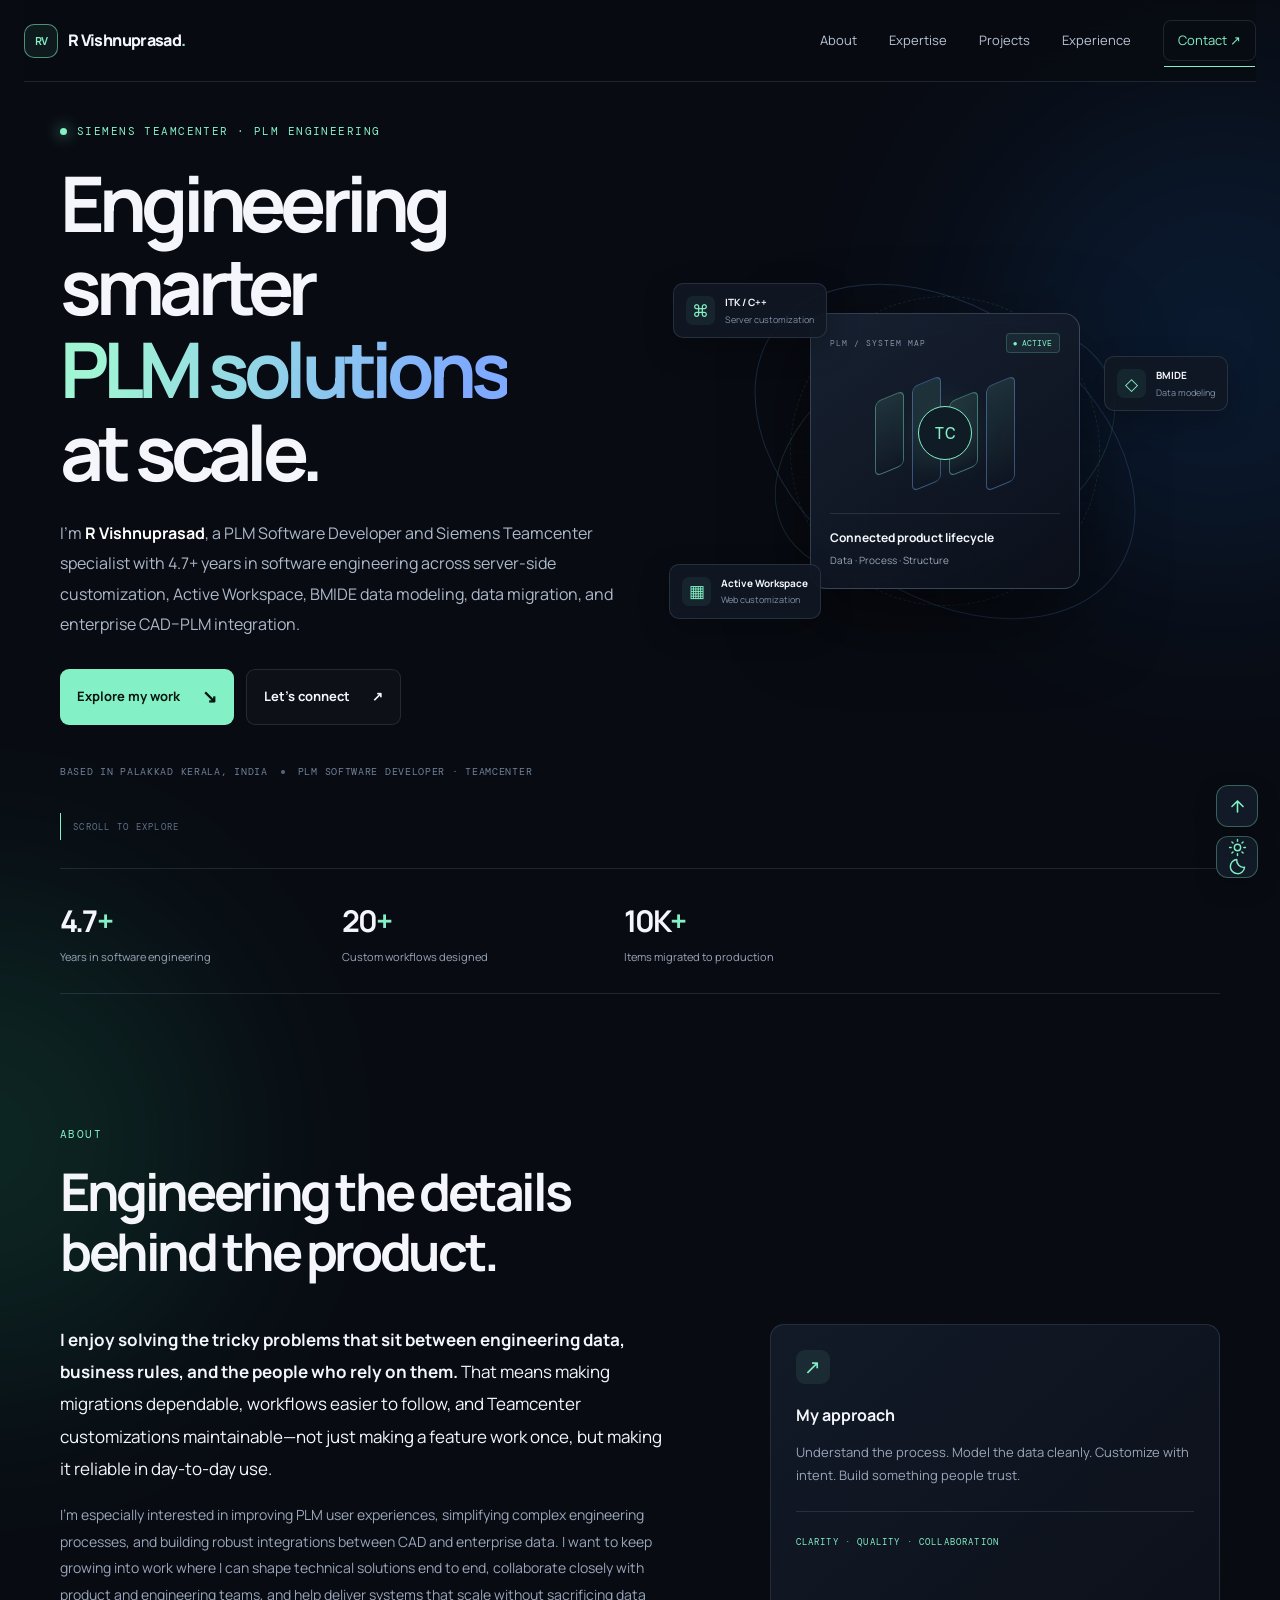
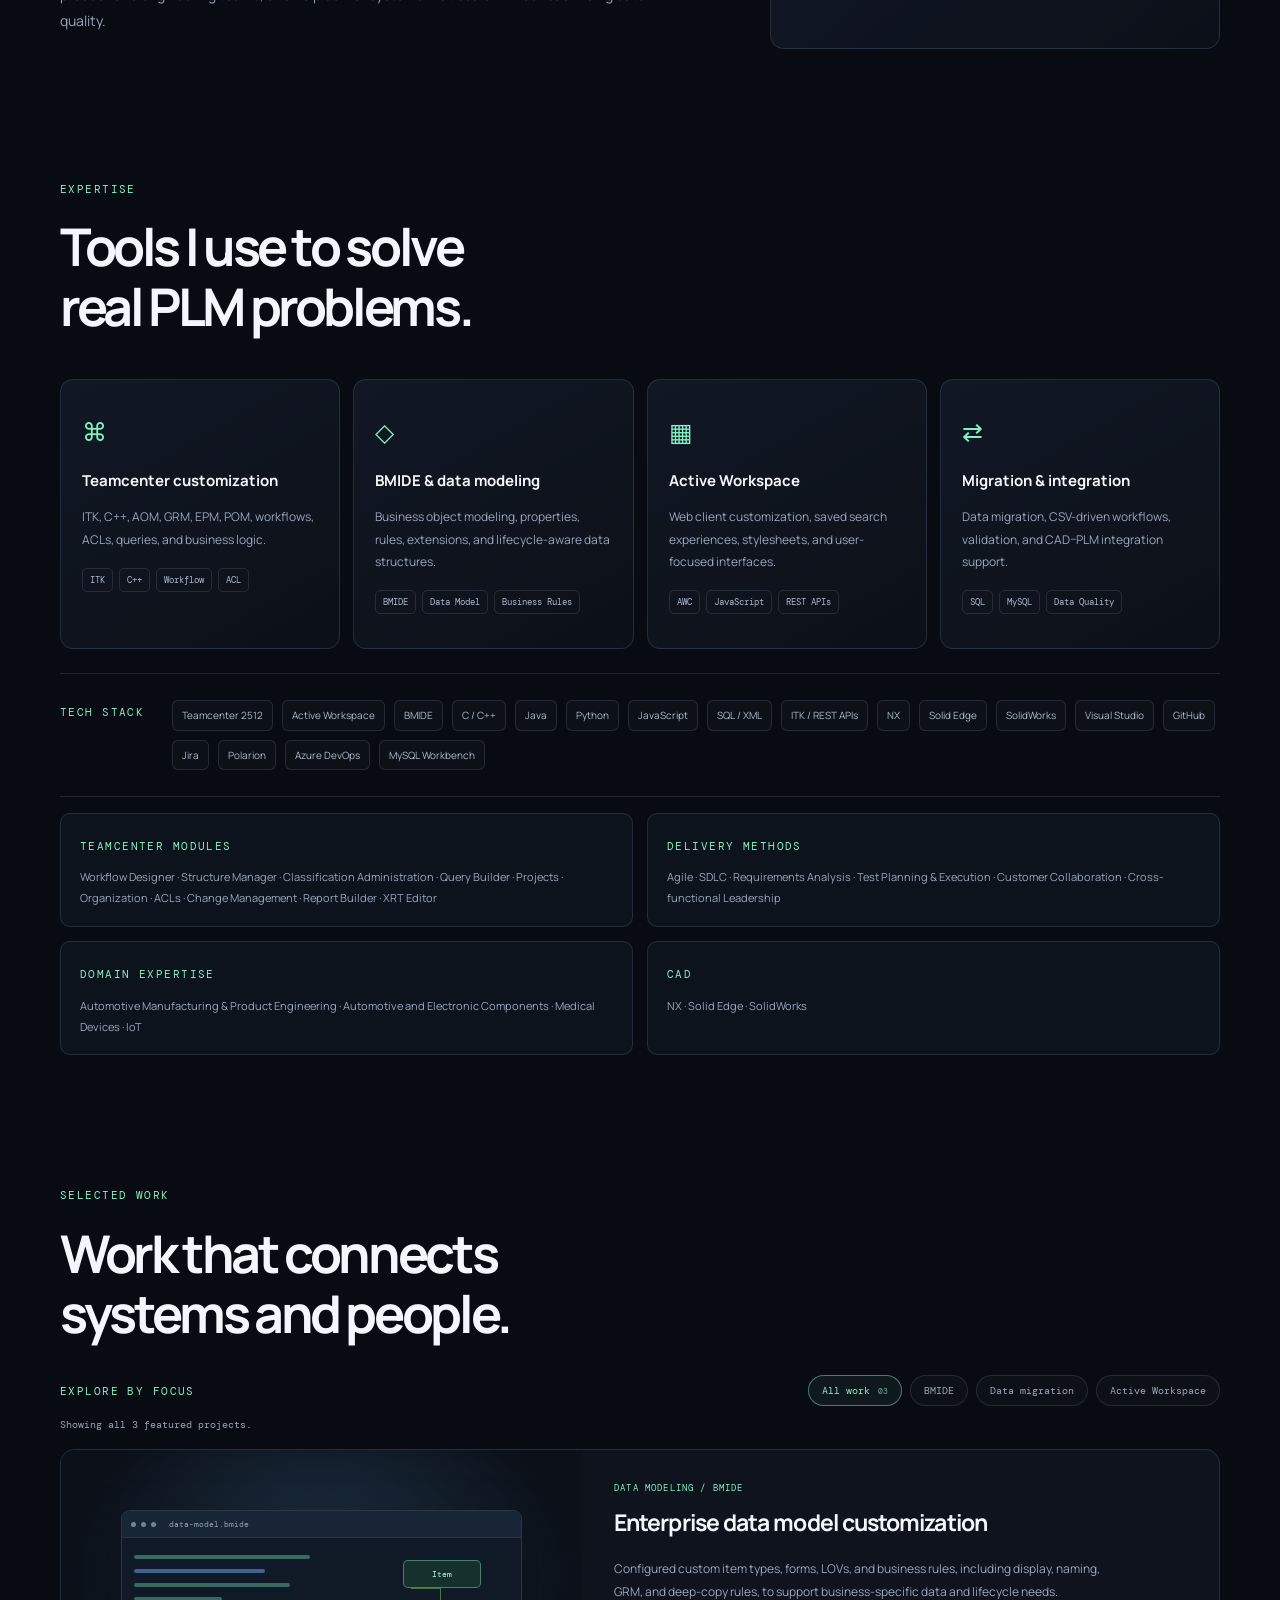
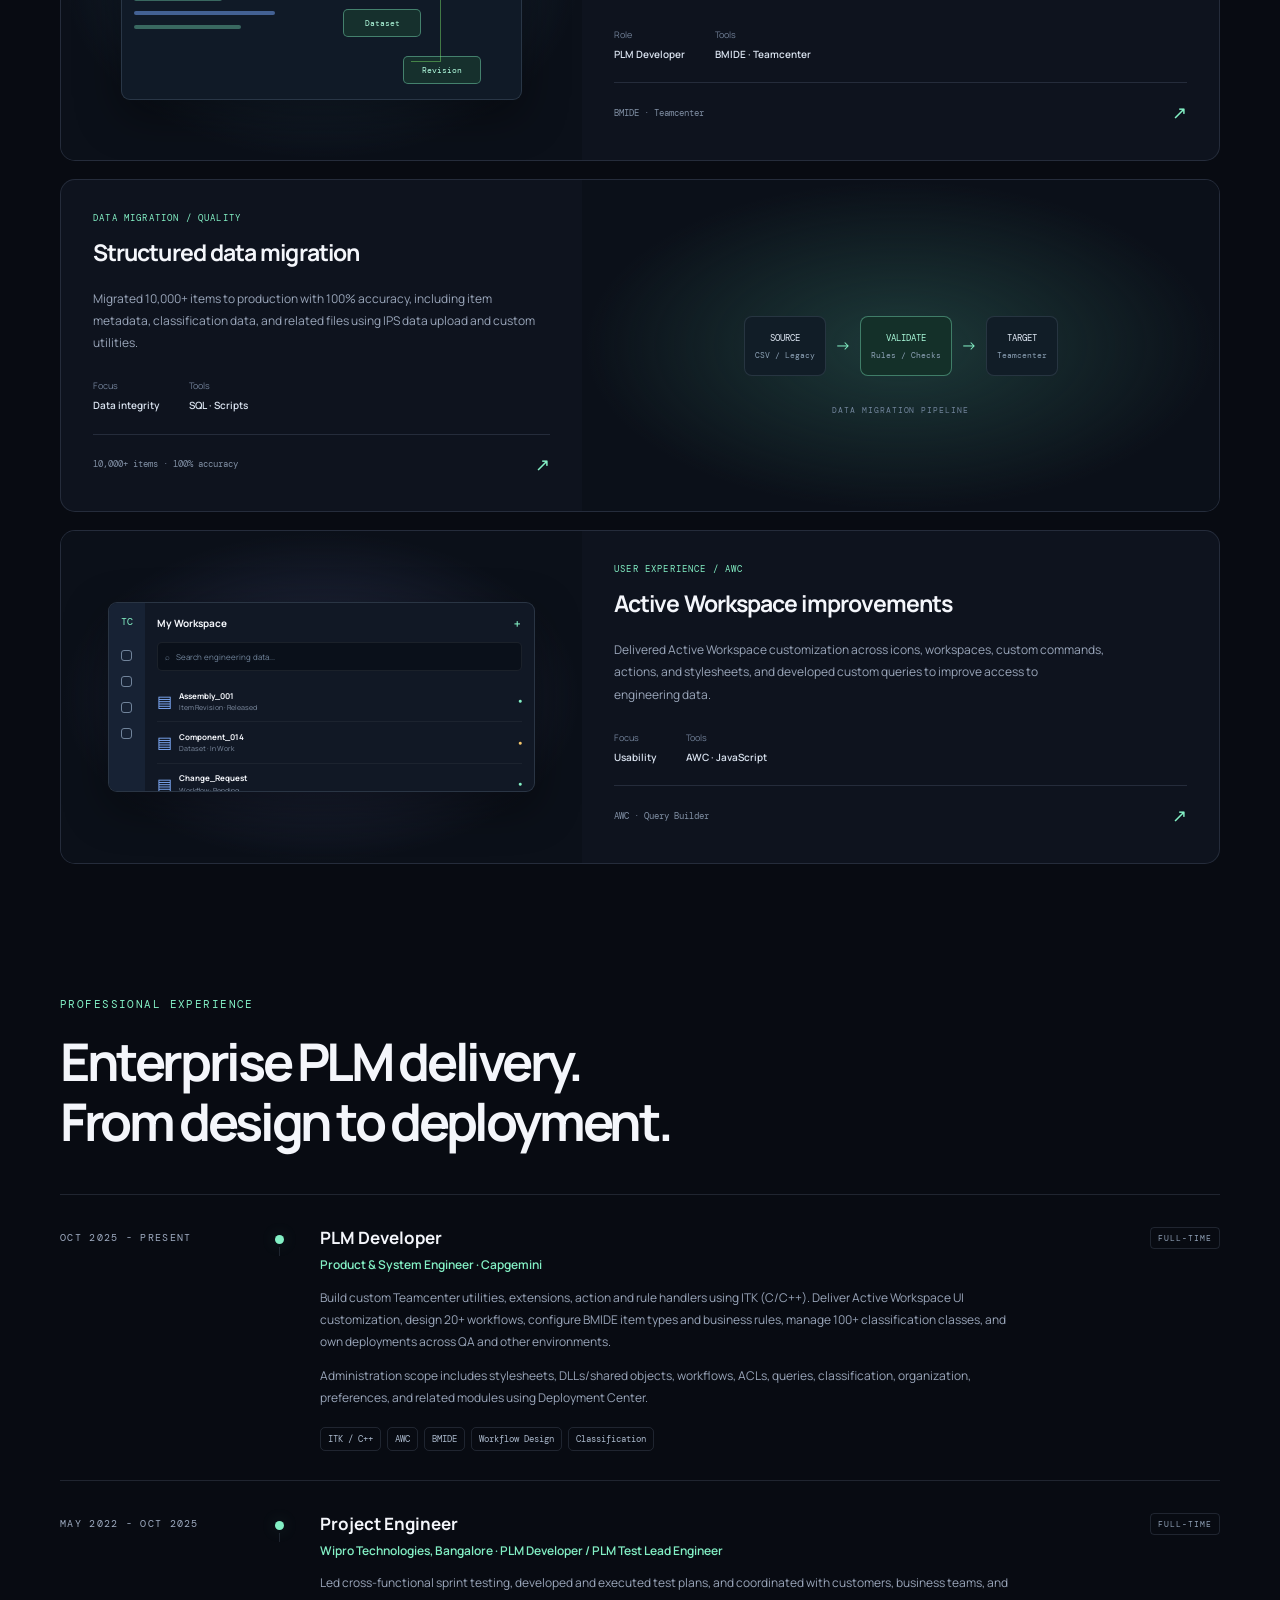
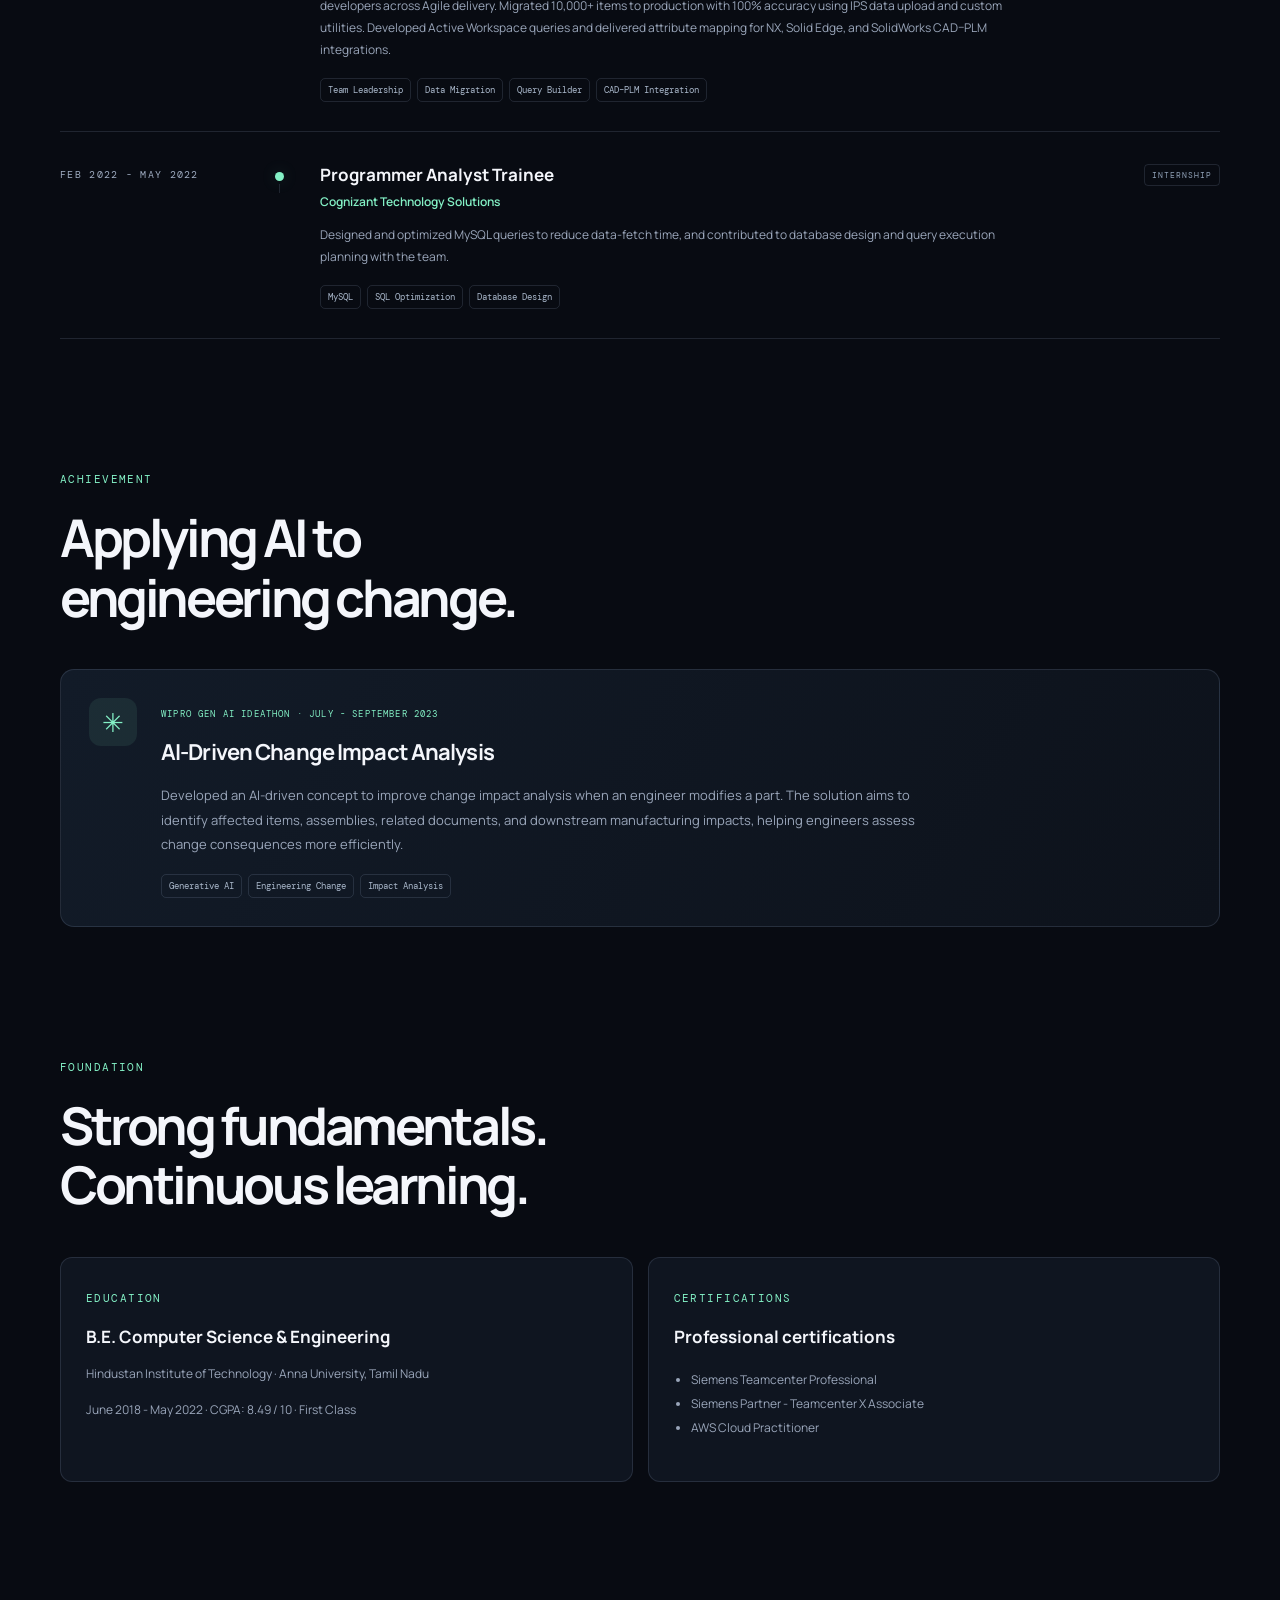
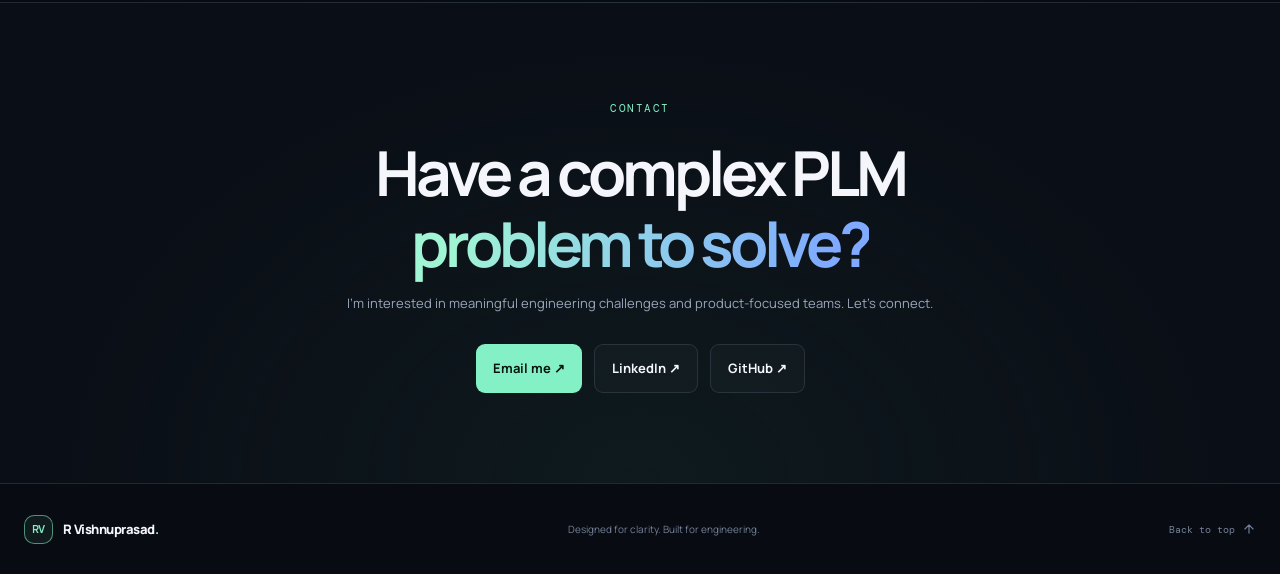
==== index.html @ 9e2fe7ab "Add files via upload" ====
<!doctype html>
<html lang="en">
<head>
  <meta charset="utf-8">
  <meta name="viewport" content="width=device-width, initial-scale=1">
  <meta name="description" content="Portfolio of R Vishnuprasad, Siemens Teamcenter specialist and PLM Software Developer.">
  <title>R Vishnuprasad | Siemens Teamcenter & PLM Developer</title>
  <link rel="preconnect" href="https://fonts.googleapis.com">
  <link rel="preconnect" href="https://fonts.gstatic.com" crossorigin>
  <link href="https://fonts.googleapis.com/css2?family=DM+Mono:wght@400;500&family=Manrope:wght@400;500;600;700;800&display=swap" rel="stylesheet">
  <link rel="stylesheet" href="styles.css?v=dynamic-portfolio-4">
</head>
<body>
  <div class="scroll-progress" id="scrollProgress" aria-hidden="true"></div>
  <div class="ambient ambient-one"></div><div class="ambient ambient-two"></div>
  <header class="site-header">
    <a class="brand" href="#home" aria-label="Home"><span class="brand-mark">RV</span><span>R Vishnuprasad<span class="brand-dot">.</span></span></a>
    <button class="menu-toggle" id="menuToggle" aria-label="Toggle navigation" aria-expanded="false">☰</button>
    <nav id="nav">
      <a href="#about">About</a><a href="#expertise">Expertise</a><a href="#projects">Projects</a><a href="#experience">Experience</a><a href="#contact" class="nav-cta">Contact ↗</a>
    </nav>
  </header>

  <main>
    <section class="hero section-wrap" id="home">
      <div class="hero-copy">
        <div class="eyebrow"><span class="status-dot"></span> SIEMENS TEAMCENTER · PLM ENGINEERING</div>
        <h1>Engineering smarter<br><span class="gradient-text">PLM solutions</span><br>at scale.</h1>
        <p class="hero-lede">I'm <strong>R Vishnuprasad</strong>, a PLM Software Developer and Siemens Teamcenter specialist with 4.7+ years in software engineering across server-side customization, Active Workspace, BMIDE data modeling, data migration, and enterprise CAD–PLM integration.</p>
        <div class="hero-actions">
          <a class="button button-primary" href="#projects">Explore my work <span>↘</span></a>
          <a class="button button-secondary" href="#contact">Let's connect <span>↗</span></a>
        </div>
        <div class="hero-meta"><span>Based in Palakkad Kerala, India</span><span class="meta-divider"></span><span>PLM Software Developer · Teamcenter</span></div>
      </div>
      <div class="hero-visual" aria-label="Abstract technical illustration">
        <div class="orbit orbit-a"></div><div class="orbit orbit-b"></div><div class="orbit orbit-c"></div>
        <div class="core-card">
          <div class="core-top"><span class="tiny-label">PLM / SYSTEM MAP</span><span class="live-pill">● ACTIVE</span></div>
          <div class="core-symbol"><span class="symbol-line"></span><span class="symbol-line"></span><span class="symbol-line"></span><span class="symbol-line"></span><span class="symbol-node">TC</span></div>
          <div class="core-caption"><strong>Connected product lifecycle</strong><span>Data · Process · Structure</span></div>
        </div>
        <div class="float-chip chip-one"><span class="chip-icon">⌘</span><span><b>ITK / C++</b><small>Server customization</small></span></div>
        <div class="float-chip chip-two"><span class="chip-icon">◇</span><span><b>BMIDE</b><small>Data modeling</small></span></div>
        <div class="float-chip chip-three"><span class="chip-icon">▦</span><span><b>Active Workspace</b><small>Web customization</small></span></div>
        <div class="visual-grid"></div>
      </div>
      <div class="hero-scroll"><span></span> SCROLL TO EXPLORE</div>
    </section>

    <section class="stats section-wrap">
      <div class="stat"><strong>4.7<span>+</span></strong><small>Years in software engineering</small></div>
      <div class="stat"><strong>20<span>+</span></strong><small>Custom workflows designed</small></div>
      <div class="stat"><strong>10K<span>+</span></strong><small>Items migrated to production</small></div>
    </section>

    <section class="section-wrap section-block" id="about">
      <div class="section-heading"><span class="section-index">ABOUT</span><h2>Engineering the details<br>behind the product.</h2></div>
      <div class="about-grid">
        <div class="about-lead"><p><strong>I enjoy solving the tricky problems that sit between engineering data, business rules, and the people who rely on them.</strong> That means making migrations dependable, workflows easier to follow, and Teamcenter customizations maintainable—not just making a feature work once, but making it reliable in day-to-day use.</p><p class="muted">I’m especially interested in improving PLM user experiences, simplifying complex engineering processes, and building robust integrations between CAD and enterprise data. I want to keep growing into work where I can shape technical solutions end to end, collaborate closely with product and engineering teams, and help deliver systems that scale without sacrificing data quality.</p></div>
        <div class="about-note"><div class="note-icon">↗</div><h3>My approach</h3><p>Understand the process. Model the data cleanly. Customize with intent. Build something people trust.</p><div class="note-line"></div><span class="tiny-label">CLARITY · QUALITY · COLLABORATION</span></div>
      </div>
    </section>

    <section class="section-wrap section-block" id="expertise">
      <div class="section-heading"><span class="section-index">EXPERTISE</span><h2>Tools I use to solve<br>real PLM problems.</h2></div>
      <div class="expertise-grid">
        <article class="skill-card"><div class="skill-icon">⌘</div><h3>Teamcenter customization</h3><p>ITK, C++, AOM, GRM, EPM, POM, workflows, ACLs, queries, and business logic.</p><div class="tags"><span>ITK</span><span>C++</span><span>Workflow</span><span>ACL</span></div></article>
        <article class="skill-card"><div class="skill-icon">◇</div><h3>BMIDE & data modeling</h3><p>Business object modeling, properties, rules, extensions, and lifecycle-aware data structures.</p><div class="tags"><span>BMIDE</span><span>Data Model</span><span>Business Rules</span></div></article>
        <article class="skill-card"><div class="skill-icon">▦</div><h3>Active Workspace</h3><p>Web client customization, saved search experiences, stylesheets, and user-focused interfaces.</p><div class="tags"><span>AWC</span><span>JavaScript</span><span>REST APIs</span></div></article>
        <article class="skill-card"><div class="skill-icon">⇄</div><h3>Migration & integration</h3><p>Data migration, CSV-driven workflows, validation, and CAD–PLM integration support.</p><div class="tags"><span>SQL</span><span>MySQL</span><span>Data Quality</span></div></article>
      </div>
      <div class="toolbelt"><span class="tiny-label">TECH STACK</span><div class="tool-list"><span>Teamcenter 2512</span><span>Active Workspace</span><span>BMIDE</span><span>C / C++</span><span>Java</span><span>Python</span><span>JavaScript</span><span>SQL / XML</span><span>ITK / REST APIs</span><span>NX</span><span>Solid Edge</span><span>SolidWorks</span><span>Visual Studio</span><span>GitHub</span><span>Jira</span><span>Polarion</span><span>Azure DevOps</span><span>MySQL Workbench</span></div></div>
      <div class="skills-detail-grid">
        <div class="skills-detail"><span class="tiny-label">TEAMCENTER MODULES</span><p>Workflow Designer · Structure Manager · Classification Administration · Query Builder · Projects · Organization · ACLs · Change Management · Report Builder · XRT Editor</p></div>
        <div class="skills-detail"><span class="tiny-label">DELIVERY METHODS</span><p>Agile · SDLC · Requirements Analysis · Test Planning & Execution · Customer Collaboration · Cross-functional Leadership</p></div>
        <div class="skills-detail"><span class="tiny-label">DOMAIN EXPERTISE</span><p>Automotive Manufacturing & Product Engineering · Automotive and Electronic Components · Medical Devices · IoT</p></div>
        <div class="skills-detail"><span class="tiny-label">CAD</span><p>NX · Solid Edge · SolidWorks</p></div>
      </div>
    </section>

    <section class="section-wrap section-block" id="projects">
      <div class="section-heading"><span class="section-index">SELECTED WORK</span><h2>Work that connects<br>systems and people.</h2></div>
      <div class="interaction-tools" aria-label="Filter projects">
        <span class="tiny-label">EXPLORE BY FOCUS</span>
        <div class="project-filters" role="group" aria-label="Project category filters">
          <button class="filter-chip active" type="button" data-filter="all" aria-pressed="true">All work <span>03</span></button>
          <button class="filter-chip" type="button" data-filter="bmide" aria-pressed="false">BMIDE</button>
          <button class="filter-chip" type="button" data-filter="migration" aria-pressed="false">Data migration</button>
          <button class="filter-chip" type="button" data-filter="awc" aria-pressed="false">Active Workspace</button>
        </div>
      </div>
      <p class="filter-status" id="filterStatus" aria-live="polite">Showing all 3 featured projects.</p>
      <div class="projects-list">
        <article class="project-card" data-category="bmide">
          <div class="project-visual project-visual-a"><div class="mini-window"><div class="window-bar"><i></i><i></i><i></i><span>data-model.bmide</span></div><div class="code-lines"><b></b><b></b><b></b><b></b><b></b><b></b></div><div class="model-node node-a">Item</div><div class="model-node node-b">Dataset</div><div class="model-node node-c">Revision</div><div class="connector"></div></div></div>
          <div class="project-content"><div class="project-type">DATA MODELING / BMIDE</div><h3>Enterprise data model customization</h3><p>Configured custom item types, forms, LOVs, and business rules, including display, naming, GRM, and deep-copy rules, to support business-specific data and lifecycle needs.</p><div class="project-details"><span>Role <b>PLM Developer</b></span><span>Tools <b>BMIDE · Teamcenter</b></span></div><div class="project-footer"><span class="project-status">BMIDE · Teamcenter</span><a href="#contact" aria-label="Ask about this project">↗</a></div></div>
        </article>
        <article class="project-card project-reverse" data-category="migration">
          <div class="project-visual project-visual-b"><div class="migration-flow"><div class="flow-box">SOURCE<br><small>CSV / Legacy</small></div><span class="flow-arrow">→</span><div class="flow-box flow-highlight">VALIDATE<br><small>Rules / Checks</small></div><span class="flow-arrow">→</span><div class="flow-box">TARGET<br><small>Teamcenter</small></div><div class="flow-label">DATA MIGRATION PIPELINE</div></div></div>
          <div class="project-content"><div class="project-type">DATA MIGRATION / QUALITY</div><h3>Structured data migration</h3><p>Migrated 10,000+ items to production with 100% accuracy, including item metadata, classification data, and related files using IPS data upload and custom utilities.</p><div class="project-details"><span>Focus <b>Data integrity</b></span><span>Tools <b>SQL · Scripts</b></span></div><div class="project-footer"><span class="project-status">10,000+ items · 100% accuracy</span><a href="#contact" aria-label="Ask about this project">↗</a></div></div>
        </article>
        <article class="project-card" data-category="awc">
          <div class="project-visual project-visual-c"><div class="awc-mock"><div class="awc-sidebar"><b>TC</b><i></i><i></i><i></i><i></i></div><div class="awc-main"><div class="awc-heading">My Workspace <span>＋</span></div><div class="awc-search">⌕ &nbsp; Search engineering data...</div><div class="awc-row"><span class="file-icon">▤</span><span><b>Assembly_001</b><small>Item Revision · Released</small></span><em>●</em></div><div class="awc-row"><span class="file-icon">▤</span><span><b>Component_014</b><small>Dataset · In Work</small></span><em class="amber">●</em></div><div class="awc-row"><span class="file-icon">▤</span><span><b>Change_Request</b><small>Workflow · Pending</small></span><em>●</em></div></div></div></div>
          <div class="project-content"><div class="project-type">USER EXPERIENCE / AWC</div><h3>Active Workspace improvements</h3><p>Delivered Active Workspace customization across icons, workspaces, custom commands, actions, and stylesheets, and developed custom queries to improve access to engineering data.</p><div class="project-details"><span>Focus <b>Usability</b></span><span>Tools <b>AWC · JavaScript</b></span></div><div class="project-footer"><span class="project-status">AWC · Query Builder</span><a href="#contact" aria-label="Ask about this project">↗</a></div></div>
        </article>
      </div>
    </section>

    <section class="section-wrap section-block" id="experience">
      <div class="section-heading"><span class="section-index">PROFESSIONAL EXPERIENCE</span><h2>Enterprise PLM delivery.<br>From design to deployment.</h2></div>
      <div class="timeline">
        <div class="timeline-item"><div class="timeline-date">OCT 2025 - PRESENT</div><div class="timeline-marker"></div><div class="timeline-body"><div class="timeline-top"><h3>PLM Developer</h3><span class="timeline-type">FULL-TIME</span></div><h4>Product & System Engineer · Capgemini</h4><p>Build custom Teamcenter utilities, extensions, action and rule handlers using ITK (C/C++). Deliver Active Workspace UI customization, design 20+ workflows, configure BMIDE item types and business rules, manage 100+ classification classes, and own deployments across QA and other environments.</p><p>Administration scope includes stylesheets, DLLs/shared objects, workflows, ACLs, queries, classification, organization, preferences, and related modules using Deployment Center.</p><div class="tags"><span>ITK / C++</span><span>AWC</span><span>BMIDE</span><span>Workflow Design</span><span>Classification</span></div></div></div>
        <div class="timeline-item"><div class="timeline-date">MAY 2022 - OCT 2025</div><div class="timeline-marker"></div><div class="timeline-body"><div class="timeline-top"><h3>Project Engineer</h3><span class="timeline-type">FULL-TIME</span></div><h4>Wipro Technologies, Bangalore · PLM Developer / PLM Test Lead Engineer</h4><p>Led cross-functional sprint testing, developed and executed test plans, and coordinated with customers, business teams, and developers across Agile delivery. Migrated 10,000+ items to production with 100% accuracy using IPS data upload and custom utilities. Developed Active Workspace queries and delivered attribute mapping for NX, Solid Edge, and SolidWorks CAD–PLM integrations.</p><div class="tags"><span>Team Leadership</span><span>Data Migration</span><span>Query Builder</span><span>CAD–PLM Integration</span></div></div></div>
        <div class="timeline-item"><div class="timeline-date">FEB 2022 - MAY 2022</div><div class="timeline-marker"></div><div class="timeline-body"><div class="timeline-top"><h3>Programmer Analyst Trainee</h3><span class="timeline-type">INTERNSHIP</span></div><h4>Cognizant Technology Solutions</h4><p>Designed and optimized MySQL queries to reduce data-fetch time, and contributed to database design and query execution planning with the team.</p><div class="tags"><span>MySQL</span><span>SQL Optimization</span><span>Database Design</span></div></div></div>
      </div>
    </section>

    <section class="section-wrap section-block" id="achievement">
      <div class="section-heading"><span class="section-index">ACHIEVEMENT</span><h2>Applying AI to<br>engineering change.</h2></div>
      <article class="achievement-card">
        <div class="achievement-mark">✳</div>
        <div class="achievement-content"><span class="project-type">WIPRO GEN AI IDEATHON · JULY - SEPTEMBER 2023</span><h3>AI-Driven Change Impact Analysis</h3><p>Developed an AI-driven concept to improve change impact analysis when an engineer modifies a part. The solution aims to identify affected items, assemblies, related documents, and downstream manufacturing impacts, helping engineers assess change consequences more efficiently.</p><div class="tags"><span>Generative AI</span><span>Engineering Change</span><span>Impact Analysis</span></div></div>
      </article>
    </section>

    <section class="section-wrap section-block education-block">
      <div class="section-heading"><span class="section-index">FOUNDATION</span><h2>Strong fundamentals.<br>Continuous learning.</h2></div>
      <div class="education-grid">
        <div class="education-card"><span class="tiny-label">EDUCATION</span><h3>B.E. Computer Science & Engineering</h3><p>Hindustan Institute of Technology · Anna University, Tamil Nadu</p><small>June 2018 - May 2022 · CGPA: 8.49 / 10 · First Class</small></div>
        <div class="education-card"><span class="tiny-label">CERTIFICATIONS</span><h3>Professional certifications</h3><ul><li>Siemens Teamcenter Professional</li><li>Siemens Partner - Teamcenter X Associate</li><li>AWS Cloud Practitioner</li></ul></div>
      </div>
    </section>

    <section class="contact-section" id="contact"><div class="contact-inner section-wrap"><span class="section-index">CONTACT</span><h2>Have a complex PLM<br><span class="gradient-text">problem to solve?</span></h2><p>I'm interested in meaningful engineering challenges and product-focused teams. Let's connect.</p><div class="contact-actions"><a class="button button-primary" id="emailLink" href="https://mail.google.com/mail/?view=cm&amp;fs=1&amp;to=rvishnuprasad310%40gmail.com" target="_blank" rel="noopener noreferrer">Email me ↗</a><a class="button button-secondary" id="linkedinLink" href="https://www.linkedin.com/" target="_blank" rel="noreferrer">LinkedIn ↗</a><a class="button button-secondary" id="githubLink" href="https://github.com/" target="_blank" rel="noreferrer">GitHub ↗</a></div></div></section>
  </main>
  <footer class="site-footer"><a class="brand" href="#home"><span class="brand-mark">RV</span><span>R Vishnuprasad<span class="brand-dot">.</span></span></a><span>Designed for clarity. Built for engineering.</span><a href="#home" class="footer-back-top">Back to top <svg aria-hidden="true" viewBox="0 0 24 24" width="14" height="14" fill="none" stroke="currentColor" stroke-width="2" stroke-linecap="round" stroke-linejoin="round"><path d="M12 19V5M5 12l7-7 7 7"/></svg></a></footer>
  <div class="floating-controls" aria-label="Page controls">
    <button class="icon-control" id="backToTop" type="button" aria-label="Back to top" title="Back to top">
      <svg aria-hidden="true" viewBox="0 0 24 24" width="19" height="19" fill="none" stroke="currentColor" stroke-width="2" stroke-linecap="round" stroke-linejoin="round"><path d="M12 19V5M5 12l7-7 7 7"/></svg>
    </button>
    <button class="icon-control" id="themeToggle" type="button" aria-label="Switch to light mode" title="Switch theme" aria-pressed="false">
      <svg class="theme-sun" aria-hidden="true" viewBox="0 0 24 24" width="19" height="19" fill="none" stroke="currentColor" stroke-width="1.8" stroke-linecap="round"><circle cx="12" cy="12" r="4"/><path d="M12 2v2m0 16v2M4.93 4.93l1.42 1.42m11.3 11.3 1.42 1.42M2 12h2m16 0h2M4.93 19.07l1.42-1.42m11.3-11.3 1.42-1.42"/></svg>
      <svg class="theme-moon" aria-hidden="true" viewBox="0 0 24 24" width="19" height="19" fill="none" stroke="currentColor" stroke-width="1.8" stroke-linecap="round" stroke-linejoin="round"><path d="M20.9 13A9 9 0 0 1 11 3.1 9 9 0 1 0 20.9 13Z"/></svg>
    </button>
  </div>
  <script src="script.js"></script>
</body>
</html>
---- styles.css ----
:root{--bg:#080b12;--panel:#101521;--panel2:#131a28;--text:#f4f6fb;--muted:#9aa6ba;--line:rgba(177,196,230,.14);--accent:#83f0c5;--blue:#76a8ff;--font:'Manrope',sans-serif;--mono:'DM Mono',monospace}*{box-sizing:border-box}html{scroll-behavior:smooth;scroll-padding-top:90px}body{margin:0;background:var(--bg);color:var(--text);font-family:var(--font);line-height:1.65;overflow-x:hidden}a{color:inherit;text-decoration:none}.ambient{position:absolute;width:480px;height:480px;border-radius:50%;filter:blur(110px);opacity:.12;pointer-events:none}.ambient-one{background:#1f83ff;top:100px;right:-180px}.ambient-two{background:#32e6a2;top:900px;left:-260px}.section-wrap{width:min(1160px,calc(100% - 48px));margin:0 auto}.site-header{height:82px;width:min(1280px,calc(100% - 48px));margin:auto;display:flex;align-items:center;justify-content:space-between;border-bottom:1px solid var(--line);position:relative;z-index:5}.brand{display:flex;align-items:center;gap:10px;font-weight:800;letter-spacing:-.04em}.brand-mark{width:34px;height:34px;border:1px solid rgba(131,240,197,.55);border-radius:10px;display:grid;place-items:center;font:500 12px var(--mono);color:var(--accent);background:rgba(131,240,197,.07)}.brand-dot{color:var(--accent)}nav{display:flex;gap:32px;align-items:center;color:#bac4d5;font-size:13px}nav a:hover,.site-footer a:hover{color:var(--accent)}.nav-cta{border:1px solid var(--line);padding:9px 14px;border-radius:8px;color:var(--text)}.menu-toggle{display:none;background:none;border:1px solid var(--line);color:white;padding:8px 12px;border-radius:8px}.hero{min-height:680px;display:grid;grid-template-columns:1.05fr .95fr;align-items:center;position:relative;padding-top:42px;padding-bottom:90px}.hero-copy{position:relative;z-index:2}.eyebrow,.section-index,.tiny-label,.project-type,.timeline-date,.timeline-type{font:11px var(--mono);letter-spacing:.13em;color:var(--accent)}.eyebrow{display:flex;align-items:center;gap:10px}.status-dot{width:7px;height:7px;background:var(--accent);border-radius:50%;box-shadow:0 0 15px var(--accent)}h1{font-size:clamp(48px,6vw,78px);line-height:1.08;letter-spacing:-.075em;margin:24px 0}.gradient-text{background:linear-gradient(100deg,#a0f5d4 10%,#7faaff 90%);color:transparent;background-clip:text;-webkit-background-clip:text}.hero-lede{max-width:560px;color:#aeb9ca;font-size:16px;line-height:1.9}.hero-lede strong{color:#fff}.hero-actions,.contact-actions{display:flex;gap:12px;flex-wrap:wrap;margin-top:30px}.button{display:inline-flex;gap:22px;align-items:center;padding:13px 17px;border-radius:9px;font-size:13px;font-weight:700;transition:transform .2s,border-color .2s}.button:hover{transform:translateY(-2px)}.button-primary{background:var(--accent);color:#07130f}.button-primary span{font-size:18px}.button-secondary{border:1px solid var(--line);background:rgba(255,255,255,.025)}.button-secondary:hover{border-color:rgba(131,240,197,.5)}.hero-meta{display:flex;align-items:center;gap:13px;margin-top:40px;color:#718098;font:10px var(--mono);text-transform:uppercase;letter-spacing:.07em;flex-wrap:wrap}.meta-divider{width:4px;height:4px;background:#59677e;border-radius:50%}.hero-visual{height:480px;position:relative;display:grid;place-items:center}.visual-grid{position:absolute;inset:12%;background-image:linear-gradient(rgba(140,170,220,.07) 1px,transparent 1px),linear-gradient(90deg,rgba(140,170,220,.07) 1px,transparent 1px);background-size:26px 26px;mask-image:radial-gradient(ellipse,black,transparent 70%)}.orbit{position:absolute;border:1px solid rgba(131,240,197,.15);border-radius:50%;transform:rotate(-25deg)}.orbit-a{width:360px;height:230px}.orbit-b{width:420px;height:285px;transform:rotate(35deg);border-color:rgba(118,168,255,.2)}.orbit-c{width:310px;height:310px;border-style:dashed;border-color:rgba(131,240,197,.12)}.core-card{z-index:1;width:270px;padding:19px;border:1px solid rgba(157,190,226,.25);border-radius:16px;background:linear-gradient(145deg,rgba(24,34,51,.96),rgba(11,16,26,.96));box-shadow:0 28px 80px #0008}.core-top{display:flex;justify-content:space-between;align-items:center}.core-top .tiny-label{font-size:8px;color:#8493aa}.live-pill{font:8px var(--mono);color:var(--accent);background:#83f0c512;border:1px solid #83f0c533;padding:4px 6px;border-radius:4px}.core-symbol{height:160px;display:flex;align-items:center;justify-content:center;gap:8px;position:relative}.symbol-line{width:29px;height:75px;border:1px solid #83f0c566;border-radius:6px;transform:skewY(-22deg);background:linear-gradient(180deg,#83f0c51c,transparent)}.symbol-line:nth-child(2),.symbol-line:nth-child(4){height:105px;border-color:#76a8ff66}.symbol-node{position:absolute;display:grid;place-items:center;width:54px;height:54px;border-radius:50%;border:1px solid var(--accent);background:#101c25;box-shadow:0 0 36px #83f0c522;font:18px var(--mono);color:var(--accent)}.core-caption{display:flex;flex-direction:column;gap:4px;border-top:1px solid var(--line);padding-top:14px}.core-caption strong{font-size:12px}.core-caption span{font-size:10px;color:var(--muted)}.float-chip{position:absolute;z-index:2;display:flex;align-items:center;gap:10px;padding:10px 12px;border:1px solid var(--line);border-radius:10px;background:#111824ed;box-shadow:0 10px 30px #0004}.float-chip b,.float-chip small{display:block}.float-chip b{font-size:10px}.float-chip small{font-size:9px;color:#8190a5;margin-top:2px}.chip-icon{width:29px;height:29px;border-radius:7px;display:grid;place-items:center;background:#83f0c512;color:var(--accent);font-size:17px}.chip-one{top:72px;left:4px}.chip-two{top:145px;right:-8px}.chip-three{bottom:72px;left:0}.hero-scroll{position:absolute;bottom:28px;left:0;display:flex;align-items:center;gap:12px;font:9px var(--mono);letter-spacing:.14em;color:#627087}.hero-scroll span{height:27px;width:1px;background:var(--accent)}.stats{border-top:1px solid var(--line);border-bottom:1px solid var(--line);display:grid;grid-template-columns:repeat(3,1fr) 1.2fr;padding:27px 0;gap:20px;align-items:center}.stat{display:flex;flex-direction:column;gap:2px}.stat strong{font-size:30px;letter-spacing:-.06em}.stat strong span{color:var(--accent)}.stat small{color:var(--muted);font-size:11px}.stat-note{font-size:10px;color:#68768d;line-height:1.6}.section-block{padding-top:125px}.section-heading{margin-bottom:42px}.section-heading h2,.contact-inner h2{font-size:clamp(34px,4.2vw,52px);letter-spacing:-.065em;line-height:1.15;margin:17px 0 0}.about-grid{display:grid;grid-template-columns:1.15fr .85fr;gap:100px}.about-lead p{font-size:17px;line-height:1.9;margin-top:0}.muted{color:var(--muted)!important;font-size:14px!important}.about-note{padding:25px;border:1px solid var(--line);border-radius:14px;background:linear-gradient(140deg,#121a28,#0c1019)}.note-icon{width:34px;height:34px;display:grid;place-items:center;border-radius:9px;background:#83f0c515;color:var(--accent);font-size:20px}.about-note h3{font-size:16px;margin:18px 0 8px}.about-note p{color:var(--muted);font-size:13px;line-height:1.8}.note-line{height:1px;background:var(--line);margin:23px 0 14px}.about-note .tiny-label{font-size:9px}.expertise-grid{display:grid;grid-template-columns:repeat(4,1fr);gap:13px}.skill-card{min-height:270px;padding:21px;border:1px solid var(--line);border-radius:13px;background:linear-gradient(150deg,#111824,#0c1018);position:relative;overflow:hidden}.skill-number{position:absolute;right:17px;top:16px;font:10px var(--mono);color:#53627a}.skill-icon{font-size:25px;color:var(--accent);margin:10px 0 18px}.skill-card h3{font-size:15px;line-height:1.4}.skill-card p,.project-content>p{font-size:12px;line-height:1.85;color:var(--muted)}.tags{display:flex;gap:6px;flex-wrap:wrap;margin-top:17px}.tags span{font:9px var(--mono);padding:5px 7px;border:1px solid var(--line);border-radius:5px;color:#aab8cb}.toolbelt{display:flex;gap:28px;align-items:flex-start;padding:26px 0;border-top:1px solid var(--line);border-bottom:1px solid var(--line);margin-top:24px}.toolbelt>.tiny-label{white-space:nowrap;padding-top:5px}.tool-list{display:flex;gap:9px;flex-wrap:wrap}.tool-list span{font-size:10px;color:#aeb9ca;background:#ffffff06;border:1px solid var(--line);border-radius:6px;padding:6px 9px}.section-intro{max-width:650px;color:var(--muted);font-size:13px;line-height:1.8;margin:-22px 0 30px}.projects-list{display:flex;flex-direction:column;gap:18px}.project-card{display:grid;grid-template-columns:.9fr 1.1fr;min-height:300px;border:1px solid var(--line);border-radius:15px;overflow:hidden;background:#0e131e}.project-reverse .project-visual{order:2}.project-reverse .project-content{order:1}.project-visual{display:grid;place-items:center;min-height:280px;position:relative;overflow:hidden;background:radial-gradient(ellipse at 50% 40%,#20364a 0,transparent 70%),#0b1019}.project-visual-b{background:radial-gradient(ellipse at 50% 50%,#1d3a39 0,transparent 70%),#0b1019}.project-visual-c{background:radial-gradient(ellipse at 50% 50%,#29304c 0,transparent 70%),#0b1019}.mini-window{position:relative;width:77%;height:190px;border:1px solid #9bb4d12e;border-radius:9px;background:#101a27;box-shadow:0 15px 45px #0006;overflow:hidden}.window-bar{height:27px;background:#182536;border-bottom:1px solid #ffffff12;display:flex;align-items:center;gap:5px;padding:0 9px}.window-bar i{width:5px;height:5px;border-radius:50%;background:#71839c}.window-bar span{margin-left:8px;font:8px var(--mono);color:#91a3bb}.code-lines{padding:17px 12px;display:flex;flex-direction:column;gap:10px;width:55%}.code-lines b{height:4px;border-radius:3px;background:#83f0c55c;width:90%}.code-lines b:nth-child(2){width:67%;background:#76a8ff80}.code-lines b:nth-child(3){width:80%}.code-lines b:nth-child(4){width:45%}.code-lines b:nth-child(5){width:72%;background:#76a8ff80}.code-lines b:nth-child(6){width:55%}.model-node{position:absolute;right:10%;width:78px;padding:8px 5px;text-align:center;border:1px solid #83f0c56b;border-radius:5px;background:#16302d;color:#b3ffe1;font:8px var(--mono)}.node-a{top:49px}.node-b{top:98px;right:25%}.node-c{top:145px}.connector{position:absolute;right:20%;top:77px;height:74px;width:30px;border-right:1px solid #83f06c70;border-top:1px solid #83f06c70;border-bottom:1px solid #83f06c70}.migration-flow{display:flex;align-items:center;gap:9px;position:relative}.flow-box{border:1px solid #8ca1b52e;background:#111d27;border-radius:8px;padding:15px 10px;text-align:center;font:9px var(--mono);color:#e0e9f5}.flow-box small{display:block;color:#8ca1b5;font-size:8px;margin-top:6px}.flow-highlight{border-color:#83f0c566;background:#143029;color:#a9f9d9}.flow-arrow{color:var(--accent)}.flow-label{position:absolute;left:0;right:0;bottom:-39px;text-align:center;font:8px var(--mono);letter-spacing:.12em;color:#71849b}.awc-mock{width:82%;height:190px;border:1px solid #9bb4d12e;border-radius:9px;display:flex;overflow:hidden;background:#111825;box-shadow:0 15px 45px #0006}.awc-sidebar{width:36px;background:#172234;display:flex;flex-direction:column;align-items:center;gap:15px;padding:12px 0}.awc-sidebar b{font:10px var(--mono);color:var(--accent);margin-bottom:7px}.awc-sidebar i{width:11px;height:11px;border:1px solid #71849b;border-radius:3px}.awc-main{flex:1;padding:12px}.awc-heading{font-size:10px;font-weight:700;display:flex;justify-content:space-between}.awc-heading span{color:var(--accent)}.awc-search{margin:10px 0;background:#0a101a;border:1px solid #ffffff12;border-radius:5px;padding:7px;color:#71849b;font-size:8px}.awc-row{display:flex;align-items:center;gap:7px;padding:7px 0;border-bottom:1px solid #ffffff0c}.file-icon{color:#82b0ff}.awc-row span:nth-child(2){flex:1}.awc-row b,.awc-row small{display:block;font-size:8px}.awc-row small{color:#7f8da2;font-size:7px}.awc-row em{font-style:normal;font-size:7px;color:var(--accent)}.awc-row em.amber{color:#f5c66b}.project-content{padding:32px;display:flex;flex-direction:column;justify-content:center}.project-type{font-size:9px}.project-content h3{font-size:23px;letter-spacing:-.04em;margin:10px 0 4px}.project-content>p{max-width:490px;font-size:12px}.project-details{display:flex;gap:30px;margin-top:13px}.project-details span{font-size:9px;color:#718098}.project-details b{display:block;color:#d9e2ef;font-size:10px;font-weight:600;margin-top:3px}.project-footer{border-top:1px solid var(--line);padding-top:15px;margin-top:20px;display:flex;justify-content:space-between;align-items:center}.project-status{font:9px var(--mono);color:#8190a5}.project-footer a{font-size:18px;color:var(--accent)}.timeline{border-top:1px solid var(--line)}.timeline-item{display:grid;grid-template-columns:190px 20px 1fr;gap:25px;padding:29px 0;border-bottom:1px solid var(--line)}.timeline-date{font-size:10px;padding-top:7px;color:#9eabc0}.timeline-marker{width:9px;height:9px;margin-top:11px;background:var(--accent);border-radius:50%;box-shadow:0 0 16px #83f0c52c;position:relative}.timeline-marker:after{content:"";position:absolute;top:12px;left:4px;height:100%;width:1px;background:var(--line)}.timeline-top{display:flex;align-items:center;justify-content:space-between;gap:20px}.timeline-top h3{font-size:17px;margin:0}.timeline-type{font-size:8px;border:1px solid var(--line);padding:5px 7px;border-radius:4px;color:#91a2b8}.timeline-body h4{margin:3px 0 10px;color:var(--accent);font-size:12px;font-weight:600}.timeline-body>p{font-size:12px;line-height:1.85;color:var(--muted);max-width:700px}.timeline-footnote{font-size:10px!important;color:#d7b978!important}.education-block{padding-bottom:120px}.education-grid{display:grid;grid-template-columns:1fr 1fr;gap:15px}.education-card{padding:25px;border:1px solid var(--line);border-radius:12px;background:#0f1520}.education-card h3{font-size:17px;margin:14px 0 5px}.education-card p,.education-card small,.education-card li{font-size:12px;color:var(--muted)}.education-card ul{padding-left:17px;line-height:2}.contact-section{border-top:1px solid var(--line);border-bottom:1px solid var(--line);background:radial-gradient(ellipse at 50% 100%,#16332d55,transparent 65%),#0a0e16}.contact-inner{padding-top:90px;padding-bottom:90px;text-align:center}.contact-inner h2{font-size:clamp(38px,5vw,62px);margin-top:18px}.contact-inner>p{color:var(--muted);font-size:13px}.contact-actions{justify-content:center}.contact-hint{font-size:10px!important;color:#68768d!important}.contact-hint code{font-family:var(--mono);color:#a8b7c9}.site-footer{width:min(1280px,calc(100% - 48px));margin:auto;min-height:90px;display:flex;align-items:center;justify-content:space-between;gap:15px;color:#748198;font-size:10px}.site-footer .brand{color:var(--text);font-size:13px}.site-footer .brand-mark{width:29px;height:29px}.site-footer>a:last-child{font:10px var(--mono)}@media(max-width:950px){.hero{grid-template-columns:1fr .85fr}.hero-visual{transform:scale(.85);margin-left:-30px}.expertise-grid{grid-template-columns:repeat(2,1fr)}.about-grid{gap:40px}.project-content{padding:23px}.project-content h3{font-size:19px}.stats{grid-template-columns:repeat(3,1fr)}.stat-note{grid-column:1/-1;margin:0}}@media(max-width:700px){.section-wrap,.site-header,.site-footer{width:calc(100% - 36px)}.site-header{height:70px}.menu-toggle{display:block}nav{display:none;position:absolute;top:69px;left:0;right:0;background:#0c111b;border:1px solid var(--line);border-radius:10px;padding:16px;flex-direction:column;align-items:stretch;gap:17px}nav.open{display:flex}.nav-cta{text-align:center}.hero{display:flex;flex-direction:column;align-items:stretch;padding-top:65px;padding-bottom:65px;min-height:auto}.hero h1{font-size:clamp(49px,14vw,70px)}.hero-lede{font-size:14px}.hero-visual{height:350px;width:100%;transform:none;margin:22px 0 0}.orbit-a{width:290px;height:190px}.orbit-b{width:330px;height:235px}.orbit-c{width:250px;height:250px}.core-card{width:230px}.core-symbol{height:125px}.chip-one{top:10px;left:0}.chip-two{top:70px;right:0}.chip-three{bottom:7px;left:0}.float-chip{padding:8px}.float-chip small{font-size:8px}.hero-scroll{display:none}.stats{grid-template-columns:1fr 1fr;gap:22px;padding:23px 0}.stat strong{font-size:27px}.stat-note{grid-column:1/-1}.section-block{padding-top:85px}.section-heading h2{font-size:38px}.about-grid{grid-template-columns:1fr;gap:20px}.about-lead p{font-size:15px}.expertise-grid{grid-template-columns:1fr 1fr;gap:9px}.skill-card{padding:15px;min-height:260px}.skill-card h3{font-size:13px}.skill-card p{font-size:11px}.toolbelt{flex-direction:column;gap:15px}.project-card{grid-template-columns:1fr}.project-visual{min-height:230px}.project-reverse .project-visual{order:0}.project-reverse .project-content{order:0}.project-content{padding:22px}.project-content h3{font-size:21px}.project-details{gap:22px}.timeline-item{grid-template-columns:1fr 12px;gap:12px;padding:22px 0}.timeline-date{grid-column:1/-1}.timeline-marker{grid-column:2;grid-row:2}.timeline-body{grid-column:1;grid-row:2}.timeline-top{align-items:flex-start}.timeline-top h3{font-size:16px}.timeline-type{display:none}.education-grid{grid-template-columns:1fr}.education-block{padding-bottom:85px}.contact-inner{padding-top:75px;padding-bottom:75px}.contact-actions{gap:8px}.button{padding:12px 13px;gap:12px;font-size:12px}.site-footer{padding:22px 0;flex-wrap:wrap}.site-footer>span{order:3;width:100%}}@media(max-width:390px){.expertise-grid{grid-template-columns:1fr}.skill-card{min-height:unset}.hero-meta{font-size:9px}.float-chip b{font-size:9px}.float-chip small{font-size:7px}.project-details{gap:12px}}

.skills-detail-grid{display:grid;grid-template-columns:1fr 1fr;gap:14px;margin-top:16px}.skills-detail{border:1px solid var(--line);border-radius:10px;padding:17px 19px;background:#0d131d}.skills-detail p{font-size:11px;color:var(--muted);line-height:1.9;margin:10px 0 0}.achievement-card{display:flex;gap:24px;align-items:flex-start;border:1px solid var(--line);border-radius:14px;padding:28px;background:linear-gradient(120deg,#121b28,#0d121b)}.achievement-mark{flex:0 0 48px;height:48px;display:grid;place-items:center;border-radius:12px;background:#83f0c515;color:var(--accent);font-size:26px}.achievement-content h3{font-size:22px;letter-spacing:-.04em;margin:9px 0}.achievement-content p{max-width:760px;color:var(--muted);font-size:13px;line-height:1.9}.achievement-content .tags{margin-top:17px}@media(max-width:700px){.skills-detail-grid{grid-template-columns:1fr}.achievement-card{padding:20px;gap:14px}.achievement-mark{flex-basis:38px;height:38px;font-size:21px}.achievement-content h3{font-size:19px}}

.contact-phone{margin:24px auto 0;padding:14px 20px;max-width:320px;border:1px solid var(--line);border-radius:10px;background:rgba(255,255,255,.025)}.contact-phone .tiny-label{display:block;font-size:9px}.contact-phone p{margin:5px 0 0;color:var(--text);font:13px var(--mono);letter-spacing:.04em}


/* Interactive enhancements */
.scroll-progress{position:fixed;top:0;left:0;width:0;height:3px;background:linear-gradient(90deg,var(--accent),var(--blue));z-index:1000;box-shadow:0 0 14px #83f0c544;transition:width .08s linear}
.site-header{position:sticky;top:0;background:rgba(8,11,18,.82);backdrop-filter:blur(18px);-webkit-backdrop-filter:blur(18px)}
nav a{position:relative;transition:color .2s ease}nav a::after{content:"";position:absolute;left:0;right:100%;bottom:-7px;height:1px;background:var(--accent);transition:right .22s ease}nav a:hover::after,nav a.active::after{right:0}nav a.active{color:var(--accent)}
.reveal{opacity:0;transform:translateY(22px);transition:opacity .65s ease,transform .65s cubic-bezier(.2,.7,.2,1)}.reveal.is-visible{opacity:1;transform:translateY(0)}
.skill-card,.project-card,.education-card,.about-note,.achievement-card{transition:transform .25s ease,border-color .25s ease,box-shadow .25s ease}.skill-card:hover,.education-card:hover,.about-note:hover,.achievement-card:hover{transform:translateY(-5px);border-color:#83f0c555;box-shadow:0 18px 50px #0003}.project-card:hover{border-color:#83f0c555;box-shadow:0 20px 55px #0003}.project-visual{transition:filter .25s ease}.project-card:hover .project-visual{filter:brightness(1.12)}
.interaction-tools{display:flex;align-items:center;justify-content:space-between;gap:14px;flex-wrap:wrap;margin:-10px 0 24px}.project-filters{display:flex;gap:8px;flex-wrap:wrap}.filter-chip,.theme-toggle{border:1px solid var(--line);background:#ffffff06;color:var(--muted);border-radius:999px;padding:8px 13px;font:10px var(--mono);cursor:pointer;transition:all .2s ease}.filter-chip:hover,.filter-chip.active,.theme-toggle:hover{color:var(--accent);border-color:#83f0c577;background:#83f0c510}.filter-chip[aria-pressed="true"]{color:var(--accent);border-color:#83f0c577;background:#83f0c510}.theme-toggle{border-radius:8px;color:var(--text);font:11px var(--font)}.project-card[hidden]{display:none!important}.back-to-top{position:fixed;right:22px;bottom:22px;width:42px;height:42px;display:grid;place-items:center;border:1px solid #83f0c555;border-radius:12px;background:#111a26eF;color:var(--accent);font-size:19px;z-index:20;opacity:0;pointer-events:none;transform:translateY(10px);transition:opacity .2s,transform .2s}.back-to-top.visible{opacity:1;pointer-events:auto;transform:translateY(0)}.back-to-top:hover{background:#83f0c51a}.toast{position:fixed;left:50%;bottom:24px;transform:translate(-50%,12px);padding:10px 15px;border:1px solid var(--line);border-radius:10px;background:#121a27;color:var(--text);font-size:12px;opacity:0;pointer-events:none;transition:opacity .2s,transform .2s;z-index:50}.toast.show{opacity:1;transform:translate(-50%,0)}
body.light-mode{--bg:#f4f7fb;--panel:#fff;--panel2:#edf2f8;--text:#172033;--muted:#58667a;--line:rgba(35,55,85,.16);background:var(--bg);color:var(--text)}body.light-mode .site-header{background:rgba(244,247,251,.88)}body.light-mode .hero-lede,body.light-mode .about-lead p,body.light-mode .timeline-body>p,body.light-mode .education-card p,body.light-mode .education-card small,body.light-mode .education-card li{color:#58667a}body.light-mode .core-card,body.light-mode .float-chip,body.light-mode .skill-card,body.light-mode .project-card,body.light-mode .about-note,body.light-mode .education-card,body.light-mode .achievement-card{background:#fff;color:#172033}body.light-mode .project-visual{background-color:#e8eef6}body.light-mode .button-secondary{color:#172033}body.light-mode .contact-section{background:radial-gradient(ellipse at 50% 100%,#ccefe255,transparent 65%),#edf2f8}body.light-mode .contact-inner h2{color:#172033}body.light-mode .site-footer .brand{color:#172033}
@media(prefers-reduced-motion:reduce){html{scroll-behavior:auto}.reveal{opacity:1;transform:none;transition:none}*,*::before,*::after{animation-duration:.01ms!important;transition-duration:.01ms!important}}
@media(max-width:700px){.interaction-tools{margin-top:0}.back-to-top{right:14px;bottom:14px}}

/* Light-mode contrast fixes */
body.light-mode .site-header{background:rgba(244,247,251,.96);border-bottom-color:rgba(35,55,85,.18)}
body.light-mode .site-header .brand{color:#172033}
body.light-mode .site-header nav{color:#344258}
body.light-mode .site-header nav a{color:#344258}
body.light-mode .site-header nav a:hover,
body.light-mode .site-header nav a.active{color:#087f5b}
body.light-mode .site-header .nav-cta{color:#172033;background:#e5edf5;border-color:rgba(35,55,85,.2)}
body.light-mode .site-header .nav-cta:hover{background:#d9e6f1;border-color:rgba(35,55,85,.35)}
body.light-mode .menu-toggle{color:#172033;border-color:rgba(35,55,85,.22)}
@media(max-width:700px){body.light-mode .site-header nav{background:#fff;border-color:rgba(35,55,85,.18);box-shadow:0 12px 30px rgba(20,35,55,.12)}}


/* Definitive light-theme header contrast override */
body.light-mode .site-header,
body.light-mode header.site-header {
  background: #f4f7fb !important;
  background-color: #f4f7fb !important;
  border-bottom: 1px solid rgba(35,55,85,.18) !important;
  color: #172033 !important;
}
body.light-mode .site-header .brand,
body.light-mode .site-header .brand > span:not(.brand-mark),
body.light-mode .site-header .brand-dot { color: #172033 !important; }
body.light-mode .site-header .brand-dot { color: #087f5b !important; }
body.light-mode .site-header .brand-mark {
  color: #087f5b !important; background: #e2f6ee !important;
  border-color: rgba(8,127,91,.45) !important;
}
body.light-mode .site-header nav a,
body.light-mode .site-header nav a:visited { color: #344258 !important; }
body.light-mode .site-header nav a:hover,
body.light-mode .site-header nav a.active { color: #087f5b !important; }
body.light-mode .site-header nav .nav-cta {
  color: #172033 !important; background: #e5edf5 !important;
  border-color: rgba(35,55,85,.24) !important;
}
body.light-mode .site-header nav .nav-cta:hover { background: #d9e6f1 !important; }
body.light-mode .site-header .menu-toggle { color: #172033 !important; background: #fff !important; border-color: rgba(35,55,85,.24) !important; }
@media (max-width:700px) {
  body.light-mode .site-header nav { background: #fff !important; color: #344258 !important; border-color: rgba(35,55,85,.18) !important; }
}


/* Accessible icon controls: avoid raw arrow/sun characters in the UI */
.footer-back-top{display:inline-flex;align-items:center;gap:7px}
.footer-back-top svg{display:block;flex:0 0 auto}
.floating-controls{position:fixed;right:22px;bottom:22px;z-index:30;display:flex;flex-direction:column;gap:9px}
.icon-control{width:42px;height:42px;display:grid;place-items:center;border:1px solid #83f0c555;border-radius:12px;background:#111a26;color:var(--accent);cursor:pointer;box-shadow:0 8px 24px #0003;transition:transform .2s,background .2s,border-color .2s}
.icon-control:hover{transform:translateY(-2px);background:#172638;border-color:var(--accent)}
.icon-control svg{display:block}
#backToTop{opacity:0;pointer-events:none;transform:translateY(8px);transition:opacity .2s,transform .2s}
#backToTop.visible{opacity:1;pointer-events:auto;transform:translateY(0)}
.theme-moon{display:none}
body.light-mode .icon-control{background:#fff;color:#087f5b;border-color:rgba(35,55,85,.2);box-shadow:0 8px 24px rgba(20,35,55,.12)}
body.light-mode .theme-sun{display:none}
body.light-mode .theme-moon{display:block}
@media(max-width:700px){.floating-controls{right:14px;bottom:14px}.icon-control{width:40px;height:40px}}

/* High-contrast light theme: dark text and clear surfaces throughout */
body.light-mode {
  --bg: #f3f6fb;
  --panel: #ffffff;
  --panel2: #e8eef6;
  --text: #111827;
  --muted: #374151;
  --line: rgba(17, 24, 39, .18);
  --accent: #087f5b;
  --blue: #2459b3;
  color: #111827 !important;
  background: #f3f6fb !important;
}
body.light-mode main,
body.light-mode section,
body.light-mode .section-wrap,
body.light-mode .hero,
body.light-mode .stats { color: #111827; }
body.light-mode p,
body.light-mode li,
body.light-mode small,
body.light-mode label,
body.light-mode .hero-lede,
body.light-mode .about-lead p,
body.light-mode .section-intro,
body.light-mode .stat-note,
body.light-mode .stat small,
body.light-mode .skill-card p,
body.light-mode .project-content > p,
body.light-mode .timeline-body > p,
body.light-mode .education-card p,
body.light-mode .education-card small,
body.light-mode .education-card li,
body.light-mode .achievement-content p,
body.light-mode .about-note p,
body.light-mode .skills-detail p,
body.light-mode .core-caption span,
body.light-mode .float-chip small,
body.light-mode .hero-meta,
body.light-mode .hero-scroll,
body.light-mode .site-footer,
body.light-mode .tool-list span,
body.light-mode .tags span { color: #374151 !important; }
body.light-mode h1,
body.light-mode h2,
body.light-mode h3,
body.light-mode h4,
body.light-mode strong,
body.light-mode b,
body.light-mode .stat strong,
body.light-mode .project-content h3,
body.light-mode .timeline-top h3,
body.light-mode .education-card h3,
body.light-mode .achievement-content h3,
body.light-mode .about-note h3,
body.light-mode .core-caption strong { color: #111827; }
body.light-mode .eyebrow,
body.light-mode .section-index,
body.light-mode .tiny-label,
body.light-mode .project-type,
body.light-mode .timeline-date,
body.light-mode .timeline-type,
body.light-mode .skill-icon,
body.light-mode .note-icon,
body.light-mode .achievement-mark { color: #087f5b !important; }
body.light-mode .gradient-text {
  background: none !important;
  -webkit-text-fill-color: #087f5b !important;
  color: #087f5b !important;
}
body.light-mode .about-note,
body.light-mode .skill-card,
body.light-mode .skills-detail,
body.light-mode .project-card,
body.light-mode .project-content,
body.light-mode .education-card,
body.light-mode .achievement-card,
body.light-mode .contact-phone,
body.light-mode .core-card,
body.light-mode .float-chip,
body.light-mode .mini-window,
body.light-mode .filter-chip,
body.light-mode .theme-toggle,
body.light-mode .toast {
  background: #ffffff !important;
  color: #111827 !important;
  border-color: rgba(17, 24, 39, .18) !important;
}
body.light-mode .project-visual,
body.light-mode .project-visual-b,
body.light-mode .project-visual-c {
  background: radial-gradient(ellipse at 50% 40%, #dbe8f5 0, transparent 72%), #e8eef6 !important;
}
body.light-mode .mini-window { box-shadow: 0 12px 30px rgba(17,24,39,.12); }
body.light-mode .window-bar { background: #dbe4ef; border-bottom-color: rgba(17,24,39,.12); }
body.light-mode .window-bar span { color: #374151; }
body.light-mode .float-chip b { color: #111827; }
body.light-mode .tool-list span,
body.light-mode .tags span { background: #f8fafc; border-color: rgba(17,24,39,.18); }
body.light-mode .button-secondary { color: #111827 !important; background: #fff !important; border-color: rgba(17,24,39,.24) !important; }
body.light-mode .button-primary { color: #fff !important; background: #087f5b !important; }
body.light-mode .button-primary span { color: #fff !important; }
body.light-mode a { color: inherit; }
body.light-mode .site-footer a { color: #111827; }
body.light-mode .contact-section { background: #e8eef6 !important; color: #111827 !important; }
body.light-mode .contact-inner h2,
body.light-mode .contact-inner p { color: #111827 !important; }
body.light-mode .contact-inner .muted { color: #374151 !important; }
body.light-mode .site-footer { border-top-color: rgba(17,24,39,.18); }
body.light-mode .icon-control { color: #087f5b !important; background: #fff !important; border-color: rgba(17,24,39,.22) !important; }
body.light-mode .filter-chip:hover,
body.light-mode .filter-chip.active,
body.light-mode .filter-chip[aria-pressed="true"] { color: #065f46 !important; background: #d1fae5 !important; border-color: #087f5b !important; }
body.light-mode .status-dot { background: #087f5b; box-shadow: 0 0 10px rgba(8,127,91,.25); }
body.light-mode .about-note,
body.light-mode .achievement-card { background: #fff !important; }
body.light-mode .contact-phone p { color: #111827 !important; }


/* Dynamic portfolio interactions */
.scroll-progress{width:0;}
.interaction-tools{margin-top:-10px;}
.filter-chip{display:inline-flex;align-items:center;gap:8px;}
.filter-chip span{font-size:8px;opacity:.7;}
.filter-status{margin:-12px 0 18px;color:var(--muted);font:10px var(--mono);}
.project-card{transform:translateZ(0);transition:opacity .28s ease,transform .28s ease,border-color .25s ease,box-shadow .25s ease;}
.project-card.filter-out{opacity:0;transform:translateY(8px) scale(.99);}
.project-card.filter-in{animation:projectEnter .35s ease both;}
@keyframes projectEnter{from{opacity:.25;transform:translateY(10px)}to{opacity:1;transform:translateY(0)}}
.hero-visual .orbit-a{animation:orbitFloat 12s ease-in-out infinite alternate;}
.hero-visual .orbit-b{animation:orbitFloat 15s ease-in-out infinite alternate-reverse;}
.hero-visual .orbit-c{animation:orbitSpin 38s linear infinite;}
.float-chip{animation:chipFloat 5s ease-in-out infinite;}
.chip-two{animation-delay:-1.6s}.chip-three{animation-delay:-3s}
@keyframes chipFloat{0%,100%{translate:0 0}50%{translate:0 -7px}}
@keyframes orbitFloat{from{translate:-4px 2px}to{translate:5px -5px}}
@keyframes orbitSpin{to{rotate:360deg}}
body.light-mode .filter-status{color:#374151;}
body.light-mode .filter-chip{background:#fff;color:#344258;border-color:rgba(35,55,85,.2)}
body.light-mode .filter-chip[aria-pressed="true"],body.light-mode .filter-chip.active{background:#d1fae5;color:#065f46;border-color:#087f5b}
@media(prefers-reduced-motion:reduce){.hero-visual .orbit-a,.hero-visual .orbit-b,.hero-visual .orbit-c,.float-chip{animation:none!important}.project-card.filter-in{animation:none}}
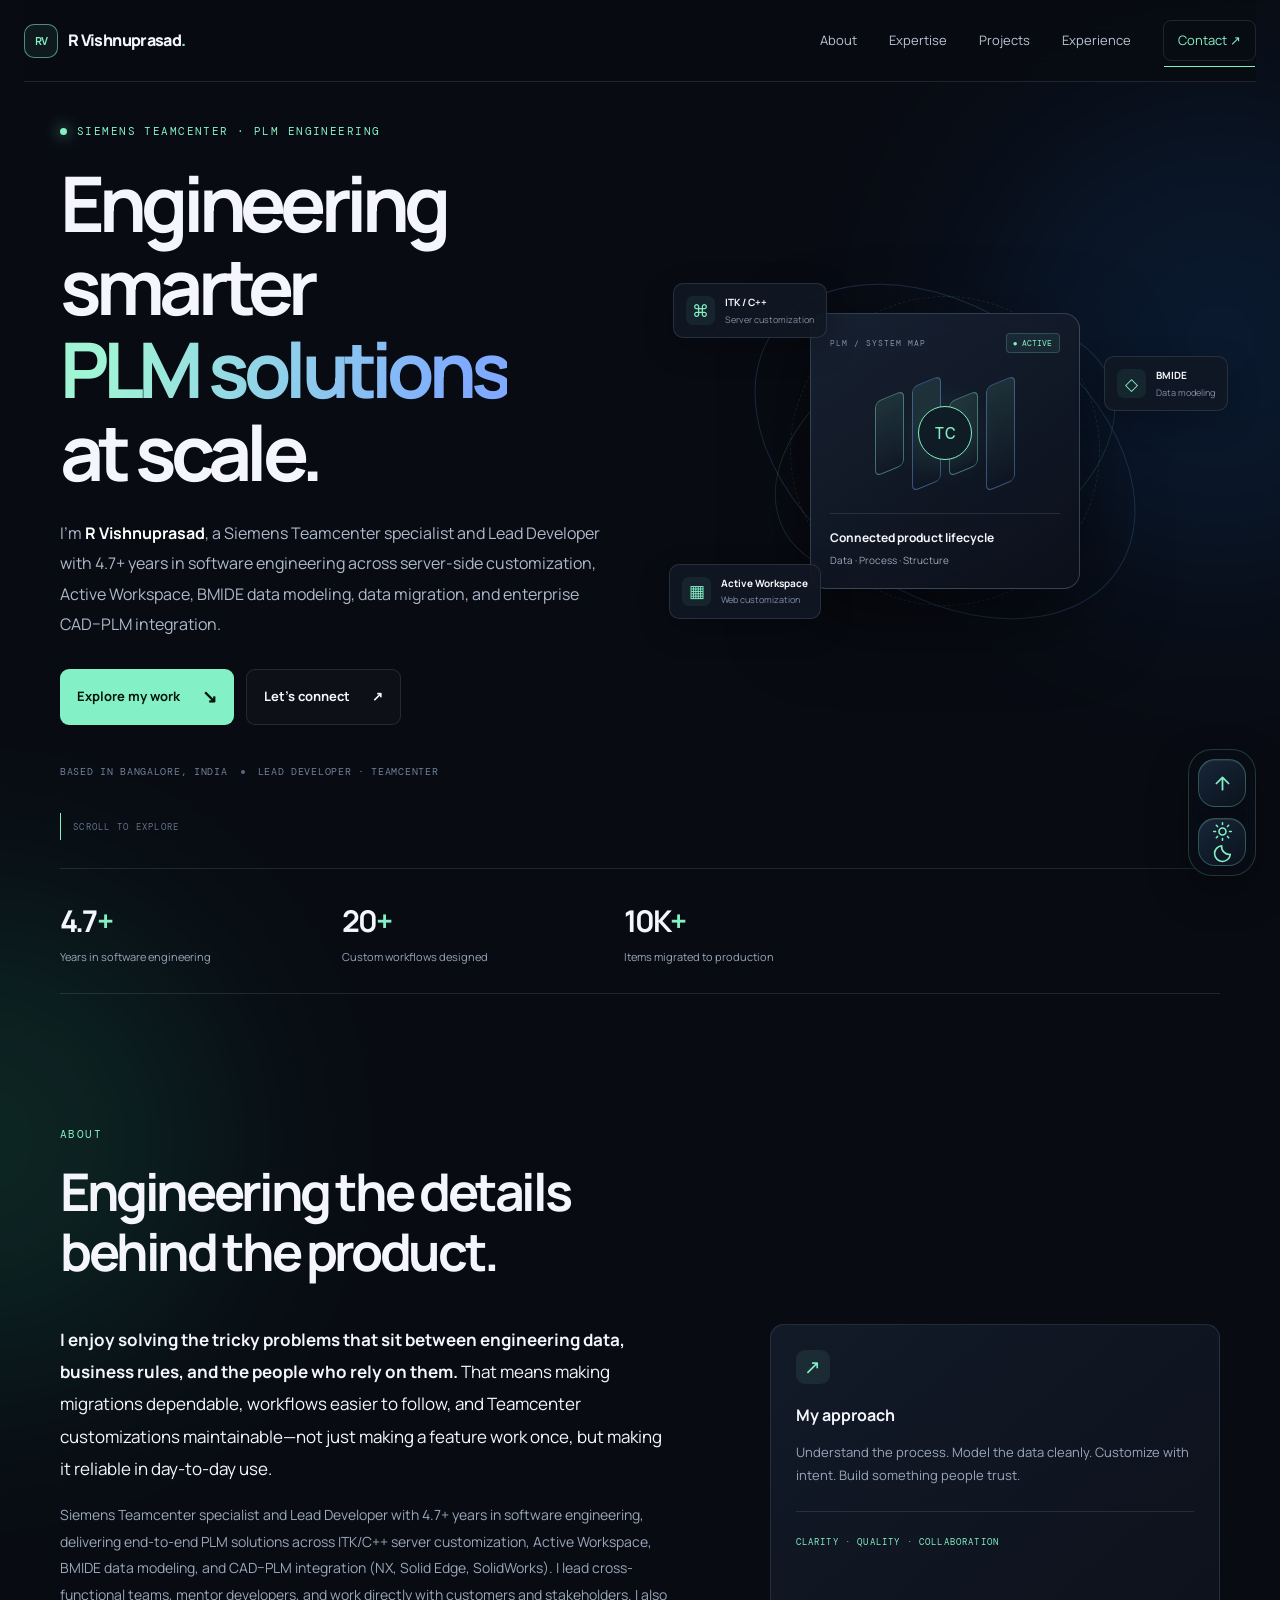
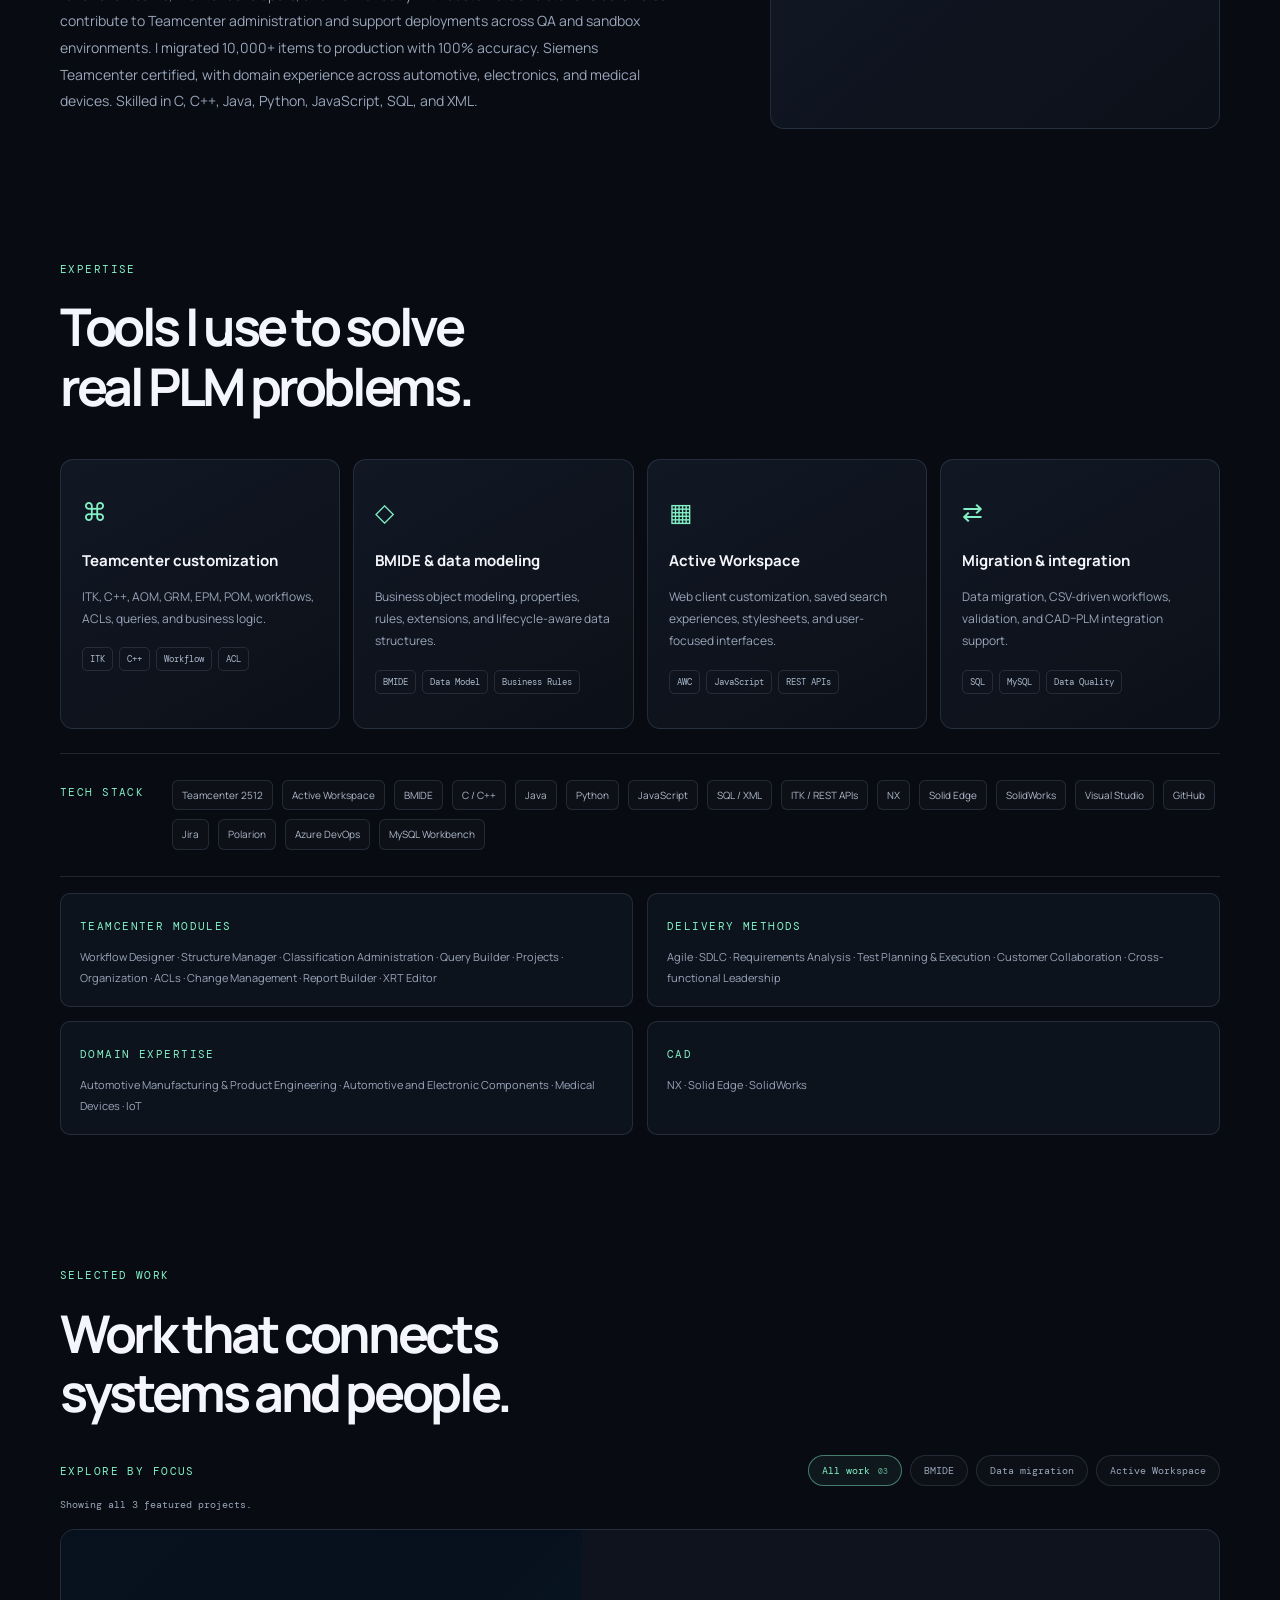
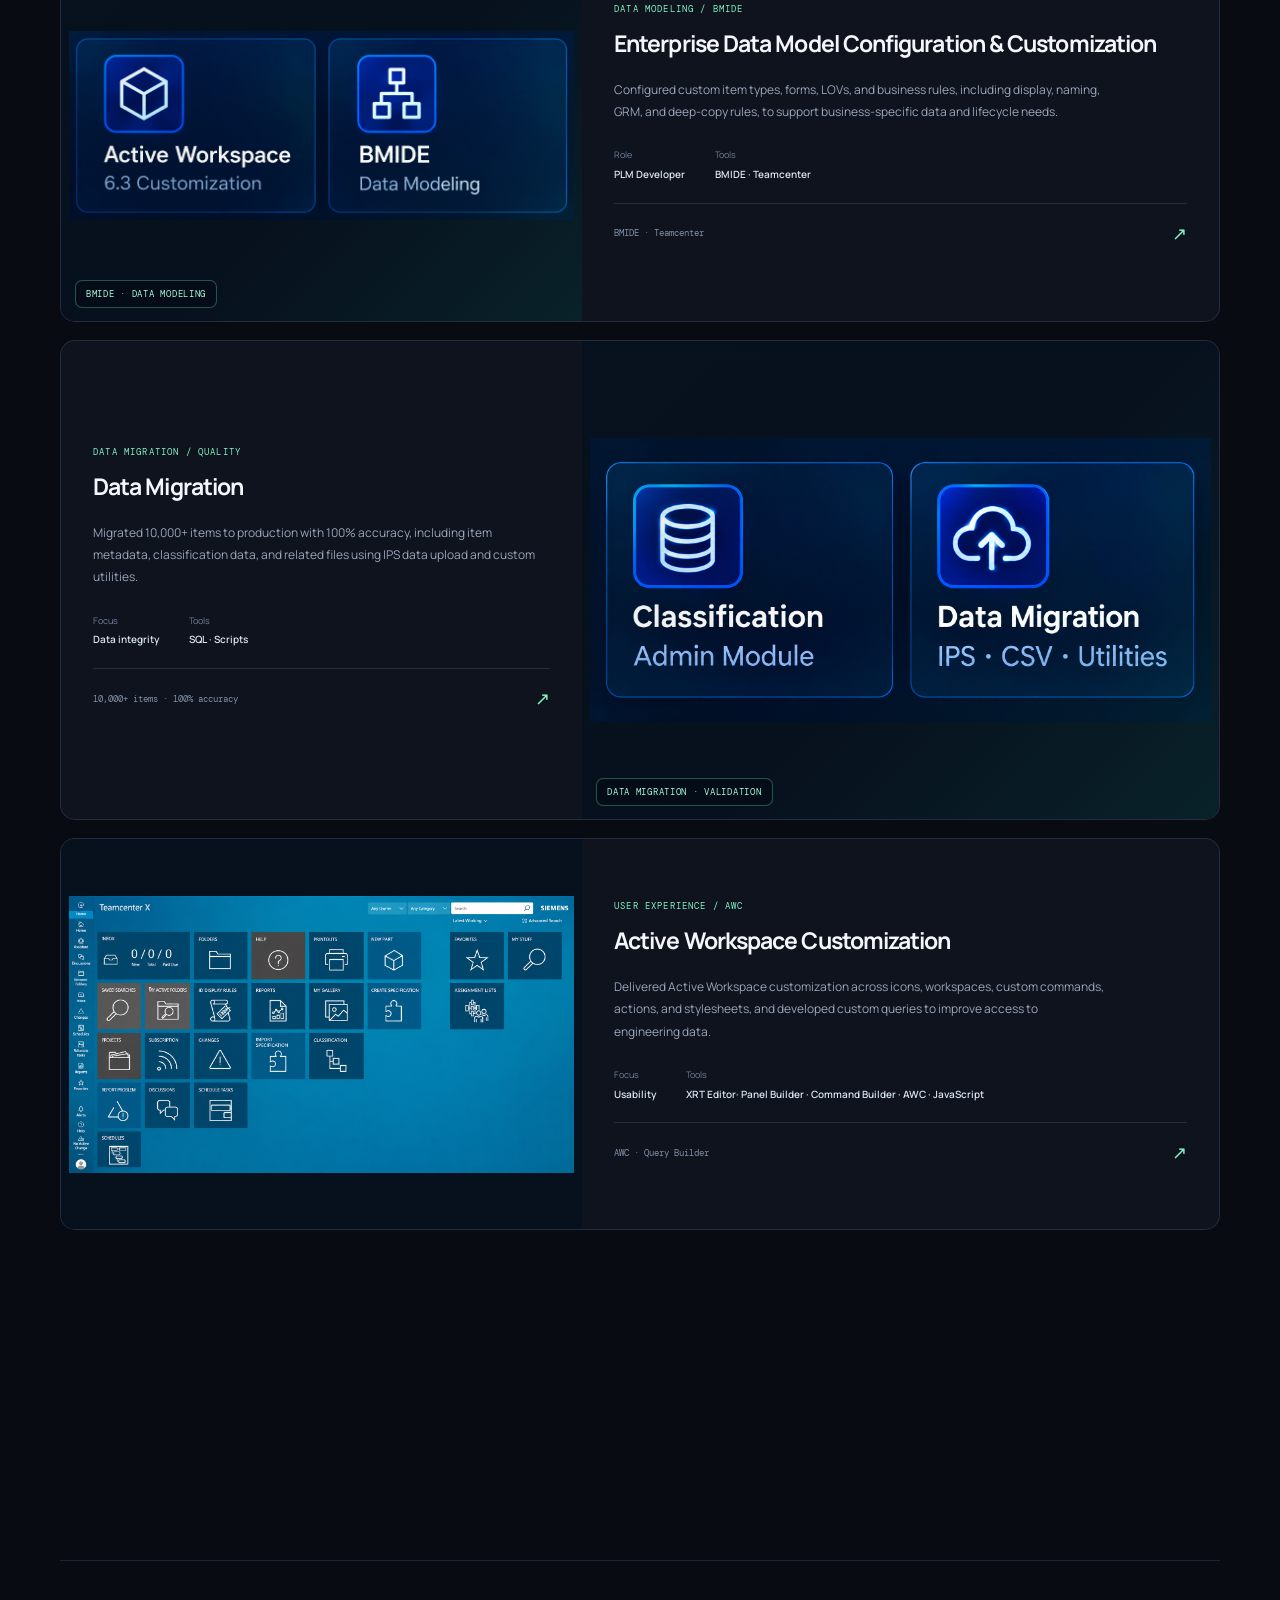
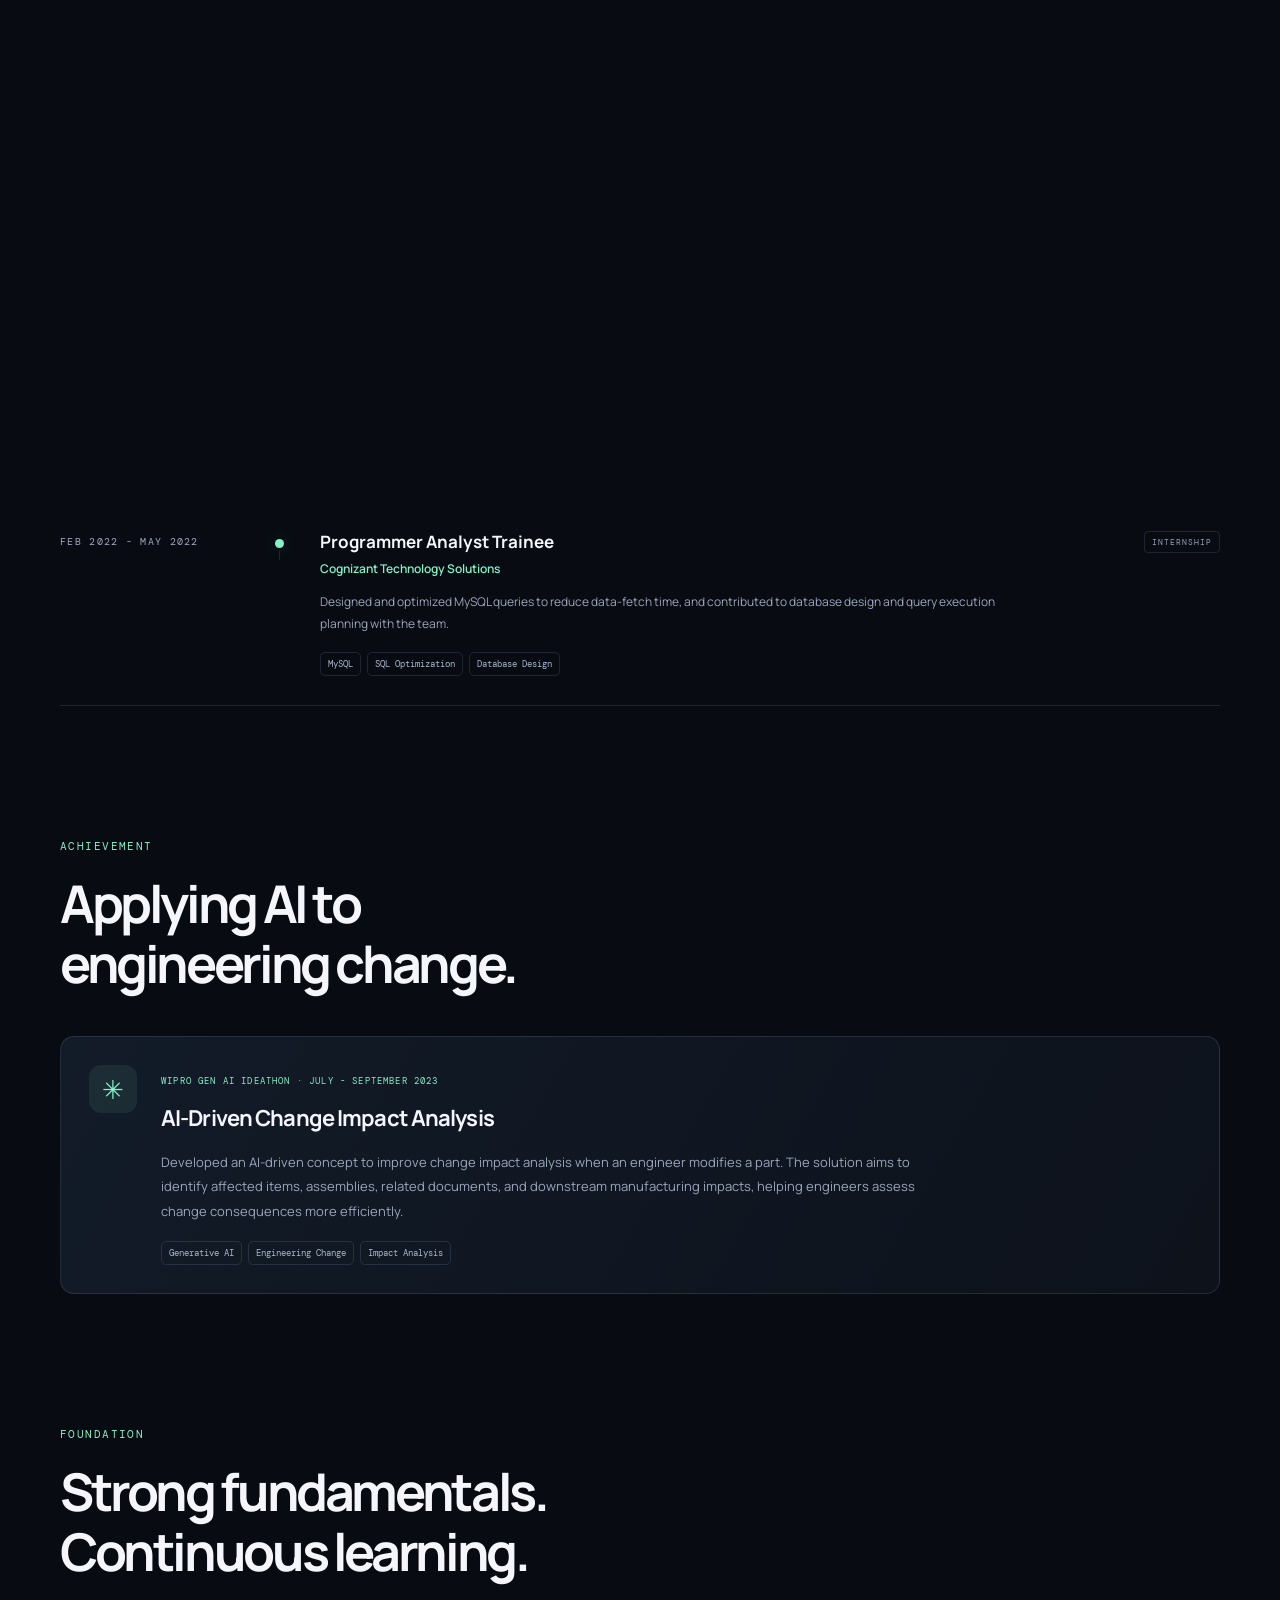
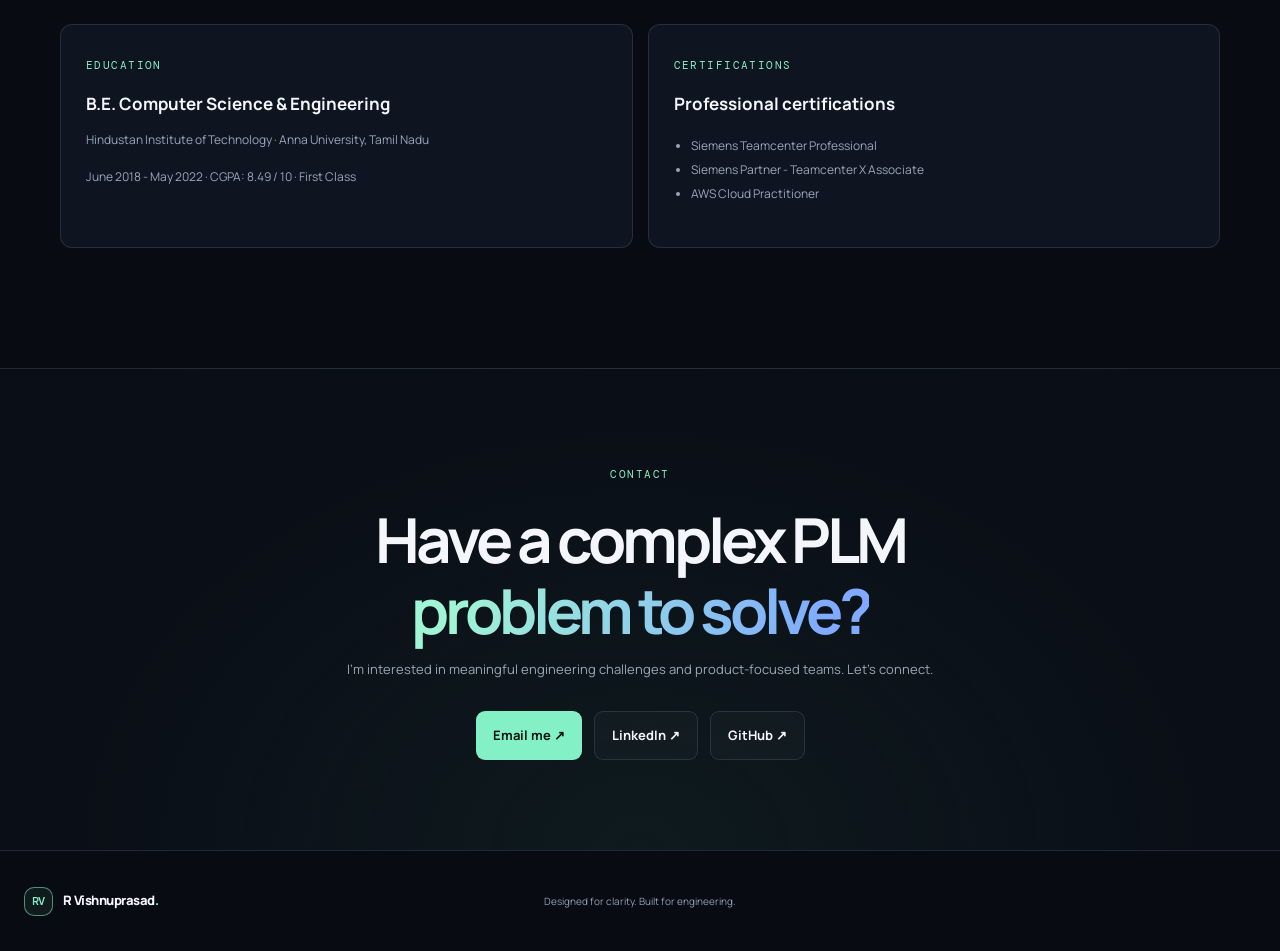
==== commit 2c9aa35e: "Add files via upload" ====
--- a/index.html
+++ b/index.html
@@ -8,7 +8,7 @@
   <link rel="preconnect" href="https://fonts.googleapis.com">
   <link rel="preconnect" href="https://fonts.gstatic.com" crossorigin>
   <link href="https://fonts.googleapis.com/css2?family=DM+Mono:wght@400;500&family=Manrope:wght@400;500;600;700;800&display=swap" rel="stylesheet">
-  <link rel="stylesheet" href="styles.css?v=dynamic-portfolio-4">
+  <link rel="stylesheet" href="styles.css?v=github-maintenance-2">
 </head>
 <body>
   <div class="scroll-progress" id="scrollProgress" aria-hidden="true"></div>
@@ -26,12 +26,12 @@
       <div class="hero-copy">
         <div class="eyebrow"><span class="status-dot"></span> SIEMENS TEAMCENTER · PLM ENGINEERING</div>
         <h1>Engineering smarter<br><span class="gradient-text">PLM solutions</span><br>at scale.</h1>
-        <p class="hero-lede">I'm <strong>R Vishnuprasad</strong>, a PLM Software Developer and Siemens Teamcenter specialist with 4.7+ years in software engineering across server-side customization, Active Workspace, BMIDE data modeling, data migration, and enterprise CAD–PLM integration.</p>
+        <p class="hero-lede">I'm <strong>R Vishnuprasad</strong>, a Siemens Teamcenter specialist and Lead Developer with 4.7+ years in software engineering across server-side customization, Active Workspace, BMIDE data modeling, data migration, and enterprise CAD–PLM integration.</p>
         <div class="hero-actions">
           <a class="button button-primary" href="#projects">Explore my work <span>↘</span></a>
           <a class="button button-secondary" href="#contact">Let's connect <span>↗</span></a>
         </div>
-        <div class="hero-meta"><span>Based in Palakkad Kerala, India</span><span class="meta-divider"></span><span>PLM Software Developer · Teamcenter</span></div>
+        <div class="hero-meta"><span>Based in Bangalore, India</span><span class="meta-divider"></span><span>Lead Developer · Teamcenter</span></div>
       </div>
       <div class="hero-visual" aria-label="Abstract technical illustration">
         <div class="orbit orbit-a"></div><div class="orbit orbit-b"></div><div class="orbit orbit-c"></div>
@@ -57,7 +57,7 @@
     <section class="section-wrap section-block" id="about">
       <div class="section-heading"><span class="section-index">ABOUT</span><h2>Engineering the details<br>behind the product.</h2></div>
       <div class="about-grid">
-        <div class="about-lead"><p><strong>I enjoy solving the tricky problems that sit between engineering data, business rules, and the people who rely on them.</strong> That means making migrations dependable, workflows easier to follow, and Teamcenter customizations maintainable—not just making a feature work once, but making it reliable in day-to-day use.</p><p class="muted">I’m especially interested in improving PLM user experiences, simplifying complex engineering processes, and building robust integrations between CAD and enterprise data. I want to keep growing into work where I can shape technical solutions end to end, collaborate closely with product and engineering teams, and help deliver systems that scale without sacrificing data quality.</p></div>
+        <div class="about-lead"><p><strong>I enjoy solving the tricky problems that sit between engineering data, business rules, and the people who rely on them.</strong> That means making migrations dependable, workflows easier to follow, and Teamcenter customizations maintainable—not just making a feature work once, but making it reliable in day-to-day use.</p><p class="muted">Siemens Teamcenter specialist and Lead Developer with 4.7+ years in software engineering, delivering end-to-end PLM solutions across ITK/C++ server customization, Active Workspace, BMIDE data modeling, and CAD–PLM integration (NX, Solid Edge, SolidWorks). I lead cross-functional teams, mentor developers, and work directly with customers and stakeholders. I also contribute to Teamcenter administration and support deployments across QA and sandbox environments. I migrated 10,000+ items to production with 100% accuracy. Siemens Teamcenter certified, with domain experience across automotive, electronics, and medical devices. Skilled in C, C++, Java, Python, JavaScript, SQL, and XML.</p></div>
         <div class="about-note"><div class="note-icon">↗</div><h3>My approach</h3><p>Understand the process. Model the data cleanly. Customize with intent. Build something people trust.</p><div class="note-line"></div><span class="tiny-label">CLARITY · QUALITY · COLLABORATION</span></div>
       </div>
     </section>
@@ -93,16 +93,16 @@
       <p class="filter-status" id="filterStatus" aria-live="polite">Showing all 3 featured projects.</p>
       <div class="projects-list">
         <article class="project-card" data-category="bmide">
-          <div class="project-visual project-visual-a"><div class="mini-window"><div class="window-bar"><i></i><i></i><i></i><span>data-model.bmide</span></div><div class="code-lines"><b></b><b></b><b></b><b></b><b></b><b></b></div><div class="model-node node-a">Item</div><div class="model-node node-b">Dataset</div><div class="model-node node-c">Revision</div><div class="connector"></div></div></div>
-          <div class="project-content"><div class="project-type">DATA MODELING / BMIDE</div><h3>Enterprise data model customization</h3><p>Configured custom item types, forms, LOVs, and business rules, including display, naming, GRM, and deep-copy rules, to support business-specific data and lifecycle needs.</p><div class="project-details"><span>Role <b>PLM Developer</b></span><span>Tools <b>BMIDE · Teamcenter</b></span></div><div class="project-footer"><span class="project-status">BMIDE · Teamcenter</span><a href="#contact" aria-label="Ask about this project">↗</a></div></div>
+          <div class="project-visual project-visual-a project-image-stage"><img class="project-image-preview" src="teamcenter-bmide-preview.png" alt="Teamcenter BMIDE data modeling interface concept" loading="lazy"><span class="image-caption">BMIDE · DATA MODELING</span></div>
+          <div class="project-content"><div class="project-type">DATA MODELING / BMIDE</div><h3>Enterprise Data Model Configuration & Customization</h3><p>Configured custom item types, forms, LOVs, and business rules, including display, naming, GRM, and deep-copy rules, to support business-specific data and lifecycle needs.</p><div class="project-details"><span>Role <b>PLM Developer</b></span><span>Tools <b>BMIDE · Teamcenter</b></span></div><div class="project-footer"><span class="project-status">BMIDE · Teamcenter</span><a href="#contact" aria-label="Ask about this project">↗</a></div></div>
         </article>
         <article class="project-card project-reverse" data-category="migration">
-          <div class="project-visual project-visual-b"><div class="migration-flow"><div class="flow-box">SOURCE<br><small>CSV / Legacy</small></div><span class="flow-arrow">→</span><div class="flow-box flow-highlight">VALIDATE<br><small>Rules / Checks</small></div><span class="flow-arrow">→</span><div class="flow-box">TARGET<br><small>Teamcenter</small></div><div class="flow-label">DATA MIGRATION PIPELINE</div></div></div>
-          <div class="project-content"><div class="project-type">DATA MIGRATION / QUALITY</div><h3>Structured data migration</h3><p>Migrated 10,000+ items to production with 100% accuracy, including item metadata, classification data, and related files using IPS data upload and custom utilities.</p><div class="project-details"><span>Focus <b>Data integrity</b></span><span>Tools <b>SQL · Scripts</b></span></div><div class="project-footer"><span class="project-status">10,000+ items · 100% accuracy</span><a href="#contact" aria-label="Ask about this project">↗</a></div></div>
+          <div class="project-visual project-visual-b project-image-stage"><img class="project-image-preview" src="teamcenter-migration-preview.png" alt="Teamcenter data migration and validation interface concept" loading="lazy"><span class="image-caption">DATA MIGRATION · VALIDATION</span></div>
+          <div class="project-content"><div class="project-type">DATA MIGRATION / QUALITY</div><h3>Data Migration</h3><p>Migrated 10,000+ items to production with 100% accuracy, including item metadata, classification data, and related files using IPS data upload and custom utilities.</p><div class="project-details"><span>Focus <b>Data integrity</b></span><span>Tools <b>SQL · Scripts</b></span></div><div class="project-footer"><span class="project-status">10,000+ items · 100% accuracy</span><a href="#contact" aria-label="Ask about this project">↗</a></div></div>
         </article>
         <article class="project-card" data-category="awc">
-          <div class="project-visual project-visual-c"><div class="awc-mock"><div class="awc-sidebar"><b>TC</b><i></i><i></i><i></i><i></i></div><div class="awc-main"><div class="awc-heading">My Workspace <span>＋</span></div><div class="awc-search">⌕ &nbsp; Search engineering data...</div><div class="awc-row"><span class="file-icon">▤</span><span><b>Assembly_001</b><small>Item Revision · Released</small></span><em>●</em></div><div class="awc-row"><span class="file-icon">▤</span><span><b>Component_014</b><small>Dataset · In Work</small></span><em class="amber">●</em></div><div class="awc-row"><span class="file-icon">▤</span><span><b>Change_Request</b><small>Workflow · Pending</small></span><em>●</em></div></div></div></div>
-          <div class="project-content"><div class="project-type">USER EXPERIENCE / AWC</div><h3>Active Workspace improvements</h3><p>Delivered Active Workspace customization across icons, workspaces, custom commands, actions, and stylesheets, and developed custom queries to improve access to engineering data.</p><div class="project-details"><span>Focus <b>Usability</b></span><span>Tools <b>AWC · JavaScript</b></span></div><div class="project-footer"><span class="project-status">AWC · Query Builder</span><a href="#contact" aria-label="Ask about this project">↗</a></div></div>
+          <div class="project-visual project-visual-c project-visual-awc"><img class="awc-project-image" src="teamcenter-awc-home.png" alt="Siemens Teamcenter X Active Workspace home dashboard showing folders, searches, reports, classification, and engineering tools" loading="lazy"></div>
+          <div class="project-content"><div class="project-type">USER EXPERIENCE / AWC</div><h3>Active Workspace Customization</h3><p>Delivered Active Workspace customization across icons, workspaces, custom commands, actions, and stylesheets, and developed custom queries to improve access to engineering data.</p><div class="project-details"><span>Focus <b>Usability</b></span><span>Tools <b>XRT Editor· Panel Builder · Command Builder · AWC · JavaScript</b></span></div><div class="project-footer"><span class="project-status">AWC · Query Builder</span><a href="#contact" aria-label="Ask about this project">↗</a></div></div>
         </article>
       </div>
     </section>
@@ -110,7 +110,7 @@
     <section class="section-wrap section-block" id="experience">
       <div class="section-heading"><span class="section-index">PROFESSIONAL EXPERIENCE</span><h2>Enterprise PLM delivery.<br>From design to deployment.</h2></div>
       <div class="timeline">
-        <div class="timeline-item"><div class="timeline-date">OCT 2025 - PRESENT</div><div class="timeline-marker"></div><div class="timeline-body"><div class="timeline-top"><h3>PLM Developer</h3><span class="timeline-type">FULL-TIME</span></div><h4>Product & System Engineer · Capgemini</h4><p>Build custom Teamcenter utilities, extensions, action and rule handlers using ITK (C/C++). Deliver Active Workspace UI customization, design 20+ workflows, configure BMIDE item types and business rules, manage 100+ classification classes, and own deployments across QA and other environments.</p><p>Administration scope includes stylesheets, DLLs/shared objects, workflows, ACLs, queries, classification, organization, preferences, and related modules using Deployment Center.</p><div class="tags"><span>ITK / C++</span><span>AWC</span><span>BMIDE</span><span>Workflow Design</span><span>Classification</span></div></div></div>
+        <div class="timeline-item"><div class="timeline-date">OCT 2025 - PRESENT</div><div class="timeline-marker"></div><div class="timeline-body"><div class="timeline-top"><h3>PLM Developer</h3><span class="timeline-type">FULL-TIME</span></div><h4>Product & System Engineer · Capgemini</h4><p>Build custom Teamcenter utilities, extensions, action and rule handlers using ITK (C/C++). Deliver Active Workspace UI customization, design 20+ workflows, configure BMIDE item types and business rules, and manage 100+ classification classes. Contribute to Teamcenter administration and support deployments across QA and sandbox environments.</p><p>Administration and deployment work includes stylesheets, DLLs/shared objects, workflows, ACLs, queries, classification, organization, preferences, and related modules using Deployment Center.</p><div class="tags"><span>ITK / C++</span><span>AWC</span><span>BMIDE</span><span>Teamcenter Administration</span><span>QA & Sandbox Deployments</span><span>Workflow Design</span><span>Classification</span></div></div></div>
         <div class="timeline-item"><div class="timeline-date">MAY 2022 - OCT 2025</div><div class="timeline-marker"></div><div class="timeline-body"><div class="timeline-top"><h3>Project Engineer</h3><span class="timeline-type">FULL-TIME</span></div><h4>Wipro Technologies, Bangalore · PLM Developer / PLM Test Lead Engineer</h4><p>Led cross-functional sprint testing, developed and executed test plans, and coordinated with customers, business teams, and developers across Agile delivery. Migrated 10,000+ items to production with 100% accuracy using IPS data upload and custom utilities. Developed Active Workspace queries and delivered attribute mapping for NX, Solid Edge, and SolidWorks CAD–PLM integrations.</p><div class="tags"><span>Team Leadership</span><span>Data Migration</span><span>Query Builder</span><span>CAD–PLM Integration</span></div></div></div>
         <div class="timeline-item"><div class="timeline-date">FEB 2022 - MAY 2022</div><div class="timeline-marker"></div><div class="timeline-body"><div class="timeline-top"><h3>Programmer Analyst Trainee</h3><span class="timeline-type">INTERNSHIP</span></div><h4>Cognizant Technology Solutions</h4><p>Designed and optimized MySQL queries to reduce data-fetch time, and contributed to database design and query execution planning with the team.</p><div class="tags"><span>MySQL</span><span>SQL Optimization</span><span>Database Design</span></div></div></div>
       </div>
@@ -132,9 +132,9 @@
       </div>
     </section>
 
-    <section class="contact-section" id="contact"><div class="contact-inner section-wrap"><span class="section-index">CONTACT</span><h2>Have a complex PLM<br><span class="gradient-text">problem to solve?</span></h2><p>I'm interested in meaningful engineering challenges and product-focused teams. Let's connect.</p><div class="contact-actions"><a class="button button-primary" id="emailLink" href="https://mail.google.com/mail/?view=cm&amp;fs=1&amp;to=rvishnuprasad310%40gmail.com" target="_blank" rel="noopener noreferrer">Email me ↗</a><a class="button button-secondary" id="linkedinLink" href="https://www.linkedin.com/" target="_blank" rel="noreferrer">LinkedIn ↗</a><a class="button button-secondary" id="githubLink" href="https://github.com/" target="_blank" rel="noreferrer">GitHub ↗</a></div></div></section>
+    <section class="contact-section" id="contact"><div class="contact-inner section-wrap"><span class="section-index">CONTACT</span><h2>Have a complex PLM<br><span class="gradient-text">problem to solve?</span></h2><p>I'm interested in meaningful engineering challenges and product-focused teams. Let's connect.</p><div class="contact-actions"><a class="button button-primary" id="emailLink" href="https://mail.google.com/mail/?view=cm&amp;fs=1&amp;to=rvishnuprasad310%40gmail.com" target="_blank" rel="noopener noreferrer">Email me ↗</a><a class="button button-secondary" id="linkedinLink" href="https://www.linkedin.com/" target="_blank" rel="noreferrer">LinkedIn ↗</a><a class="button button-secondary" id="githubLink" href="./github.html">GitHub ↗</a></div></div></section>
   </main>
-  <footer class="site-footer"><a class="brand" href="#home"><span class="brand-mark">RV</span><span>R Vishnuprasad<span class="brand-dot">.</span></span></a><span>Designed for clarity. Built for engineering.</span><a href="#home" class="footer-back-top">Back to top <svg aria-hidden="true" viewBox="0 0 24 24" width="14" height="14" fill="none" stroke="currentColor" stroke-width="2" stroke-linecap="round" stroke-linejoin="round"><path d="M12 19V5M5 12l7-7 7 7"/></svg></a></footer>
+  <footer class="site-footer"><a class="brand" href="#home"><span class="brand-mark">RV</span><span>R Vishnuprasad<span class="brand-dot">.</span></span></a><span>Designed for clarity. Built for engineering.</span></footer>
   <div class="floating-controls" aria-label="Page controls">
     <button class="icon-control" id="backToTop" type="button" aria-label="Back to top" title="Back to top">
       <svg aria-hidden="true" viewBox="0 0 24 24" width="19" height="19" fill="none" stroke="currentColor" stroke-width="2" stroke-linecap="round" stroke-linejoin="round"><path d="M12 19V5M5 12l7-7 7 7"/></svg>
@@ -144,6 +144,6 @@
       <svg class="theme-moon" aria-hidden="true" viewBox="0 0 24 24" width="19" height="19" fill="none" stroke="currentColor" stroke-width="1.8" stroke-linecap="round" stroke-linejoin="round"><path d="M20.9 13A9 9 0 0 1 11 3.1 9 9 0 1 0 20.9 13Z"/></svg>
     </button>
   </div>
-  <script src="script.js"></script>
+  <script src="script.js?v=github-maintenance-2"></script>
 </body>
 </html>
--- a/styles.css
+++ b/styles.css
@@ -61,8 +61,6 @@
 
 
 /* Accessible icon controls: avoid raw arrow/sun characters in the UI */
-.footer-back-top{display:inline-flex;align-items:center;gap:7px}
-.footer-back-top svg{display:block;flex:0 0 auto}
 .floating-controls{position:fixed;right:22px;bottom:22px;z-index:30;display:flex;flex-direction:column;gap:9px}
 .icon-control{width:42px;height:42px;display:grid;place-items:center;border:1px solid #83f0c555;border-radius:12px;background:#111a26;color:var(--accent);cursor:pointer;box-shadow:0 8px 24px #0003;transition:transform .2s,background .2s,border-color .2s}
 .icon-control:hover{transform:translateY(-2px);background:#172638;border-color:var(--accent)}
@@ -216,3 +214,91 @@
 body.light-mode .filter-chip{background:#fff;color:#344258;border-color:rgba(35,55,85,.2)}
 body.light-mode .filter-chip[aria-pressed="true"],body.light-mode .filter-chip.active{background:#d1fae5;color:#065f46;border-color:#087f5b}
 @media(prefers-reduced-motion:reduce){.hero-visual .orbit-a,.hero-visual .orbit-b,.hero-visual .orbit-c,.float-chip{animation:none!important}.project-card.filter-in{animation:none}}
+
+
+/* Footer tagline stays centered; polished floating theme and top controls */
+.site-footer{position:relative;justify-content:space-between;padding:22px 0;min-height:100px}
+.site-footer>span{position:absolute;left:50%;top:50%;transform:translate(-50%,-50%);width:max-content;max-width:42%;text-align:center;white-space:normal;line-height:1.6;color:#91a0b6}
+.floating-controls{position:fixed;right:24px;bottom:24px;z-index:100;display:flex;flex-direction:column;gap:11px;padding:9px;border:1px solid rgba(131,240,197,.2);border-radius:24px;background:rgba(10,15,24,.72);backdrop-filter:blur(16px);-webkit-backdrop-filter:blur(16px);box-shadow:0 16px 42px rgba(0,0,0,.28)}
+.icon-control{position:relative;isolation:isolate;overflow:hidden;width:48px;height:48px;display:grid;place-items:center;border:1px solid rgba(131,240,197,.28);border-radius:17px;background:linear-gradient(145deg,#172638,#0b121d);color:#83f0c5;cursor:pointer;box-shadow:inset 0 1px rgba(255,255,255,.08),0 6px 16px rgba(0,0,0,.18);transition:transform .25s cubic-bezier(.2,.8,.2,1),border-color .25s,box-shadow .25s,background .25s,color .25s}
+.icon-control::before{content:"";position:absolute;inset:-45%;z-index:-1;background:linear-gradient(115deg,transparent 35%,rgba(131,240,197,.2),transparent 65%);transform:translateX(-75%) rotate(12deg);transition:transform .5s ease}
+.icon-control:hover{transform:translateY(-3px) scale(1.04);border-color:#83f0c5;box-shadow:0 0 0 4px rgba(131,240,197,.08),0 12px 28px rgba(0,0,0,.3);color:#b8ffe5}
+.icon-control:hover::before{transform:translateX(75%) rotate(12deg)}
+.icon-control:active{transform:scale(.94)}
+.icon-control svg{width:21px;height:21px;transition:transform .35s cubic-bezier(.2,.8,.2,1)}
+#backToTop svg{transition:transform .3s ease}
+#backToTop:hover svg{transform:translateY(-3px)}
+#backToTop{opacity:0;pointer-events:none;transform:translateY(10px) scale(.92)}
+#backToTop.visible{opacity:1;pointer-events:auto;transform:translateY(0) scale(1)}
+#themeToggle:hover .theme-sun{transform:rotate(35deg)}
+#themeToggle:hover .theme-moon{transform:rotate(-18deg) scale(1.08)}
+body.light-mode .floating-controls{background:rgba(255,255,255,.82);border-color:rgba(8,127,91,.18);box-shadow:0 16px 42px rgba(23,32,51,.16)}
+body.light-mode .icon-control{background:linear-gradient(145deg,#fff,#edf7f3)!important;color:#087f5b!important;border-color:rgba(8,127,91,.22)!important;box-shadow:inset 0 1px #fff,0 7px 18px rgba(23,32,51,.1)!important}
+body.light-mode .icon-control:hover{color:#065f46!important;border-color:#087f5b!important;box-shadow:0 0 0 4px rgba(8,127,91,.08),0 12px 28px rgba(23,32,51,.15)!important}
+body.light-mode .icon-control::before{background:linear-gradient(115deg,transparent 35%,rgba(8,127,91,.12),transparent 65%)}
+@media(max-width:700px){.site-footer{justify-content:center;padding:20px 0 24px;gap:12px}.site-footer>.brand{margin:0 auto}.site-footer>span{position:static;order:3;transform:none;width:100%;max-width:100%;text-align:center}.floating-controls{right:13px;bottom:14px;padding:7px;gap:8px;border-radius:21px}.icon-control{width:44px;height:44px;border-radius:15px}}
+@media(prefers-reduced-motion:reduce){.icon-control,.icon-control svg,.icon-control::before{transition:none!important}}
+
+
+/* Real Teamcenter Active Workspace screenshot in the featured AWC project */
+.project-visual-awc{padding:0;background:#076b87;align-items:stretch;justify-items:stretch}
+.awc-project-image{display:block;width:100%;height:100%;min-height:280px;object-fit:cover;object-position:center center;transition:transform .45s ease,filter .3s ease}
+.project-card:hover .awc-project-image{transform:scale(1.025);filter:saturate(1.06)}
+body.light-mode .project-visual-awc{background:#e8eef6}
+@media(max-width:700px){.awc-project-image{min-height:220px;max-height:300px;object-fit:cover}}
+@media(prefers-reduced-motion:reduce){.awc-project-image{transition:none}}
+
+
+/* Dynamic Teamcenter PLM project imagery */
+.project-image-stage{isolation:isolate;background:#07111d!important;overflow:hidden}
+.project-image-stage::before{content:"";position:absolute;inset:0;z-index:1;pointer-events:none;background:linear-gradient(135deg,rgba(9,19,32,.12),transparent 55%,rgba(28,224,177,.08))}
+.project-image-preview{display:block;width:100%;height:100%;min-height:280px;object-fit:cover;object-position:center;border:0;transition:transform .55s cubic-bezier(.2,.7,.2,1),filter .35s ease;filter:saturate(1.08) contrast(1.03)}
+.project-card:hover .project-image-preview{transform:scale(1.055);filter:saturate(1.2) contrast(1.06)}
+.image-caption{position:absolute;left:14px;bottom:13px;z-index:2;padding:7px 10px;border:1px solid rgba(131,240,197,.3);border-radius:7px;background:rgba(5,13,23,.78);backdrop-filter:blur(10px);color:#a7f8db;font:9px 'DM Mono',monospace;letter-spacing:.08em}
+body.light-mode .project-image-stage{background:#e8eef6!important}
+body.light-mode .image-caption{background:rgba(255,255,255,.92);color:#087f5b;border-color:rgba(8,127,91,.25)}
+@media(max-width:700px){.project-image-preview{min-height:230px}.image-caption{font-size:8px}}
+@media(prefers-reduced-motion:reduce){.project-image-preview{transition:none}}
+
+
+/* Image fit improvements: show complete Teamcenter screenshots and preview artwork */
+.project-image-stage {
+  position: relative;
+  min-height: 280px;
+  height: auto;
+  aspect-ratio: 4 / 3;
+  background: #07111d !important;
+}
+.project-image-stage .project-image-preview {
+  position: absolute;
+  inset: 0;
+  width: 100%;
+  height: 100%;
+  min-height: 0;
+  max-height: none;
+  object-fit: contain;
+  object-position: center;
+  padding: 8px;
+}
+.project-visual-awc {
+  position: relative;
+  min-height: 280px;
+  aspect-ratio: 4 / 3;
+  height: auto;
+  background: #07111d !important;
+}
+.project-visual-awc .awc-project-image {
+  position: absolute;
+  inset: 0;
+  width: 100%;
+  height: 100%;
+  min-height: 0;
+  max-height: none;
+  object-fit: contain;
+  object-position: center;
+  padding: 8px;
+}
+@media (max-width: 700px) {
+  .project-image-stage, .project-visual-awc { aspect-ratio: 4 / 3; min-height: 220px; }
+  .project-image-stage .project-image-preview, .project-visual-awc .awc-project-image { min-height: 0; padding: 6px; }
+}
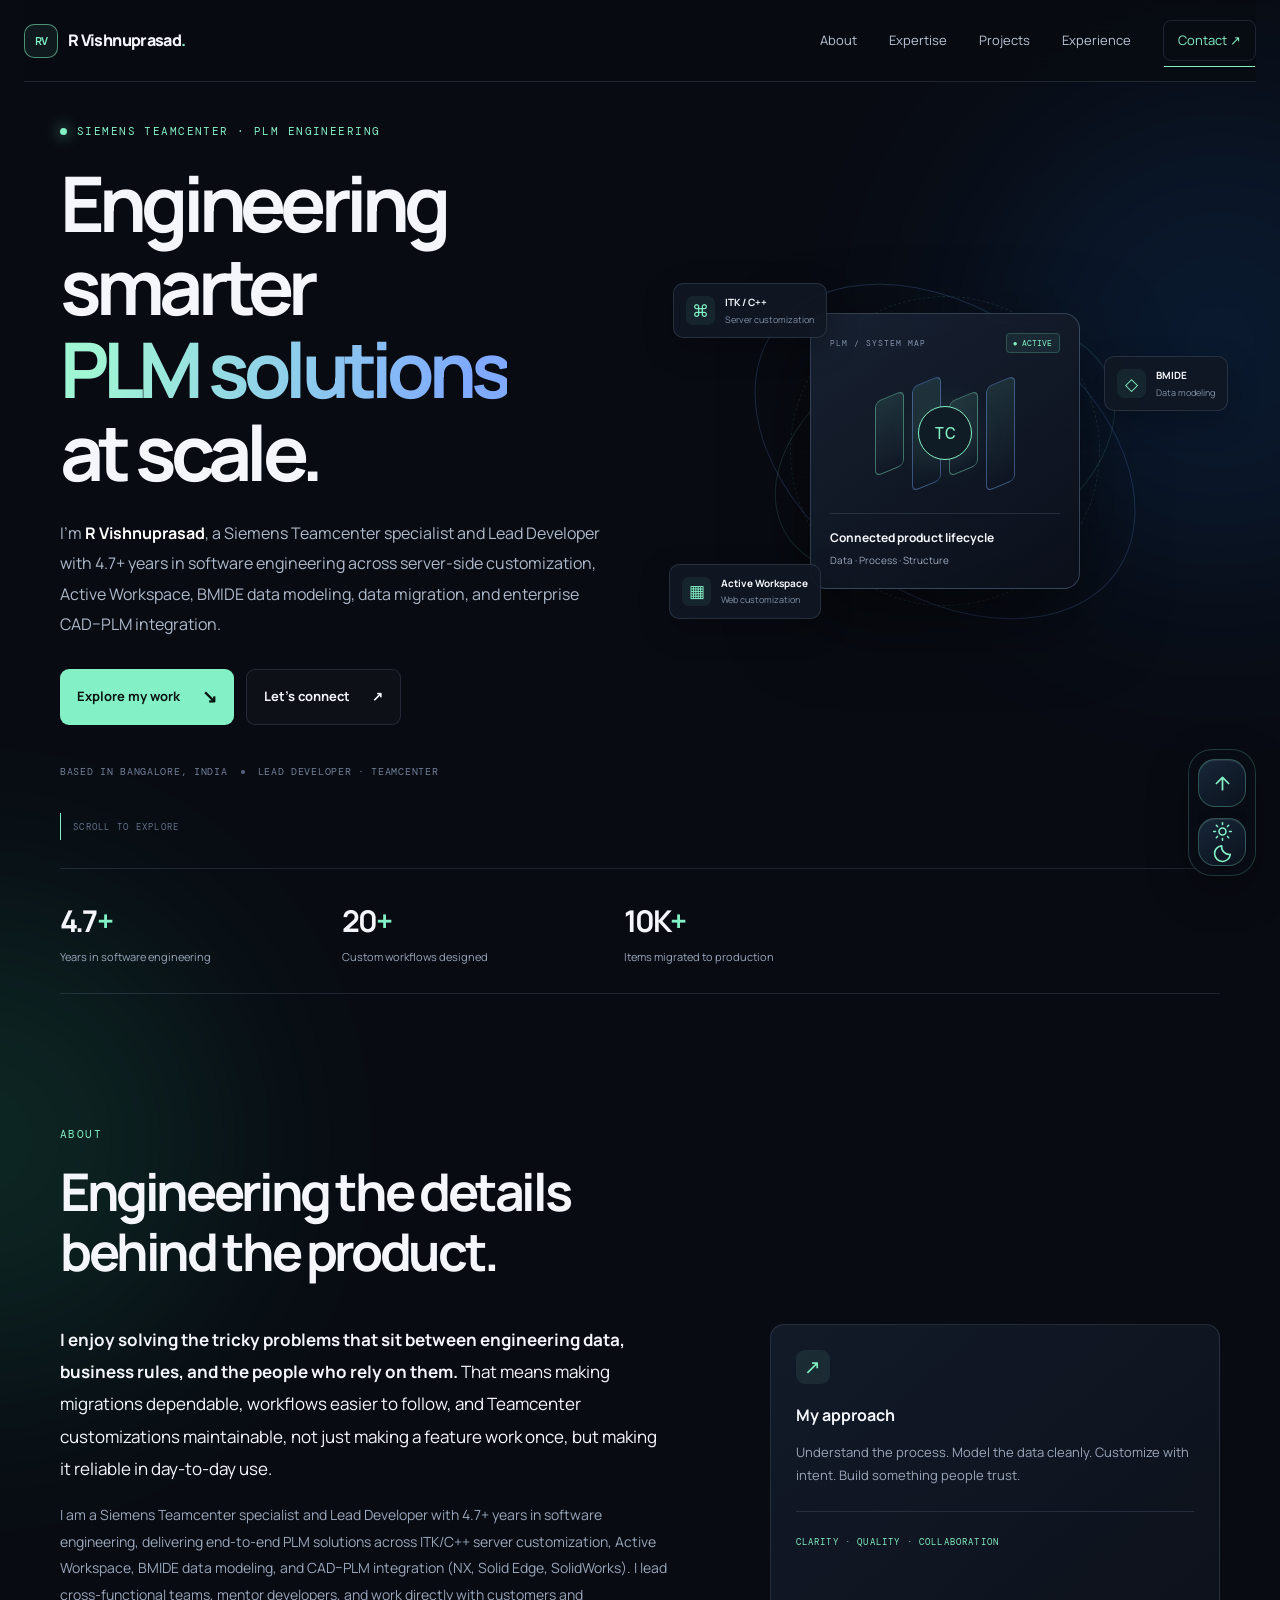
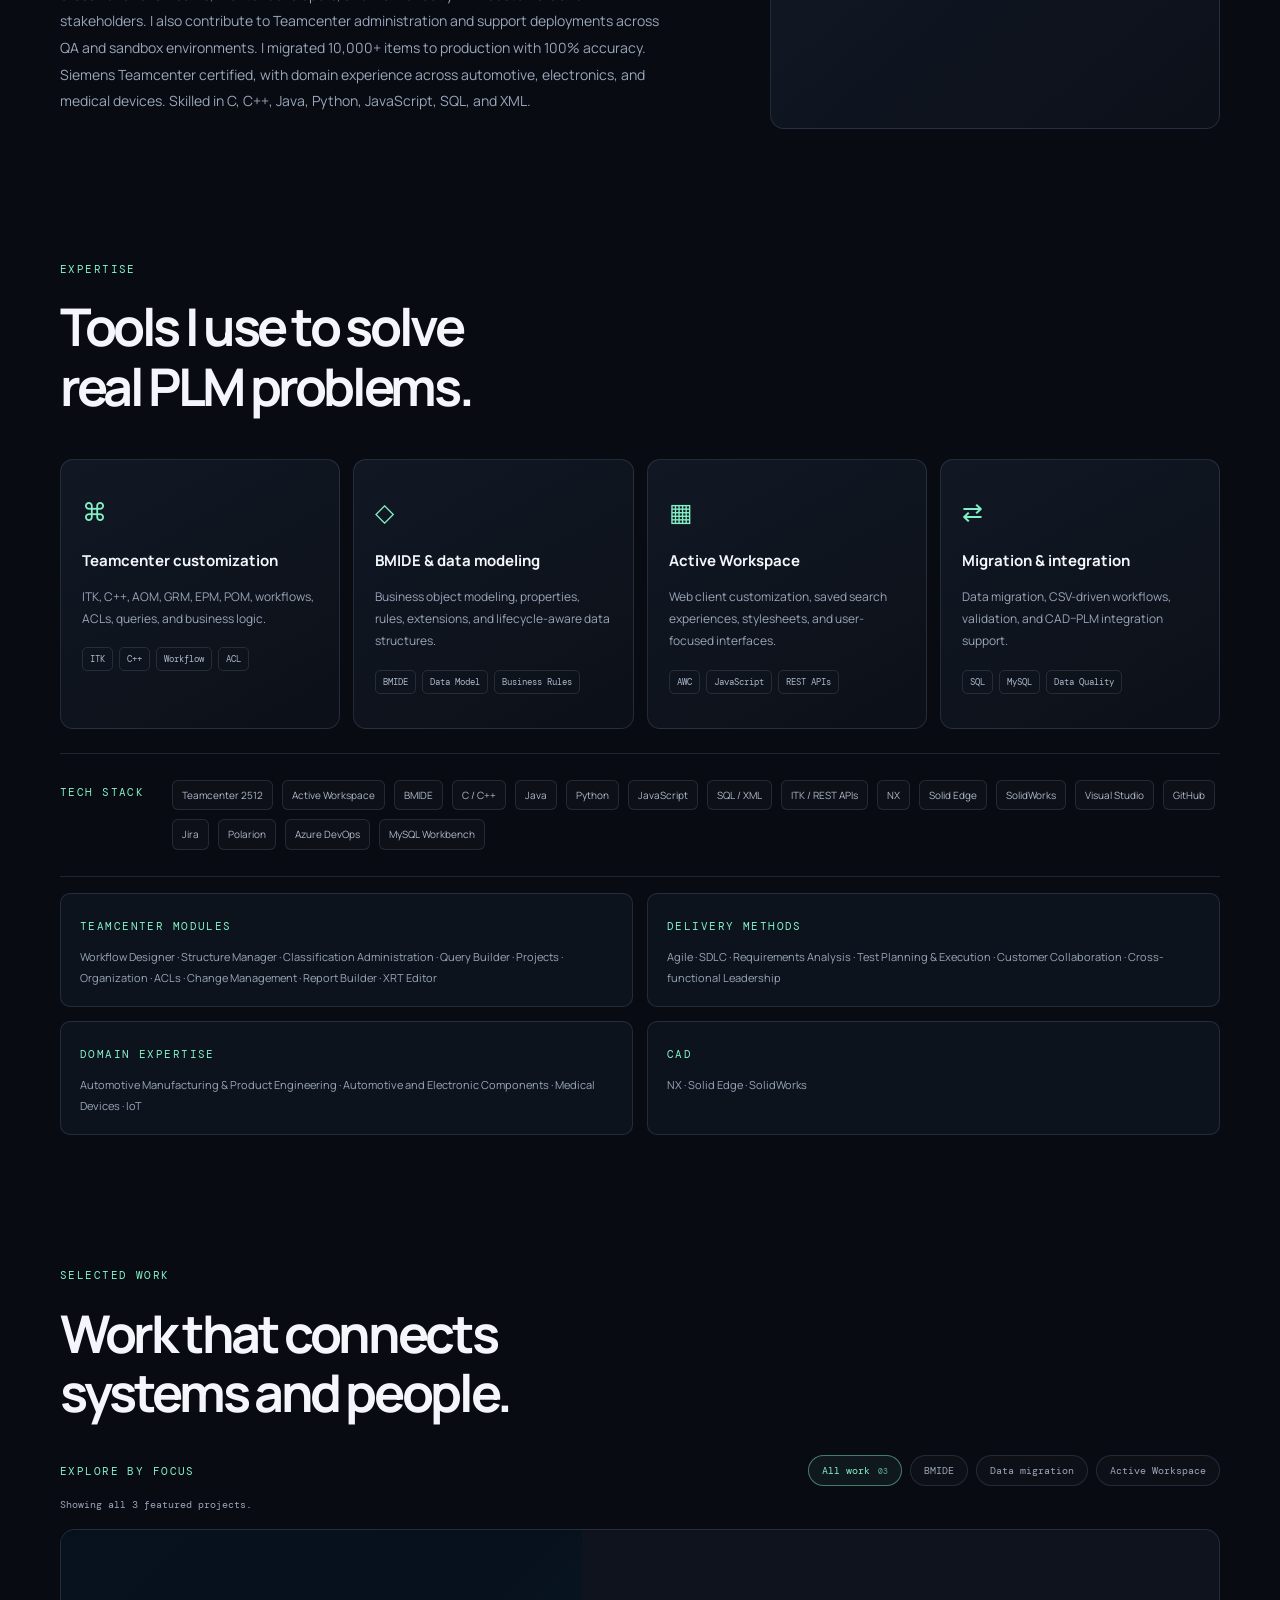
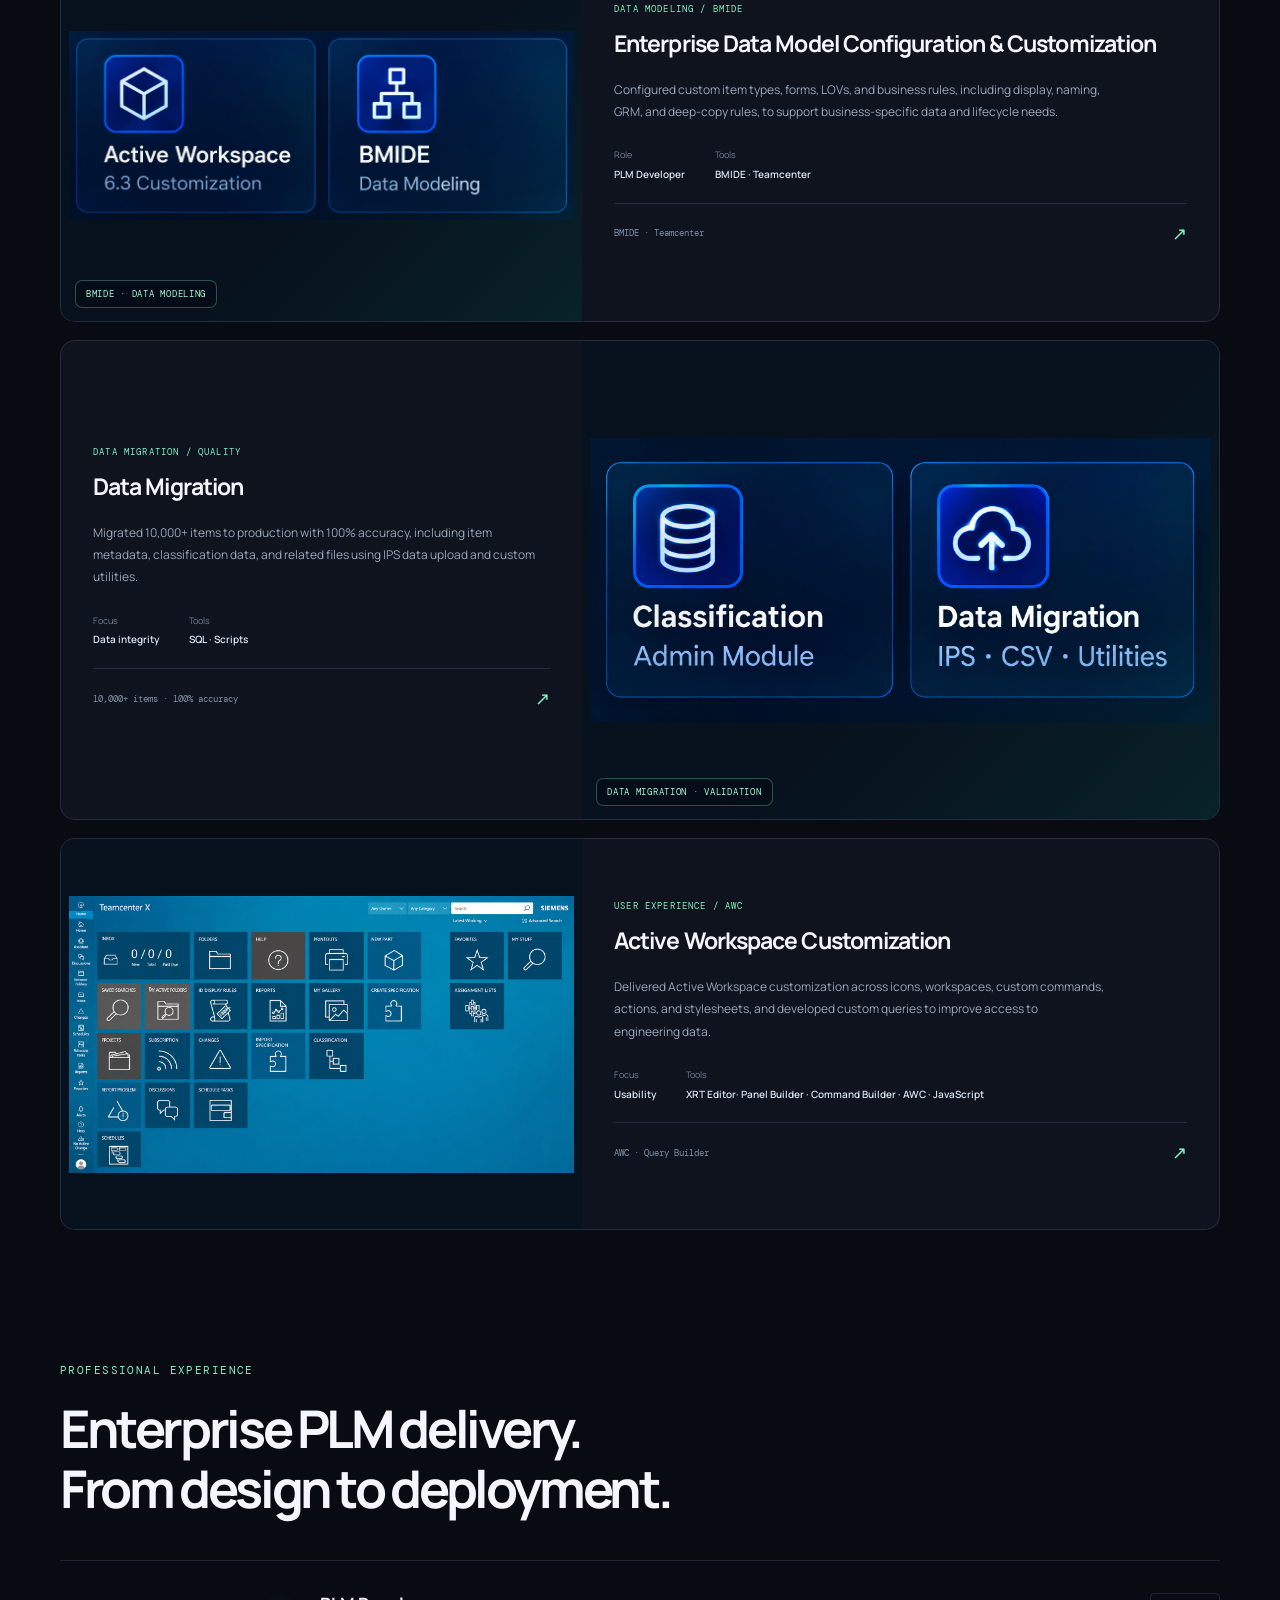
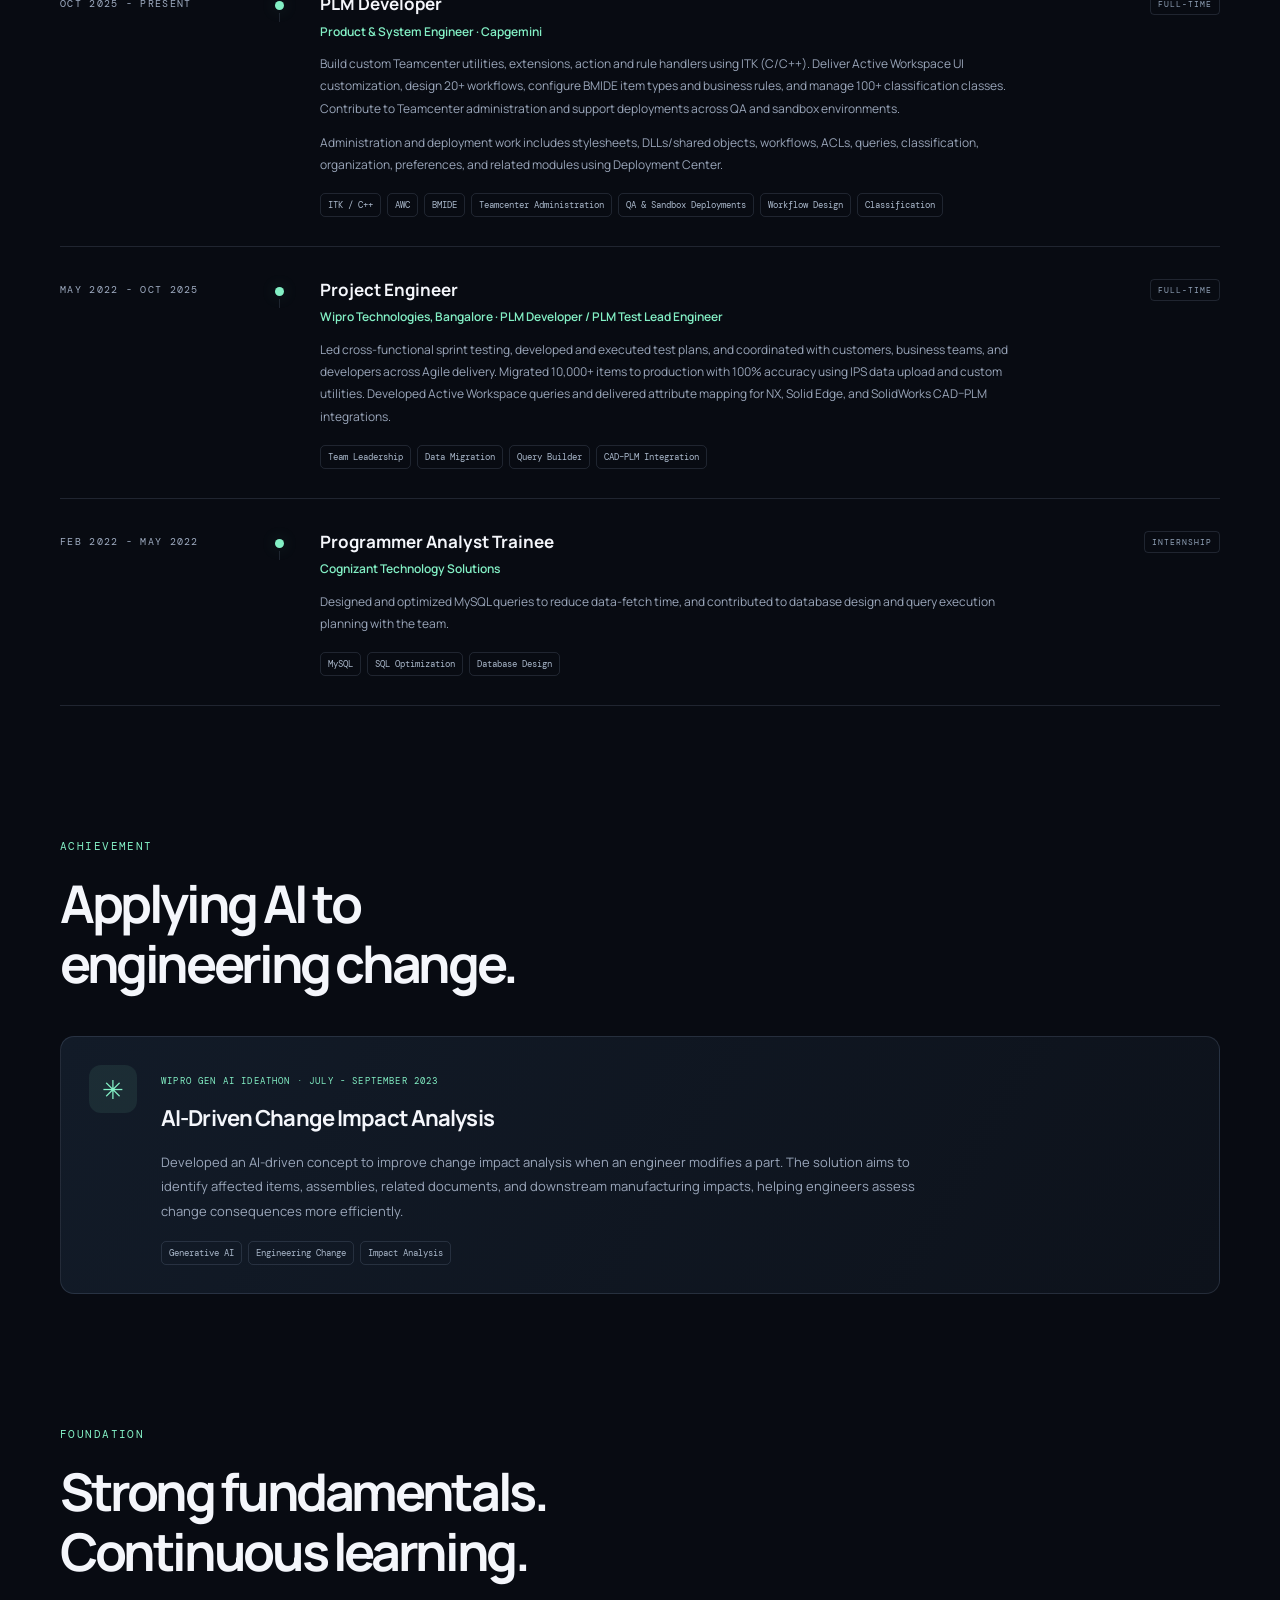
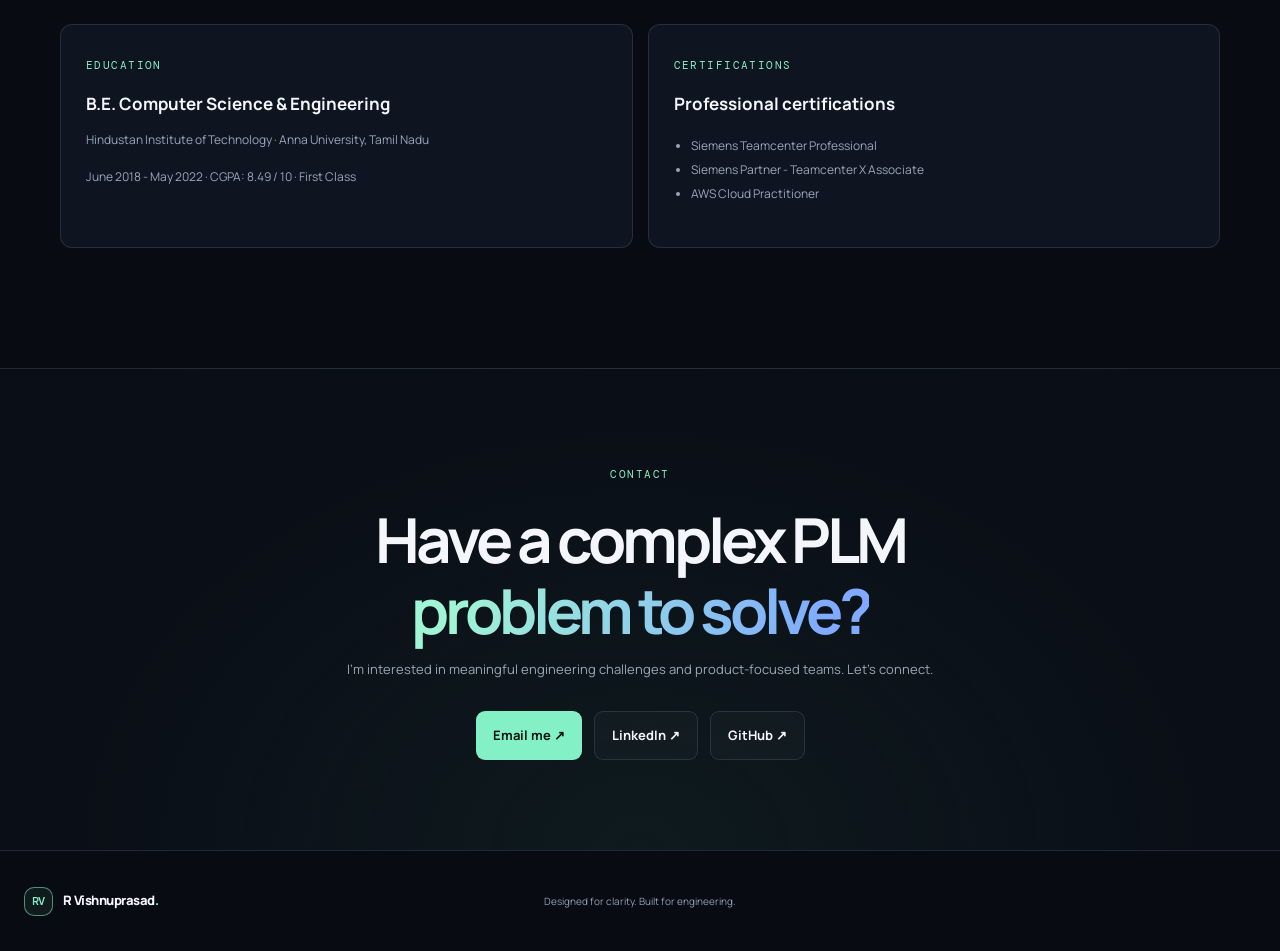
==== commit c6d9cc16: "Add files via upload" ====
--- a/index.html
+++ b/index.html
@@ -57,7 +57,7 @@
     <section class="section-wrap section-block" id="about">
       <div class="section-heading"><span class="section-index">ABOUT</span><h2>Engineering the details<br>behind the product.</h2></div>
       <div class="about-grid">
-        <div class="about-lead"><p><strong>I enjoy solving the tricky problems that sit between engineering data, business rules, and the people who rely on them.</strong> That means making migrations dependable, workflows easier to follow, and Teamcenter customizations maintainable—not just making a feature work once, but making it reliable in day-to-day use.</p><p class="muted">Siemens Teamcenter specialist and Lead Developer with 4.7+ years in software engineering, delivering end-to-end PLM solutions across ITK/C++ server customization, Active Workspace, BMIDE data modeling, and CAD–PLM integration (NX, Solid Edge, SolidWorks). I lead cross-functional teams, mentor developers, and work directly with customers and stakeholders. I also contribute to Teamcenter administration and support deployments across QA and sandbox environments. I migrated 10,000+ items to production with 100% accuracy. Siemens Teamcenter certified, with domain experience across automotive, electronics, and medical devices. Skilled in C, C++, Java, Python, JavaScript, SQL, and XML.</p></div>
+        <div class="about-lead"><p><strong>I enjoy solving the tricky problems that sit between engineering data, business rules, and the people who rely on them.</strong> That means making migrations dependable, workflows easier to follow, and Teamcenter customizations maintainable, not just making a feature work once, but making it reliable in day-to-day use.</p><p class="muted">I am a Siemens Teamcenter specialist and Lead Developer with 4.7+ years in software engineering, delivering end-to-end PLM solutions across ITK/C++ server customization, Active Workspace, BMIDE data modeling, and CAD–PLM integration (NX, Solid Edge, SolidWorks). I lead cross-functional teams, mentor developers, and work directly with customers and stakeholders. I also contribute to Teamcenter administration and support deployments across QA and sandbox environments. I migrated 10,000+ items to production with 100% accuracy. Siemens Teamcenter certified, with domain experience across automotive, electronics, and medical devices. Skilled in C, C++, Java, Python, JavaScript, SQL, and XML.</p></div>
         <div class="about-note"><div class="note-icon">↗</div><h3>My approach</h3><p>Understand the process. Model the data cleanly. Customize with intent. Build something people trust.</p><div class="note-line"></div><span class="tiny-label">CLARITY · QUALITY · COLLABORATION</span></div>
       </div>
     </section>
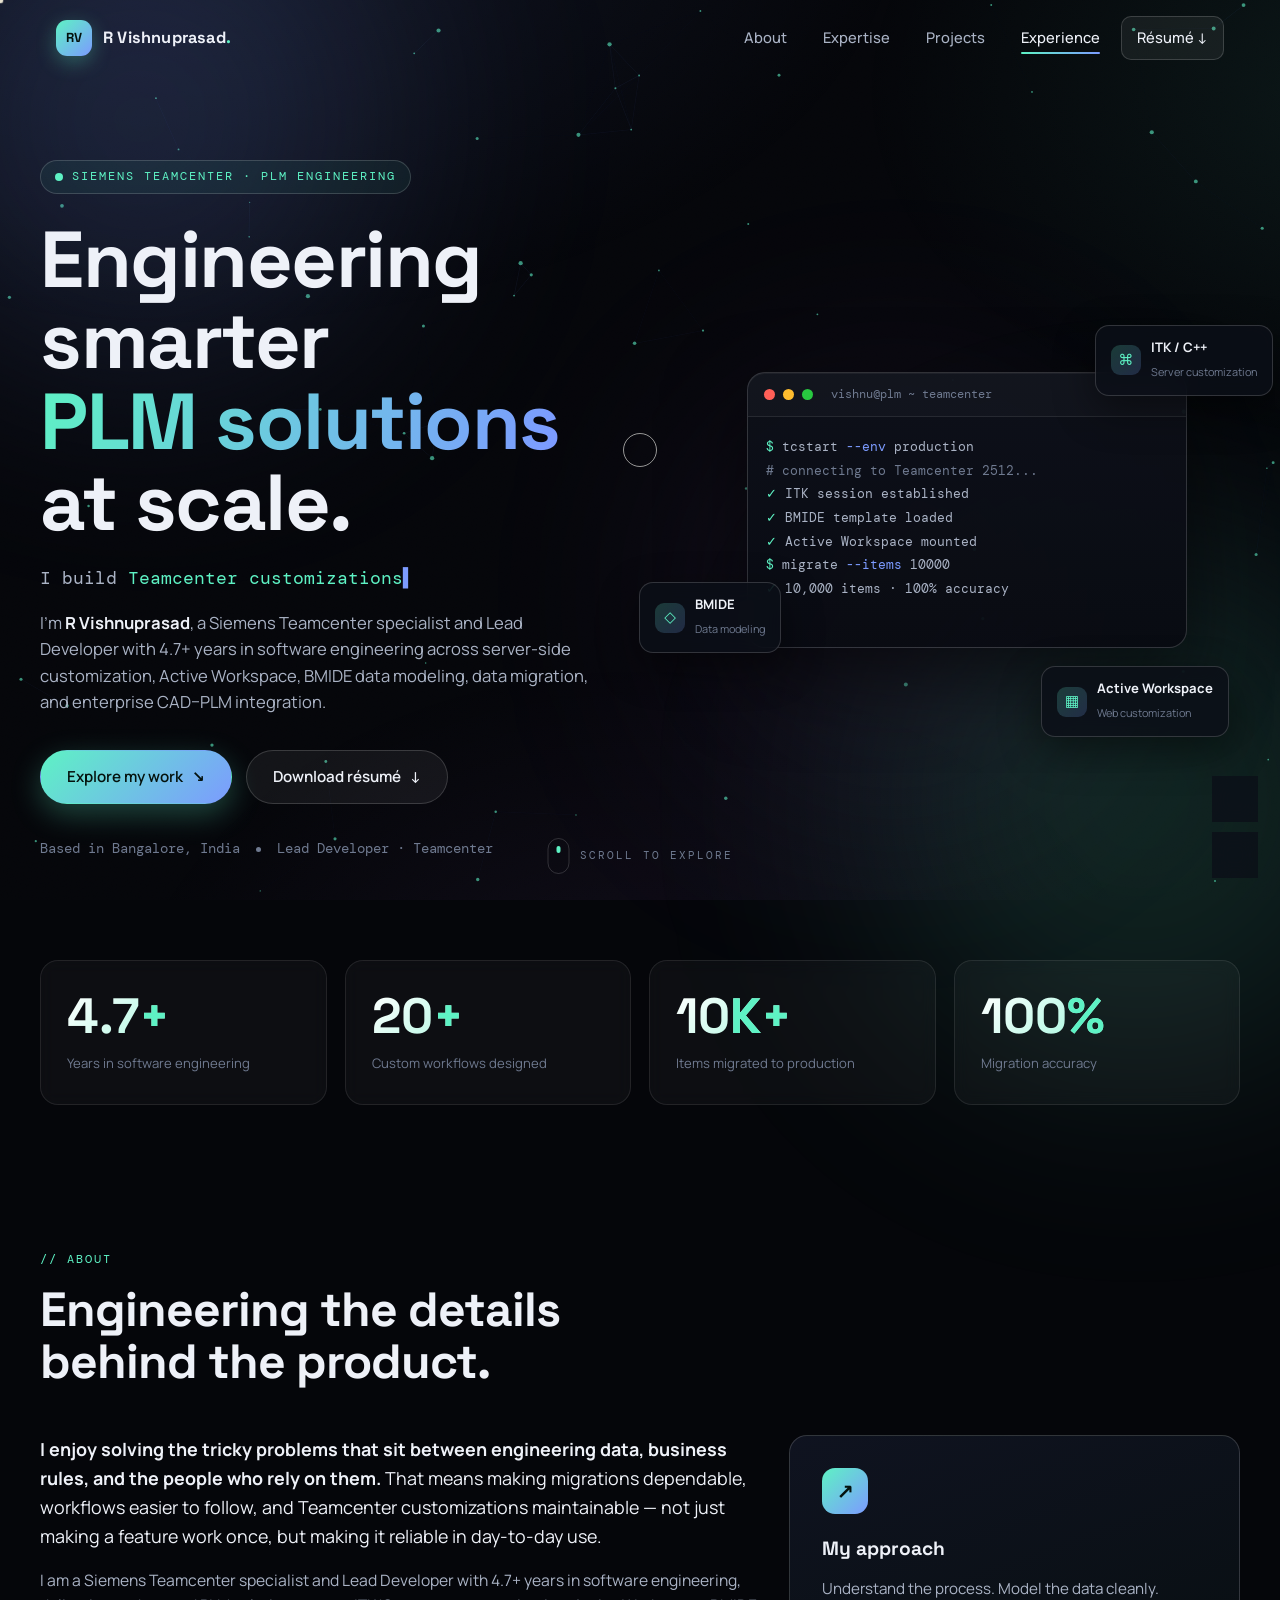
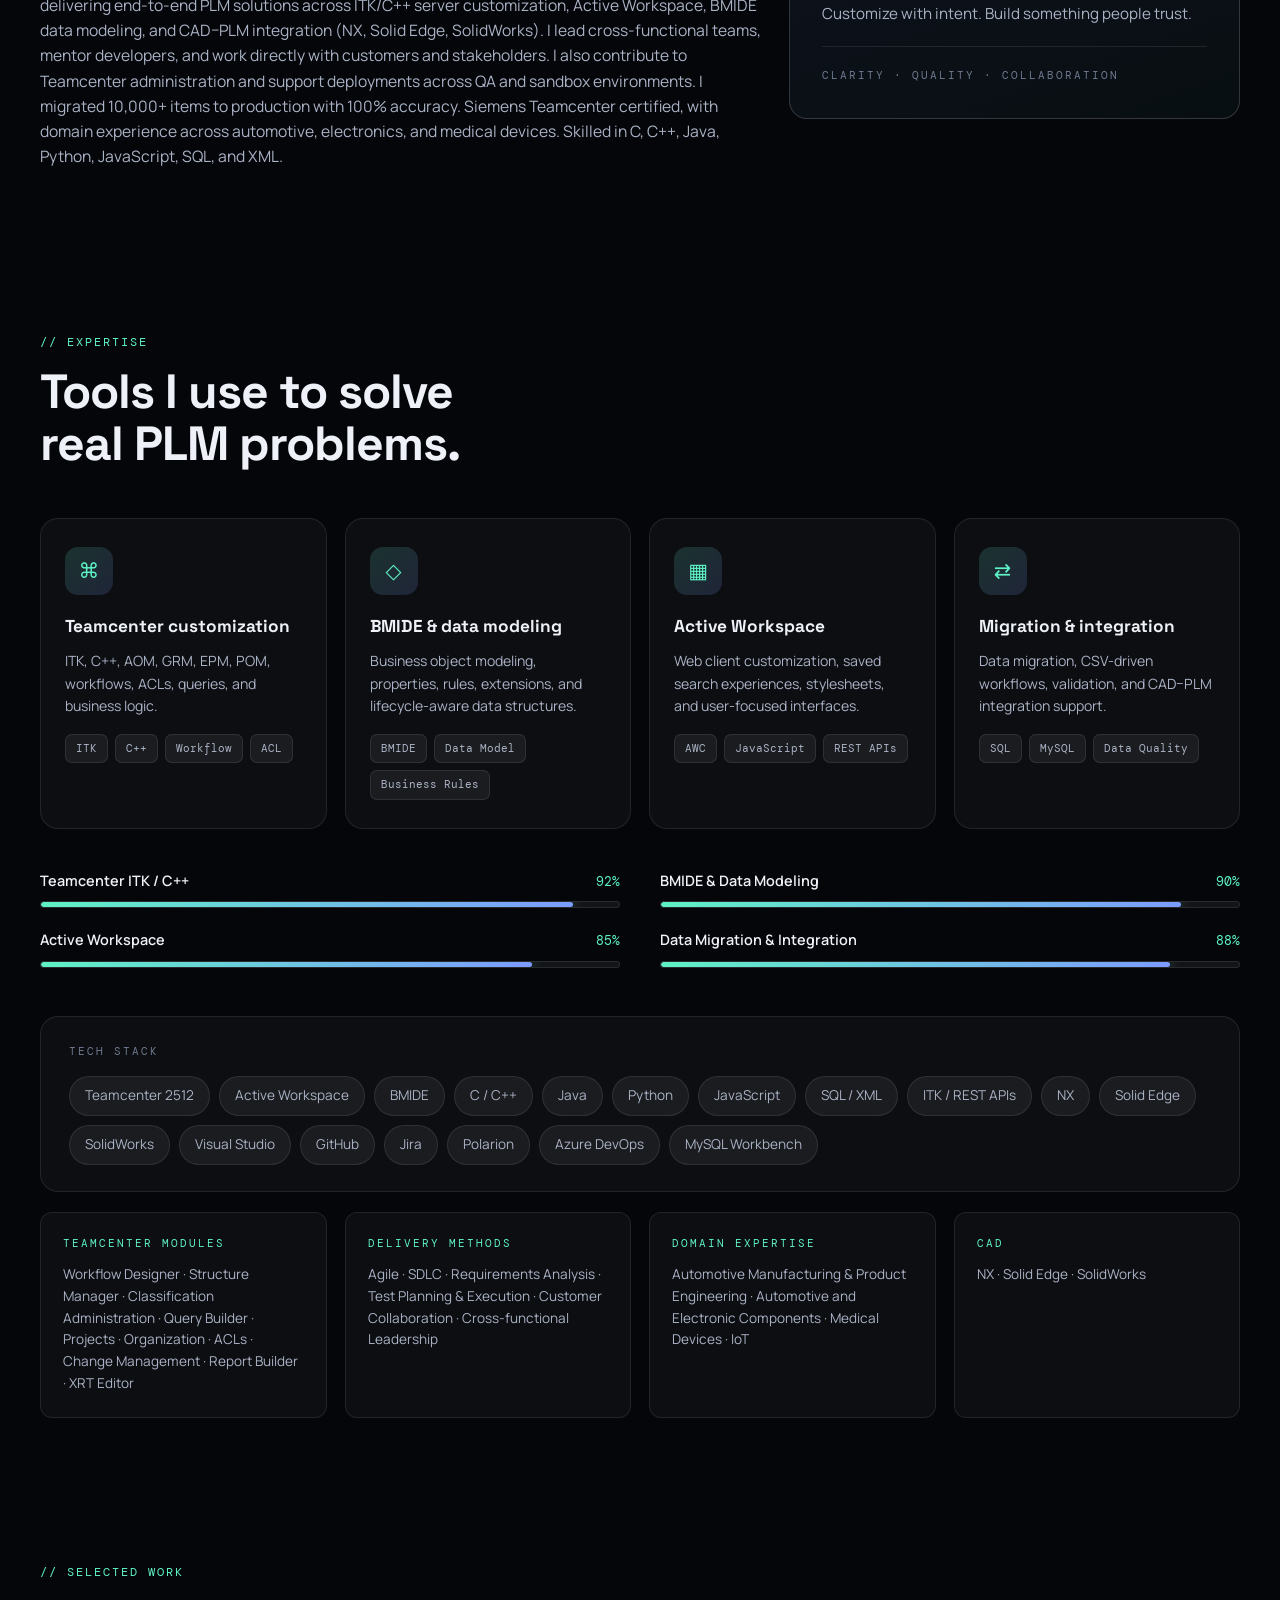
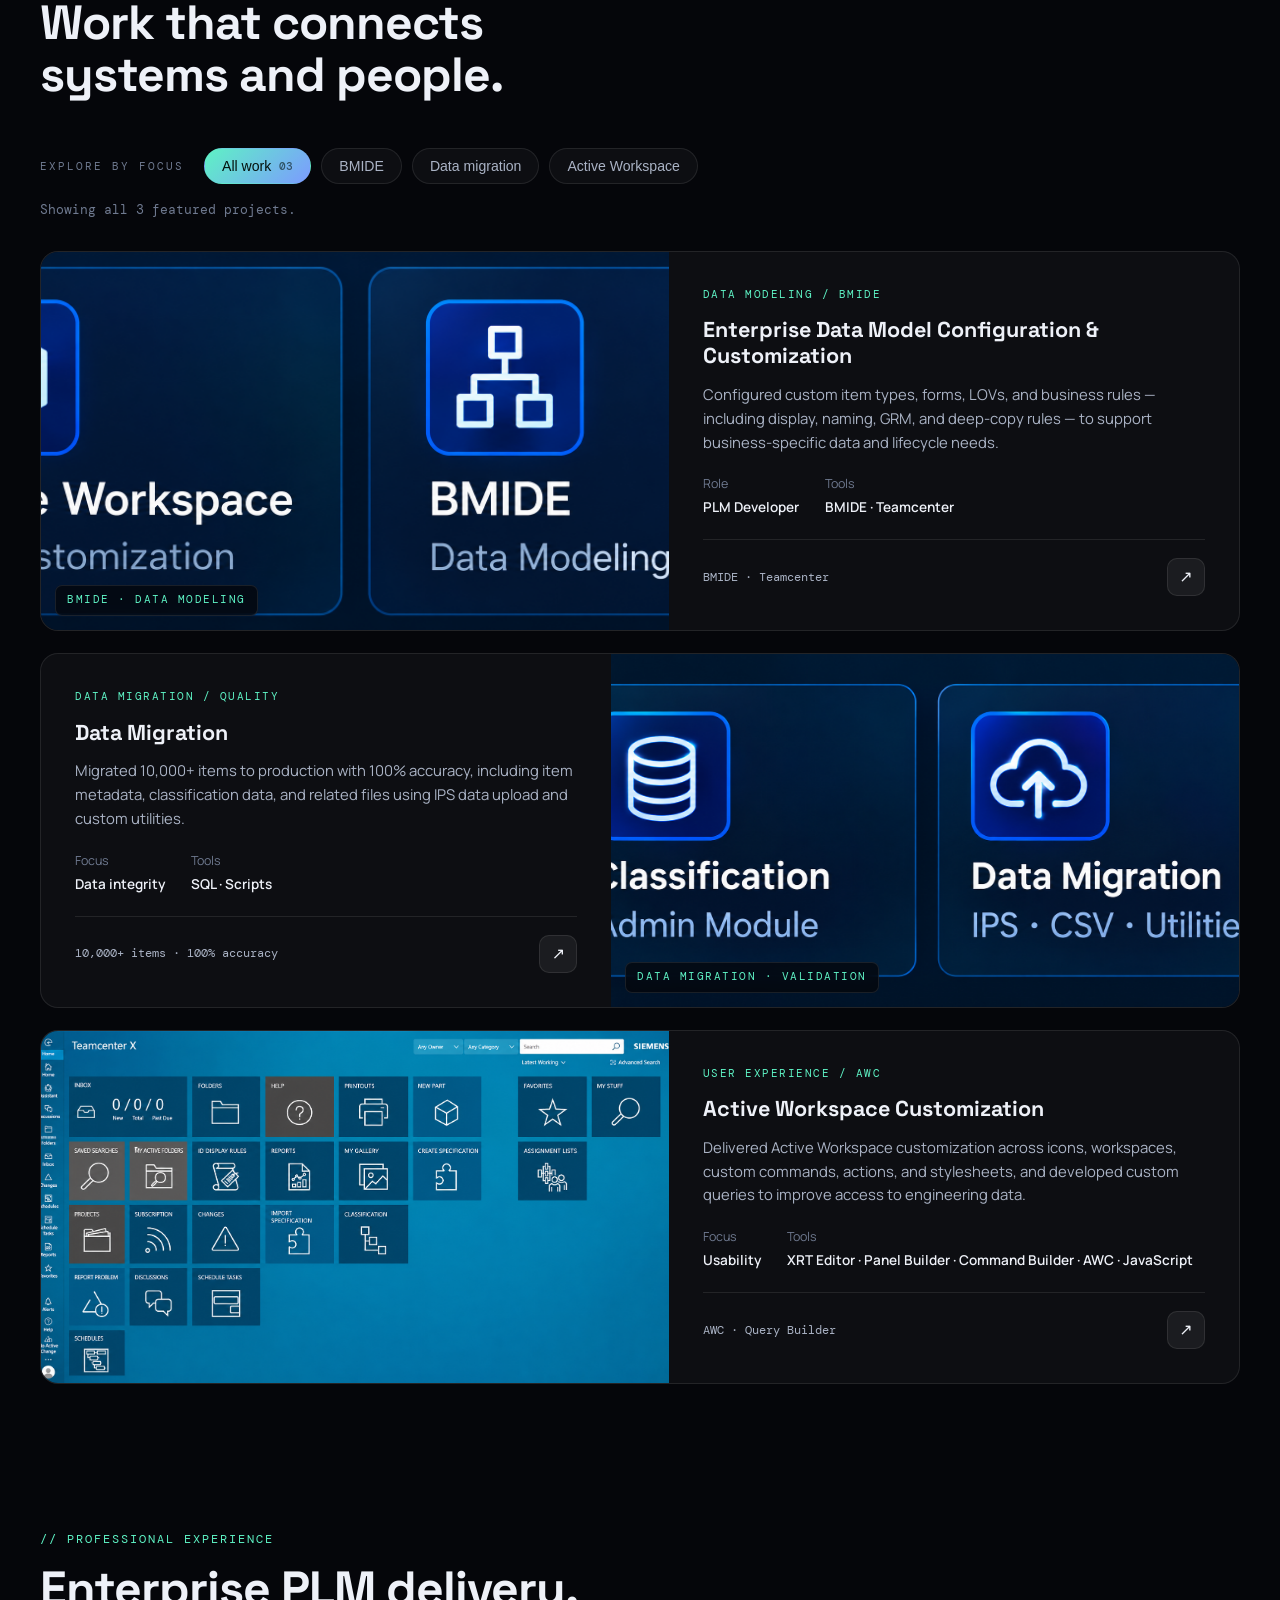
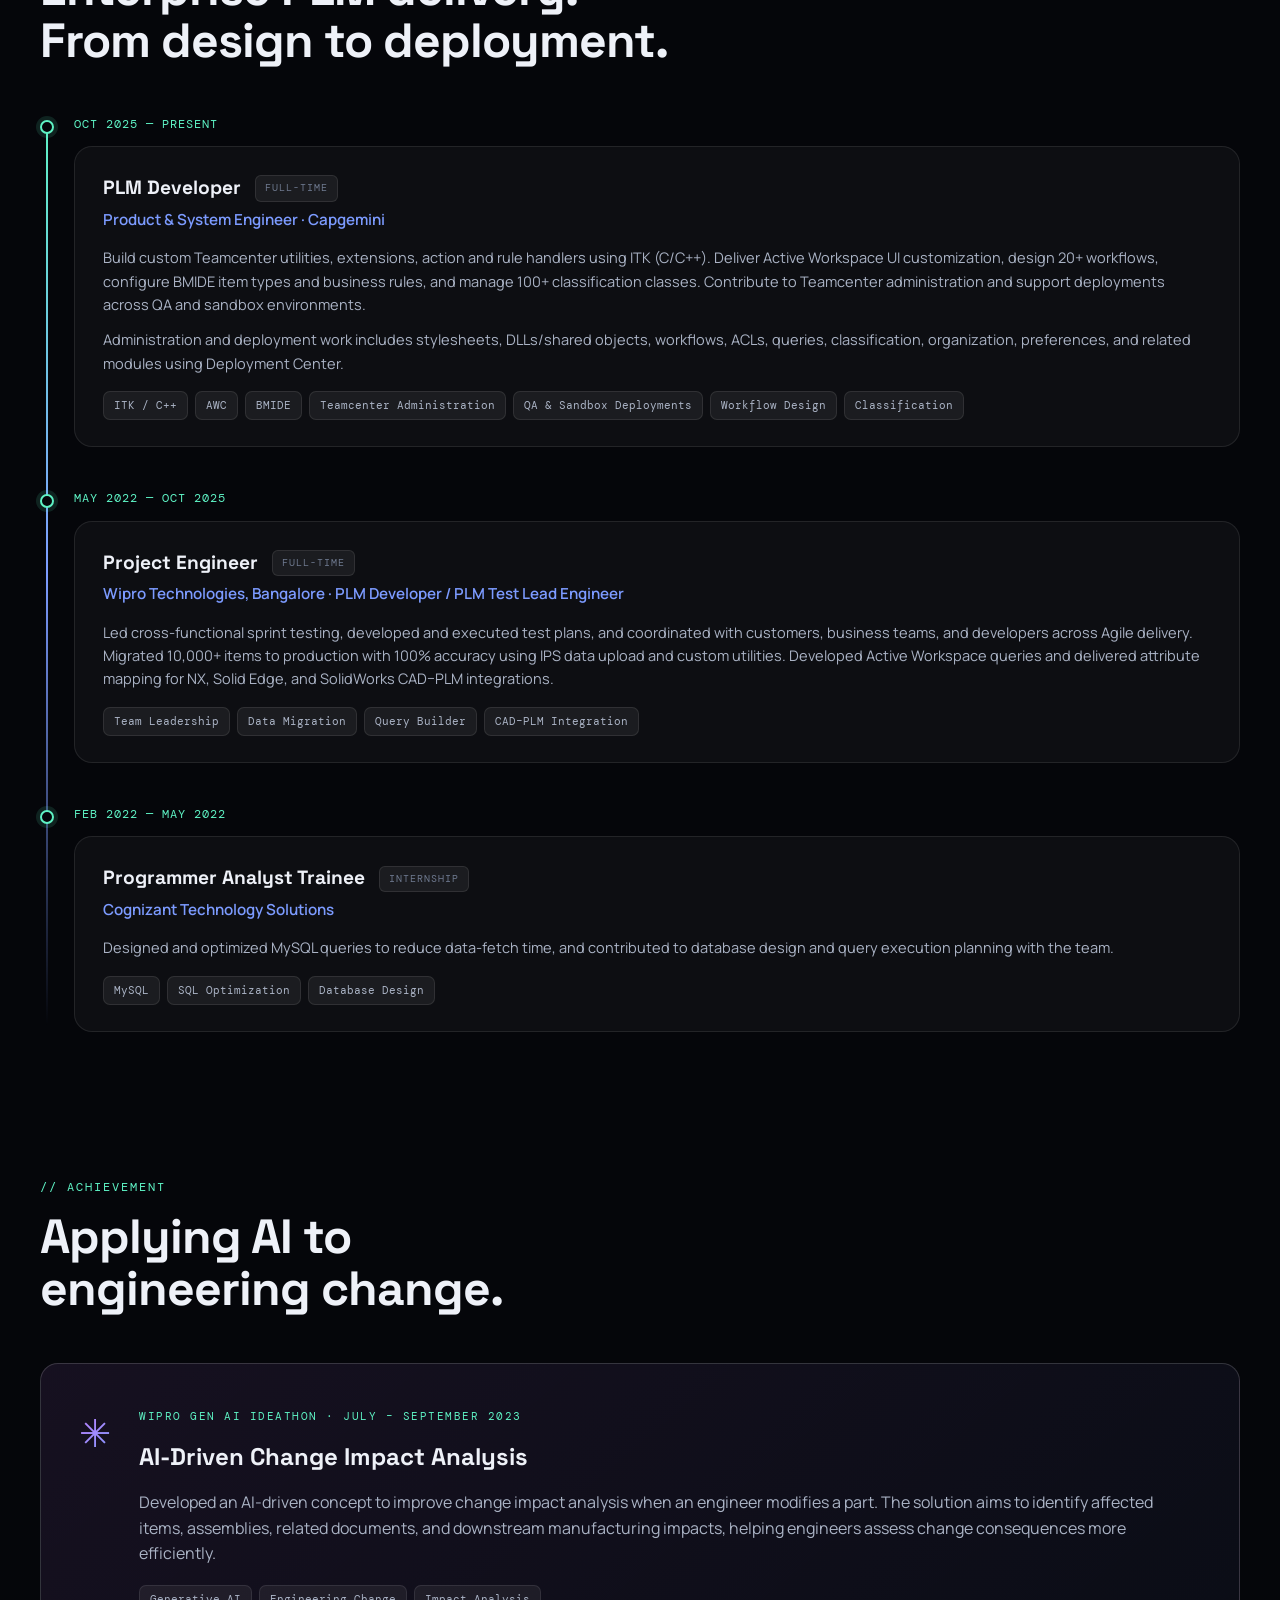
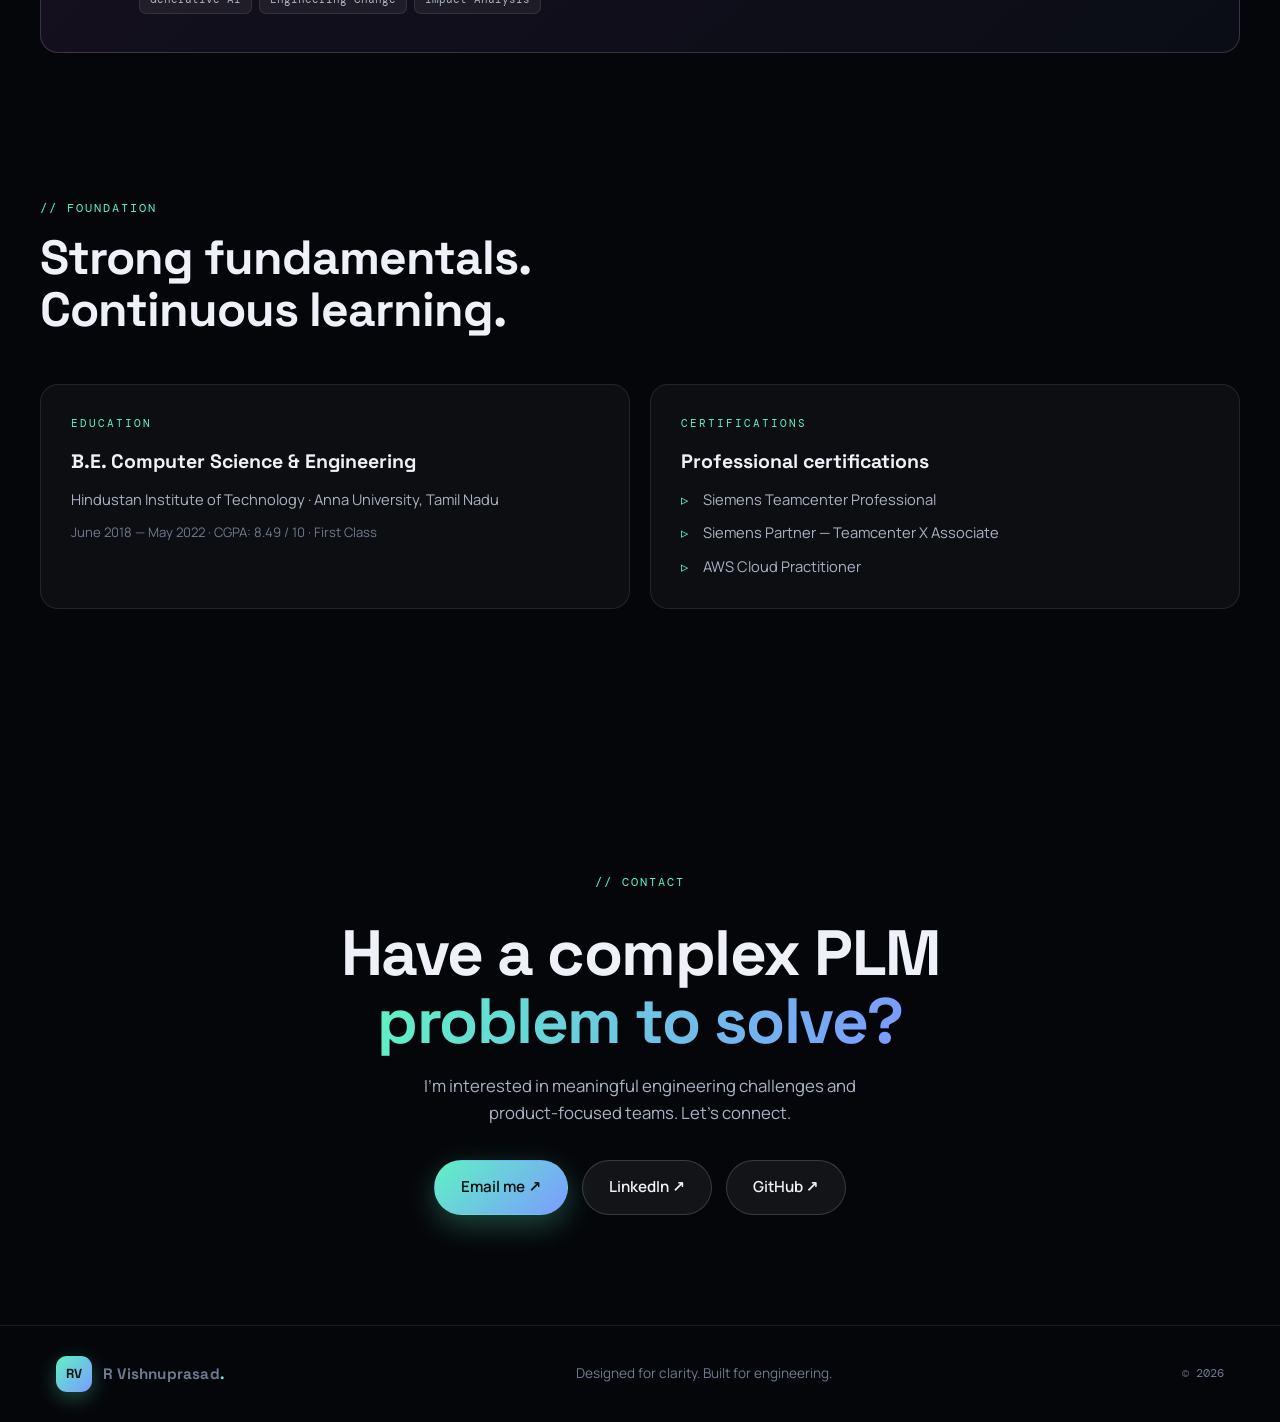
==== commit d8c21937: "Revamp: techy UI — particles, 3D tilt, typewriter, terminal boot, counters, skill bars, resume downl" ====
--- a/index.html
+++ b/index.html
@@ -3,21 +3,41 @@
 <head>
   <meta charset="utf-8">
   <meta name="viewport" content="width=device-width, initial-scale=1">
-  <meta name="description" content="Portfolio of R Vishnuprasad, Siemens Teamcenter specialist and PLM Software Developer.">
+  <meta name="description" content="Portfolio of R Vishnuprasad — Siemens Teamcenter specialist & PLM Software Developer. ITK/C++, Active Workspace, BMIDE, data migration and CAD-PLM integration.">
+  <meta name="theme-color" content="#05060a">
+  <meta property="og:title" content="R Vishnuprasad | Siemens Teamcenter & PLM Developer">
+  <meta property="og:description" content="Engineering smarter PLM solutions at scale. 4.7+ years across Teamcenter customization, Active Workspace, BMIDE and migration.">
+  <meta property="og:type" content="website">
   <title>R Vishnuprasad | Siemens Teamcenter & PLM Developer</title>
   <link rel="preconnect" href="https://fonts.googleapis.com">
   <link rel="preconnect" href="https://fonts.gstatic.com" crossorigin>
-  <link href="https://fonts.googleapis.com/css2?family=DM+Mono:wght@400;500&family=Manrope:wght@400;500;600;700;800&display=swap" rel="stylesheet">
-  <link rel="stylesheet" href="styles.css?v=github-maintenance-2">
+  <link href="https://fonts.googleapis.com/css2?family=DM+Mono:wght@400;500&family=Manrope:wght@400;500;600;700;800&family=Space+Grotesk:wght@400;500;600;700&display=swap" rel="stylesheet">
+  <link rel="stylesheet" href="styles.css?v=techy-3">
 </head>
-<body>
+<body data-theme="dark">
+  <!-- Preloader -->
+  <div class="preloader" id="preloader" aria-hidden="true">
+    <div class="preloader-inner">
+      <div class="preloader-glyph"><span>RV</span><div class="preloader-ring"></div></div>
+      <div class="preloader-bar"><i></i></div>
+      <div class="preloader-text" id="preloaderText">INITIALIZING SYSTEM</div>
+    </div>
+  </div>
+
+  <!-- FX layers -->
+  <canvas class="fx-canvas" id="fxCanvas" aria-hidden="true"></canvas>
+  <div class="grain" aria-hidden="true"></div>
+  <div class="cursor-dot" id="cursorDot" aria-hidden="true"></div>
+  <div class="cursor-ring" id="cursorRing" aria-hidden="true"></div>
   <div class="scroll-progress" id="scrollProgress" aria-hidden="true"></div>
-  <div class="ambient ambient-one"></div><div class="ambient ambient-two"></div>
-  <header class="site-header">
+  <div class="ambient ambient-one"></div><div class="ambient ambient-two"></div><div class="ambient ambient-three"></div>
+
+  <header class="site-header" id="siteHeader">
     <a class="brand" href="#home" aria-label="Home"><span class="brand-mark">RV</span><span>R Vishnuprasad<span class="brand-dot">.</span></span></a>
-    <button class="menu-toggle" id="menuToggle" aria-label="Toggle navigation" aria-expanded="false">☰</button>
+    <button class="menu-toggle" id="menuToggle" aria-label="Toggle navigation" aria-expanded="false"><span></span><span></span><span></span></button>
     <nav id="nav">
-      <a href="#about">About</a><a href="#expertise">Expertise</a><a href="#projects">Projects</a><a href="#experience">Experience</a><a href="#contact" class="nav-cta">Contact ↗</a>
+      <a href="#about">About</a><a href="#expertise">Expertise</a><a href="#projects">Projects</a><a href="#experience">Experience</a>
+      <a class="nav-cta" id="navResume" href="Vishnuprasad_R_Resume.pdf" target="_blank" rel="noopener">Résumé ↓</a>
     </nav>
   </header>
 
@@ -26,50 +46,58 @@
       <div class="hero-copy">
         <div class="eyebrow"><span class="status-dot"></span> SIEMENS TEAMCENTER · PLM ENGINEERING</div>
         <h1>Engineering smarter<br><span class="gradient-text">PLM solutions</span><br>at scale.</h1>
+        <p class="hero-role">I build <span class="typewriter" id="typewriter"></span><span class="type-caret">▍</span></p>
         <p class="hero-lede">I'm <strong>R Vishnuprasad</strong>, a Siemens Teamcenter specialist and Lead Developer with 4.7+ years in software engineering across server-side customization, Active Workspace, BMIDE data modeling, data migration, and enterprise CAD–PLM integration.</p>
         <div class="hero-actions">
-          <a class="button button-primary" href="#projects">Explore my work <span>↘</span></a>
-          <a class="button button-secondary" href="#contact">Let's connect <span>↗</span></a>
+          <a class="button button-primary magnetic" href="#projects">Explore my work <span>↘</span></a>
+          <a class="button button-secondary magnetic" href="Vishnuprasad_R_Resume.pdf" target="_blank" rel="noopener">Download résumé <span>↓</span></a>
         </div>
         <div class="hero-meta"><span>Based in Bangalore, India</span><span class="meta-divider"></span><span>Lead Developer · Teamcenter</span></div>
       </div>
-      <div class="hero-visual" aria-label="Abstract technical illustration">
-        <div class="orbit orbit-a"></div><div class="orbit orbit-b"></div><div class="orbit orbit-c"></div>
-        <div class="core-card">
-          <div class="core-top"><span class="tiny-label">PLM / SYSTEM MAP</span><span class="live-pill">● ACTIVE</span></div>
-          <div class="core-symbol"><span class="symbol-line"></span><span class="symbol-line"></span><span class="symbol-line"></span><span class="symbol-line"></span><span class="symbol-node">TC</span></div>
-          <div class="core-caption"><strong>Connected product lifecycle</strong><span>Data · Process · Structure</span></div>
+
+      <div class="hero-visual" aria-label="Live engineering terminal">
+        <div class="terminal tilt" data-tilt>
+          <div class="terminal-bar"><span class="tdot tdot-r"></span><span class="tdot tdot-y"></span><span class="tdot tdot-g"></span><span class="terminal-title">vishnu@plm ~ teamcenter</span></div>
+          <div class="terminal-body" id="terminalBody"></div>
         </div>
         <div class="float-chip chip-one"><span class="chip-icon">⌘</span><span><b>ITK / C++</b><small>Server customization</small></span></div>
         <div class="float-chip chip-two"><span class="chip-icon">◇</span><span><b>BMIDE</b><small>Data modeling</small></span></div>
         <div class="float-chip chip-three"><span class="chip-icon">▦</span><span><b>Active Workspace</b><small>Web customization</small></span></div>
-        <div class="visual-grid"></div>
       </div>
-      <div class="hero-scroll"><span></span> SCROLL TO EXPLORE</div>
+      <a class="hero-scroll" href="#about"><span></span> SCROLL TO EXPLORE</a>
     </section>
 
     <section class="stats section-wrap">
-      <div class="stat"><strong>4.7<span>+</span></strong><small>Years in software engineering</small></div>
-      <div class="stat"><strong>20<span>+</span></strong><small>Custom workflows designed</small></div>
-      <div class="stat"><strong>10K<span>+</span></strong><small>Items migrated to production</small></div>
+      <div class="stat tilt" data-tilt><strong data-count="4.7" data-suffix="+" data-decimals="1">0</strong><small>Years in software engineering</small></div>
+      <div class="stat tilt" data-tilt><strong data-count="20" data-suffix="+">0</strong><small>Custom workflows designed</small></div>
+      <div class="stat tilt" data-tilt><strong data-count="10" data-suffix="K+">0</strong><small>Items migrated to production</small></div>
+      <div class="stat tilt" data-tilt><strong data-count="100" data-suffix="%">0</strong><small>Migration accuracy</small></div>
     </section>
 
     <section class="section-wrap section-block" id="about">
-      <div class="section-heading"><span class="section-index">ABOUT</span><h2>Engineering the details<br>behind the product.</h2></div>
+      <div class="section-heading"><span class="section-index">// ABOUT</span><h2>Engineering the details<br>behind the product.</h2></div>
       <div class="about-grid">
-        <div class="about-lead"><p><strong>I enjoy solving the tricky problems that sit between engineering data, business rules, and the people who rely on them.</strong> That means making migrations dependable, workflows easier to follow, and Teamcenter customizations maintainable, not just making a feature work once, but making it reliable in day-to-day use.</p><p class="muted">I am a Siemens Teamcenter specialist and Lead Developer with 4.7+ years in software engineering, delivering end-to-end PLM solutions across ITK/C++ server customization, Active Workspace, BMIDE data modeling, and CAD–PLM integration (NX, Solid Edge, SolidWorks). I lead cross-functional teams, mentor developers, and work directly with customers and stakeholders. I also contribute to Teamcenter administration and support deployments across QA and sandbox environments. I migrated 10,000+ items to production with 100% accuracy. Siemens Teamcenter certified, with domain experience across automotive, electronics, and medical devices. Skilled in C, C++, Java, Python, JavaScript, SQL, and XML.</p></div>
-        <div class="about-note"><div class="note-icon">↗</div><h3>My approach</h3><p>Understand the process. Model the data cleanly. Customize with intent. Build something people trust.</p><div class="note-line"></div><span class="tiny-label">CLARITY · QUALITY · COLLABORATION</span></div>
+        <div class="about-lead"><p><strong>I enjoy solving the tricky problems that sit between engineering data, business rules, and the people who rely on them.</strong> That means making migrations dependable, workflows easier to follow, and Teamcenter customizations maintainable — not just making a feature work once, but making it reliable in day-to-day use.</p><p class="muted">I am a Siemens Teamcenter specialist and Lead Developer with 4.7+ years in software engineering, delivering end-to-end PLM solutions across ITK/C++ server customization, Active Workspace, BMIDE data modeling, and CAD–PLM integration (NX, Solid Edge, SolidWorks). I lead cross-functional teams, mentor developers, and work directly with customers and stakeholders. I also contribute to Teamcenter administration and support deployments across QA and sandbox environments. I migrated 10,000+ items to production with 100% accuracy. Siemens Teamcenter certified, with domain experience across automotive, electronics, and medical devices. Skilled in C, C++, Java, Python, JavaScript, SQL, and XML.</p></div>
+        <div class="about-note tilt" data-tilt><div class="note-icon">↗</div><h3>My approach</h3><p>Understand the process. Model the data cleanly. Customize with intent. Build something people trust.</p><div class="note-line"></div><span class="tiny-label">CLARITY · QUALITY · COLLABORATION</span></div>
       </div>
     </section>
 
     <section class="section-wrap section-block" id="expertise">
-      <div class="section-heading"><span class="section-index">EXPERTISE</span><h2>Tools I use to solve<br>real PLM problems.</h2></div>
+      <div class="section-heading"><span class="section-index">// EXPERTISE</span><h2>Tools I use to solve<br>real PLM problems.</h2></div>
       <div class="expertise-grid">
-        <article class="skill-card"><div class="skill-icon">⌘</div><h3>Teamcenter customization</h3><p>ITK, C++, AOM, GRM, EPM, POM, workflows, ACLs, queries, and business logic.</p><div class="tags"><span>ITK</span><span>C++</span><span>Workflow</span><span>ACL</span></div></article>
-        <article class="skill-card"><div class="skill-icon">◇</div><h3>BMIDE & data modeling</h3><p>Business object modeling, properties, rules, extensions, and lifecycle-aware data structures.</p><div class="tags"><span>BMIDE</span><span>Data Model</span><span>Business Rules</span></div></article>
-        <article class="skill-card"><div class="skill-icon">▦</div><h3>Active Workspace</h3><p>Web client customization, saved search experiences, stylesheets, and user-focused interfaces.</p><div class="tags"><span>AWC</span><span>JavaScript</span><span>REST APIs</span></div></article>
-        <article class="skill-card"><div class="skill-icon">⇄</div><h3>Migration & integration</h3><p>Data migration, CSV-driven workflows, validation, and CAD–PLM integration support.</p><div class="tags"><span>SQL</span><span>MySQL</span><span>Data Quality</span></div></article>
+        <article class="skill-card tilt" data-tilt><div class="skill-icon">⌘</div><h3>Teamcenter customization</h3><p>ITK, C++, AOM, GRM, EPM, POM, workflows, ACLs, queries, and business logic.</p><div class="tags"><span>ITK</span><span>C++</span><span>Workflow</span><span>ACL</span></div></article>
+        <article class="skill-card tilt" data-tilt><div class="skill-icon">◇</div><h3>BMIDE & data modeling</h3><p>Business object modeling, properties, rules, extensions, and lifecycle-aware data structures.</p><div class="tags"><span>BMIDE</span><span>Data Model</span><span>Business Rules</span></div></article>
+        <article class="skill-card tilt" data-tilt><div class="skill-icon">▦</div><h3>Active Workspace</h3><p>Web client customization, saved search experiences, stylesheets, and user-focused interfaces.</p><div class="tags"><span>AWC</span><span>JavaScript</span><span>REST APIs</span></div></article>
+        <article class="skill-card tilt" data-tilt><div class="skill-icon">⇄</div><h3>Migration & integration</h3><p>Data migration, CSV-driven workflows, validation, and CAD–PLM integration support.</p><div class="tags"><span>SQL</span><span>MySQL</span><span>Data Quality</span></div></article>
       </div>
+
+      <div class="skillbars">
+        <div class="skillbar"><div class="skillbar-top"><span>Teamcenter ITK / C++</span><em data-level="92">92%</em></div><div class="skillbar-track"><i data-level="92"></i></div></div>
+        <div class="skillbar"><div class="skillbar-top"><span>BMIDE & Data Modeling</span><em data-level="90">90%</em></div><div class="skillbar-track"><i data-level="90"></i></div></div>
+        <div class="skillbar"><div class="skillbar-top"><span>Active Workspace</span><em data-level="85">85%</em></div><div class="skillbar-track"><i data-level="85"></i></div></div>
+        <div class="skillbar"><div class="skillbar-top"><span>Data Migration & Integration</span><em data-level="88">88%</em></div><div class="skillbar-track"><i data-level="88"></i></div></div>
+      </div>
+
       <div class="toolbelt"><span class="tiny-label">TECH STACK</span><div class="tool-list"><span>Teamcenter 2512</span><span>Active Workspace</span><span>BMIDE</span><span>C / C++</span><span>Java</span><span>Python</span><span>JavaScript</span><span>SQL / XML</span><span>ITK / REST APIs</span><span>NX</span><span>Solid Edge</span><span>SolidWorks</span><span>Visual Studio</span><span>GitHub</span><span>Jira</span><span>Polarion</span><span>Azure DevOps</span><span>MySQL Workbench</span></div></div>
       <div class="skills-detail-grid">
         <div class="skills-detail"><span class="tiny-label">TEAMCENTER MODULES</span><p>Workflow Designer · Structure Manager · Classification Administration · Query Builder · Projects · Organization · ACLs · Change Management · Report Builder · XRT Editor</p></div>
@@ -80,7 +108,7 @@
     </section>
 
     <section class="section-wrap section-block" id="projects">
-      <div class="section-heading"><span class="section-index">SELECTED WORK</span><h2>Work that connects<br>systems and people.</h2></div>
+      <div class="section-heading"><span class="section-index">// SELECTED WORK</span><h2>Work that connects<br>systems and people.</h2></div>
       <div class="interaction-tools" aria-label="Filter projects">
         <span class="tiny-label">EXPLORE BY FOCUS</span>
         <div class="project-filters" role="group" aria-label="Project category filters">
@@ -94,7 +122,7 @@
       <div class="projects-list">
         <article class="project-card" data-category="bmide">
           <div class="project-visual project-visual-a project-image-stage"><img class="project-image-preview" src="teamcenter-bmide-preview.png" alt="Teamcenter BMIDE data modeling interface concept" loading="lazy"><span class="image-caption">BMIDE · DATA MODELING</span></div>
-          <div class="project-content"><div class="project-type">DATA MODELING / BMIDE</div><h3>Enterprise Data Model Configuration & Customization</h3><p>Configured custom item types, forms, LOVs, and business rules, including display, naming, GRM, and deep-copy rules, to support business-specific data and lifecycle needs.</p><div class="project-details"><span>Role <b>PLM Developer</b></span><span>Tools <b>BMIDE · Teamcenter</b></span></div><div class="project-footer"><span class="project-status">BMIDE · Teamcenter</span><a href="#contact" aria-label="Ask about this project">↗</a></div></div>
+          <div class="project-content"><div class="project-type">DATA MODELING / BMIDE</div><h3>Enterprise Data Model Configuration &amp; Customization</h3><p>Configured custom item types, forms, LOVs, and business rules — including display, naming, GRM, and deep-copy rules — to support business-specific data and lifecycle needs.</p><div class="project-details"><span>Role <b>PLM Developer</b></span><span>Tools <b>BMIDE · Teamcenter</b></span></div><div class="project-footer"><span class="project-status">BMIDE · Teamcenter</span><a href="#contact" aria-label="Ask about this project">↗</a></div></div>
         </article>
         <article class="project-card project-reverse" data-category="migration">
           <div class="project-visual project-visual-b project-image-stage"><img class="project-image-preview" src="teamcenter-migration-preview.png" alt="Teamcenter data migration and validation interface concept" loading="lazy"><span class="image-caption">DATA MIGRATION · VALIDATION</span></div>
@@ -102,39 +130,41 @@
         </article>
         <article class="project-card" data-category="awc">
           <div class="project-visual project-visual-c project-visual-awc"><img class="awc-project-image" src="teamcenter-awc-home.png" alt="Siemens Teamcenter X Active Workspace home dashboard showing folders, searches, reports, classification, and engineering tools" loading="lazy"></div>
-          <div class="project-content"><div class="project-type">USER EXPERIENCE / AWC</div><h3>Active Workspace Customization</h3><p>Delivered Active Workspace customization across icons, workspaces, custom commands, actions, and stylesheets, and developed custom queries to improve access to engineering data.</p><div class="project-details"><span>Focus <b>Usability</b></span><span>Tools <b>XRT Editor· Panel Builder · Command Builder · AWC · JavaScript</b></span></div><div class="project-footer"><span class="project-status">AWC · Query Builder</span><a href="#contact" aria-label="Ask about this project">↗</a></div></div>
+          <div class="project-content"><div class="project-type">USER EXPERIENCE / AWC</div><h3>Active Workspace Customization</h3><p>Delivered Active Workspace customization across icons, workspaces, custom commands, actions, and stylesheets, and developed custom queries to improve access to engineering data.</p><div class="project-details"><span>Focus <b>Usability</b></span><span>Tools <b>XRT Editor · Panel Builder · Command Builder · AWC · JavaScript</b></span></div><div class="project-footer"><span class="project-status">AWC · Query Builder</span><a href="#contact" aria-label="Ask about this project">↗</a></div></div>
         </article>
       </div>
     </section>
 
     <section class="section-wrap section-block" id="experience">
-      <div class="section-heading"><span class="section-index">PROFESSIONAL EXPERIENCE</span><h2>Enterprise PLM delivery.<br>From design to deployment.</h2></div>
+      <div class="section-heading"><span class="section-index">// PROFESSIONAL EXPERIENCE</span><h2>Enterprise PLM delivery.<br>From design to deployment.</h2></div>
       <div class="timeline">
-        <div class="timeline-item"><div class="timeline-date">OCT 2025 - PRESENT</div><div class="timeline-marker"></div><div class="timeline-body"><div class="timeline-top"><h3>PLM Developer</h3><span class="timeline-type">FULL-TIME</span></div><h4>Product & System Engineer · Capgemini</h4><p>Build custom Teamcenter utilities, extensions, action and rule handlers using ITK (C/C++). Deliver Active Workspace UI customization, design 20+ workflows, configure BMIDE item types and business rules, and manage 100+ classification classes. Contribute to Teamcenter administration and support deployments across QA and sandbox environments.</p><p>Administration and deployment work includes stylesheets, DLLs/shared objects, workflows, ACLs, queries, classification, organization, preferences, and related modules using Deployment Center.</p><div class="tags"><span>ITK / C++</span><span>AWC</span><span>BMIDE</span><span>Teamcenter Administration</span><span>QA & Sandbox Deployments</span><span>Workflow Design</span><span>Classification</span></div></div></div>
-        <div class="timeline-item"><div class="timeline-date">MAY 2022 - OCT 2025</div><div class="timeline-marker"></div><div class="timeline-body"><div class="timeline-top"><h3>Project Engineer</h3><span class="timeline-type">FULL-TIME</span></div><h4>Wipro Technologies, Bangalore · PLM Developer / PLM Test Lead Engineer</h4><p>Led cross-functional sprint testing, developed and executed test plans, and coordinated with customers, business teams, and developers across Agile delivery. Migrated 10,000+ items to production with 100% accuracy using IPS data upload and custom utilities. Developed Active Workspace queries and delivered attribute mapping for NX, Solid Edge, and SolidWorks CAD–PLM integrations.</p><div class="tags"><span>Team Leadership</span><span>Data Migration</span><span>Query Builder</span><span>CAD–PLM Integration</span></div></div></div>
-        <div class="timeline-item"><div class="timeline-date">FEB 2022 - MAY 2022</div><div class="timeline-marker"></div><div class="timeline-body"><div class="timeline-top"><h3>Programmer Analyst Trainee</h3><span class="timeline-type">INTERNSHIP</span></div><h4>Cognizant Technology Solutions</h4><p>Designed and optimized MySQL queries to reduce data-fetch time, and contributed to database design and query execution planning with the team.</p><div class="tags"><span>MySQL</span><span>SQL Optimization</span><span>Database Design</span></div></div></div>
+        <div class="timeline-item"><div class="timeline-date">OCT 2025 — PRESENT</div><div class="timeline-marker"></div><div class="timeline-body"><div class="timeline-top"><h3>PLM Developer</h3><span class="timeline-type">FULL-TIME</span></div><h4>Product &amp; System Engineer · Capgemini</h4><p>Build custom Teamcenter utilities, extensions, action and rule handlers using ITK (C/C++). Deliver Active Workspace UI customization, design 20+ workflows, configure BMIDE item types and business rules, and manage 100+ classification classes. Contribute to Teamcenter administration and support deployments across QA and sandbox environments.</p><p>Administration and deployment work includes stylesheets, DLLs/shared objects, workflows, ACLs, queries, classification, organization, preferences, and related modules using Deployment Center.</p><div class="tags"><span>ITK / C++</span><span>AWC</span><span>BMIDE</span><span>Teamcenter Administration</span><span>QA &amp; Sandbox Deployments</span><span>Workflow Design</span><span>Classification</span></div></div></div>
+        <div class="timeline-item"><div class="timeline-date">MAY 2022 — OCT 2025</div><div class="timeline-marker"></div><div class="timeline-body"><div class="timeline-top"><h3>Project Engineer</h3><span class="timeline-type">FULL-TIME</span></div><h4>Wipro Technologies, Bangalore · PLM Developer / PLM Test Lead Engineer</h4><p>Led cross-functional sprint testing, developed and executed test plans, and coordinated with customers, business teams, and developers across Agile delivery. Migrated 10,000+ items to production with 100% accuracy using IPS data upload and custom utilities. Developed Active Workspace queries and delivered attribute mapping for NX, Solid Edge, and SolidWorks CAD–PLM integrations.</p><div class="tags"><span>Team Leadership</span><span>Data Migration</span><span>Query Builder</span><span>CAD–PLM Integration</span></div></div></div>
+        <div class="timeline-item"><div class="timeline-date">FEB 2022 — MAY 2022</div><div class="timeline-marker"></div><div class="timeline-body"><div class="timeline-top"><h3>Programmer Analyst Trainee</h3><span class="timeline-type">INTERNSHIP</span></div><h4>Cognizant Technology Solutions</h4><p>Designed and optimized MySQL queries to reduce data-fetch time, and contributed to database design and query execution planning with the team.</p><div class="tags"><span>MySQL</span><span>SQL Optimization</span><span>Database Design</span></div></div></div>
       </div>
     </section>
 
     <section class="section-wrap section-block" id="achievement">
-      <div class="section-heading"><span class="section-index">ACHIEVEMENT</span><h2>Applying AI to<br>engineering change.</h2></div>
-      <article class="achievement-card">
+      <div class="section-heading"><span class="section-index">// ACHIEVEMENT</span><h2>Applying AI to<br>engineering change.</h2></div>
+      <article class="achievement-card tilt" data-tilt>
         <div class="achievement-mark">✳</div>
-        <div class="achievement-content"><span class="project-type">WIPRO GEN AI IDEATHON · JULY - SEPTEMBER 2023</span><h3>AI-Driven Change Impact Analysis</h3><p>Developed an AI-driven concept to improve change impact analysis when an engineer modifies a part. The solution aims to identify affected items, assemblies, related documents, and downstream manufacturing impacts, helping engineers assess change consequences more efficiently.</p><div class="tags"><span>Generative AI</span><span>Engineering Change</span><span>Impact Analysis</span></div></div>
+        <div class="achievement-content"><span class="project-type">WIPRO GEN AI IDEATHON · JULY – SEPTEMBER 2023</span><h3>AI-Driven Change Impact Analysis</h3><p>Developed an AI-driven concept to improve change impact analysis when an engineer modifies a part. The solution aims to identify affected items, assemblies, related documents, and downstream manufacturing impacts, helping engineers assess change consequences more efficiently.</p><div class="tags"><span>Generative AI</span><span>Engineering Change</span><span>Impact Analysis</span></div></div>
       </article>
     </section>
 
     <section class="section-wrap section-block education-block">
-      <div class="section-heading"><span class="section-index">FOUNDATION</span><h2>Strong fundamentals.<br>Continuous learning.</h2></div>
+      <div class="section-heading"><span class="section-index">// FOUNDATION</span><h2>Strong fundamentals.<br>Continuous learning.</h2></div>
       <div class="education-grid">
-        <div class="education-card"><span class="tiny-label">EDUCATION</span><h3>B.E. Computer Science & Engineering</h3><p>Hindustan Institute of Technology · Anna University, Tamil Nadu</p><small>June 2018 - May 2022 · CGPA: 8.49 / 10 · First Class</small></div>
-        <div class="education-card"><span class="tiny-label">CERTIFICATIONS</span><h3>Professional certifications</h3><ul><li>Siemens Teamcenter Professional</li><li>Siemens Partner - Teamcenter X Associate</li><li>AWS Cloud Practitioner</li></ul></div>
+        <div class="education-card tilt" data-tilt><span class="tiny-label">EDUCATION</span><h3>B.E. Computer Science &amp; Engineering</h3><p>Hindustan Institute of Technology · Anna University, Tamil Nadu</p><small>June 2018 — May 2022 · CGPA: 8.49 / 10 · First Class</small></div>
+        <div class="education-card tilt" data-tilt><span class="tiny-label">CERTIFICATIONS</span><h3>Professional certifications</h3><ul><li>Siemens Teamcenter Professional</li><li>Siemens Partner — Teamcenter X Associate</li><li>AWS Cloud Practitioner</li></ul></div>
       </div>
     </section>
 
-    <section class="contact-section" id="contact"><div class="contact-inner section-wrap"><span class="section-index">CONTACT</span><h2>Have a complex PLM<br><span class="gradient-text">problem to solve?</span></h2><p>I'm interested in meaningful engineering challenges and product-focused teams. Let's connect.</p><div class="contact-actions"><a class="button button-primary" id="emailLink" href="https://mail.google.com/mail/?view=cm&amp;fs=1&amp;to=rvishnuprasad310%40gmail.com" target="_blank" rel="noopener noreferrer">Email me ↗</a><a class="button button-secondary" id="linkedinLink" href="https://www.linkedin.com/" target="_blank" rel="noreferrer">LinkedIn ↗</a><a class="button button-secondary" id="githubLink" href="./github.html">GitHub ↗</a></div></div></section>
+    <section class="contact-section" id="contact"><div class="contact-inner section-wrap"><span class="section-index">// CONTACT</span><h2>Have a complex PLM<br><span class="gradient-text">problem to solve?</span></h2><p>I'm interested in meaningful engineering challenges and product-focused teams. Let's connect.</p><div class="contact-actions"><a class="button button-primary magnetic" id="emailLink" href="https://mail.google.com/mail/?view=cm&amp;fs=1&amp;to=rvishnuprasad310%40gmail.com" target="_blank" rel="noopener noreferrer">Email me ↗</a><a class="button button-secondary magnetic" id="linkedinLink" href="https://www.linkedin.com/in/vishnuprasad-r-2a908b190/" target="_blank" rel="noopener noreferrer">LinkedIn ↗</a><a class="button button-secondary magnetic" id="githubLink" href="https://github.com/vishnuprasad0509" target="_blank" rel="noopener noreferrer">GitHub ↗</a></div></div></section>
   </main>
-  <footer class="site-footer"><a class="brand" href="#home"><span class="brand-mark">RV</span><span>R Vishnuprasad<span class="brand-dot">.</span></span></a><span>Designed for clarity. Built for engineering.</span></footer>
+
+  <footer class="site-footer"><a class="brand" href="#home"><span class="brand-mark">RV</span><span>R Vishnuprasad<span class="brand-dot">.</span></span></a><span>Designed for clarity. Built for engineering.</span><span class="footer-year" id="footerYear"></span></footer>
+
   <div class="floating-controls" aria-label="Page controls">
     <button class="icon-control" id="backToTop" type="button" aria-label="Back to top" title="Back to top">
       <svg aria-hidden="true" viewBox="0 0 24 24" width="19" height="19" fill="none" stroke="currentColor" stroke-width="2" stroke-linecap="round" stroke-linejoin="round"><path d="M12 19V5M5 12l7-7 7 7"/></svg>
@@ -144,6 +174,7 @@
       <svg class="theme-moon" aria-hidden="true" viewBox="0 0 24 24" width="19" height="19" fill="none" stroke="currentColor" stroke-width="1.8" stroke-linecap="round" stroke-linejoin="round"><path d="M20.9 13A9 9 0 0 1 11 3.1 9 9 0 1 0 20.9 13Z"/></svg>
     </button>
   </div>
-  <script src="script.js?v=github-maintenance-2"></script>
+
+  <script src="script.js?v=techy-3"></script>
 </body>
-</html>+</html>
--- a/styles.css
+++ b/styles.css
@@ -1,304 +1,401 @@
- :root{--bg:#080b12;--panel:#101521;--panel2:#131a28;--text:#f4f6fb;--muted:#9aa6ba;--line:rgba(177,196,230,.14);--accent:#83f0c5;--blue:#76a8ff;--font:'Manrope',sans-serif;--mono:'DM Mono',monospace}*{box-sizing:border-box}html{scroll-behavior:smooth;scroll-padding-top:90px}body{margin:0;background:var(--bg);color:var(--text);font-family:var(--font);line-height:1.65;overflow-x:hidden}a{color:inherit;text-decoration:none}.ambient{position:absolute;width:480px;height:480px;border-radius:50%;filter:blur(110px);opacity:.12;pointer-events:none}.ambient-one{background:#1f83ff;top:100px;right:-180px}.ambient-two{background:#32e6a2;top:900px;left:-260px}.section-wrap{width:min(1160px,calc(100% - 48px));margin:0 auto}.site-header{height:82px;width:min(1280px,calc(100% - 48px));margin:auto;display:flex;align-items:center;justify-content:space-between;border-bottom:1px solid var(--line);position:relative;z-index:5}.brand{display:flex;align-items:center;gap:10px;font-weight:800;letter-spacing:-.04em}.brand-mark{width:34px;height:34px;border:1px solid rgba(131,240,197,.55);border-radius:10px;display:grid;place-items:center;font:500 12px var(--mono);color:var(--accent);background:rgba(131,240,197,.07)}.brand-dot{color:var(--accent)}nav{display:flex;gap:32px;align-items:center;color:#bac4d5;font-size:13px}nav a:hover,.site-footer a:hover{color:var(--accent)}.nav-cta{border:1px solid var(--line);padding:9px 14px;border-radius:8px;color:var(--text)}.menu-toggle{display:none;background:none;border:1px solid var(--line);color:white;padding:8px 12px;border-radius:8px}.hero{min-height:680px;display:grid;grid-template-columns:1.05fr .95fr;align-items:center;position:relative;padding-top:42px;padding-bottom:90px}.hero-copy{position:relative;z-index:2}.eyebrow,.section-index,.tiny-label,.project-type,.timeline-date,.timeline-type{font:11px var(--mono);letter-spacing:.13em;color:var(--accent)}.eyebrow{display:flex;align-items:center;gap:10px}.status-dot{width:7px;height:7px;background:var(--accent);border-radius:50%;box-shadow:0 0 15px var(--accent)}h1{font-size:clamp(48px,6vw,78px);line-height:1.08;letter-spacing:-.075em;margin:24px 0}.gradient-text{background:linear-gradient(100deg,#a0f5d4 10%,#7faaff 90%);color:transparent;background-clip:text;-webkit-background-clip:text}.hero-lede{max-width:560px;color:#aeb9ca;font-size:16px;line-height:1.9}.hero-lede strong{color:#fff}.hero-actions,.contact-actions{display:flex;gap:12px;flex-wrap:wrap;margin-top:30px}.button{display:inline-flex;gap:22px;align-items:center;padding:13px 17px;border-radius:9px;font-size:13px;font-weight:700;transition:transform .2s,border-color .2s}.button:hover{transform:translateY(-2px)}.button-primary{background:var(--accent);color:#07130f}.button-primary span{font-size:18px}.button-secondary{border:1px solid var(--line);background:rgba(255,255,255,.025)}.button-secondary:hover{border-color:rgba(131,240,197,.5)}.hero-meta{display:flex;align-items:center;gap:13px;margin-top:40px;color:#718098;font:10px var(--mono);text-transform:uppercase;letter-spacing:.07em;flex-wrap:wrap}.meta-divider{width:4px;height:4px;background:#59677e;border-radius:50%}.hero-visual{height:480px;position:relative;display:grid;place-items:center}.visual-grid{position:absolute;inset:12%;background-image:linear-gradient(rgba(140,170,220,.07) 1px,transparent 1px),linear-gradient(90deg,rgba(140,170,220,.07) 1px,transparent 1px);background-size:26px 26px;mask-image:radial-gradient(ellipse,black,transparent 70%)}.orbit{position:absolute;border:1px solid rgba(131,240,197,.15);border-radius:50%;transform:rotate(-25deg)}.orbit-a{width:360px;height:230px}.orbit-b{width:420px;height:285px;transform:rotate(35deg);border-color:rgba(118,168,255,.2)}.orbit-c{width:310px;height:310px;border-style:dashed;border-color:rgba(131,240,197,.12)}.core-card{z-index:1;width:270px;padding:19px;border:1px solid rgba(157,190,226,.25);border-radius:16px;background:linear-gradient(145deg,rgba(24,34,51,.96),rgba(11,16,26,.96));box-shadow:0 28px 80px #0008}.core-top{display:flex;justify-content:space-between;align-items:center}.core-top .tiny-label{font-size:8px;color:#8493aa}.live-pill{font:8px var(--mono);color:var(--accent);background:#83f0c512;border:1px solid #83f0c533;padding:4px 6px;border-radius:4px}.core-symbol{height:160px;display:flex;align-items:center;justify-content:center;gap:8px;position:relative}.symbol-line{width:29px;height:75px;border:1px solid #83f0c566;border-radius:6px;transform:skewY(-22deg);background:linear-gradient(180deg,#83f0c51c,transparent)}.symbol-line:nth-child(2),.symbol-line:nth-child(4){height:105px;border-color:#76a8ff66}.symbol-node{position:absolute;display:grid;place-items:center;width:54px;height:54px;border-radius:50%;border:1px solid var(--accent);background:#101c25;box-shadow:0 0 36px #83f0c522;font:18px var(--mono);color:var(--accent)}.core-caption{display:flex;flex-direction:column;gap:4px;border-top:1px solid var(--line);padding-top:14px}.core-caption strong{font-size:12px}.core-caption span{font-size:10px;color:var(--muted)}.float-chip{position:absolute;z-index:2;display:flex;align-items:center;gap:10px;padding:10px 12px;border:1px solid var(--line);border-radius:10px;background:#111824ed;box-shadow:0 10px 30px #0004}.float-chip b,.float-chip small{display:block}.float-chip b{font-size:10px}.float-chip small{font-size:9px;color:#8190a5;margin-top:2px}.chip-icon{width:29px;height:29px;border-radius:7px;display:grid;place-items:center;background:#83f0c512;color:var(--accent);font-size:17px}.chip-one{top:72px;left:4px}.chip-two{top:145px;right:-8px}.chip-three{bottom:72px;left:0}.hero-scroll{position:absolute;bottom:28px;left:0;display:flex;align-items:center;gap:12px;font:9px var(--mono);letter-spacing:.14em;color:#627087}.hero-scroll span{height:27px;width:1px;background:var(--accent)}.stats{border-top:1px solid var(--line);border-bottom:1px solid var(--line);display:grid;grid-template-columns:repeat(3,1fr) 1.2fr;padding:27px 0;gap:20px;align-items:center}.stat{display:flex;flex-direction:column;gap:2px}.stat strong{font-size:30px;letter-spacing:-.06em}.stat strong span{color:var(--accent)}.stat small{color:var(--muted);font-size:11px}.stat-note{font-size:10px;color:#68768d;line-height:1.6}.section-block{padding-top:125px}.section-heading{margin-bottom:42px}.section-heading h2,.contact-inner h2{font-size:clamp(34px,4.2vw,52px);letter-spacing:-.065em;line-height:1.15;margin:17px 0 0}.about-grid{display:grid;grid-template-columns:1.15fr .85fr;gap:100px}.about-lead p{font-size:17px;line-height:1.9;margin-top:0}.muted{color:var(--muted)!important;font-size:14px!important}.about-note{padding:25px;border:1px solid var(--line);border-radius:14px;background:linear-gradient(140deg,#121a28,#0c1019)}.note-icon{width:34px;height:34px;display:grid;place-items:center;border-radius:9px;background:#83f0c515;color:var(--accent);font-size:20px}.about-note h3{font-size:16px;margin:18px 0 8px}.about-note p{color:var(--muted);font-size:13px;line-height:1.8}.note-line{height:1px;background:var(--line);margin:23px 0 14px}.about-note .tiny-label{font-size:9px}.expertise-grid{display:grid;grid-template-columns:repeat(4,1fr);gap:13px}.skill-card{min-height:270px;padding:21px;border:1px solid var(--line);border-radius:13px;background:linear-gradient(150deg,#111824,#0c1018);position:relative;overflow:hidden}.skill-number{position:absolute;right:17px;top:16px;font:10px var(--mono);color:#53627a}.skill-icon{font-size:25px;color:var(--accent);margin:10px 0 18px}.skill-card h3{font-size:15px;line-height:1.4}.skill-card p,.project-content>p{font-size:12px;line-height:1.85;color:var(--muted)}.tags{display:flex;gap:6px;flex-wrap:wrap;margin-top:17px}.tags span{font:9px var(--mono);padding:5px 7px;border:1px solid var(--line);border-radius:5px;color:#aab8cb}.toolbelt{display:flex;gap:28px;align-items:flex-start;padding:26px 0;border-top:1px solid var(--line);border-bottom:1px solid var(--line);margin-top:24px}.toolbelt>.tiny-label{white-space:nowrap;padding-top:5px}.tool-list{display:flex;gap:9px;flex-wrap:wrap}.tool-list span{font-size:10px;color:#aeb9ca;background:#ffffff06;border:1px solid var(--line);border-radius:6px;padding:6px 9px}.section-intro{max-width:650px;color:var(--muted);font-size:13px;line-height:1.8;margin:-22px 0 30px}.projects-list{display:flex;flex-direction:column;gap:18px}.project-card{display:grid;grid-template-columns:.9fr 1.1fr;min-height:300px;border:1px solid var(--line);border-radius:15px;overflow:hidden;background:#0e131e}.project-reverse .project-visual{order:2}.project-reverse .project-content{order:1}.project-visual{display:grid;place-items:center;min-height:280px;position:relative;overflow:hidden;background:radial-gradient(ellipse at 50% 40%,#20364a 0,transparent 70%),#0b1019}.project-visual-b{background:radial-gradient(ellipse at 50% 50%,#1d3a39 0,transparent 70%),#0b1019}.project-visual-c{background:radial-gradient(ellipse at 50% 50%,#29304c 0,transparent 70%),#0b1019}.mini-window{position:relative;width:77%;height:190px;border:1px solid #9bb4d12e;border-radius:9px;background:#101a27;box-shadow:0 15px 45px #0006;overflow:hidden}.window-bar{height:27px;background:#182536;border-bottom:1px solid #ffffff12;display:flex;align-items:center;gap:5px;padding:0 9px}.window-bar i{width:5px;height:5px;border-radius:50%;background:#71839c}.window-bar span{margin-left:8px;font:8px var(--mono);color:#91a3bb}.code-lines{padding:17px 12px;display:flex;flex-direction:column;gap:10px;width:55%}.code-lines b{height:4px;border-radius:3px;background:#83f0c55c;width:90%}.code-lines b:nth-child(2){width:67%;background:#76a8ff80}.code-lines b:nth-child(3){width:80%}.code-lines b:nth-child(4){width:45%}.code-lines b:nth-child(5){width:72%;background:#76a8ff80}.code-lines b:nth-child(6){width:55%}.model-node{position:absolute;right:10%;width:78px;padding:8px 5px;text-align:center;border:1px solid #83f0c56b;border-radius:5px;background:#16302d;color:#b3ffe1;font:8px var(--mono)}.node-a{top:49px}.node-b{top:98px;right:25%}.node-c{top:145px}.connector{position:absolute;right:20%;top:77px;height:74px;width:30px;border-right:1px solid #83f06c70;border-top:1px solid #83f06c70;border-bottom:1px solid #83f06c70}.migration-flow{display:flex;align-items:center;gap:9px;position:relative}.flow-box{border:1px solid #8ca1b52e;background:#111d27;border-radius:8px;padding:15px 10px;text-align:center;font:9px var(--mono);color:#e0e9f5}.flow-box small{display:block;color:#8ca1b5;font-size:8px;margin-top:6px}.flow-highlight{border-color:#83f0c566;background:#143029;color:#a9f9d9}.flow-arrow{color:var(--accent)}.flow-label{position:absolute;left:0;right:0;bottom:-39px;text-align:center;font:8px var(--mono);letter-spacing:.12em;color:#71849b}.awc-mock{width:82%;height:190px;border:1px solid #9bb4d12e;border-radius:9px;display:flex;overflow:hidden;background:#111825;box-shadow:0 15px 45px #0006}.awc-sidebar{width:36px;background:#172234;display:flex;flex-direction:column;align-items:center;gap:15px;padding:12px 0}.awc-sidebar b{font:10px var(--mono);color:var(--accent);margin-bottom:7px}.awc-sidebar i{width:11px;height:11px;border:1px solid #71849b;border-radius:3px}.awc-main{flex:1;padding:12px}.awc-heading{font-size:10px;font-weight:700;display:flex;justify-content:space-between}.awc-heading span{color:var(--accent)}.awc-search{margin:10px 0;background:#0a101a;border:1px solid #ffffff12;border-radius:5px;padding:7px;color:#71849b;font-size:8px}.awc-row{display:flex;align-items:center;gap:7px;padding:7px 0;border-bottom:1px solid #ffffff0c}.file-icon{color:#82b0ff}.awc-row span:nth-child(2){flex:1}.awc-row b,.awc-row small{display:block;font-size:8px}.awc-row small{color:#7f8da2;font-size:7px}.awc-row em{font-style:normal;font-size:7px;color:var(--accent)}.awc-row em.amber{color:#f5c66b}.project-content{padding:32px;display:flex;flex-direction:column;justify-content:center}.project-type{font-size:9px}.project-content h3{font-size:23px;letter-spacing:-.04em;margin:10px 0 4px}.project-content>p{max-width:490px;font-size:12px}.project-details{display:flex;gap:30px;margin-top:13px}.project-details span{font-size:9px;color:#718098}.project-details b{display:block;color:#d9e2ef;font-size:10px;font-weight:600;margin-top:3px}.project-footer{border-top:1px solid var(--line);padding-top:15px;margin-top:20px;display:flex;justify-content:space-between;align-items:center}.project-status{font:9px var(--mono);color:#8190a5}.project-footer a{font-size:18px;color:var(--accent)}.timeline{border-top:1px solid var(--line)}.timeline-item{display:grid;grid-template-columns:190px 20px 1fr;gap:25px;padding:29px 0;border-bottom:1px solid var(--line)}.timeline-date{font-size:10px;padding-top:7px;color:#9eabc0}.timeline-marker{width:9px;height:9px;margin-top:11px;background:var(--accent);border-radius:50%;box-shadow:0 0 16px #83f0c52c;position:relative}.timeline-marker:after{content:"";position:absolute;top:12px;left:4px;height:100%;width:1px;background:var(--line)}.timeline-top{display:flex;align-items:center;justify-content:space-between;gap:20px}.timeline-top h3{font-size:17px;margin:0}.timeline-type{font-size:8px;border:1px solid var(--line);padding:5px 7px;border-radius:4px;color:#91a2b8}.timeline-body h4{margin:3px 0 10px;color:var(--accent);font-size:12px;font-weight:600}.timeline-body>p{font-size:12px;line-height:1.85;color:var(--muted);max-width:700px}.timeline-footnote{font-size:10px!important;color:#d7b978!important}.education-block{padding-bottom:120px}.education-grid{display:grid;grid-template-columns:1fr 1fr;gap:15px}.education-card{padding:25px;border:1px solid var(--line);border-radius:12px;background:#0f1520}.education-card h3{font-size:17px;margin:14px 0 5px}.education-card p,.education-card small,.education-card li{font-size:12px;color:var(--muted)}.education-card ul{padding-left:17px;line-height:2}.contact-section{border-top:1px solid var(--line);border-bottom:1px solid var(--line);background:radial-gradient(ellipse at 50% 100%,#16332d55,transparent 65%),#0a0e16}.contact-inner{padding-top:90px;padding-bottom:90px;text-align:center}.contact-inner h2{font-size:clamp(38px,5vw,62px);margin-top:18px}.contact-inner>p{color:var(--muted);font-size:13px}.contact-actions{justify-content:center}.contact-hint{font-size:10px!important;color:#68768d!important}.contact-hint code{font-family:var(--mono);color:#a8b7c9}.site-footer{width:min(1280px,calc(100% - 48px));margin:auto;min-height:90px;display:flex;align-items:center;justify-content:space-between;gap:15px;color:#748198;font-size:10px}.site-footer .brand{color:var(--text);font-size:13px}.site-footer .brand-mark{width:29px;height:29px}.site-footer>a:last-child{font:10px var(--mono)}@media(max-width:950px){.hero{grid-template-columns:1fr .85fr}.hero-visual{transform:scale(.85);margin-left:-30px}.expertise-grid{grid-template-columns:repeat(2,1fr)}.about-grid{gap:40px}.project-content{padding:23px}.project-content h3{font-size:19px}.stats{grid-template-columns:repeat(3,1fr)}.stat-note{grid-column:1/-1;margin:0}}@media(max-width:700px){.section-wrap,.site-header,.site-footer{width:calc(100% - 36px)}.site-header{height:70px}.menu-toggle{display:block}nav{display:none;position:absolute;top:69px;left:0;right:0;background:#0c111b;border:1px solid var(--line);border-radius:10px;padding:16px;flex-direction:column;align-items:stretch;gap:17px}nav.open{display:flex}.nav-cta{text-align:center}.hero{display:flex;flex-direction:column;align-items:stretch;padding-top:65px;padding-bottom:65px;min-height:auto}.hero h1{font-size:clamp(49px,14vw,70px)}.hero-lede{font-size:14px}.hero-visual{height:350px;width:100%;transform:none;margin:22px 0 0}.orbit-a{width:290px;height:190px}.orbit-b{width:330px;height:235px}.orbit-c{width:250px;height:250px}.core-card{width:230px}.core-symbol{height:125px}.chip-one{top:10px;left:0}.chip-two{top:70px;right:0}.chip-three{bottom:7px;left:0}.float-chip{padding:8px}.float-chip small{font-size:8px}.hero-scroll{display:none}.stats{grid-template-columns:1fr 1fr;gap:22px;padding:23px 0}.stat strong{font-size:27px}.stat-note{grid-column:1/-1}.section-block{padding-top:85px}.section-heading h2{font-size:38px}.about-grid{grid-template-columns:1fr;gap:20px}.about-lead p{font-size:15px}.expertise-grid{grid-template-columns:1fr 1fr;gap:9px}.skill-card{padding:15px;min-height:260px}.skill-card h3{font-size:13px}.skill-card p{font-size:11px}.toolbelt{flex-direction:column;gap:15px}.project-card{grid-template-columns:1fr}.project-visual{min-height:230px}.project-reverse .project-visual{order:0}.project-reverse .project-content{order:0}.project-content{padding:22px}.project-content h3{font-size:21px}.project-details{gap:22px}.timeline-item{grid-template-columns:1fr 12px;gap:12px;padding:22px 0}.timeline-date{grid-column:1/-1}.timeline-marker{grid-column:2;grid-row:2}.timeline-body{grid-column:1;grid-row:2}.timeline-top{align-items:flex-start}.timeline-top h3{font-size:16px}.timeline-type{display:none}.education-grid{grid-template-columns:1fr}.education-block{padding-bottom:85px}.contact-inner{padding-top:75px;padding-bottom:75px}.contact-actions{gap:8px}.button{padding:12px 13px;gap:12px;font-size:12px}.site-footer{padding:22px 0;flex-wrap:wrap}.site-footer>span{order:3;width:100%}}@media(max-width:390px){.expertise-grid{grid-template-columns:1fr}.skill-card{min-height:unset}.hero-meta{font-size:9px}.float-chip b{font-size:9px}.float-chip small{font-size:7px}.project-details{gap:12px}}
-
-.skills-detail-grid{display:grid;grid-template-columns:1fr 1fr;gap:14px;margin-top:16px}.skills-detail{border:1px solid var(--line);border-radius:10px;padding:17px 19px;background:#0d131d}.skills-detail p{font-size:11px;color:var(--muted);line-height:1.9;margin:10px 0 0}.achievement-card{display:flex;gap:24px;align-items:flex-start;border:1px solid var(--line);border-radius:14px;padding:28px;background:linear-gradient(120deg,#121b28,#0d121b)}.achievement-mark{flex:0 0 48px;height:48px;display:grid;place-items:center;border-radius:12px;background:#83f0c515;color:var(--accent);font-size:26px}.achievement-content h3{font-size:22px;letter-spacing:-.04em;margin:9px 0}.achievement-content p{max-width:760px;color:var(--muted);font-size:13px;line-height:1.9}.achievement-content .tags{margin-top:17px}@media(max-width:700px){.skills-detail-grid{grid-template-columns:1fr}.achievement-card{padding:20px;gap:14px}.achievement-mark{flex-basis:38px;height:38px;font-size:21px}.achievement-content h3{font-size:19px}}
-
-.contact-phone{margin:24px auto 0;padding:14px 20px;max-width:320px;border:1px solid var(--line);border-radius:10px;background:rgba(255,255,255,.025)}.contact-phone .tiny-label{display:block;font-size:9px}.contact-phone p{margin:5px 0 0;color:var(--text);font:13px var(--mono);letter-spacing:.04em}
-
-
-/* Interactive enhancements */
-.scroll-progress{position:fixed;top:0;left:0;width:0;height:3px;background:linear-gradient(90deg,var(--accent),var(--blue));z-index:1000;box-shadow:0 0 14px #83f0c544;transition:width .08s linear}
-.site-header{position:sticky;top:0;background:rgba(8,11,18,.82);backdrop-filter:blur(18px);-webkit-backdrop-filter:blur(18px)}
-nav a{position:relative;transition:color .2s ease}nav a::after{content:"";position:absolute;left:0;right:100%;bottom:-7px;height:1px;background:var(--accent);transition:right .22s ease}nav a:hover::after,nav a.active::after{right:0}nav a.active{color:var(--accent)}
-.reveal{opacity:0;transform:translateY(22px);transition:opacity .65s ease,transform .65s cubic-bezier(.2,.7,.2,1)}.reveal.is-visible{opacity:1;transform:translateY(0)}
-.skill-card,.project-card,.education-card,.about-note,.achievement-card{transition:transform .25s ease,border-color .25s ease,box-shadow .25s ease}.skill-card:hover,.education-card:hover,.about-note:hover,.achievement-card:hover{transform:translateY(-5px);border-color:#83f0c555;box-shadow:0 18px 50px #0003}.project-card:hover{border-color:#83f0c555;box-shadow:0 20px 55px #0003}.project-visual{transition:filter .25s ease}.project-card:hover .project-visual{filter:brightness(1.12)}
-.interaction-tools{display:flex;align-items:center;justify-content:space-between;gap:14px;flex-wrap:wrap;margin:-10px 0 24px}.project-filters{display:flex;gap:8px;flex-wrap:wrap}.filter-chip,.theme-toggle{border:1px solid var(--line);background:#ffffff06;color:var(--muted);border-radius:999px;padding:8px 13px;font:10px var(--mono);cursor:pointer;transition:all .2s ease}.filter-chip:hover,.filter-chip.active,.theme-toggle:hover{color:var(--accent);border-color:#83f0c577;background:#83f0c510}.filter-chip[aria-pressed="true"]{color:var(--accent);border-color:#83f0c577;background:#83f0c510}.theme-toggle{border-radius:8px;color:var(--text);font:11px var(--font)}.project-card[hidden]{display:none!important}.back-to-top{position:fixed;right:22px;bottom:22px;width:42px;height:42px;display:grid;place-items:center;border:1px solid #83f0c555;border-radius:12px;background:#111a26eF;color:var(--accent);font-size:19px;z-index:20;opacity:0;pointer-events:none;transform:translateY(10px);transition:opacity .2s,transform .2s}.back-to-top.visible{opacity:1;pointer-events:auto;transform:translateY(0)}.back-to-top:hover{background:#83f0c51a}.toast{position:fixed;left:50%;bottom:24px;transform:translate(-50%,12px);padding:10px 15px;border:1px solid var(--line);border-radius:10px;background:#121a27;color:var(--text);font-size:12px;opacity:0;pointer-events:none;transition:opacity .2s,transform .2s;z-index:50}.toast.show{opacity:1;transform:translate(-50%,0)}
-body.light-mode{--bg:#f4f7fb;--panel:#fff;--panel2:#edf2f8;--text:#172033;--muted:#58667a;--line:rgba(35,55,85,.16);background:var(--bg);color:var(--text)}body.light-mode .site-header{background:rgba(244,247,251,.88)}body.light-mode .hero-lede,body.light-mode .about-lead p,body.light-mode .timeline-body>p,body.light-mode .education-card p,body.light-mode .education-card small,body.light-mode .education-card li{color:#58667a}body.light-mode .core-card,body.light-mode .float-chip,body.light-mode .skill-card,body.light-mode .project-card,body.light-mode .about-note,body.light-mode .education-card,body.light-mode .achievement-card{background:#fff;color:#172033}body.light-mode .project-visual{background-color:#e8eef6}body.light-mode .button-secondary{color:#172033}body.light-mode .contact-section{background:radial-gradient(ellipse at 50% 100%,#ccefe255,transparent 65%),#edf2f8}body.light-mode .contact-inner h2{color:#172033}body.light-mode .site-footer .brand{color:#172033}
-@media(prefers-reduced-motion:reduce){html{scroll-behavior:auto}.reveal{opacity:1;transform:none;transition:none}*,*::before,*::after{animation-duration:.01ms!important;transition-duration:.01ms!important}}
-@media(max-width:700px){.interaction-tools{margin-top:0}.back-to-top{right:14px;bottom:14px}}
-
-/* Light-mode contrast fixes */
-body.light-mode .site-header{background:rgba(244,247,251,.96);border-bottom-color:rgba(35,55,85,.18)}
-body.light-mode .site-header .brand{color:#172033}
-body.light-mode .site-header nav{color:#344258}
-body.light-mode .site-header nav a{color:#344258}
-body.light-mode .site-header nav a:hover,
-body.light-mode .site-header nav a.active{color:#087f5b}
-body.light-mode .site-header .nav-cta{color:#172033;background:#e5edf5;border-color:rgba(35,55,85,.2)}
-body.light-mode .site-header .nav-cta:hover{background:#d9e6f1;border-color:rgba(35,55,85,.35)}
-body.light-mode .menu-toggle{color:#172033;border-color:rgba(35,55,85,.22)}
-@media(max-width:700px){body.light-mode .site-header nav{background:#fff;border-color:rgba(35,55,85,.18);box-shadow:0 12px 30px rgba(20,35,55,.12)}}
-
-
-/* Definitive light-theme header contrast override */
-body.light-mode .site-header,
-body.light-mode header.site-header {
-  background: #f4f7fb !important;
-  background-color: #f4f7fb !important;
-  border-bottom: 1px solid rgba(35,55,85,.18) !important;
-  color: #172033 !important;
-}
-body.light-mode .site-header .brand,
-body.light-mode .site-header .brand > span:not(.brand-mark),
-body.light-mode .site-header .brand-dot { color: #172033 !important; }
-body.light-mode .site-header .brand-dot { color: #087f5b !important; }
-body.light-mode .site-header .brand-mark {
-  color: #087f5b !important; background: #e2f6ee !important;
-  border-color: rgba(8,127,91,.45) !important;
-}
-body.light-mode .site-header nav a,
-body.light-mode .site-header nav a:visited { color: #344258 !important; }
-body.light-mode .site-header nav a:hover,
-body.light-mode .site-header nav a.active { color: #087f5b !important; }
-body.light-mode .site-header nav .nav-cta {
-  color: #172033 !important; background: #e5edf5 !important;
-  border-color: rgba(35,55,85,.24) !important;
-}
-body.light-mode .site-header nav .nav-cta:hover { background: #d9e6f1 !important; }
-body.light-mode .site-header .menu-toggle { color: #172033 !important; background: #fff !important; border-color: rgba(35,55,85,.24) !important; }
-@media (max-width:700px) {
-  body.light-mode .site-header nav { background: #fff !important; color: #344258 !important; border-color: rgba(35,55,85,.18) !important; }
-}
-
-
-/* Accessible icon controls: avoid raw arrow/sun characters in the UI */
-.floating-controls{position:fixed;right:22px;bottom:22px;z-index:30;display:flex;flex-direction:column;gap:9px}
-.icon-control{width:42px;height:42px;display:grid;place-items:center;border:1px solid #83f0c555;border-radius:12px;background:#111a26;color:var(--accent);cursor:pointer;box-shadow:0 8px 24px #0003;transition:transform .2s,background .2s,border-color .2s}
-.icon-control:hover{transform:translateY(-2px);background:#172638;border-color:var(--accent)}
-.icon-control svg{display:block}
-#backToTop{opacity:0;pointer-events:none;transform:translateY(8px);transition:opacity .2s,transform .2s}
-#backToTop.visible{opacity:1;pointer-events:auto;transform:translateY(0)}
-.theme-moon{display:none}
-body.light-mode .icon-control{background:#fff;color:#087f5b;border-color:rgba(35,55,85,.2);box-shadow:0 8px 24px rgba(20,35,55,.12)}
-body.light-mode .theme-sun{display:none}
-body.light-mode .theme-moon{display:block}
-@media(max-width:700px){.floating-controls{right:14px;bottom:14px}.icon-control{width:40px;height:40px}}
-
-/* High-contrast light theme: dark text and clear surfaces throughout */
+/* =========================================================================
+   R Vishnuprasad — PLM Portfolio
+   Techy / neon-glass design system
+   ========================================================================= */
+
+:root {
+  --bg: #05060a;
+  --bg-2: #080a12;
+  --surface: rgba(255, 255, 255, 0.035);
+  --surface-strong: rgba(255, 255, 255, 0.06);
+  --border: rgba(255, 255, 255, 0.09);
+  --border-strong: rgba(255, 255, 255, 0.16);
+  --text: #eef1f8;
+  --text-soft: #aab3c5;
+  --text-dim: #6f7a90;
+  --accent: #5ef2c4;
+  --accent-2: #7c9bff;
+  --accent-3: #c77dff;
+  --glow: rgba(94, 242, 196, 0.5);
+  --glow-2: rgba(124, 155, 255, 0.45);
+  --radius: 18px;
+  --radius-sm: 12px;
+  --maxw: 1200px;
+  --ease: cubic-bezier(0.22, 1, 0.36, 1);
+  --font-sans: "Manrope", system-ui, sans-serif;
+  --font-display: "Space Grotesk", "Manrope", sans-serif;
+  --font-mono: "DM Mono", ui-monospace, monospace;
+}
+
+* { box-sizing: border-box; margin: 0; padding: 0; }
+
+html { scroll-behavior: smooth; -webkit-text-size-adjust: 100%; }
+
+body {
+  font-family: var(--font-sans);
+  background: var(--bg);
+  color: var(--text);
+  line-height: 1.6;
+  overflow-x: hidden;
+  position: relative;
+  min-height: 100vh;
+  cursor: none;
+}
+@media (max-width: 860px) { body { cursor: auto; } }
+
+body::before {
+  content: "";
+  position: fixed; inset: 0;
+  background:
+    radial-gradient(1200px 700px at 15% -10%, rgba(124,155,255,0.10), transparent 60%),
+    radial-gradient(1000px 650px at 110% 10%, rgba(94,242,196,0.08), transparent 55%),
+    radial-gradient(900px 700px at 50% 120%, rgba(199,125,255,0.07), transparent 60%);
+  z-index: -3; pointer-events: none;
+}
+
+a { color: inherit; text-decoration: none; }
+img { max-width: 100%; display: block; }
+::selection { background: rgba(94,242,196,0.28); color: #fff; }
+
+/* ---------- FX layers ---------- */
+.fx-canvas { position: fixed; inset: 0; z-index: -2; pointer-events: none; opacity: 0.9; }
+.grain {
+  position: fixed; inset: 0; z-index: -1; pointer-events: none; opacity: 0.04;
+  background-image: url("data:image/svg+xml,%3Csvg xmlns='http://www.w3.org/2000/svg' width='120' height='120'%3E%3Cfilter id='n'%3E%3CfeTurbulence type='fractalNoise' baseFrequency='0.8' numOctaves='3'/%3E%3C/filter%3E%3Crect width='100%25' height='100%25' filter='url(%23n)'/%3E%3C/svg%3E");
+  mix-blend-mode: overlay;
+}
+.ambient { position: fixed; border-radius: 50%; filter: blur(130px); z-index: -2; pointer-events: none; opacity: 0.5; }
+.ambient-one { width: 480px; height: 480px; background: rgba(124,155,255,0.35); top: -120px; left: -100px; animation: drift 22s var(--ease) infinite alternate; }
+.ambient-two { width: 520px; height: 520px; background: rgba(94,242,196,0.28); bottom: -160px; right: -120px; animation: drift 26s var(--ease) infinite alternate-reverse; }
+.ambient-three { width: 380px; height: 380px; background: rgba(199,125,255,0.22); top: 45%; left: 55%; animation: drift 30s var(--ease) infinite alternate; }
+@keyframes drift { to { transform: translate3d(70px, 50px, 0) scale(1.12); } }
+
+/* ---------- Custom cursor ---------- */
+.cursor-dot, .cursor-ring { position: fixed; top: 0; left: 0; pointer-events: none; z-index: 9999; border-radius: 50%; mix-blend-mode: difference; }
+.cursor-dot { width: 7px; height: 7px; background: #fff; transform: translate(-50%, -50%); }
+.cursor-ring { width: 34px; height: 34px; border: 1.5px solid rgba(255,255,255,0.6); transform: translate(-50%, -50%); transition: width .2s var(--ease), height .2s var(--ease), background .2s; }
+.cursor-ring.hovering { width: 54px; height: 54px; background: rgba(255,255,255,0.08); }
+@media (max-width: 860px) { .cursor-dot, .cursor-ring { display: none; } }
+
+/* ---------- Preloader ---------- */
+.preloader { position: fixed; inset: 0; z-index: 10000; background: var(--bg); display: grid; place-items: center; transition: opacity .6s var(--ease), visibility .6s; }
+.preloader.done { opacity: 0; visibility: hidden; }
+.preloader-inner { display: grid; justify-items: center; gap: 22px; }
+.preloader-glyph { position: relative; width: 84px; height: 84px; display: grid; place-items: center; }
+.preloader-glyph span { font-family: var(--font-display); font-weight: 700; font-size: 1.5rem; letter-spacing: 1px; background: linear-gradient(120deg, var(--accent), var(--accent-2)); -webkit-background-clip: text; background-clip: text; -webkit-text-fill-color: transparent; }
+.preloader-ring { position: absolute; inset: 0; border-radius: 50%; border: 2px solid rgba(255,255,255,0.08); border-top-color: var(--accent); border-right-color: var(--accent-2); animation: spin .9s linear infinite; }
+@keyframes spin { to { transform: rotate(360deg); } }
+.preloader-bar { width: 180px; height: 3px; border-radius: 3px; background: rgba(255,255,255,0.08); overflow: hidden; }
+.preloader-bar i { display: block; height: 100%; width: 0; background: linear-gradient(90deg, var(--accent), var(--accent-2)); box-shadow: 0 0 14px var(--glow); }
+.preloader-text { font-family: var(--font-mono); font-size: 0.7rem; letter-spacing: 3px; color: var(--text-dim); }
+
+/* ---------- Scroll progress ---------- */
+.scroll-progress { position: fixed; top: 0; left: 0; height: 3px; width: 0; z-index: 9998; background: linear-gradient(90deg, var(--accent), var(--accent-2), var(--accent-3)); box-shadow: 0 0 12px var(--glow); }
+
+/* ---------- Layout ---------- */
+.section-wrap { width: min(100% - 48px, var(--maxw)); margin-inline: auto; }
+.section-block { padding: clamp(70px, 11vw, 150px) 0 0; }
+main { position: relative; z-index: 1; }
+
+/* ---------- Header ---------- */
+.site-header {
+  position: fixed; top: 0; left: 0; right: 0; z-index: 900;
+  display: flex; align-items: center; justify-content: space-between;
+  padding: 16px clamp(24px, 5vw, 56px);
+  transition: padding .35s var(--ease), background .35s var(--ease), border-color .35s;
+  border-bottom: 1px solid transparent;
+}
+.site-header.scrolled {
+  padding-block: 11px;
+  background: rgba(5,6,10,0.72);
+  backdrop-filter: blur(16px) saturate(1.3);
+  -webkit-backdrop-filter: blur(16px) saturate(1.3);
+  border-bottom: 1px solid var(--border);
+}
+.brand { display: inline-flex; align-items: center; gap: 11px; font-family: var(--font-display); font-weight: 700; font-size: 1.02rem; letter-spacing: .2px; }
+.brand-mark {
+  width: 36px; height: 36px; display: grid; place-items: center; border-radius: 11px;
+  background: linear-gradient(135deg, var(--accent), var(--accent-2));
+  color: #04120d; font-weight: 800; font-size: .82rem; letter-spacing: .5px;
+  box-shadow: 0 6px 20px rgba(94,242,196,0.3);
+}
+.brand-dot { color: var(--accent); }
+
+#nav { display: flex; align-items: center; gap: 6px; }
+#nav a { position: relative; padding: 9px 15px; font-size: .92rem; font-weight: 500; color: var(--text-soft); border-radius: 10px; transition: color .25s, background .25s; }
+#nav a::after { content: ""; position: absolute; left: 15px; right: 15px; bottom: 5px; height: 1.5px; background: linear-gradient(90deg, var(--accent), var(--accent-2)); transform: scaleX(0); transform-origin: left; transition: transform .3s var(--ease); border-radius: 2px; }
+#nav a:hover, #nav a.active { color: var(--text); }
+#nav a:hover::after, #nav a.active::after { transform: scaleX(1); }
+.nav-cta { background: var(--surface-strong); border: 1px solid var(--border-strong); color: var(--text) !important; }
+.nav-cta::after { display: none; }
+.nav-cta:hover { background: linear-gradient(135deg, rgba(94,242,196,0.16), rgba(124,155,255,0.16)); box-shadow: 0 0 22px rgba(94,242,196,0.22); }
+
+.menu-toggle { display: none; flex-direction: column; gap: 5px; width: 42px; height: 42px; align-items: center; justify-content: center; background: var(--surface); border: 1px solid var(--border); border-radius: 11px; cursor: pointer; }
+.menu-toggle span { width: 19px; height: 2px; background: var(--text); border-radius: 2px; transition: transform .3s var(--ease), opacity .3s; }
+.menu-toggle[aria-expanded="true"] span:nth-child(1) { transform: translateY(7px) rotate(45deg); }
+.menu-toggle[aria-expanded="true"] span:nth-child(2) { opacity: 0; }
+.menu-toggle[aria-expanded="true"] span:nth-child(3) { transform: translateY(-7px) rotate(-45deg); }
+
+/* ---------- Hero ---------- */
+.hero { min-height: 100svh; display: grid; grid-template-columns: 1.05fr 0.95fr; align-items: center; gap: 50px; padding-top: 120px; position: relative; }
+.eyebrow { display: inline-flex; align-items: center; gap: 9px; font-family: var(--font-mono); font-size: .72rem; letter-spacing: 2px; color: var(--accent); padding: 7px 14px; border: 1px solid var(--border-strong); border-radius: 100px; background: rgba(94,242,196,0.06); margin-bottom: 26px; }
+.status-dot { width: 8px; height: 8px; border-radius: 50%; background: var(--accent); box-shadow: 0 0 0 0 var(--glow); animation: pulse 2s infinite; }
+@keyframes pulse { 0% { box-shadow: 0 0 0 0 rgba(94,242,196,0.55); } 70% { box-shadow: 0 0 0 9px rgba(94,242,196,0); } 100% { box-shadow: 0 0 0 0 rgba(94,242,196,0); } }
+
+.hero h1 { font-family: var(--font-display); font-size: clamp(2.6rem, 6.2vw, 5rem); line-height: 1.02; font-weight: 700; letter-spacing: -1.5px; margin-bottom: 20px; }
+.gradient-text { background: linear-gradient(110deg, var(--accent) 0%, var(--accent-2) 50%, var(--accent-3) 100%); background-size: 200% auto; -webkit-background-clip: text; background-clip: text; -webkit-text-fill-color: transparent; animation: shine 6s linear infinite; }
+@keyframes shine { to { background-position: 200% center; } }
+
+.hero-role { font-family: var(--font-mono); font-size: clamp(.95rem, 2vw, 1.15rem); color: var(--text-soft); margin-bottom: 16px; min-height: 1.6em; }
+.typewriter { color: var(--accent); }
+.type-caret { color: var(--accent-2); animation: blink 1s steps(1) infinite; }
+@keyframes blink { 50% { opacity: 0; } }
+
+.hero-lede { font-size: clamp(1rem, 1.3vw, 1.12rem); color: var(--text-soft); max-width: 560px; margin-bottom: 34px; }
+.hero-lede strong { color: var(--text); }
+.hero-actions { display: flex; gap: 14px; flex-wrap: wrap; margin-bottom: 34px; }
+.hero-meta { display: flex; align-items: center; gap: 16px; font-size: .85rem; color: var(--text-dim); font-family: var(--font-mono); }
+.meta-divider { width: 5px; height: 5px; border-radius: 50%; background: var(--text-dim); }
+
+/* Buttons */
+.button { position: relative; display: inline-flex; align-items: center; gap: 9px; padding: 14px 26px; border-radius: 100px; font-weight: 600; font-size: .95rem; border: 1px solid transparent; transition: transform .3s var(--ease), box-shadow .3s, background .3s; cursor: none; overflow: hidden; }
+@media (max-width: 860px) { .button { cursor: pointer; } }
+.button span { transition: transform .3s var(--ease); }
+.button:hover span { transform: translate(3px, 3px); }
+.button-secondary:hover span { transform: translate(3px, -3px); }
+.button-primary { background: linear-gradient(135deg, var(--accent), var(--accent-2)); color: #04120d; box-shadow: 0 10px 30px rgba(94,242,196,0.28); }
+.button-primary:hover { box-shadow: 0 14px 40px rgba(94,242,196,0.45); }
+.button-secondary { background: var(--surface-strong); color: var(--text); border-color: var(--border-strong); }
+.button-secondary:hover { background: var(--surface); box-shadow: 0 0 26px rgba(124,155,255,0.25); border-color: var(--accent-2); }
+
+/* Hero terminal */
+.hero-visual { position: relative; display: grid; place-items: center; min-height: 420px; }
+.terminal { width: 100%; max-width: 440px; border-radius: var(--radius); background: linear-gradient(180deg, rgba(14,17,26,0.95), rgba(9,11,18,0.95)); border: 1px solid var(--border-strong); box-shadow: 0 30px 80px rgba(0,0,0,0.55), inset 0 1px 0 rgba(255,255,255,0.05); overflow: hidden; transform-style: preserve-3d; }
+.terminal-bar { display: flex; align-items: center; gap: 8px; padding: 12px 16px; border-bottom: 1px solid var(--border); background: rgba(255,255,255,0.02); }
+.tdot { width: 11px; height: 11px; border-radius: 50%; }
+.tdot-r { background: #ff5f57; } .tdot-y { background: #febc2e; } .tdot-g { background: #28c840; }
+.terminal-title { margin-left: 10px; font-family: var(--font-mono); font-size: .74rem; color: var(--text-dim); }
+.terminal-body { padding: 18px 18px 22px; font-family: var(--font-mono); font-size: .8rem; line-height: 1.85; min-height: 230px; color: var(--text-soft); }
+.terminal-body .t-prompt { color: var(--accent); }
+.terminal-body .t-flag { color: var(--accent-2); }
+.terminal-body .t-ok { color: var(--accent); }
+.terminal-body .t-comment { color: var(--text-dim); }
+.terminal-cursor { display: inline-block; width: 8px; height: 15px; background: var(--accent); vertical-align: middle; animation: blink 1s steps(1) infinite; }
+
+.float-chip { position: absolute; display: flex; align-items: center; gap: 10px; padding: 11px 15px; border-radius: 14px; background: rgba(12,15,24,0.82); backdrop-filter: blur(12px); border: 1px solid var(--border-strong); box-shadow: 0 14px 40px rgba(0,0,0,0.45); animation: floaty 6s var(--ease) infinite; }
+.float-chip b { display: block; font-size: .82rem; }
+.float-chip small { color: var(--text-dim); font-size: .68rem; }
+.chip-icon { display: grid; place-items: center; width: 30px; height: 30px; border-radius: 9px; background: linear-gradient(135deg, rgba(94,242,196,0.2), rgba(124,155,255,0.2)); color: var(--accent); font-size: .95rem; }
+.chip-one { top: 6%; right: -6%; animation-delay: 0s; }
+.chip-two { bottom: 16%; left: -10%; animation-delay: 1.5s; }
+.chip-three { bottom: -4%; right: 2%; animation-delay: 3s; }
+@keyframes floaty { 0%,100% { transform: translateY(0); } 50% { transform: translateY(-14px); } }
+
+.hero-scroll { position: absolute; bottom: 26px; left: 50%; transform: translateX(-50%); display: inline-flex; align-items: center; gap: 10px; font-family: var(--font-mono); font-size: .68rem; letter-spacing: 2px; color: var(--text-dim); }
+.hero-scroll span { width: 22px; height: 36px; border: 1.5px solid var(--border-strong); border-radius: 100px; position: relative; }
+.hero-scroll span::after { content: ""; position: absolute; top: 7px; left: 50%; transform: translateX(-50%); width: 4px; height: 7px; border-radius: 3px; background: var(--accent); animation: scrolldot 1.6s var(--ease) infinite; }
+@keyframes scrolldot { 0% { opacity: 0; transform: translate(-50%, 0); } 40% { opacity: 1; } 80% { opacity: 0; transform: translate(-50%, 12px); } }
+
+/* ---------- Stats ---------- */
+.stats { display: grid; grid-template-columns: repeat(4, 1fr); gap: 18px; margin-top: 60px; }
+.stat { padding: 30px 26px; border-radius: var(--radius); background: var(--surface); border: 1px solid var(--border); backdrop-filter: blur(8px); position: relative; overflow: hidden; }
+.stat::before { content: ""; position: absolute; inset: 0; background: linear-gradient(135deg, rgba(94,242,196,0.08), transparent 60%); opacity: 0; transition: opacity .4s; }
+.stat:hover::before { opacity: 1; }
+.stat strong { font-family: var(--font-display); font-size: clamp(2rem, 4vw, 3.1rem); font-weight: 700; line-height: 1; display: block; background: linear-gradient(135deg, #fff, var(--accent)); -webkit-background-clip: text; background-clip: text; -webkit-text-fill-color: transparent; }
+.stat strong span { color: var(--accent); -webkit-text-fill-color: var(--accent); }
+.stat small { display: block; margin-top: 12px; color: var(--text-dim); font-size: .82rem; }
+
+/* ---------- Section heading ---------- */
+.section-heading { margin-bottom: 48px; }
+.section-index { display: inline-block; font-family: var(--font-mono); font-size: .76rem; letter-spacing: 2px; color: var(--accent); margin-bottom: 14px; }
+.section-heading h2 { font-family: var(--font-display); font-size: clamp(1.9rem, 4.2vw, 3rem); font-weight: 700; line-height: 1.08; letter-spacing: -1px; }
+
+/* ---------- About ---------- */
+.about-grid { display: grid; grid-template-columns: 1.6fr 1fr; gap: 28px; align-items: start; }
+.about-lead p { font-size: 1.12rem; margin-bottom: 18px; }
+.about-lead .muted { font-size: .98rem; color: var(--text-soft); }
+.about-note { padding: 32px; border-radius: var(--radius); background: linear-gradient(160deg, rgba(124,155,255,0.09), rgba(94,242,196,0.04)); border: 1px solid var(--border-strong); position: relative; }
+.note-icon { width: 46px; height: 46px; display: grid; place-items: center; border-radius: 13px; background: linear-gradient(135deg, var(--accent), var(--accent-2)); color: #04120d; font-size: 1.3rem; font-weight: 700; margin-bottom: 20px; }
+.about-note h3 { font-family: var(--font-display); font-size: 1.2rem; margin-bottom: 12px; }
+.about-note p { color: var(--text-soft); font-size: .95rem; }
+.note-line { height: 1px; background: var(--border); margin: 20px 0 14px; }
+.tiny-label { font-family: var(--font-mono); font-size: .68rem; letter-spacing: 2px; color: var(--text-dim); }
+
+/* ---------- Expertise ---------- */
+.expertise-grid { display: grid; grid-template-columns: repeat(4, 1fr); gap: 18px; margin-bottom: 40px; }
+.skill-card { padding: 28px 24px; border-radius: var(--radius); background: var(--surface); border: 1px solid var(--border); position: relative; overflow: hidden; transition: border-color .4s, transform .4s var(--ease); }
+.skill-card::after { content: ""; position: absolute; top: 0; left: 0; right: 0; height: 2px; background: linear-gradient(90deg, var(--accent), var(--accent-2)); transform: scaleX(0); transform-origin: left; transition: transform .4s var(--ease); }
+.skill-card:hover { border-color: var(--border-strong); }
+.skill-card:hover::after { transform: scaleX(1); }
+.skill-icon { width: 48px; height: 48px; display: grid; place-items: center; border-radius: 13px; background: linear-gradient(135deg, rgba(94,242,196,0.16), rgba(124,155,255,0.16)); color: var(--accent); font-size: 1.3rem; margin-bottom: 18px; }
+.skill-card h3 { font-family: var(--font-display); font-size: 1.08rem; margin-bottom: 10px; }
+.skill-card p { color: var(--text-soft); font-size: .88rem; margin-bottom: 16px; }
+.tags { display: flex; flex-wrap: wrap; gap: 7px; }
+.tags span { font-family: var(--font-mono); font-size: .68rem; padding: 5px 10px; border-radius: 7px; background: var(--surface-strong); border: 1px solid var(--border); color: var(--text-soft); }
+
+/* Skill bars */
+.skillbars { display: grid; grid-template-columns: repeat(2, 1fr); gap: 20px 40px; margin-bottom: 48px; }
+.skillbar-top { display: flex; justify-content: space-between; align-items: baseline; margin-bottom: 9px; }
+.skillbar-top span { font-size: .9rem; font-weight: 600; }
+.skillbar-top em { font-family: var(--font-mono); font-size: .8rem; color: var(--accent); font-style: normal; }
+.skillbar-track { height: 7px; border-radius: 10px; background: var(--surface-strong); border: 1px solid var(--border); overflow: hidden; }
+.skillbar-track i { display: block; height: 100%; width: 0; border-radius: 10px; background: linear-gradient(90deg, var(--accent), var(--accent-2)); box-shadow: 0 0 14px var(--glow); transition: width 1.3s var(--ease); }
+
+/* Toolbelt */
+.toolbelt { padding: 26px 28px; border-radius: var(--radius); background: var(--surface); border: 1px solid var(--border); margin-bottom: 20px; }
+.toolbelt .tiny-label { display: block; margin-bottom: 16px; }
+.tool-list { display: flex; flex-wrap: wrap; gap: 9px; }
+.tool-list span { font-size: .85rem; padding: 8px 15px; border-radius: 100px; background: var(--surface-strong); border: 1px solid var(--border); color: var(--text-soft); transition: color .25s, border-color .25s, transform .25s, background .25s; }
+.tool-list span:hover { color: var(--text); border-color: var(--accent); transform: translateY(-2px); background: rgba(94,242,196,0.08); }
+
+.skills-detail-grid { display: grid; grid-template-columns: repeat(4, 1fr); gap: 18px; }
+.skills-detail { padding: 22px; border-radius: var(--radius-sm); background: var(--surface); border: 1px solid var(--border); }
+.skills-detail .tiny-label { display: block; margin-bottom: 12px; color: var(--accent); }
+.skills-detail p { font-size: .85rem; color: var(--text-soft); }
+
+/* ---------- Projects ---------- */
+.interaction-tools { display: flex; align-items: center; gap: 20px; flex-wrap: wrap; margin-bottom: 16px; }
+.project-filters { display: flex; flex-wrap: wrap; gap: 10px; }
+.filter-chip { display: inline-flex; align-items: center; gap: 8px; padding: 9px 17px; border-radius: 100px; background: var(--surface); border: 1px solid var(--border); color: var(--text-soft); font-size: .88rem; font-weight: 500; cursor: none; transition: color .25s, border-color .25s, background .25s; }
+@media (max-width: 860px) { .filter-chip, .icon-control { cursor: pointer; } }
+.filter-chip span { font-family: var(--font-mono); font-size: .68rem; opacity: .6; }
+.filter-chip:hover { color: var(--text); border-color: var(--border-strong); }
+.filter-chip.active { background: linear-gradient(135deg, var(--accent), var(--accent-2)); color: #04120d; border-color: transparent; }
+.filter-status { font-family: var(--font-mono); font-size: .8rem; color: var(--text-dim); margin-bottom: 30px; }
+
+.projects-list { display: grid; gap: 22px; }
+.project-card { display: grid; grid-template-columns: 1.1fr 1fr; gap: 0; border-radius: var(--radius); overflow: hidden; background: var(--surface); border: 1px solid var(--border); transition: border-color .4s, transform .4s var(--ease), box-shadow .4s; }
+.project-card:hover { border-color: var(--border-strong); transform: translateY(-4px); box-shadow: 0 24px 60px rgba(0,0,0,0.4); }
+.project-reverse { direction: rtl; }
+.project-reverse > * { direction: ltr; }
+.project-visual { position: relative; min-height: 280px; overflow: hidden; background: #0a0d16; }
+.project-image-preview, .awc-project-image { width: 100%; height: 100%; object-fit: cover; transition: transform .6s var(--ease); }
+.project-card:hover .project-image-preview, .project-card:hover .awc-project-image { transform: scale(1.06); }
+.image-caption { position: absolute; bottom: 14px; left: 14px; font-family: var(--font-mono); font-size: .66rem; letter-spacing: 1.5px; padding: 6px 11px; border-radius: 7px; background: rgba(5,6,10,0.75); backdrop-filter: blur(8px); border: 1px solid var(--border); color: var(--accent); }
+.project-content { padding: 34px; display: flex; flex-direction: column; }
+.project-type { font-family: var(--font-mono); font-size: .68rem; letter-spacing: 1.5px; color: var(--accent); margin-bottom: 14px; }
+.project-content h3 { font-family: var(--font-display); font-size: 1.35rem; line-height: 1.2; margin-bottom: 14px; }
+.project-content > p { color: var(--text-soft); font-size: .93rem; margin-bottom: 20px; }
+.project-details { display: flex; gap: 26px; margin-bottom: auto; padding-bottom: 20px; }
+.project-details span { font-size: .78rem; color: var(--text-dim); }
+.project-details b { display: block; color: var(--text); font-weight: 600; margin-top: 3px; font-size: .85rem; }
+.project-footer { display: flex; align-items: center; justify-content: space-between; padding-top: 18px; border-top: 1px solid var(--border); }
+.project-status { font-family: var(--font-mono); font-size: .74rem; color: var(--text-soft); }
+.project-footer a { width: 38px; height: 38px; display: grid; place-items: center; border-radius: 10px; background: var(--surface-strong); border: 1px solid var(--border); transition: background .3s, transform .3s, color .3s; }
+.project-footer a:hover { background: linear-gradient(135deg, var(--accent), var(--accent-2)); color: #04120d; transform: rotate(45deg); }
+.project-card[hidden] { display: none; }
+.filter-in { animation: fadeUp .5s var(--ease) both; }
+@keyframes fadeUp { from { opacity: 0; transform: translateY(16px); } to { opacity: 1; transform: translateY(0); } }
+
+/* ---------- Timeline ---------- */
+.timeline { position: relative; padding-left: 34px; }
+.timeline::before { content: ""; position: absolute; left: 6px; top: 6px; bottom: 6px; width: 2px; background: linear-gradient(180deg, var(--accent), var(--accent-2), transparent); }
+.timeline-item { position: relative; padding-bottom: 42px; }
+.timeline-item:last-child { padding-bottom: 0; }
+.timeline-marker { position: absolute; left: -34px; top: 5px; width: 14px; height: 14px; border-radius: 50%; background: var(--bg); border: 2px solid var(--accent); box-shadow: 0 0 0 4px rgba(94,242,196,0.12); }
+.timeline-date { font-family: var(--font-mono); font-size: .76rem; letter-spacing: 1px; color: var(--accent); margin-bottom: 12px; }
+.timeline-body { padding: 26px 28px; border-radius: var(--radius); background: var(--surface); border: 1px solid var(--border); transition: border-color .4s, transform .4s var(--ease); }
+.timeline-body:hover { border-color: var(--border-strong); transform: translateX(5px); }
+.timeline-top { display: flex; align-items: center; gap: 14px; margin-bottom: 4px; flex-wrap: wrap; }
+.timeline-top h3 { font-family: var(--font-display); font-size: 1.2rem; }
+.timeline-type { font-family: var(--font-mono); font-size: .64rem; letter-spacing: 1px; padding: 4px 9px; border-radius: 6px; background: var(--surface-strong); border: 1px solid var(--border); color: var(--text-dim); }
+.timeline-body h4 { font-size: .95rem; font-weight: 600; color: var(--accent-2); margin-bottom: 14px; }
+.timeline-body p { color: var(--text-soft); font-size: .91rem; margin-bottom: 12px; }
+.timeline-body .tags { margin-top: 16px; }
+
+/* ---------- Achievement ---------- */
+.achievement-card { display: grid; grid-template-columns: auto 1fr; gap: 28px; padding: 38px; border-radius: var(--radius); background: linear-gradient(140deg, rgba(199,125,255,0.09), rgba(124,155,255,0.05)); border: 1px solid var(--border-strong); align-items: start; }
+.achievement-mark { font-size: 2.4rem; background: linear-gradient(135deg, var(--accent-3), var(--accent-2)); -webkit-background-clip: text; background-clip: text; -webkit-text-fill-color: transparent; }
+.achievement-content h3 { font-family: var(--font-display); font-size: 1.5rem; margin: 10px 0 14px; }
+.achievement-content p { color: var(--text-soft); margin-bottom: 18px; }
+
+/* ---------- Education ---------- */
+.education-grid { display: grid; grid-template-columns: repeat(2, 1fr); gap: 20px; }
+.education-card { padding: 30px; border-radius: var(--radius); background: var(--surface); border: 1px solid var(--border); transition: border-color .4s, transform .4s var(--ease); }
+.education-card:hover { border-color: var(--border-strong); transform: translateY(-3px); }
+.education-card .tiny-label { display: block; color: var(--accent); margin-bottom: 14px; }
+.education-card h3 { font-family: var(--font-display); font-size: 1.22rem; margin-bottom: 10px; }
+.education-card p { color: var(--text-soft); font-size: .92rem; margin-bottom: 8px; }
+.education-card small { color: var(--text-dim); font-size: .82rem; }
+.education-card ul { list-style: none; display: grid; gap: 10px; }
+.education-card li { position: relative; padding-left: 22px; color: var(--text-soft); font-size: .92rem; }
+.education-card li::before { content: "▹"; position: absolute; left: 0; color: var(--accent); }
+
+/* ---------- Contact ---------- */
+.contact-section { margin-top: clamp(80px, 12vw, 160px); padding: clamp(60px, 9vw, 110px) 0; position: relative; }
+.contact-inner { text-align: center; display: grid; justify-items: center; }
+.contact-inner h2 { font-family: var(--font-display); font-size: clamp(2.1rem, 5.5vw, 4rem); font-weight: 700; line-height: 1.05; letter-spacing: -1.5px; margin: 14px 0 18px; }
+.contact-inner p { color: var(--text-soft); font-size: 1.05rem; max-width: 480px; margin-bottom: 34px; }
+.contact-actions { display: flex; gap: 14px; flex-wrap: wrap; justify-content: center; }
+
+/* ---------- Footer ---------- */
+.site-footer { display: flex; align-items: center; justify-content: space-between; gap: 18px; flex-wrap: wrap; padding: 30px clamp(24px, 5vw, 56px); border-top: 1px solid var(--border); color: var(--text-dim); font-size: .85rem; }
+.site-footer .brand { font-size: .95rem; }
+.footer-year { font-family: var(--font-mono); font-size: .78rem; }
+
+/* ---------- Floating controls ---------- */
+.floating-controls { position: fixed; right: 22px; bottom: 22px; z-index: 900; display: grid; gap: 10px; }
+.icon-control { width: 46px; height: 46px; display: grid; place-items: center; border-radius: 13px; background: rgba(12,15,24,0.8); backdrop-filter: blur(12px); border: 1px solid var(--border-strong); color: var(--text); cursor: none; transition: transform .3s var(--ease), background .3s, color .3s, opacity .3s; }
+.icon-control:hover { background: linear-gradient(135deg, var(--accent), var(--accent-2)); color: #04120d; transform: translateY(-3px); }
+#backToTop { opacity: 0; pointer-events: none; transform: translateY(12px); }
+#backToTop.visible { opacity: 1; pointer-events: auto; transform: translateY(0); }
+.theme-moon { display: none; }
+
+/* ---------- Reveal animations ---------- */
+.reveal { opacity: 0; transform: translateY(28px); transition: opacity .7s var(--ease), transform .7s var(--ease); }
+.reveal.is-visible { opacity: 1; transform: translateY(0); }
+
+/* ---------- Light mode ---------- */
 body.light-mode {
-  --bg: #f3f6fb;
-  --panel: #ffffff;
-  --panel2: #e8eef6;
-  --text: #111827;
-  --muted: #374151;
-  --line: rgba(17, 24, 39, .18);
-  --accent: #087f5b;
-  --blue: #2459b3;
-  color: #111827 !important;
-  background: #f3f6fb !important;
-}
-body.light-mode main,
-body.light-mode section,
-body.light-mode .section-wrap,
-body.light-mode .hero,
-body.light-mode .stats { color: #111827; }
-body.light-mode p,
-body.light-mode li,
-body.light-mode small,
-body.light-mode label,
-body.light-mode .hero-lede,
-body.light-mode .about-lead p,
-body.light-mode .section-intro,
-body.light-mode .stat-note,
-body.light-mode .stat small,
-body.light-mode .skill-card p,
-body.light-mode .project-content > p,
-body.light-mode .timeline-body > p,
-body.light-mode .education-card p,
-body.light-mode .education-card small,
-body.light-mode .education-card li,
-body.light-mode .achievement-content p,
-body.light-mode .about-note p,
-body.light-mode .skills-detail p,
-body.light-mode .core-caption span,
-body.light-mode .float-chip small,
-body.light-mode .hero-meta,
-body.light-mode .hero-scroll,
-body.light-mode .site-footer,
-body.light-mode .tool-list span,
-body.light-mode .tags span { color: #374151 !important; }
-body.light-mode h1,
-body.light-mode h2,
-body.light-mode h3,
-body.light-mode h4,
-body.light-mode strong,
-body.light-mode b,
-body.light-mode .stat strong,
-body.light-mode .project-content h3,
-body.light-mode .timeline-top h3,
-body.light-mode .education-card h3,
-body.light-mode .achievement-content h3,
-body.light-mode .about-note h3,
-body.light-mode .core-caption strong { color: #111827; }
-body.light-mode .eyebrow,
-body.light-mode .section-index,
-body.light-mode .tiny-label,
-body.light-mode .project-type,
-body.light-mode .timeline-date,
-body.light-mode .timeline-type,
-body.light-mode .skill-icon,
-body.light-mode .note-icon,
-body.light-mode .achievement-mark { color: #087f5b !important; }
-body.light-mode .gradient-text {
-  background: none !important;
-  -webkit-text-fill-color: #087f5b !important;
-  color: #087f5b !important;
-}
-body.light-mode .about-note,
-body.light-mode .skill-card,
-body.light-mode .skills-detail,
-body.light-mode .project-card,
-body.light-mode .project-content,
-body.light-mode .education-card,
-body.light-mode .achievement-card,
-body.light-mode .contact-phone,
-body.light-mode .core-card,
-body.light-mode .float-chip,
-body.light-mode .mini-window,
-body.light-mode .filter-chip,
-body.light-mode .theme-toggle,
-body.light-mode .toast {
-  background: #ffffff !important;
-  color: #111827 !important;
-  border-color: rgba(17, 24, 39, .18) !important;
-}
-body.light-mode .project-visual,
-body.light-mode .project-visual-b,
-body.light-mode .project-visual-c {
-  background: radial-gradient(ellipse at 50% 40%, #dbe8f5 0, transparent 72%), #e8eef6 !important;
-}
-body.light-mode .mini-window { box-shadow: 0 12px 30px rgba(17,24,39,.12); }
-body.light-mode .window-bar { background: #dbe4ef; border-bottom-color: rgba(17,24,39,.12); }
-body.light-mode .window-bar span { color: #374151; }
-body.light-mode .float-chip b { color: #111827; }
-body.light-mode .tool-list span,
-body.light-mode .tags span { background: #f8fafc; border-color: rgba(17,24,39,.18); }
-body.light-mode .button-secondary { color: #111827 !important; background: #fff !important; border-color: rgba(17,24,39,.24) !important; }
-body.light-mode .button-primary { color: #fff !important; background: #087f5b !important; }
-body.light-mode .button-primary span { color: #fff !important; }
-body.light-mode a { color: inherit; }
-body.light-mode .site-footer a { color: #111827; }
-body.light-mode .contact-section { background: #e8eef6 !important; color: #111827 !important; }
-body.light-mode .contact-inner h2,
-body.light-mode .contact-inner p { color: #111827 !important; }
-body.light-mode .contact-inner .muted { color: #374151 !important; }
-body.light-mode .site-footer { border-top-color: rgba(17,24,39,.18); }
-body.light-mode .icon-control { color: #087f5b !important; background: #fff !important; border-color: rgba(17,24,39,.22) !important; }
-body.light-mode .filter-chip:hover,
-body.light-mode .filter-chip.active,
-body.light-mode .filter-chip[aria-pressed="true"] { color: #065f46 !important; background: #d1fae5 !important; border-color: #087f5b !important; }
-body.light-mode .status-dot { background: #087f5b; box-shadow: 0 0 10px rgba(8,127,91,.25); }
-body.light-mode .about-note,
-body.light-mode .achievement-card { background: #fff !important; }
-body.light-mode .contact-phone p { color: #111827 !important; }
-
-
-/* Dynamic portfolio interactions */
-.scroll-progress{width:0;}
-.interaction-tools{margin-top:-10px;}
-.filter-chip{display:inline-flex;align-items:center;gap:8px;}
-.filter-chip span{font-size:8px;opacity:.7;}
-.filter-status{margin:-12px 0 18px;color:var(--muted);font:10px var(--mono);}
-.project-card{transform:translateZ(0);transition:opacity .28s ease,transform .28s ease,border-color .25s ease,box-shadow .25s ease;}
-.project-card.filter-out{opacity:0;transform:translateY(8px) scale(.99);}
-.project-card.filter-in{animation:projectEnter .35s ease both;}
-@keyframes projectEnter{from{opacity:.25;transform:translateY(10px)}to{opacity:1;transform:translateY(0)}}
-.hero-visual .orbit-a{animation:orbitFloat 12s ease-in-out infinite alternate;}
-.hero-visual .orbit-b{animation:orbitFloat 15s ease-in-out infinite alternate-reverse;}
-.hero-visual .orbit-c{animation:orbitSpin 38s linear infinite;}
-.float-chip{animation:chipFloat 5s ease-in-out infinite;}
-.chip-two{animation-delay:-1.6s}.chip-three{animation-delay:-3s}
-@keyframes chipFloat{0%,100%{translate:0 0}50%{translate:0 -7px}}
-@keyframes orbitFloat{from{translate:-4px 2px}to{translate:5px -5px}}
-@keyframes orbitSpin{to{rotate:360deg}}
-body.light-mode .filter-status{color:#374151;}
-body.light-mode .filter-chip{background:#fff;color:#344258;border-color:rgba(35,55,85,.2)}
-body.light-mode .filter-chip[aria-pressed="true"],body.light-mode .filter-chip.active{background:#d1fae5;color:#065f46;border-color:#087f5b}
-@media(prefers-reduced-motion:reduce){.hero-visual .orbit-a,.hero-visual .orbit-b,.hero-visual .orbit-c,.float-chip{animation:none!important}.project-card.filter-in{animation:none}}
-
-
-/* Footer tagline stays centered; polished floating theme and top controls */
-.site-footer{position:relative;justify-content:space-between;padding:22px 0;min-height:100px}
-.site-footer>span{position:absolute;left:50%;top:50%;transform:translate(-50%,-50%);width:max-content;max-width:42%;text-align:center;white-space:normal;line-height:1.6;color:#91a0b6}
-.floating-controls{position:fixed;right:24px;bottom:24px;z-index:100;display:flex;flex-direction:column;gap:11px;padding:9px;border:1px solid rgba(131,240,197,.2);border-radius:24px;background:rgba(10,15,24,.72);backdrop-filter:blur(16px);-webkit-backdrop-filter:blur(16px);box-shadow:0 16px 42px rgba(0,0,0,.28)}
-.icon-control{position:relative;isolation:isolate;overflow:hidden;width:48px;height:48px;display:grid;place-items:center;border:1px solid rgba(131,240,197,.28);border-radius:17px;background:linear-gradient(145deg,#172638,#0b121d);color:#83f0c5;cursor:pointer;box-shadow:inset 0 1px rgba(255,255,255,.08),0 6px 16px rgba(0,0,0,.18);transition:transform .25s cubic-bezier(.2,.8,.2,1),border-color .25s,box-shadow .25s,background .25s,color .25s}
-.icon-control::before{content:"";position:absolute;inset:-45%;z-index:-1;background:linear-gradient(115deg,transparent 35%,rgba(131,240,197,.2),transparent 65%);transform:translateX(-75%) rotate(12deg);transition:transform .5s ease}
-.icon-control:hover{transform:translateY(-3px) scale(1.04);border-color:#83f0c5;box-shadow:0 0 0 4px rgba(131,240,197,.08),0 12px 28px rgba(0,0,0,.3);color:#b8ffe5}
-.icon-control:hover::before{transform:translateX(75%) rotate(12deg)}
-.icon-control:active{transform:scale(.94)}
-.icon-control svg{width:21px;height:21px;transition:transform .35s cubic-bezier(.2,.8,.2,1)}
-#backToTop svg{transition:transform .3s ease}
-#backToTop:hover svg{transform:translateY(-3px)}
-#backToTop{opacity:0;pointer-events:none;transform:translateY(10px) scale(.92)}
-#backToTop.visible{opacity:1;pointer-events:auto;transform:translateY(0) scale(1)}
-#themeToggle:hover .theme-sun{transform:rotate(35deg)}
-#themeToggle:hover .theme-moon{transform:rotate(-18deg) scale(1.08)}
-body.light-mode .floating-controls{background:rgba(255,255,255,.82);border-color:rgba(8,127,91,.18);box-shadow:0 16px 42px rgba(23,32,51,.16)}
-body.light-mode .icon-control{background:linear-gradient(145deg,#fff,#edf7f3)!important;color:#087f5b!important;border-color:rgba(8,127,91,.22)!important;box-shadow:inset 0 1px #fff,0 7px 18px rgba(23,32,51,.1)!important}
-body.light-mode .icon-control:hover{color:#065f46!important;border-color:#087f5b!important;box-shadow:0 0 0 4px rgba(8,127,91,.08),0 12px 28px rgba(23,32,51,.15)!important}
-body.light-mode .icon-control::before{background:linear-gradient(115deg,transparent 35%,rgba(8,127,91,.12),transparent 65%)}
-@media(max-width:700px){.site-footer{justify-content:center;padding:20px 0 24px;gap:12px}.site-footer>.brand{margin:0 auto}.site-footer>span{position:static;order:3;transform:none;width:100%;max-width:100%;text-align:center}.floating-controls{right:13px;bottom:14px;padding:7px;gap:8px;border-radius:21px}.icon-control{width:44px;height:44px;border-radius:15px}}
-@media(prefers-reduced-motion:reduce){.icon-control,.icon-control svg,.icon-control::before{transition:none!important}}
-
-
-/* Real Teamcenter Active Workspace screenshot in the featured AWC project */
-.project-visual-awc{padding:0;background:#076b87;align-items:stretch;justify-items:stretch}
-.awc-project-image{display:block;width:100%;height:100%;min-height:280px;object-fit:cover;object-position:center center;transition:transform .45s ease,filter .3s ease}
-.project-card:hover .awc-project-image{transform:scale(1.025);filter:saturate(1.06)}
-body.light-mode .project-visual-awc{background:#e8eef6}
-@media(max-width:700px){.awc-project-image{min-height:220px;max-height:300px;object-fit:cover}}
-@media(prefers-reduced-motion:reduce){.awc-project-image{transition:none}}
-
-
-/* Dynamic Teamcenter PLM project imagery */
-.project-image-stage{isolation:isolate;background:#07111d!important;overflow:hidden}
-.project-image-stage::before{content:"";position:absolute;inset:0;z-index:1;pointer-events:none;background:linear-gradient(135deg,rgba(9,19,32,.12),transparent 55%,rgba(28,224,177,.08))}
-.project-image-preview{display:block;width:100%;height:100%;min-height:280px;object-fit:cover;object-position:center;border:0;transition:transform .55s cubic-bezier(.2,.7,.2,1),filter .35s ease;filter:saturate(1.08) contrast(1.03)}
-.project-card:hover .project-image-preview{transform:scale(1.055);filter:saturate(1.2) contrast(1.06)}
-.image-caption{position:absolute;left:14px;bottom:13px;z-index:2;padding:7px 10px;border:1px solid rgba(131,240,197,.3);border-radius:7px;background:rgba(5,13,23,.78);backdrop-filter:blur(10px);color:#a7f8db;font:9px 'DM Mono',monospace;letter-spacing:.08em}
-body.light-mode .project-image-stage{background:#e8eef6!important}
-body.light-mode .image-caption{background:rgba(255,255,255,.92);color:#087f5b;border-color:rgba(8,127,91,.25)}
-@media(max-width:700px){.project-image-preview{min-height:230px}.image-caption{font-size:8px}}
-@media(prefers-reduced-motion:reduce){.project-image-preview{transition:none}}
-
-
-/* Image fit improvements: show complete Teamcenter screenshots and preview artwork */
-.project-image-stage {
-  position: relative;
-  min-height: 280px;
-  height: auto;
-  aspect-ratio: 4 / 3;
-  background: #07111d !important;
-}
-.project-image-stage .project-image-preview {
-  position: absolute;
-  inset: 0;
-  width: 100%;
-  height: 100%;
-  min-height: 0;
-  max-height: none;
-  object-fit: contain;
-  object-position: center;
-  padding: 8px;
-}
-.project-visual-awc {
-  position: relative;
-  min-height: 280px;
-  aspect-ratio: 4 / 3;
-  height: auto;
-  background: #07111d !important;
-}
-.project-visual-awc .awc-project-image {
-  position: absolute;
-  inset: 0;
-  width: 100%;
-  height: 100%;
-  min-height: 0;
-  max-height: none;
-  object-fit: contain;
-  object-position: center;
-  padding: 8px;
-}
-@media (max-width: 700px) {
-  .project-image-stage, .project-visual-awc { aspect-ratio: 4 / 3; min-height: 220px; }
-  .project-image-stage .project-image-preview, .project-visual-awc .awc-project-image { min-height: 0; padding: 6px; }
-}
+  --bg: #f4f6fb; --bg-2: #eef1f8;
+  --surface: rgba(10,15,30,0.03); --surface-strong: rgba(10,15,30,0.05);
+  --border: rgba(10,15,30,0.1); --border-strong: rgba(10,15,30,0.18);
+  --text: #0e1322; --text-soft: #41506a; --text-dim: #6a7690;
+  --accent: #0a9d78; --accent-2: #3b5bdb; --accent-3: #8b3bd9;
+  --glow: rgba(10,157,120,0.35); --glow-2: rgba(59,91,219,0.3);
+}
+body.light-mode::before {
+  background:
+    radial-gradient(1200px 700px at 15% -10%, rgba(59,91,219,0.1), transparent 60%),
+    radial-gradient(1000px 650px at 110% 10%, rgba(10,157,120,0.09), transparent 55%);
+}
+body.light-mode .brand-mark { color: #fff; }
+body.light-mode .button-primary { color: #fff; }
+body.light-mode .note-icon, body.light-mode .filter-chip.active { color: #fff; }
+body.light-mode .project-footer a:hover, body.light-mode .icon-control:hover { color: #fff; }
+body.light-mode .theme-sun { display: none; }
+body.light-mode .theme-moon { display: block; }
+body.light-mode .terminal { background: linear-gradient(180deg, #ffffff, #f4f6fb); }
+body.light-mode .float-chip, body.light-mode .icon-control { background: rgba(255,255,255,0.85); }
+body.light-mode .stat strong { background: linear-gradient(135deg, #0e1322, var(--accent)); -webkit-background-clip: text; background-clip: text; -webkit-text-fill-color: transparent; }
+
+/* ---------- Responsive ---------- */
+@media (max-width: 1050px) {
+  .hero { grid-template-columns: 1fr; gap: 60px; padding-top: 130px; min-height: auto; }
+  .hero-visual { min-height: 360px; margin-inline: auto; }
+  .stats { grid-template-columns: repeat(2, 1fr); }
+  .expertise-grid, .skills-detail-grid { grid-template-columns: repeat(2, 1fr); }
+  .about-grid { grid-template-columns: 1fr; }
+  .skillbars { grid-template-columns: 1fr; }
+}
+@media (max-width: 760px) {
+  #nav { position: fixed; inset: 64px 12px auto 12px; flex-direction: column; align-items: stretch; gap: 4px; padding: 14px; background: rgba(8,10,18,0.96); backdrop-filter: blur(18px); border: 1px solid var(--border-strong); border-radius: var(--radius); transform: translateY(-14px); opacity: 0; pointer-events: none; transition: transform .35s var(--ease), opacity .35s; }
+  #nav.open { transform: translateY(0); opacity: 1; pointer-events: auto; }
+  #nav a { padding: 12px 15px; }
+  .menu-toggle { display: flex; }
+  .project-card, .project-reverse { grid-template-columns: 1fr; direction: ltr; }
+  .expertise-grid, .skills-detail-grid, .education-grid { grid-template-columns: 1fr; }
+  .achievement-card { grid-template-columns: 1fr; gap: 16px; padding: 28px; }
+  .chip-one { right: 0; } .chip-two { left: 0; }
+}
+@media (max-width: 440px) {
+  .stats { grid-template-columns: 1fr; }
+  .hero-actions, .contact-actions { flex-direction: column; align-items: stretch; }
+  .button { justify-content: center; }
+  .float-chip { display: none; }
+}
+
+@media (prefers-reduced-motion: reduce) {
+  * { animation-duration: .001ms !important; animation-iteration-count: 1 !important; transition-duration: .001ms !important; scroll-behavior: auto !important; }
+  .reveal { opacity: 1; transform: none; }
+}
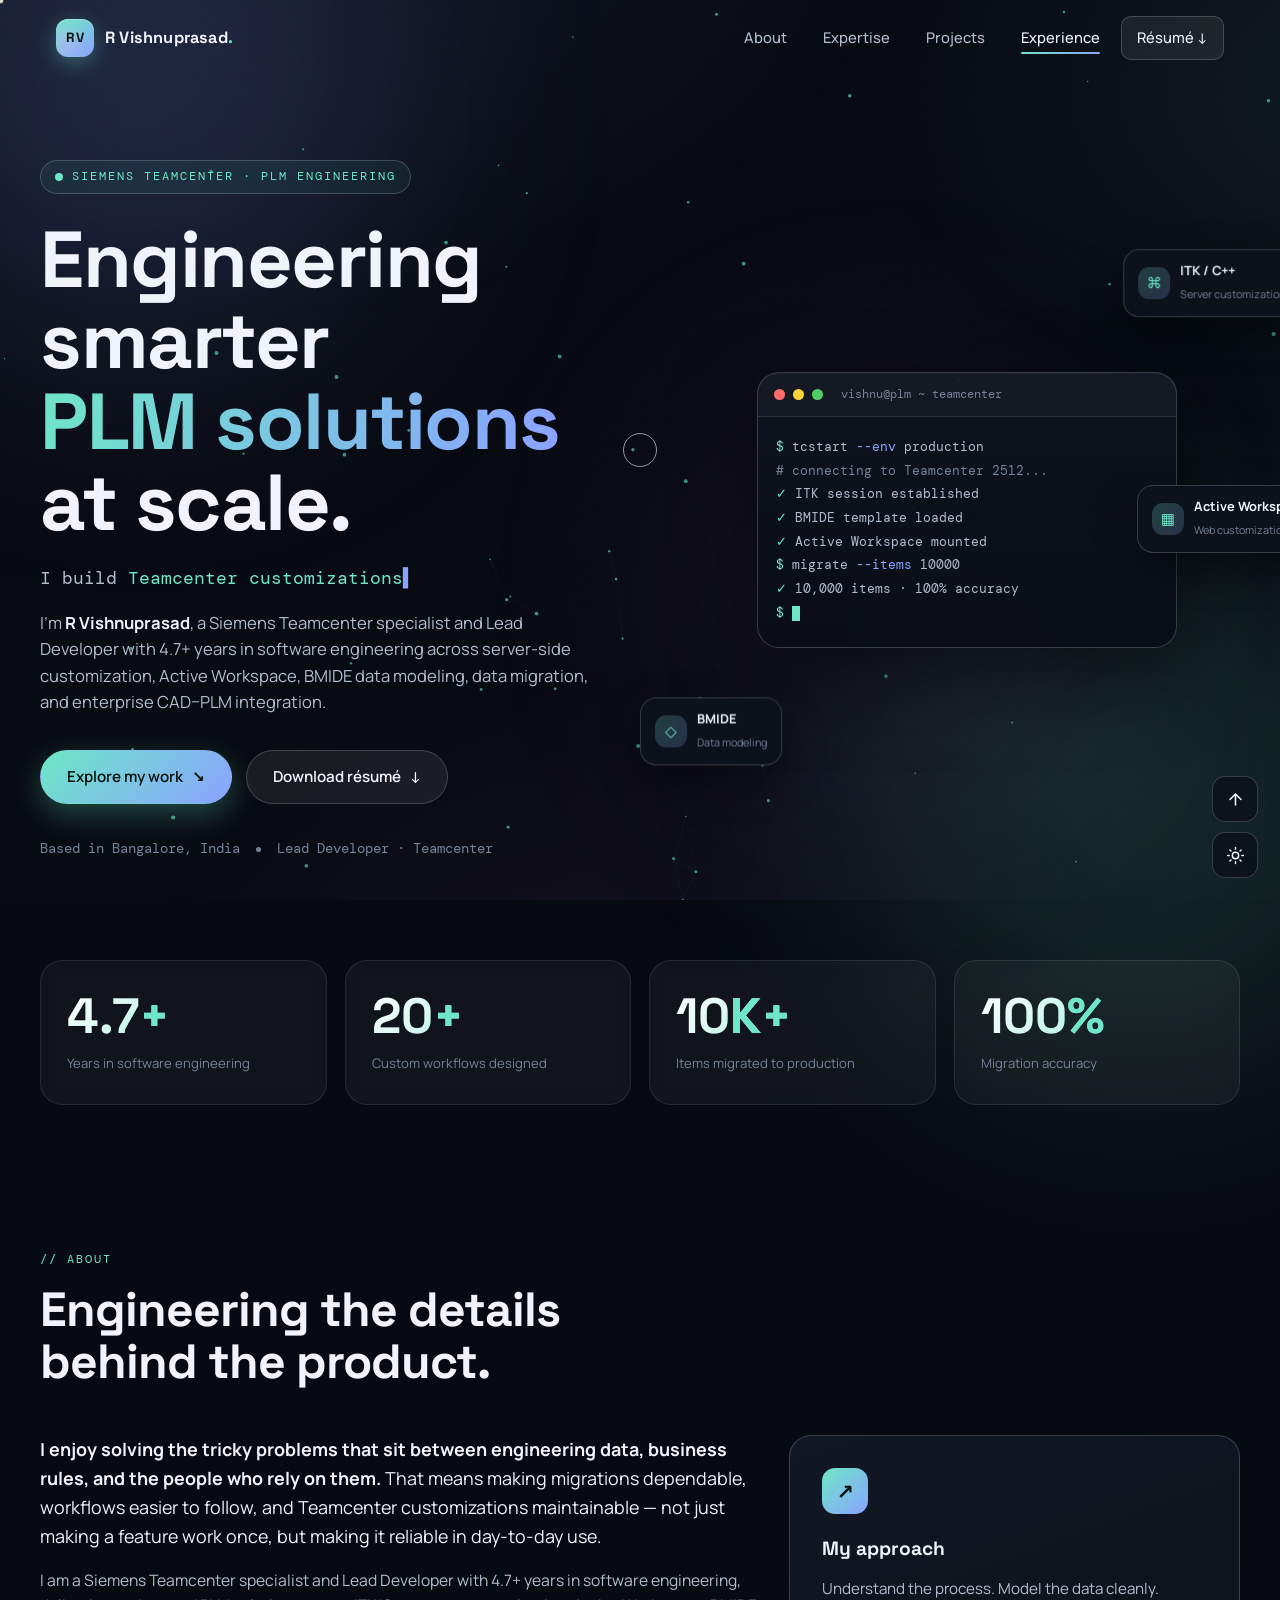
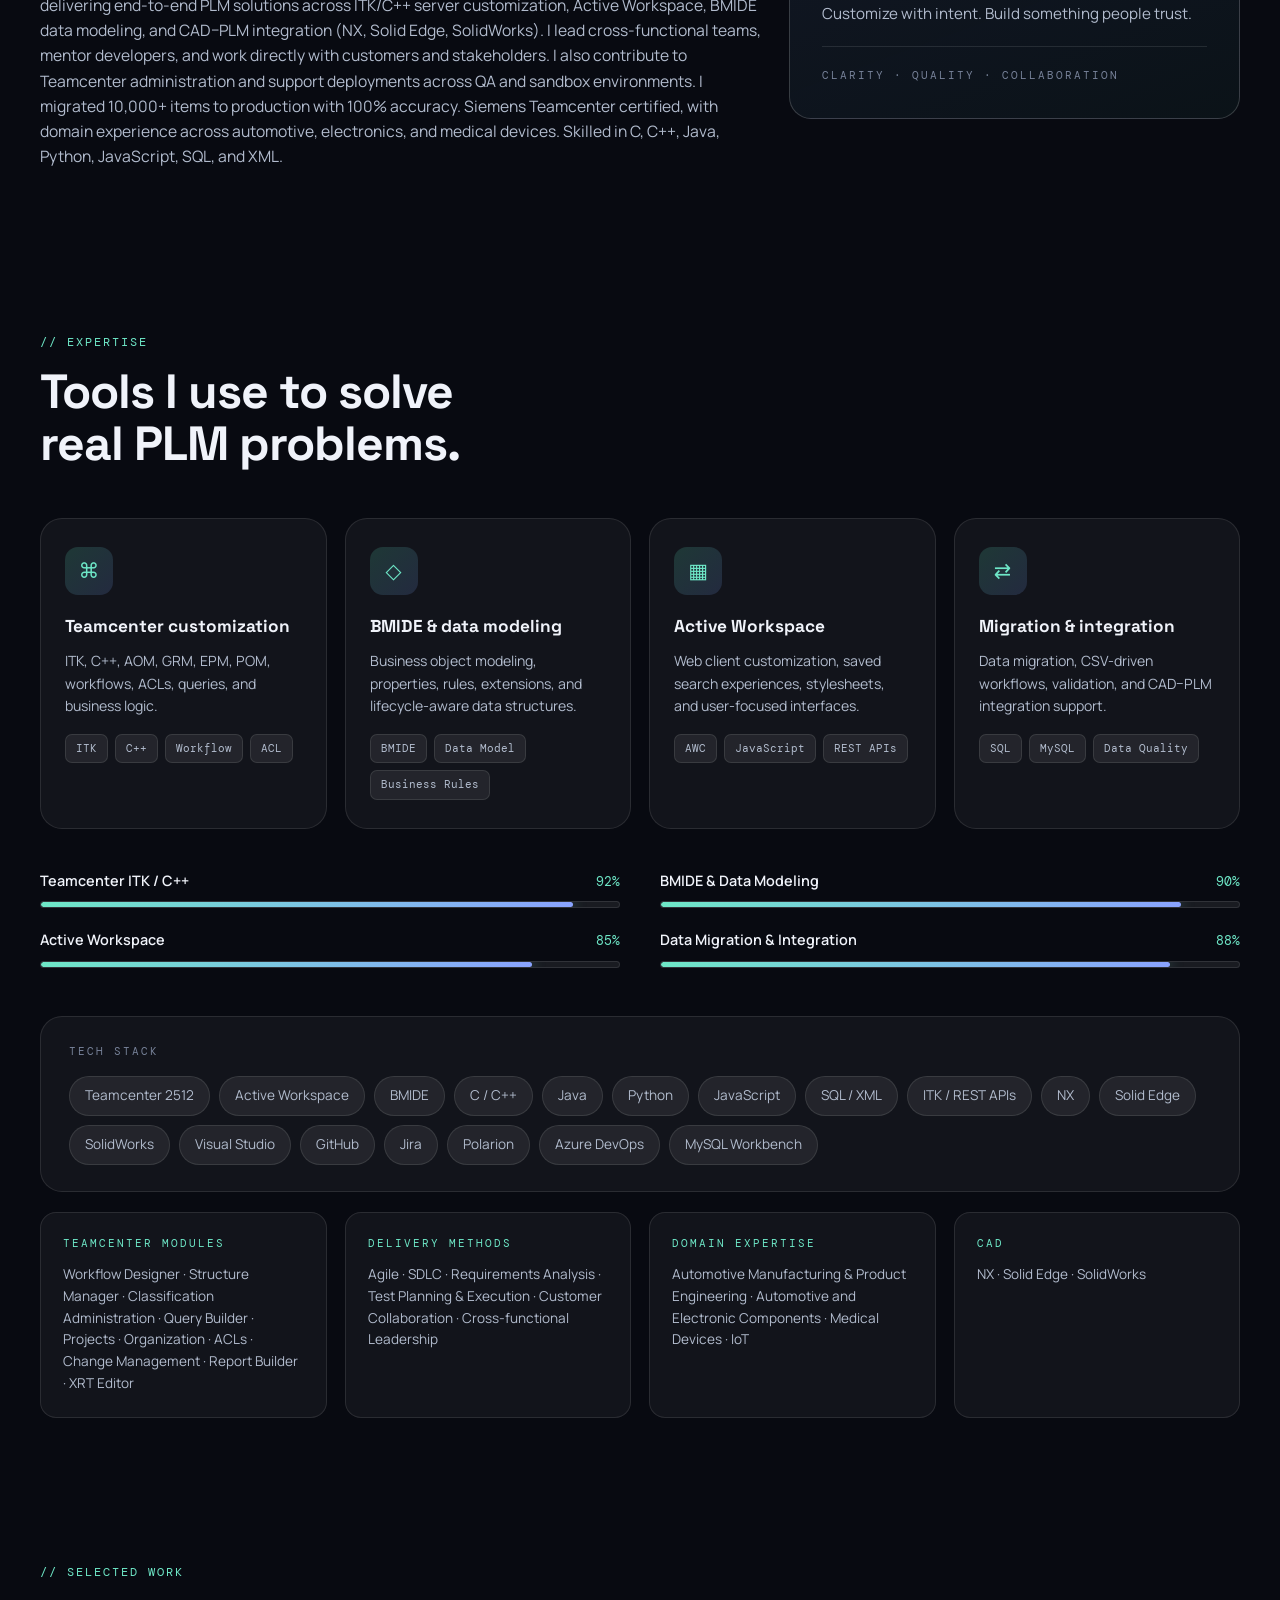
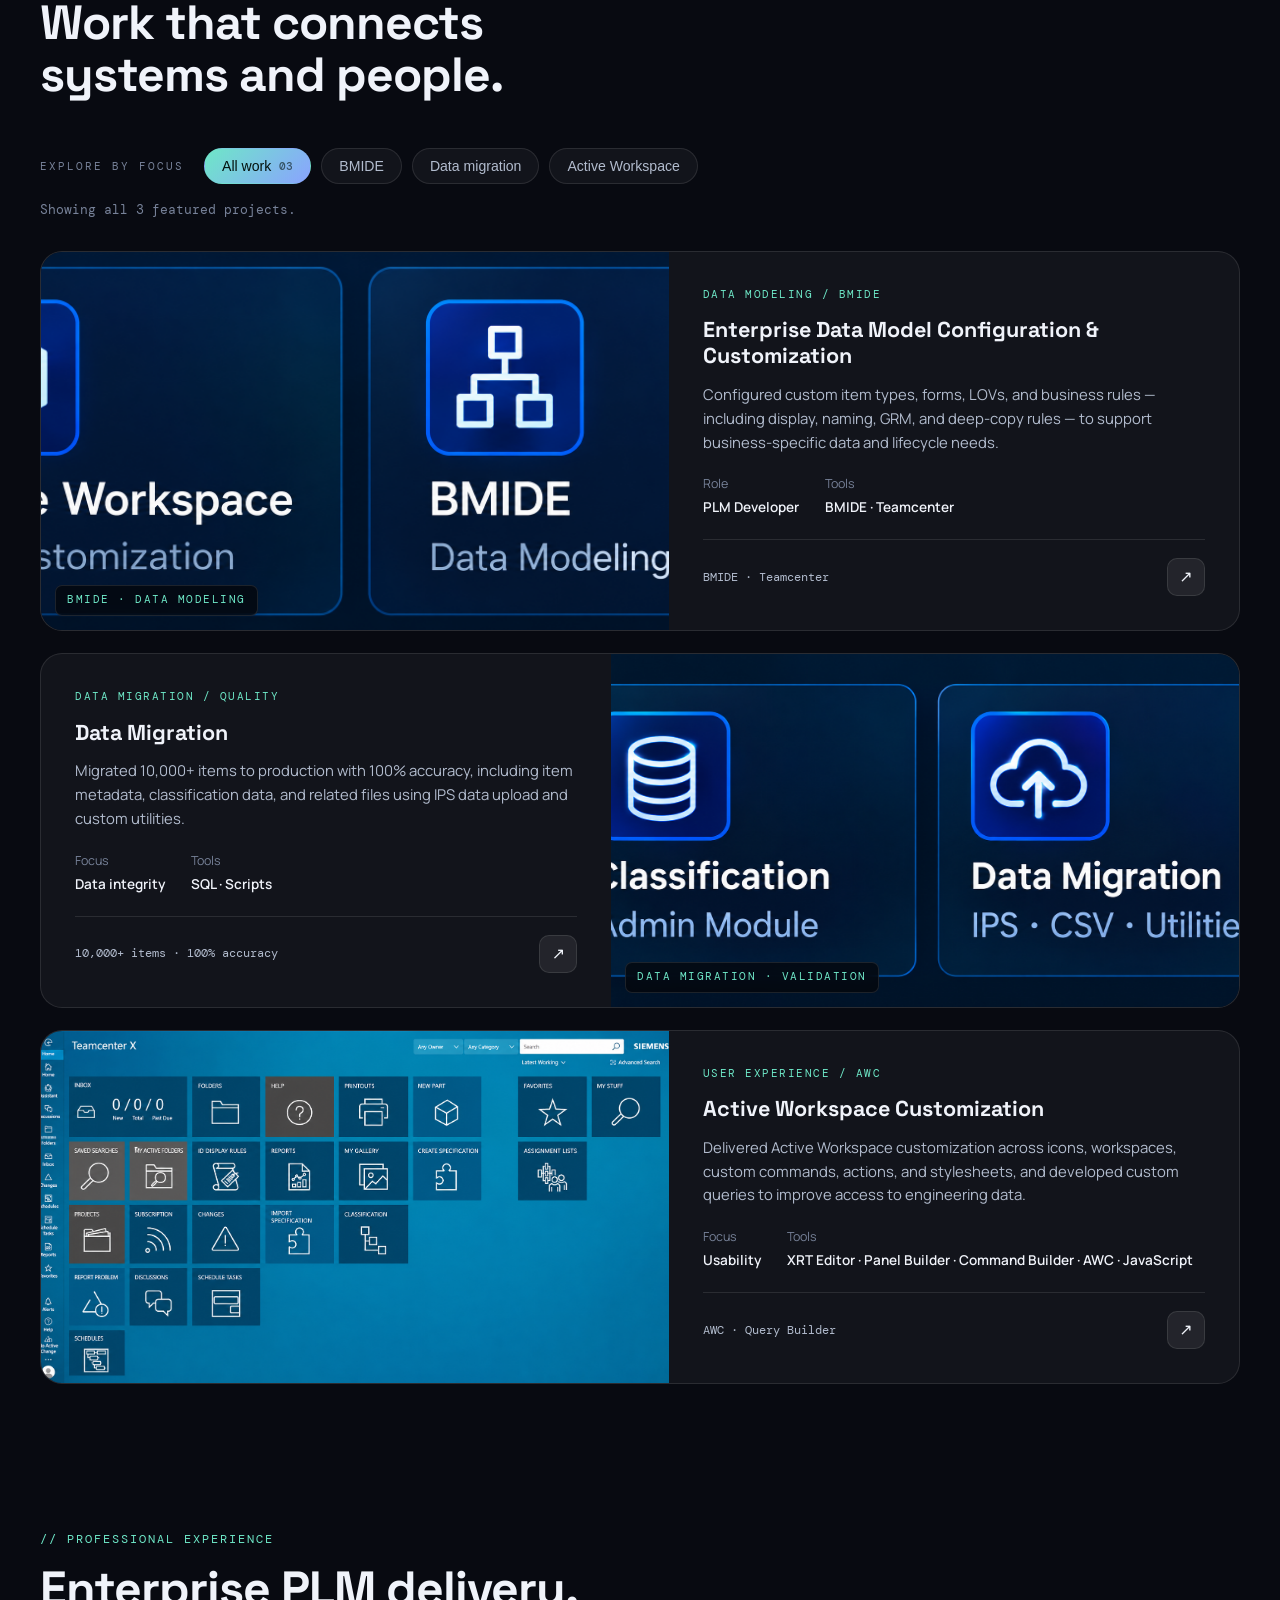
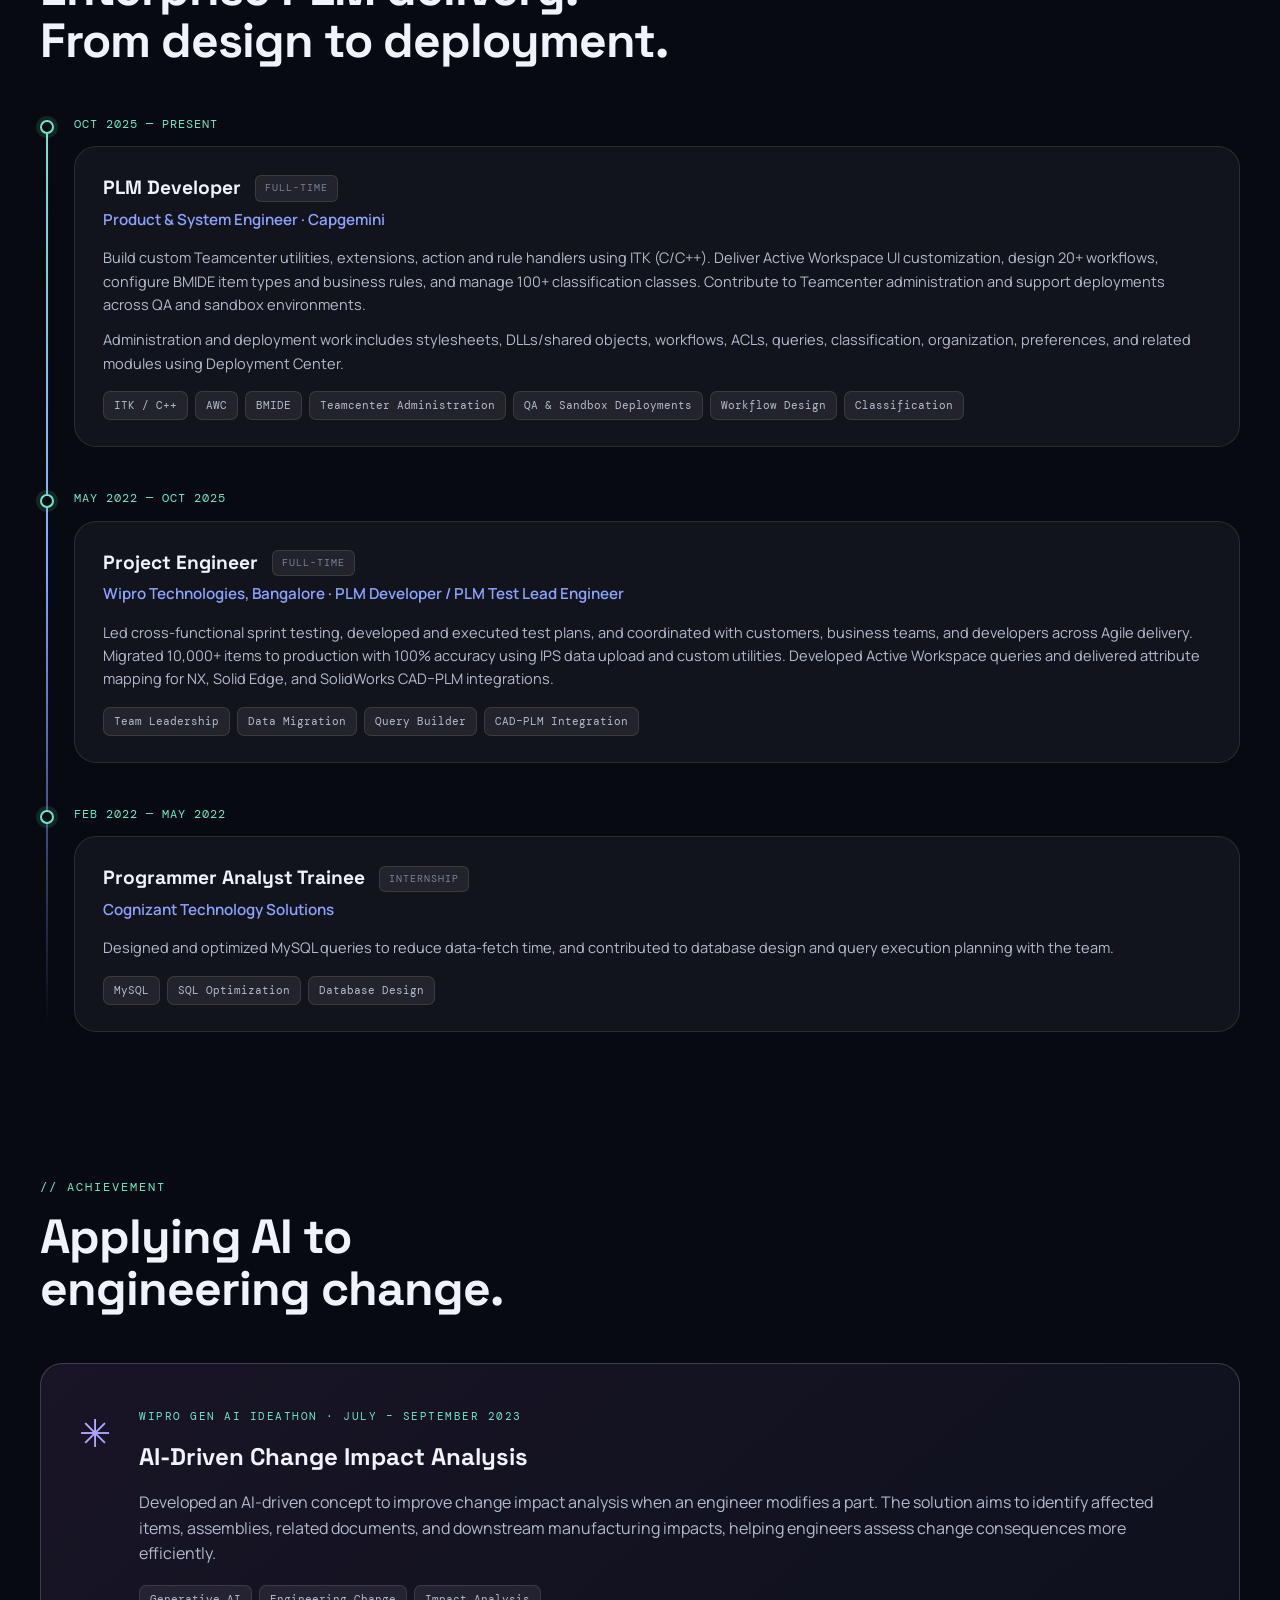
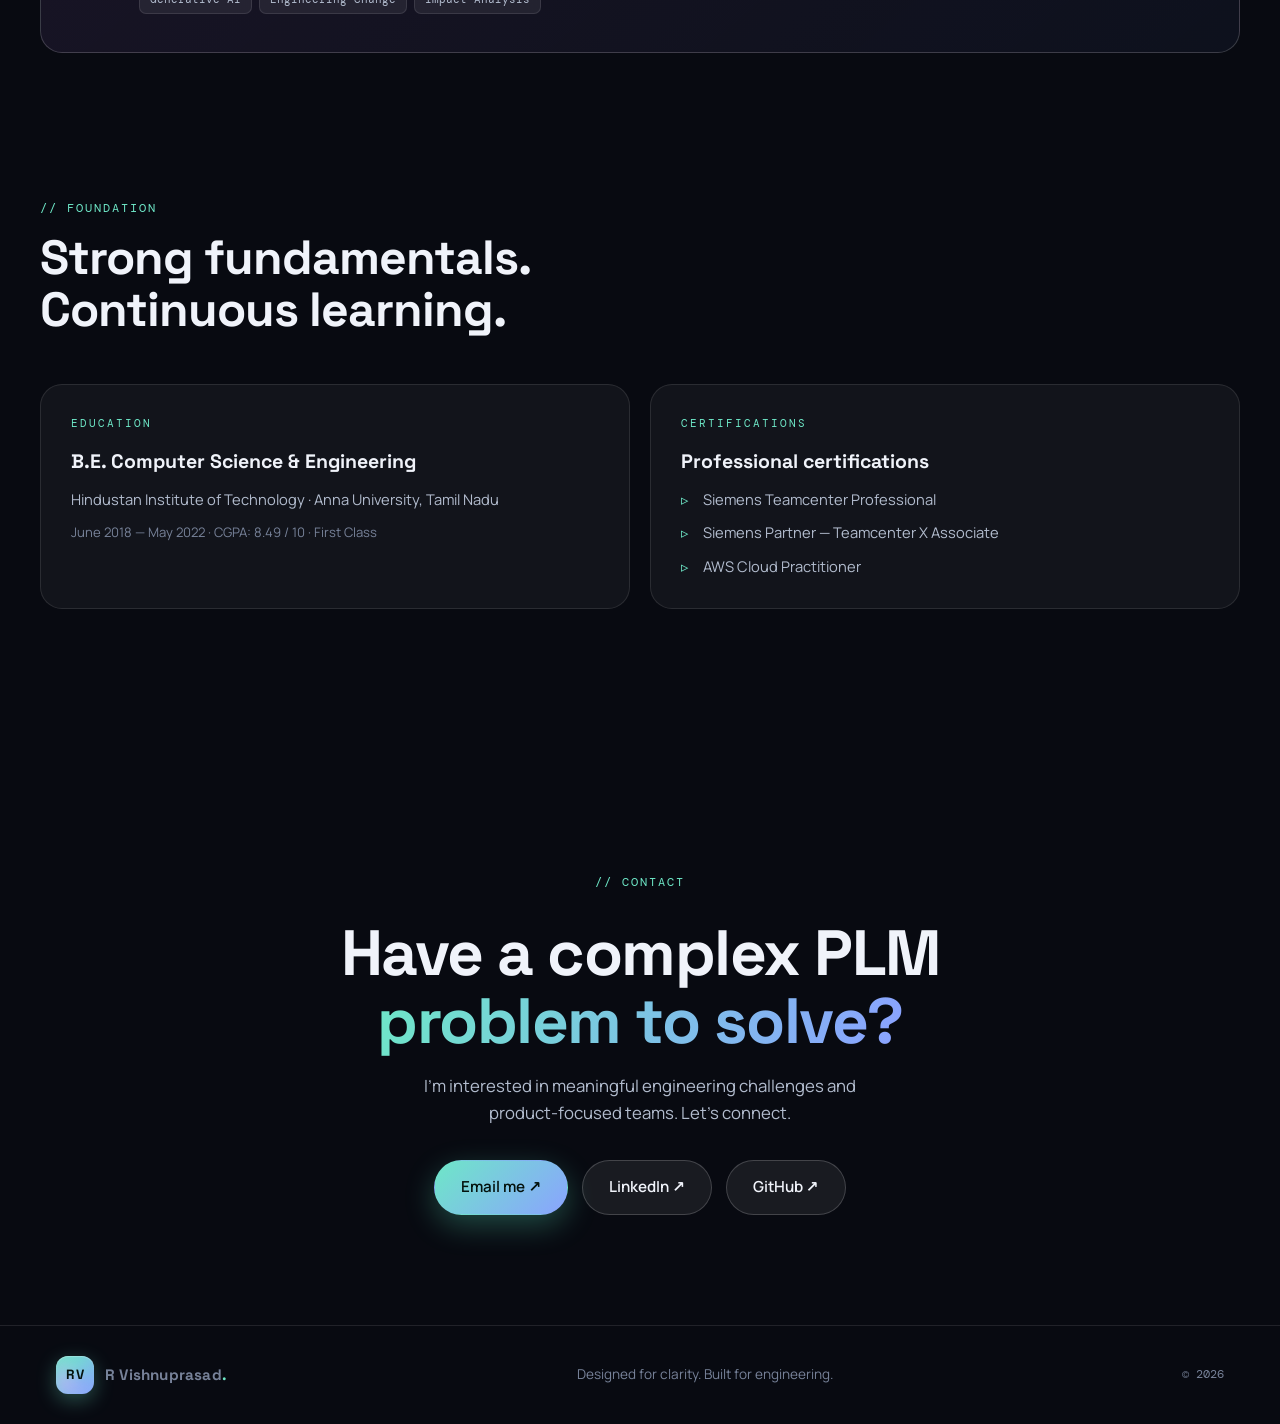
==== commit a5aa179b: "Polish: cuter pastel palette, corner-anchored chips (no overlap), full light-mode overhaul, animated" ====
--- a/index.html
+++ b/index.html
@@ -64,7 +64,6 @@
         <div class="float-chip chip-two"><span class="chip-icon">◇</span><span><b>BMIDE</b><small>Data modeling</small></span></div>
         <div class="float-chip chip-three"><span class="chip-icon">▦</span><span><b>Active Workspace</b><small>Web customization</small></span></div>
       </div>
-      <a class="hero-scroll" href="#about"><span></span> SCROLL TO EXPLORE</a>
     </section>
 
     <section class="stats section-wrap">
@@ -160,7 +159,7 @@
       </div>
     </section>
 
-    <section class="contact-section" id="contact"><div class="contact-inner section-wrap"><span class="section-index">// CONTACT</span><h2>Have a complex PLM<br><span class="gradient-text">problem to solve?</span></h2><p>I'm interested in meaningful engineering challenges and product-focused teams. Let's connect.</p><div class="contact-actions"><a class="button button-primary magnetic" id="emailLink" href="https://mail.google.com/mail/?view=cm&amp;fs=1&amp;to=rvishnuprasad310%40gmail.com" target="_blank" rel="noopener noreferrer">Email me ↗</a><a class="button button-secondary magnetic" id="linkedinLink" href="https://www.linkedin.com/in/vishnuprasad-r-2a908b190/" target="_blank" rel="noopener noreferrer">LinkedIn ↗</a><a class="button button-secondary magnetic" id="githubLink" href="https://github.com/vishnuprasad0509" target="_blank" rel="noopener noreferrer">GitHub ↗</a></div></div></section>
+    <section class="contact-section" id="contact"><div class="contact-inner section-wrap"><span class="section-index">// CONTACT</span><h2>Have a complex PLM<br><span class="gradient-text">problem to solve?</span></h2><p>I'm interested in meaningful engineering challenges and product-focused teams. Let's connect.</p><div class="contact-actions"><a class="button button-primary magnetic" id="emailLink" href="https://mail.google.com/mail/?view=cm&amp;fs=1&amp;to=rvishnuprasad310%40gmail.com" target="_blank" rel="noopener noreferrer">Email me ↗</a><a class="button button-secondary magnetic" id="linkedinLink" href="https://www.linkedin.com/in/vishnuprasad-r-2a908b190/" target="_blank" rel="noopener noreferrer">LinkedIn ↗</a><a class="button button-secondary magnetic" id="githubLink" href="./github.html">GitHub ↗</a></div></div></section>
   </main>
 
   <footer class="site-footer"><a class="brand" href="#home"><span class="brand-mark">RV</span><span>R Vishnuprasad<span class="brand-dot">.</span></span></a><span>Designed for clarity. Built for engineering.</span><span class="footer-year" id="footerYear"></span></footer>
--- a/styles.css
+++ b/styles.css
@@ -4,24 +4,25 @@
    ========================================================================= */
 
 :root {
-  --bg: #05060a;
-  --bg-2: #080a12;
-  --surface: rgba(255, 255, 255, 0.035);
-  --surface-strong: rgba(255, 255, 255, 0.06);
-  --border: rgba(255, 255, 255, 0.09);
-  --border-strong: rgba(255, 255, 255, 0.16);
-  --text: #eef1f8;
-  --text-soft: #aab3c5;
-  --text-dim: #6f7a90;
-  --accent: #5ef2c4;
-  --accent-2: #7c9bff;
-  --accent-3: #c77dff;
-  --glow: rgba(94, 242, 196, 0.5);
-  --glow-2: rgba(124, 155, 255, 0.45);
-  --radius: 18px;
-  --radius-sm: 12px;
+  --bg: #080a11;
+  --bg-2: #0b0e17;
+  --surface: rgba(255, 255, 255, 0.045);
+  --surface-strong: rgba(255, 255, 255, 0.07);
+  --border: rgba(255, 255, 255, 0.1);
+  --border-strong: rgba(255, 255, 255, 0.18);
+  --text: #f0f3fa;
+  --text-soft: #b2bcce;
+  --text-dim: #778299;
+  --accent: #6ee7c7;
+  --accent-2: #8aa3ff;
+  --accent-3: #d6a9ff;
+  --glow: rgba(110, 231, 199, 0.5);
+  --glow-2: rgba(138, 163, 255, 0.45);
+  --radius: 22px;
+  --radius-sm: 16px;
   --maxw: 1200px;
   --ease: cubic-bezier(0.22, 1, 0.36, 1);
+  --bounce: cubic-bezier(0.34, 1.56, 0.64, 1);
   --font-sans: "Manrope", system-ui, sans-serif;
   --font-display: "Space Grotesk", "Manrope", sans-serif;
   --font-mono: "DM Mono", ui-monospace, monospace;
@@ -114,11 +115,29 @@
 }
 .brand { display: inline-flex; align-items: center; gap: 11px; font-family: var(--font-display); font-weight: 700; font-size: 1.02rem; letter-spacing: .2px; }
 .brand-mark {
-  width: 36px; height: 36px; display: grid; place-items: center; border-radius: 11px;
-  background: linear-gradient(135deg, var(--accent), var(--accent-2));
-  color: #04120d; font-weight: 800; font-size: .82rem; letter-spacing: .5px;
-  box-shadow: 0 6px 20px rgba(94,242,196,0.3);
-}
+  position: relative;
+  width: 38px; height: 38px; display: grid; place-items: center; border-radius: 12px;
+  background: linear-gradient(135deg, var(--accent), var(--accent-2) 55%, var(--accent-3));
+  background-size: 200% 200%;
+  color: #04120d; font-family: var(--font-display); font-weight: 800; font-size: .84rem; letter-spacing: .5px;
+  box-shadow: 0 6px 20px rgba(110,231,199,0.32), inset 0 1px 1px rgba(255,255,255,0.4);
+  overflow: hidden; isolation: isolate;
+  animation: markShift 5s ease infinite;
+  transition: transform .4s var(--bounce), box-shadow .4s;
+}
+.brand-mark::before {
+  content: ""; position: absolute; inset: -2px; border-radius: inherit; z-index: -1;
+  background: conic-gradient(from 0deg, var(--accent), var(--accent-2), var(--accent-3), var(--accent));
+  filter: blur(7px); opacity: .55; animation: spin 6s linear infinite;
+}
+.brand-mark::after {
+  content: ""; position: absolute; top: 0; left: -120%; width: 70%; height: 100%;
+  background: linear-gradient(100deg, transparent, rgba(255,255,255,0.75), transparent);
+  transform: skewX(-20deg); transition: left .6s var(--ease);
+}
+.brand:hover .brand-mark { transform: rotate(-6deg) scale(1.08); box-shadow: 0 10px 28px rgba(110,231,199,0.5); }
+.brand:hover .brand-mark::after { left: 130%; }
+@keyframes markShift { 0%,100% { background-position: 0% 50%; } 50% { background-position: 100% 50%; } }
 .brand-dot { color: var(--accent); }
 
 #nav { display: flex; align-items: center; gap: 6px; }
@@ -169,11 +188,11 @@
 .button-secondary:hover { background: var(--surface); box-shadow: 0 0 26px rgba(124,155,255,0.25); border-color: var(--accent-2); }
 
 /* Hero terminal */
-.hero-visual { position: relative; display: grid; place-items: center; min-height: 420px; }
-.terminal { width: 100%; max-width: 440px; border-radius: var(--radius); background: linear-gradient(180deg, rgba(14,17,26,0.95), rgba(9,11,18,0.95)); border: 1px solid var(--border-strong); box-shadow: 0 30px 80px rgba(0,0,0,0.55), inset 0 1px 0 rgba(255,255,255,0.05); overflow: hidden; transform-style: preserve-3d; }
-.terminal-bar { display: flex; align-items: center; gap: 8px; padding: 12px 16px; border-bottom: 1px solid var(--border); background: rgba(255,255,255,0.02); }
+.hero-visual { position: relative; display: grid; place-items: center; min-height: 440px; padding: 40px 30px; }
+.terminal { width: 100%; max-width: 420px; border-radius: var(--radius); background: linear-gradient(180deg, rgba(16,20,31,0.96), rgba(10,13,22,0.96)); border: 1px solid var(--border-strong); box-shadow: 0 30px 80px rgba(0,0,0,0.5), inset 0 1px 0 rgba(255,255,255,0.05); overflow: hidden; transform-style: preserve-3d; position: relative; z-index: 2; }
+.terminal-bar { display: flex; align-items: center; gap: 8px; padding: 12px 16px; border-bottom: 1px solid var(--border); background: rgba(255,255,255,0.025); }
 .tdot { width: 11px; height: 11px; border-radius: 50%; }
-.tdot-r { background: #ff5f57; } .tdot-y { background: #febc2e; } .tdot-g { background: #28c840; }
+.tdot-r { background: #ff6b6b; } .tdot-y { background: #ffd43b; } .tdot-g { background: #51cf66; }
 .terminal-title { margin-left: 10px; font-family: var(--font-mono); font-size: .74rem; color: var(--text-dim); }
 .terminal-body { padding: 18px 18px 22px; font-family: var(--font-mono); font-size: .8rem; line-height: 1.85; min-height: 230px; color: var(--text-soft); }
 .terminal-body .t-prompt { color: var(--accent); }
@@ -182,19 +201,15 @@
 .terminal-body .t-comment { color: var(--text-dim); }
 .terminal-cursor { display: inline-block; width: 8px; height: 15px; background: var(--accent); vertical-align: middle; animation: blink 1s steps(1) infinite; }
 
-.float-chip { position: absolute; display: flex; align-items: center; gap: 10px; padding: 11px 15px; border-radius: 14px; background: rgba(12,15,24,0.82); backdrop-filter: blur(12px); border: 1px solid var(--border-strong); box-shadow: 0 14px 40px rgba(0,0,0,0.45); animation: floaty 6s var(--ease) infinite; }
-.float-chip b { display: block; font-size: .82rem; }
-.float-chip small { color: var(--text-dim); font-size: .68rem; }
-.chip-icon { display: grid; place-items: center; width: 30px; height: 30px; border-radius: 9px; background: linear-gradient(135deg, rgba(94,242,196,0.2), rgba(124,155,255,0.2)); color: var(--accent); font-size: .95rem; }
-.chip-one { top: 6%; right: -6%; animation-delay: 0s; }
-.chip-two { bottom: 16%; left: -10%; animation-delay: 1.5s; }
-.chip-three { bottom: -4%; right: 2%; animation-delay: 3s; }
-@keyframes floaty { 0%,100% { transform: translateY(0); } 50% { transform: translateY(-14px); } }
-
-.hero-scroll { position: absolute; bottom: 26px; left: 50%; transform: translateX(-50%); display: inline-flex; align-items: center; gap: 10px; font-family: var(--font-mono); font-size: .68rem; letter-spacing: 2px; color: var(--text-dim); }
-.hero-scroll span { width: 22px; height: 36px; border: 1.5px solid var(--border-strong); border-radius: 100px; position: relative; }
-.hero-scroll span::after { content: ""; position: absolute; top: 7px; left: 50%; transform: translateX(-50%); width: 4px; height: 7px; border-radius: 3px; background: var(--accent); animation: scrolldot 1.6s var(--ease) infinite; }
-@keyframes scrolldot { 0% { opacity: 0; transform: translate(-50%, 0); } 40% { opacity: 1; } 80% { opacity: 0; transform: translate(-50%, 12px); } }
+.float-chip { position: absolute; z-index: 3; display: flex; align-items: center; gap: 10px; padding: 10px 14px; max-width: 190px; border-radius: 16px; background: rgba(14,18,28,0.92); backdrop-filter: blur(14px); -webkit-backdrop-filter: blur(14px); border: 1px solid var(--border-strong); box-shadow: 0 16px 40px rgba(0,0,0,0.4); animation: floaty 6s var(--ease) infinite; pointer-events: none; }
+.float-chip b { display: block; font-size: .8rem; }
+.float-chip small { color: var(--text-dim); font-size: .67rem; }
+.chip-icon { display: grid; place-items: center; width: 32px; height: 32px; border-radius: 11px; background: linear-gradient(135deg, rgba(110,231,199,0.22), rgba(138,163,255,0.22)); color: var(--accent); font-size: .95rem; flex-shrink: 0; }
+.chip-one { top: 0; right: 0; animation-delay: 0s; --rest: translate(34%, -60%); }
+.chip-two { bottom: 0; left: 0; animation-delay: 1.4s; --rest: translate(-38%, 52%); }
+.chip-three { top: 52%; right: 0; animation-delay: 2.8s; --rest: translate(44%, -50%); }
+.chip-one, .chip-two, .chip-three { transform: var(--rest); }
+@keyframes floaty { 0%,100% { transform: var(--rest); } 50% { transform: var(--rest) translateY(-11px); } }
 
 /* ---------- Stats ---------- */
 .stats { display: grid; grid-template-columns: repeat(4, 1fr); gap: 18px; margin-top: 60px; }
@@ -347,27 +362,66 @@
 
 /* ---------- Light mode ---------- */
 body.light-mode {
-  --bg: #f4f6fb; --bg-2: #eef1f8;
-  --surface: rgba(10,15,30,0.03); --surface-strong: rgba(10,15,30,0.05);
-  --border: rgba(10,15,30,0.1); --border-strong: rgba(10,15,30,0.18);
-  --text: #0e1322; --text-soft: #41506a; --text-dim: #6a7690;
-  --accent: #0a9d78; --accent-2: #3b5bdb; --accent-3: #8b3bd9;
-  --glow: rgba(10,157,120,0.35); --glow-2: rgba(59,91,219,0.3);
+  --bg: #eef1f8; --bg-2: #e6ebf5;
+  --surface: #ffffff; --surface-strong: #f2f5fc;
+  --border: rgba(18,26,48,0.1); --border-strong: rgba(18,26,48,0.16);
+  --text: #0f1626; --text-soft: #475169; --text-dim: #78859e;
+  --accent: #0a9d78; --accent-2: #4361ee; --accent-3: #9333ea;
+  --glow: rgba(10,157,120,0.28); --glow-2: rgba(67,97,238,0.24);
 }
 body.light-mode::before {
   background:
-    radial-gradient(1200px 700px at 15% -10%, rgba(59,91,219,0.1), transparent 60%),
-    radial-gradient(1000px 650px at 110% 10%, rgba(10,157,120,0.09), transparent 55%);
-}
-body.light-mode .brand-mark { color: #fff; }
-body.light-mode .button-primary { color: #fff; }
-body.light-mode .note-icon, body.light-mode .filter-chip.active { color: #fff; }
-body.light-mode .project-footer a:hover, body.light-mode .icon-control:hover { color: #fff; }
+    radial-gradient(1200px 700px at 15% -10%, rgba(67,97,238,0.1), transparent 60%),
+    radial-gradient(1000px 650px at 110% 10%, rgba(10,157,120,0.09), transparent 55%),
+    radial-gradient(900px 700px at 50% 120%, rgba(147,51,234,0.06), transparent 60%);
+}
+body.light-mode .grain { opacity: 0; }
+body.light-mode .ambient { opacity: 0.32; filter: blur(150px); }
+body.light-mode .brand-mark,
+body.light-mode .button-primary,
+body.light-mode .note-icon,
+body.light-mode .filter-chip.active { color: #ffffff; }
+body.light-mode .project-footer a:hover,
+body.light-mode .icon-control:hover { color: #ffffff; }
 body.light-mode .theme-sun { display: none; }
 body.light-mode .theme-moon { display: block; }
-body.light-mode .terminal { background: linear-gradient(180deg, #ffffff, #f4f6fb); }
-body.light-mode .float-chip, body.light-mode .icon-control { background: rgba(255,255,255,0.85); }
-body.light-mode .stat strong { background: linear-gradient(135deg, #0e1322, var(--accent)); -webkit-background-clip: text; background-clip: text; -webkit-text-fill-color: transparent; }
+
+/* soft elevation for cards in light mode */
+body.light-mode .stat,
+body.light-mode .skill-card,
+body.light-mode .skills-detail,
+body.light-mode .toolbelt,
+body.light-mode .project-card,
+body.light-mode .timeline-body,
+body.light-mode .education-card,
+body.light-mode .about-note,
+body.light-mode .achievement-card,
+body.light-mode .terminal,
+body.light-mode .float-chip,
+body.light-mode .icon-control { box-shadow: 0 10px 30px rgba(18,26,48,0.08), 0 2px 8px rgba(18,26,48,0.04); }
+
+body.light-mode .site-header.scrolled {
+  background: rgba(255,255,255,0.78);
+  border-bottom: 1px solid var(--border);
+}
+body.light-mode #nav { background: rgba(255,255,255,0.96); }
+
+body.light-mode .terminal { background: linear-gradient(180deg, #ffffff, #f5f7fc); }
+body.light-mode .terminal-bar { background: #f2f5fc; }
+body.light-mode .float-chip,
+body.light-mode .icon-control { background: rgba(255,255,255,0.92); }
+body.light-mode .eyebrow { background: rgba(10,157,120,0.1); }
+body.light-mode .tags span,
+body.light-mode .tool-list span,
+body.light-mode .timeline-type { background: #f2f5fc; }
+body.light-mode .stat strong {
+  background: linear-gradient(135deg, #0f1626, var(--accent));
+  -webkit-background-clip: text; background-clip: text; -webkit-text-fill-color: transparent;
+}
+body.light-mode .cursor-dot,
+body.light-mode .cursor-ring { mix-blend-mode: normal; }
+body.light-mode .cursor-dot { background: var(--accent); }
+body.light-mode .cursor-ring { border-color: rgba(18,26,48,0.3); }
 
 /* ---------- Responsive ---------- */
 @media (max-width: 1050px) {
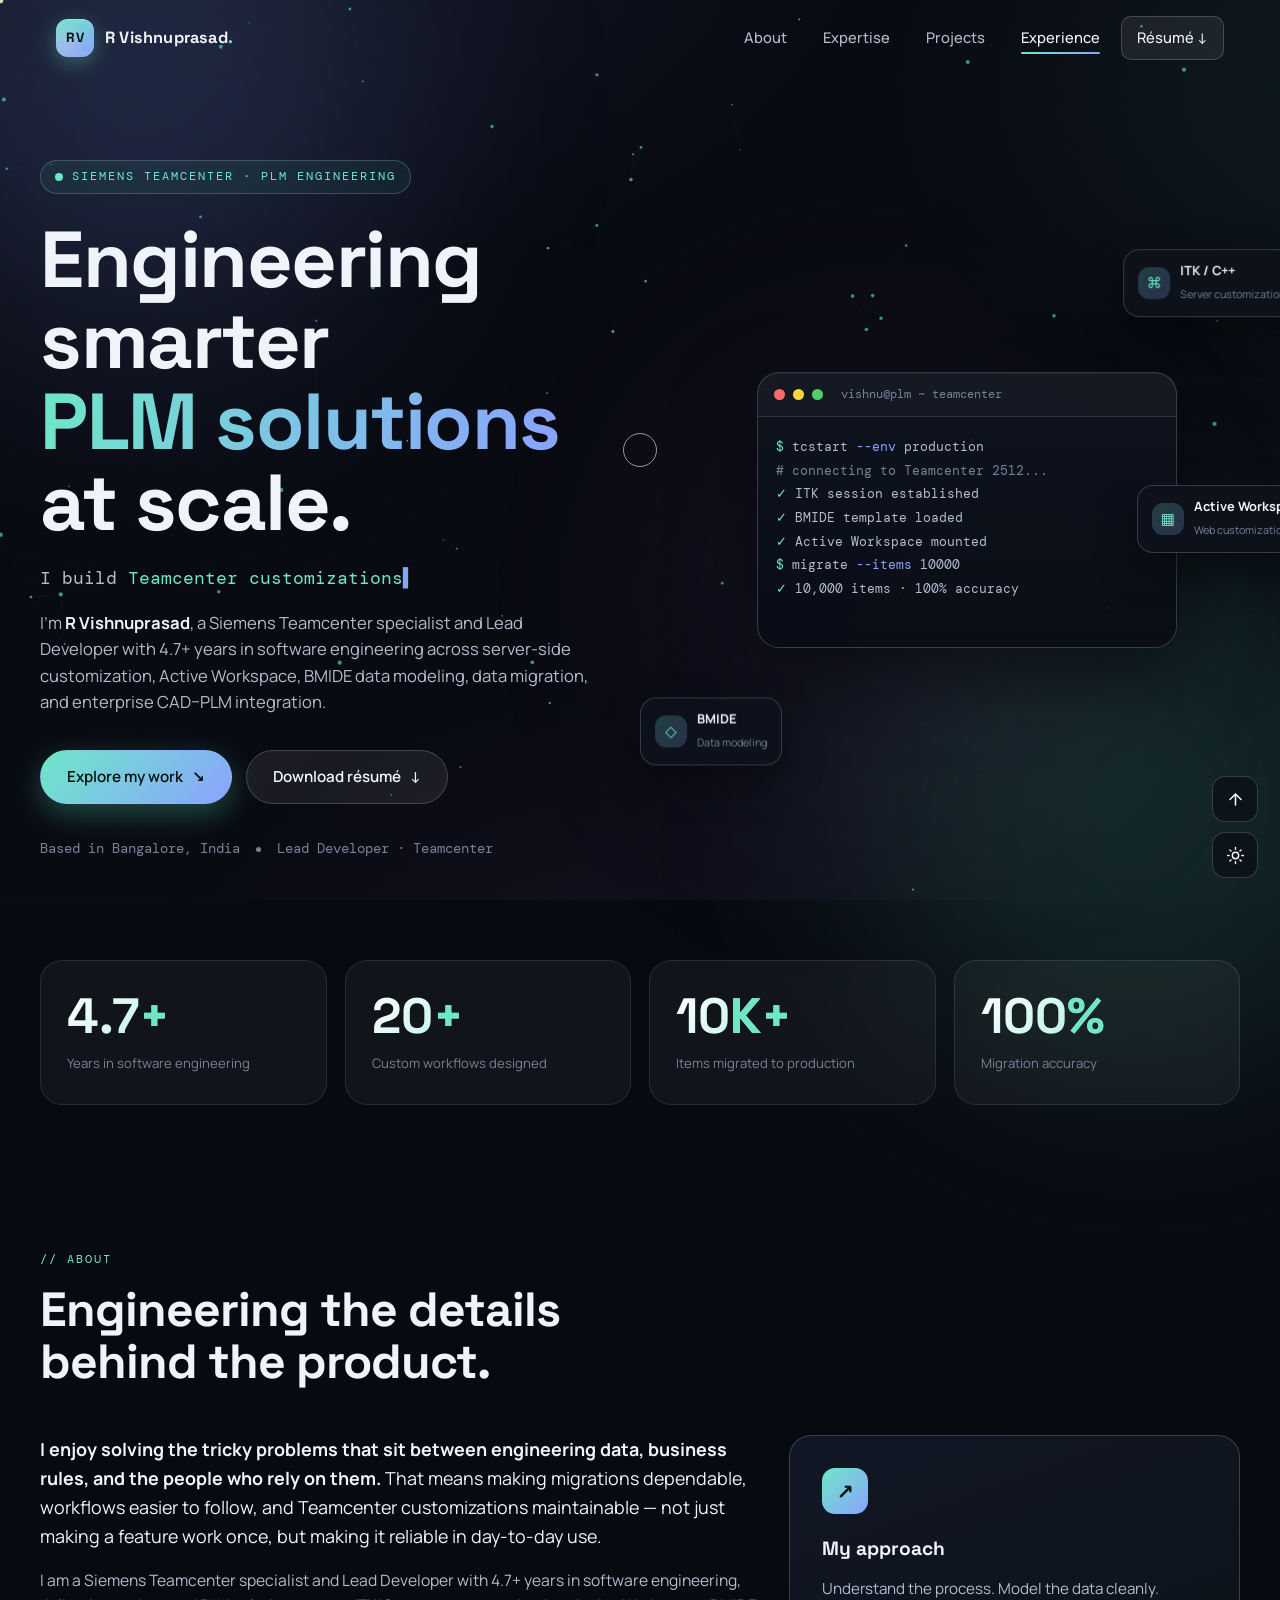
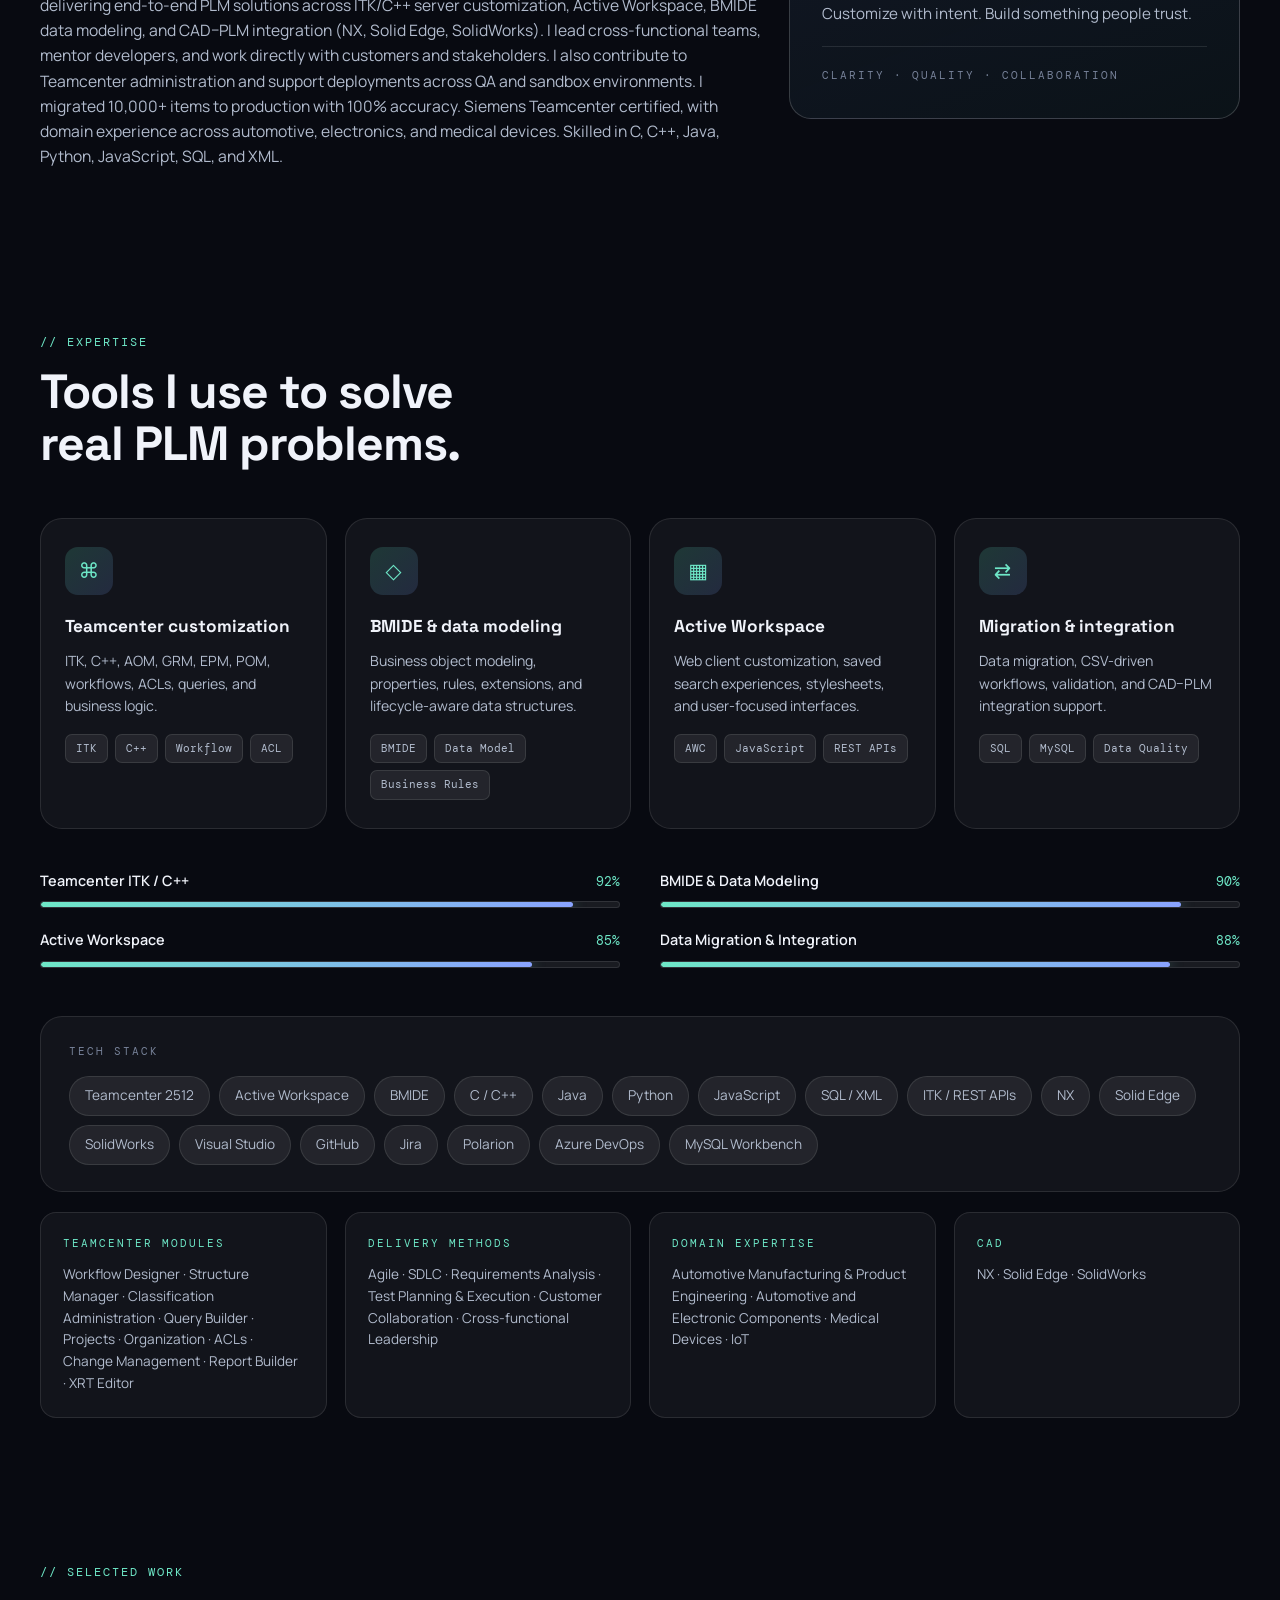
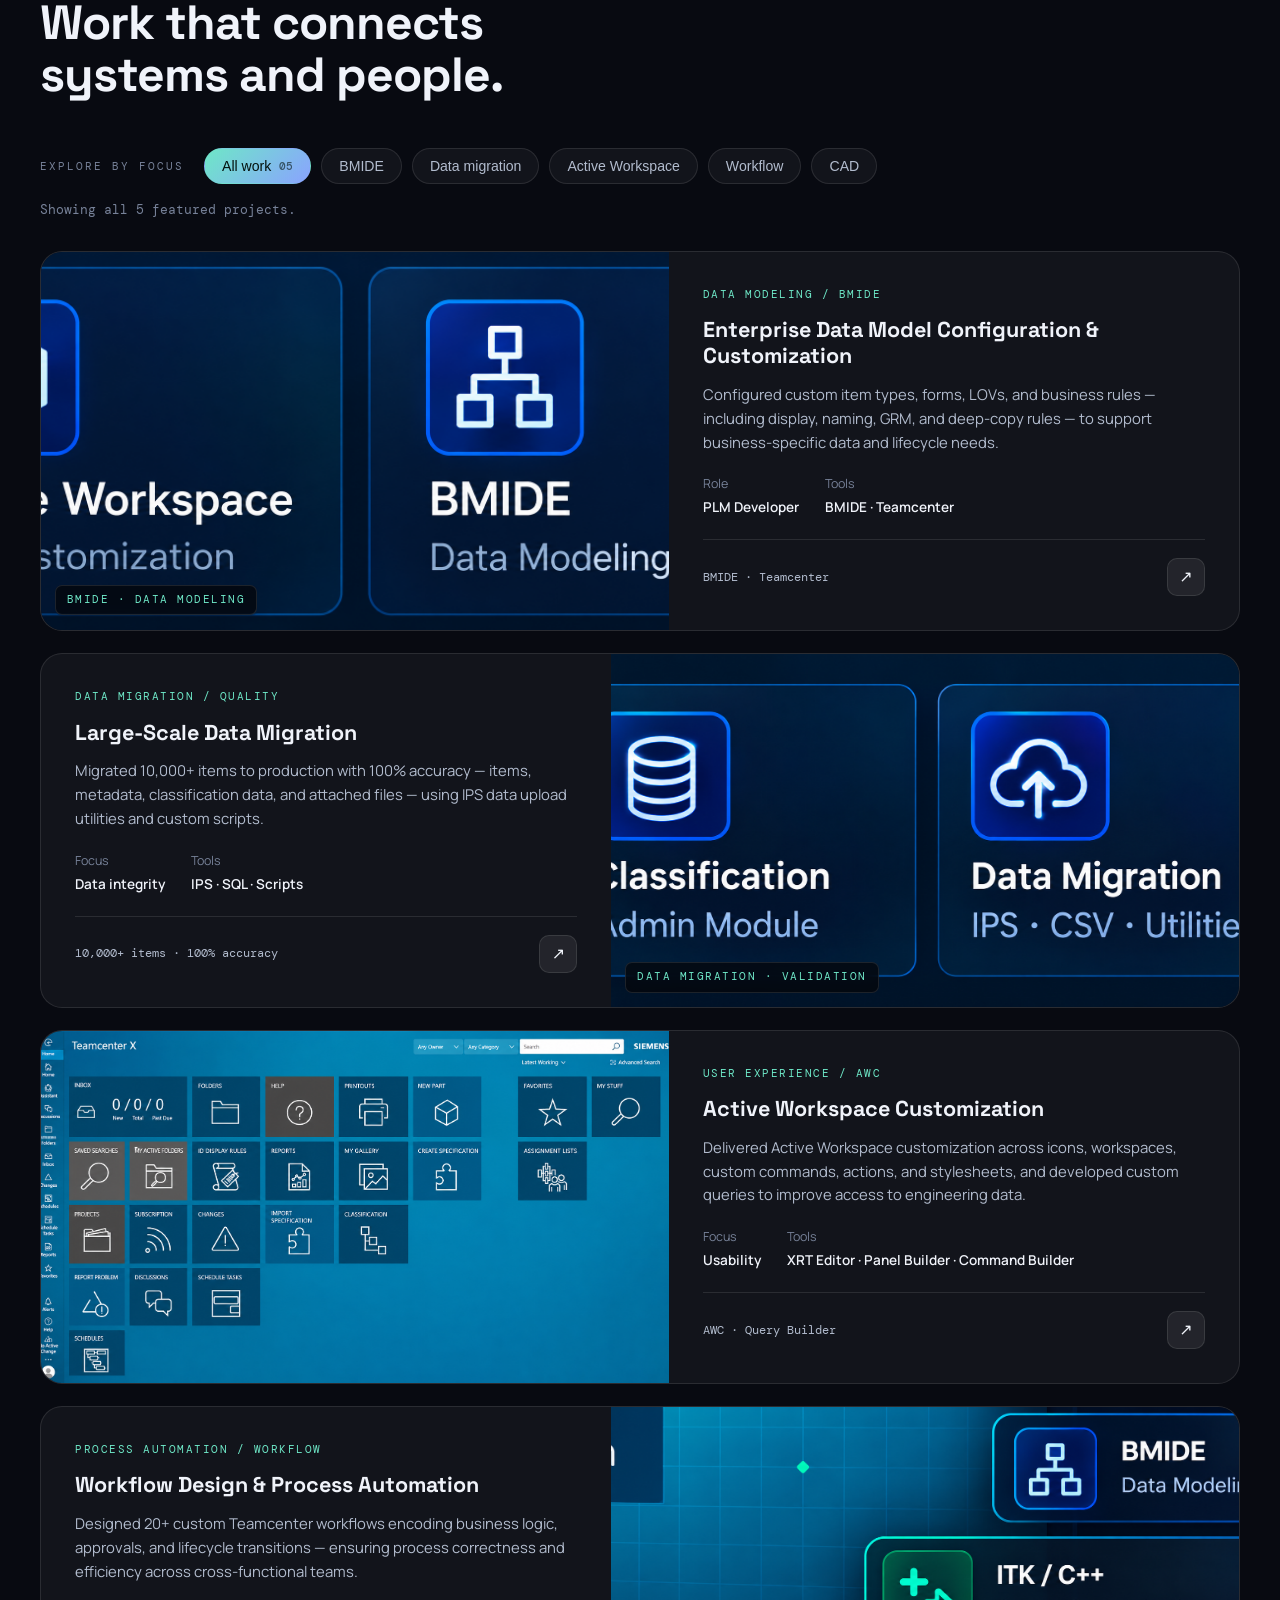
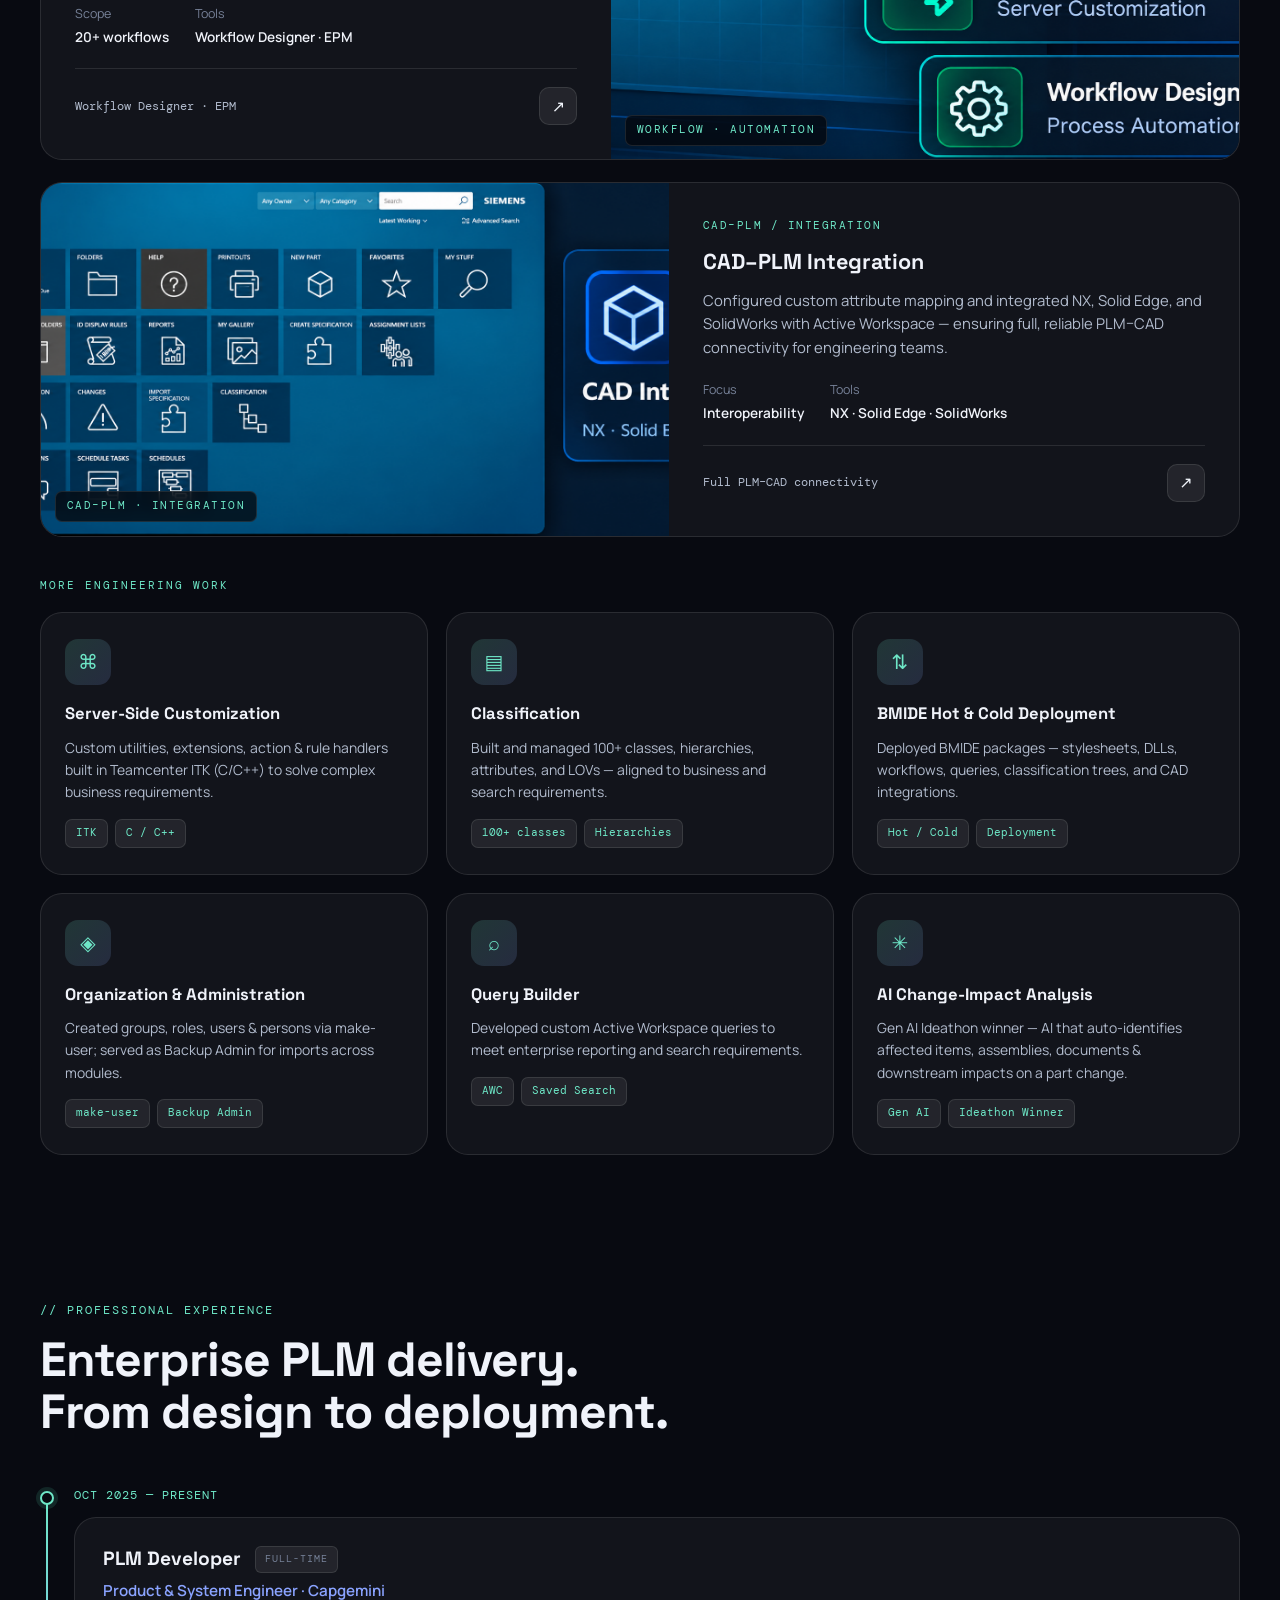
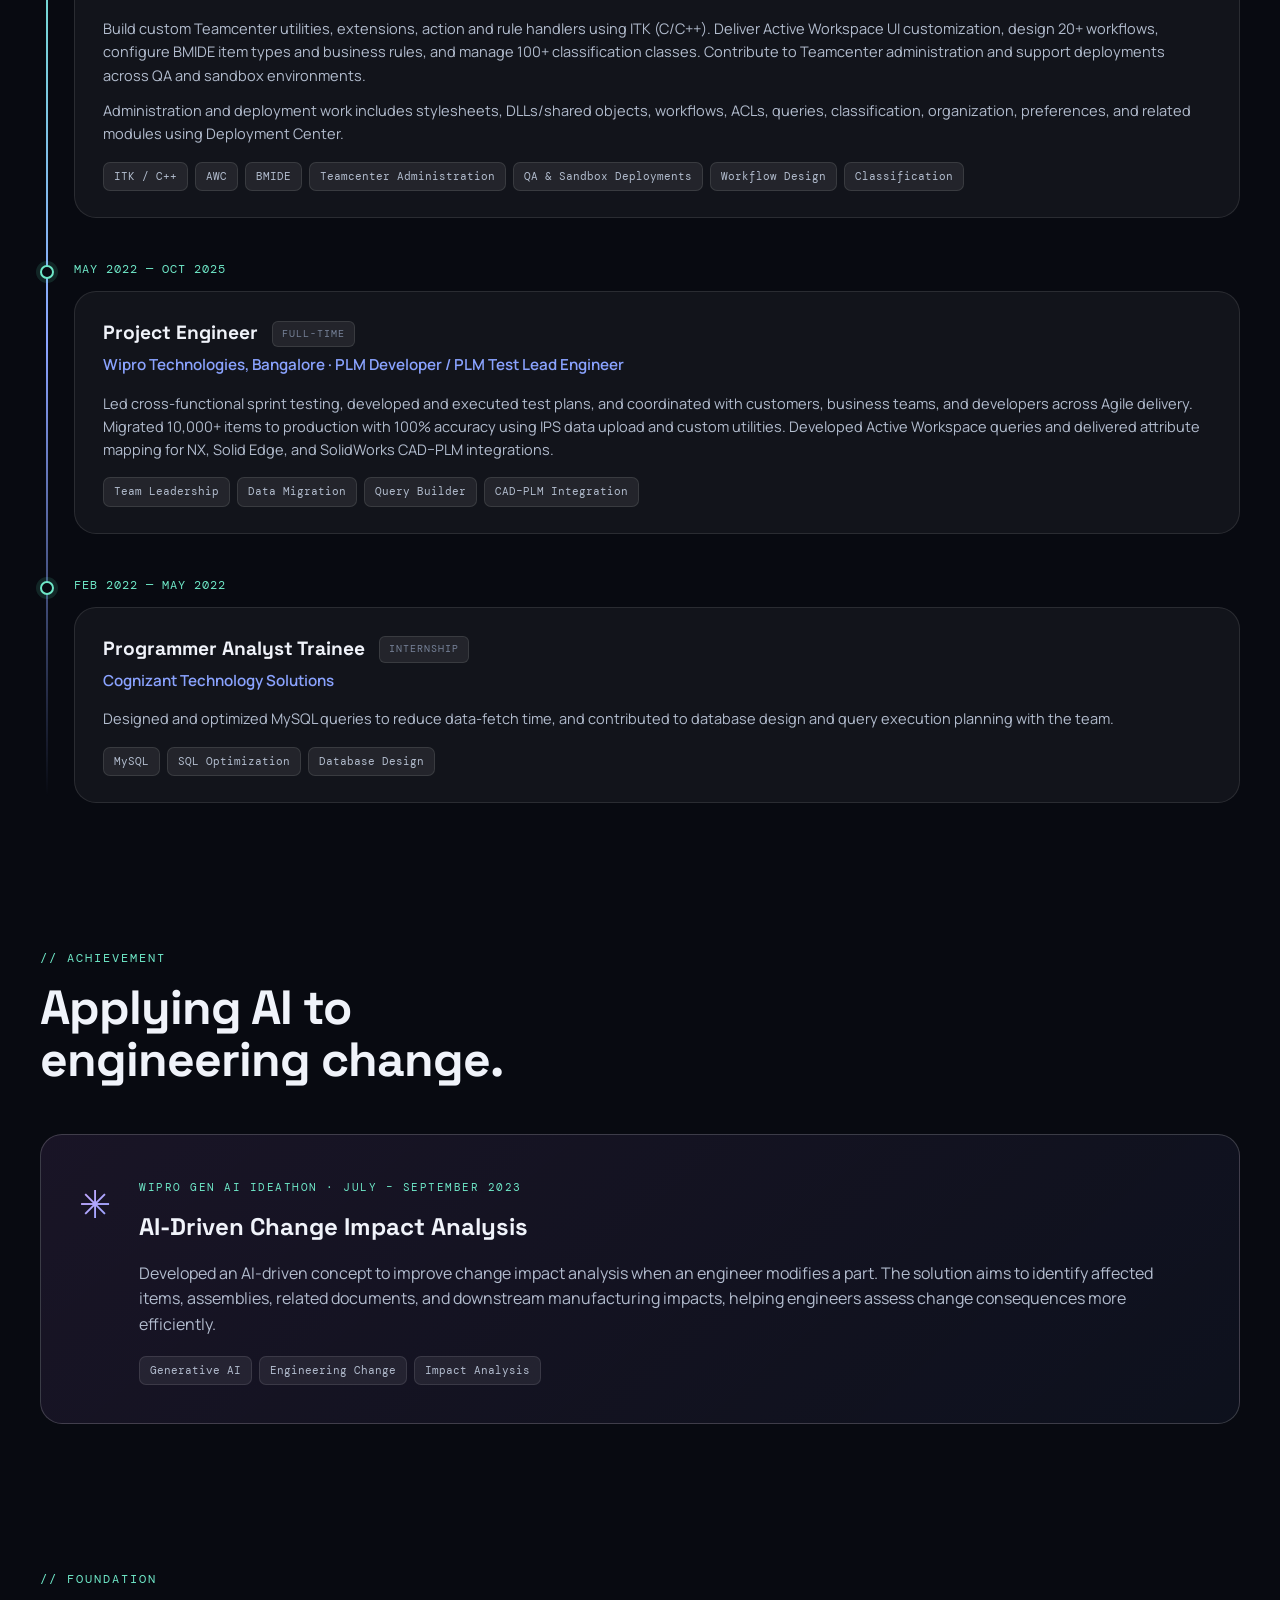
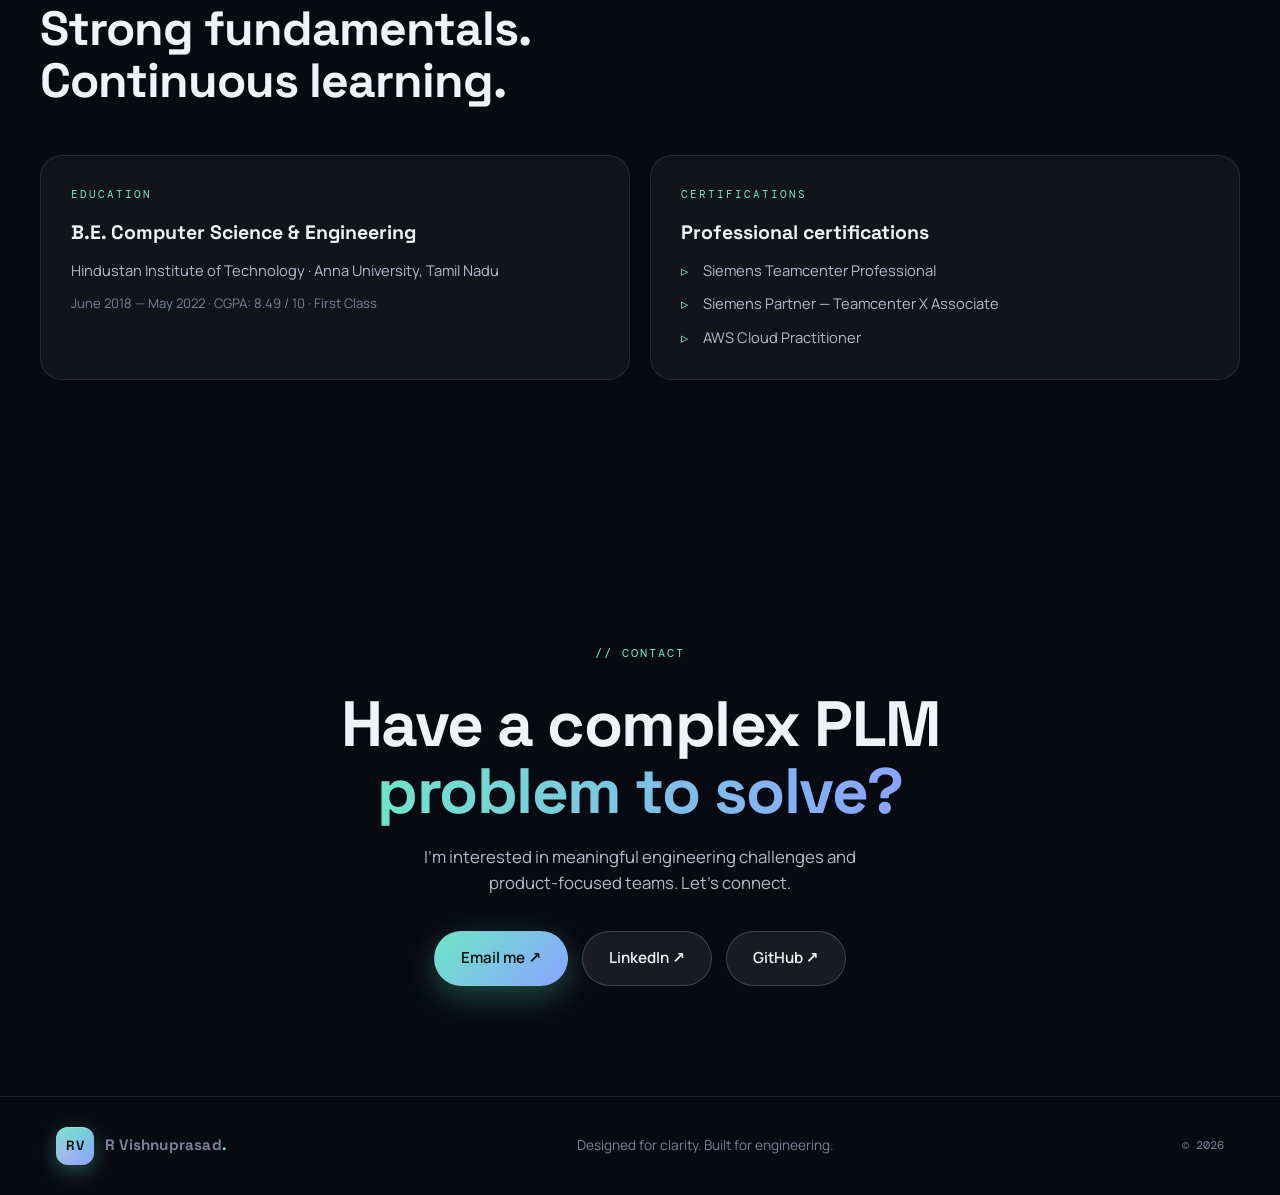
==== commit 02db675b: "Add full Projects showcase: 5 featured cards (incl. Workflow & CAD) + capability grid covering all r" ====
--- a/index.html
+++ b/index.html
@@ -111,13 +111,15 @@
       <div class="interaction-tools" aria-label="Filter projects">
         <span class="tiny-label">EXPLORE BY FOCUS</span>
         <div class="project-filters" role="group" aria-label="Project category filters">
-          <button class="filter-chip active" type="button" data-filter="all" aria-pressed="true">All work <span>03</span></button>
+          <button class="filter-chip active" type="button" data-filter="all" aria-pressed="true">All work <span>05</span></button>
           <button class="filter-chip" type="button" data-filter="bmide" aria-pressed="false">BMIDE</button>
           <button class="filter-chip" type="button" data-filter="migration" aria-pressed="false">Data migration</button>
           <button class="filter-chip" type="button" data-filter="awc" aria-pressed="false">Active Workspace</button>
-        </div>
-      </div>
-      <p class="filter-status" id="filterStatus" aria-live="polite">Showing all 3 featured projects.</p>
+          <button class="filter-chip" type="button" data-filter="workflow" aria-pressed="false">Workflow</button>
+          <button class="filter-chip" type="button" data-filter="cad" aria-pressed="false">CAD</button>
+        </div>
+      </div>
+      <p class="filter-status" id="filterStatus" aria-live="polite">Showing all 5 featured projects.</p>
       <div class="projects-list">
         <article class="project-card" data-category="bmide">
           <div class="project-visual project-visual-a project-image-stage"><img class="project-image-preview" src="teamcenter-bmide-preview.png" alt="Teamcenter BMIDE data modeling interface concept" loading="lazy"><span class="image-caption">BMIDE · DATA MODELING</span></div>
@@ -125,12 +127,32 @@
         </article>
         <article class="project-card project-reverse" data-category="migration">
           <div class="project-visual project-visual-b project-image-stage"><img class="project-image-preview" src="teamcenter-migration-preview.png" alt="Teamcenter data migration and validation interface concept" loading="lazy"><span class="image-caption">DATA MIGRATION · VALIDATION</span></div>
-          <div class="project-content"><div class="project-type">DATA MIGRATION / QUALITY</div><h3>Data Migration</h3><p>Migrated 10,000+ items to production with 100% accuracy, including item metadata, classification data, and related files using IPS data upload and custom utilities.</p><div class="project-details"><span>Focus <b>Data integrity</b></span><span>Tools <b>SQL · Scripts</b></span></div><div class="project-footer"><span class="project-status">10,000+ items · 100% accuracy</span><a href="#contact" aria-label="Ask about this project">↗</a></div></div>
+          <div class="project-content"><div class="project-type">DATA MIGRATION / QUALITY</div><h3>Large-Scale Data Migration</h3><p>Migrated 10,000+ items to production with 100% accuracy — items, metadata, classification data, and attached files — using IPS data upload utilities and custom scripts.</p><div class="project-details"><span>Focus <b>Data integrity</b></span><span>Tools <b>IPS · SQL · Scripts</b></span></div><div class="project-footer"><span class="project-status">10,000+ items · 100% accuracy</span><a href="#contact" aria-label="Ask about this project">↗</a></div></div>
         </article>
         <article class="project-card" data-category="awc">
           <div class="project-visual project-visual-c project-visual-awc"><img class="awc-project-image" src="teamcenter-awc-home.png" alt="Siemens Teamcenter X Active Workspace home dashboard showing folders, searches, reports, classification, and engineering tools" loading="lazy"></div>
-          <div class="project-content"><div class="project-type">USER EXPERIENCE / AWC</div><h3>Active Workspace Customization</h3><p>Delivered Active Workspace customization across icons, workspaces, custom commands, actions, and stylesheets, and developed custom queries to improve access to engineering data.</p><div class="project-details"><span>Focus <b>Usability</b></span><span>Tools <b>XRT Editor · Panel Builder · Command Builder · AWC · JavaScript</b></span></div><div class="project-footer"><span class="project-status">AWC · Query Builder</span><a href="#contact" aria-label="Ask about this project">↗</a></div></div>
-        </article>
+          <div class="project-content"><div class="project-type">USER EXPERIENCE / AWC</div><h3>Active Workspace Customization</h3><p>Delivered Active Workspace customization across icons, workspaces, custom commands, actions, and stylesheets, and developed custom queries to improve access to engineering data.</p><div class="project-details"><span>Focus <b>Usability</b></span><span>Tools <b>XRT Editor · Panel Builder · Command Builder</b></span></div><div class="project-footer"><span class="project-status">AWC · Query Builder</span><a href="#contact" aria-label="Ask about this project">↗</a></div></div>
+        </article>
+        <article class="project-card project-reverse" data-category="workflow">
+          <div class="project-visual project-visual-d project-image-stage"><img class="project-image-preview" src="teamcenter-workflow-preview.png" alt="Teamcenter Workflow Designer process concept" loading="lazy"><span class="image-caption">WORKFLOW · AUTOMATION</span></div>
+          <div class="project-content"><div class="project-type">PROCESS AUTOMATION / WORKFLOW</div><h3>Workflow Design &amp; Process Automation</h3><p>Designed 20+ custom Teamcenter workflows encoding business logic, approvals, and lifecycle transitions — ensuring process correctness and efficiency across cross-functional teams.</p><div class="project-details"><span>Scope <b>20+ workflows</b></span><span>Tools <b>Workflow Designer · EPM</b></span></div><div class="project-footer"><span class="project-status">Workflow Designer · EPM</span><a href="#contact" aria-label="Ask about this project">↗</a></div></div>
+        </article>
+        <article class="project-card" data-category="cad">
+          <div class="project-visual project-visual-e project-image-stage"><img class="project-image-preview" src="teamcenter-cad-preview.png" alt="Teamcenter CAD-PLM integration concept with NX, Solid Edge and SolidWorks" loading="lazy"><span class="image-caption">CAD–PLM · INTEGRATION</span></div>
+          <div class="project-content"><div class="project-type">CAD–PLM / INTEGRATION</div><h3>CAD–PLM Integration</h3><p>Configured custom attribute mapping and integrated NX, Solid Edge, and SolidWorks with Active Workspace — ensuring full, reliable PLM–CAD connectivity for engineering teams.</p><div class="project-details"><span>Focus <b>Interoperability</b></span><span>Tools <b>NX · Solid Edge · SolidWorks</b></span></div><div class="project-footer"><span class="project-status">Full PLM–CAD connectivity</span><a href="#contact" aria-label="Ask about this project">↗</a></div></div>
+        </article>
+      </div>
+
+      <div class="more-projects">
+        <span class="tiny-label">MORE ENGINEERING WORK</span>
+        <div class="capability-grid">
+          <article class="capability-card tilt" data-tilt><div class="cap-icon">⌘</div><h4>Server-Side Customization</h4><p>Custom utilities, extensions, action &amp; rule handlers built in Teamcenter ITK (C/C++) to solve complex business requirements.</p><div class="cap-meta"><span>ITK</span><span>C / C++</span></div></article>
+          <article class="capability-card tilt" data-tilt><div class="cap-icon">▤</div><h4>Classification</h4><p>Built and managed 100+ classes, hierarchies, attributes, and LOVs — aligned to business and search requirements.</p><div class="cap-meta"><span>100+ classes</span><span>Hierarchies</span></div></article>
+          <article class="capability-card tilt" data-tilt><div class="cap-icon">⇅</div><h4>BMIDE Hot &amp; Cold Deployment</h4><p>Deployed BMIDE packages — stylesheets, DLLs, workflows, queries, classification trees, and CAD integrations.</p><div class="cap-meta"><span>Hot / Cold</span><span>Deployment</span></div></article>
+          <article class="capability-card tilt" data-tilt><div class="cap-icon">◈</div><h4>Organization &amp; Administration</h4><p>Created groups, roles, users &amp; persons via make-user; served as Backup Admin for imports across modules.</p><div class="cap-meta"><span>make-user</span><span>Backup Admin</span></div></article>
+          <article class="capability-card tilt" data-tilt><div class="cap-icon">⌕</div><h4>Query Builder</h4><p>Developed custom Active Workspace queries to meet enterprise reporting and search requirements.</p><div class="cap-meta"><span>AWC</span><span>Saved Search</span></div></article>
+          <article class="capability-card tilt" data-tilt><div class="cap-icon">✳</div><h4>AI Change-Impact Analysis</h4><p>Gen AI Ideathon winner — AI that auto-identifies affected items, assemblies, documents &amp; downstream impacts on a part change.</p><div class="cap-meta"><span>Gen AI</span><span>Ideathon Winner</span></div></article>
+        </div>
       </div>
     </section>
 
--- a/styles.css
+++ b/styles.css
@@ -56,7 +56,12 @@
 
 a { color: inherit; text-decoration: none; }
 img { max-width: 100%; display: block; }
-::selection { background: rgba(94,242,196,0.28); color: #fff; }
+::selection { background: rgba(110,231,199,0.28); color: #fff; }
+
+/* Clean, accessible focus ring (replaces the browser's default outline) */
+:focus { outline: none; }
+:focus-visible { outline: 2px solid var(--accent); outline-offset: 3px; border-radius: 8px; }
+.button:focus-visible, .icon-control:focus-visible, .filter-chip:focus-visible { outline-offset: 4px; }
 
 /* ---------- FX layers ---------- */
 .fx-canvas { position: fixed; inset: 0; z-index: -2; pointer-events: none; opacity: 0.9; }
@@ -302,6 +307,20 @@
 .filter-in { animation: fadeUp .5s var(--ease) both; }
 @keyframes fadeUp { from { opacity: 0; transform: translateY(16px); } to { opacity: 1; transform: translateY(0); } }
 
+/* More engineering work — capability grid */
+.more-projects { margin-top: 40px; }
+.more-projects .tiny-label { display: block; margin-bottom: 18px; color: var(--accent); }
+.capability-grid { display: grid; grid-template-columns: repeat(3, 1fr); gap: 18px; }
+.capability-card { position: relative; padding: 26px 24px; border-radius: var(--radius); background: var(--surface); border: 1px solid var(--border); overflow: hidden; transition: border-color .4s, transform .4s var(--ease), box-shadow .4s; }
+.capability-card::before { content: ""; position: absolute; inset: 0; background: radial-gradient(400px 180px at 100% 0%, rgba(110,231,199,0.1), transparent 60%); opacity: 0; transition: opacity .4s; }
+.capability-card:hover { border-color: var(--border-strong); }
+.capability-card:hover::before { opacity: 1; }
+.cap-icon { width: 46px; height: 46px; display: grid; place-items: center; border-radius: 13px; background: linear-gradient(135deg, rgba(110,231,199,0.16), rgba(138,163,255,0.16)); color: var(--accent); font-size: 1.25rem; margin-bottom: 16px; }
+.capability-card h4 { font-family: var(--font-display); font-size: 1.04rem; margin-bottom: 9px; }
+.capability-card p { color: var(--text-soft); font-size: .87rem; margin-bottom: 15px; }
+.cap-meta { display: flex; flex-wrap: wrap; gap: 7px; }
+.cap-meta span { font-family: var(--font-mono); font-size: .66rem; padding: 5px 10px; border-radius: 7px; background: var(--surface-strong); border: 1px solid var(--border); color: var(--accent); }
+
 /* ---------- Timeline ---------- */
 .timeline { position: relative; padding-left: 34px; }
 .timeline::before { content: ""; position: absolute; left: 6px; top: 6px; bottom: 6px; width: 2px; background: linear-gradient(180deg, var(--accent), var(--accent-2), transparent); }
@@ -429,6 +448,7 @@
   .hero-visual { min-height: 360px; margin-inline: auto; }
   .stats { grid-template-columns: repeat(2, 1fr); }
   .expertise-grid, .skills-detail-grid { grid-template-columns: repeat(2, 1fr); }
+  .capability-grid { grid-template-columns: repeat(2, 1fr); }
   .about-grid { grid-template-columns: 1fr; }
   .skillbars { grid-template-columns: 1fr; }
 }
@@ -439,6 +459,7 @@
   .menu-toggle { display: flex; }
   .project-card, .project-reverse { grid-template-columns: 1fr; direction: ltr; }
   .expertise-grid, .skills-detail-grid, .education-grid { grid-template-columns: 1fr; }
+  .capability-grid { grid-template-columns: 1fr; }
   .achievement-card { grid-template-columns: 1fr; gap: 16px; padding: 28px; }
   .chip-one { right: 0; } .chip-two { left: 0; }
 }
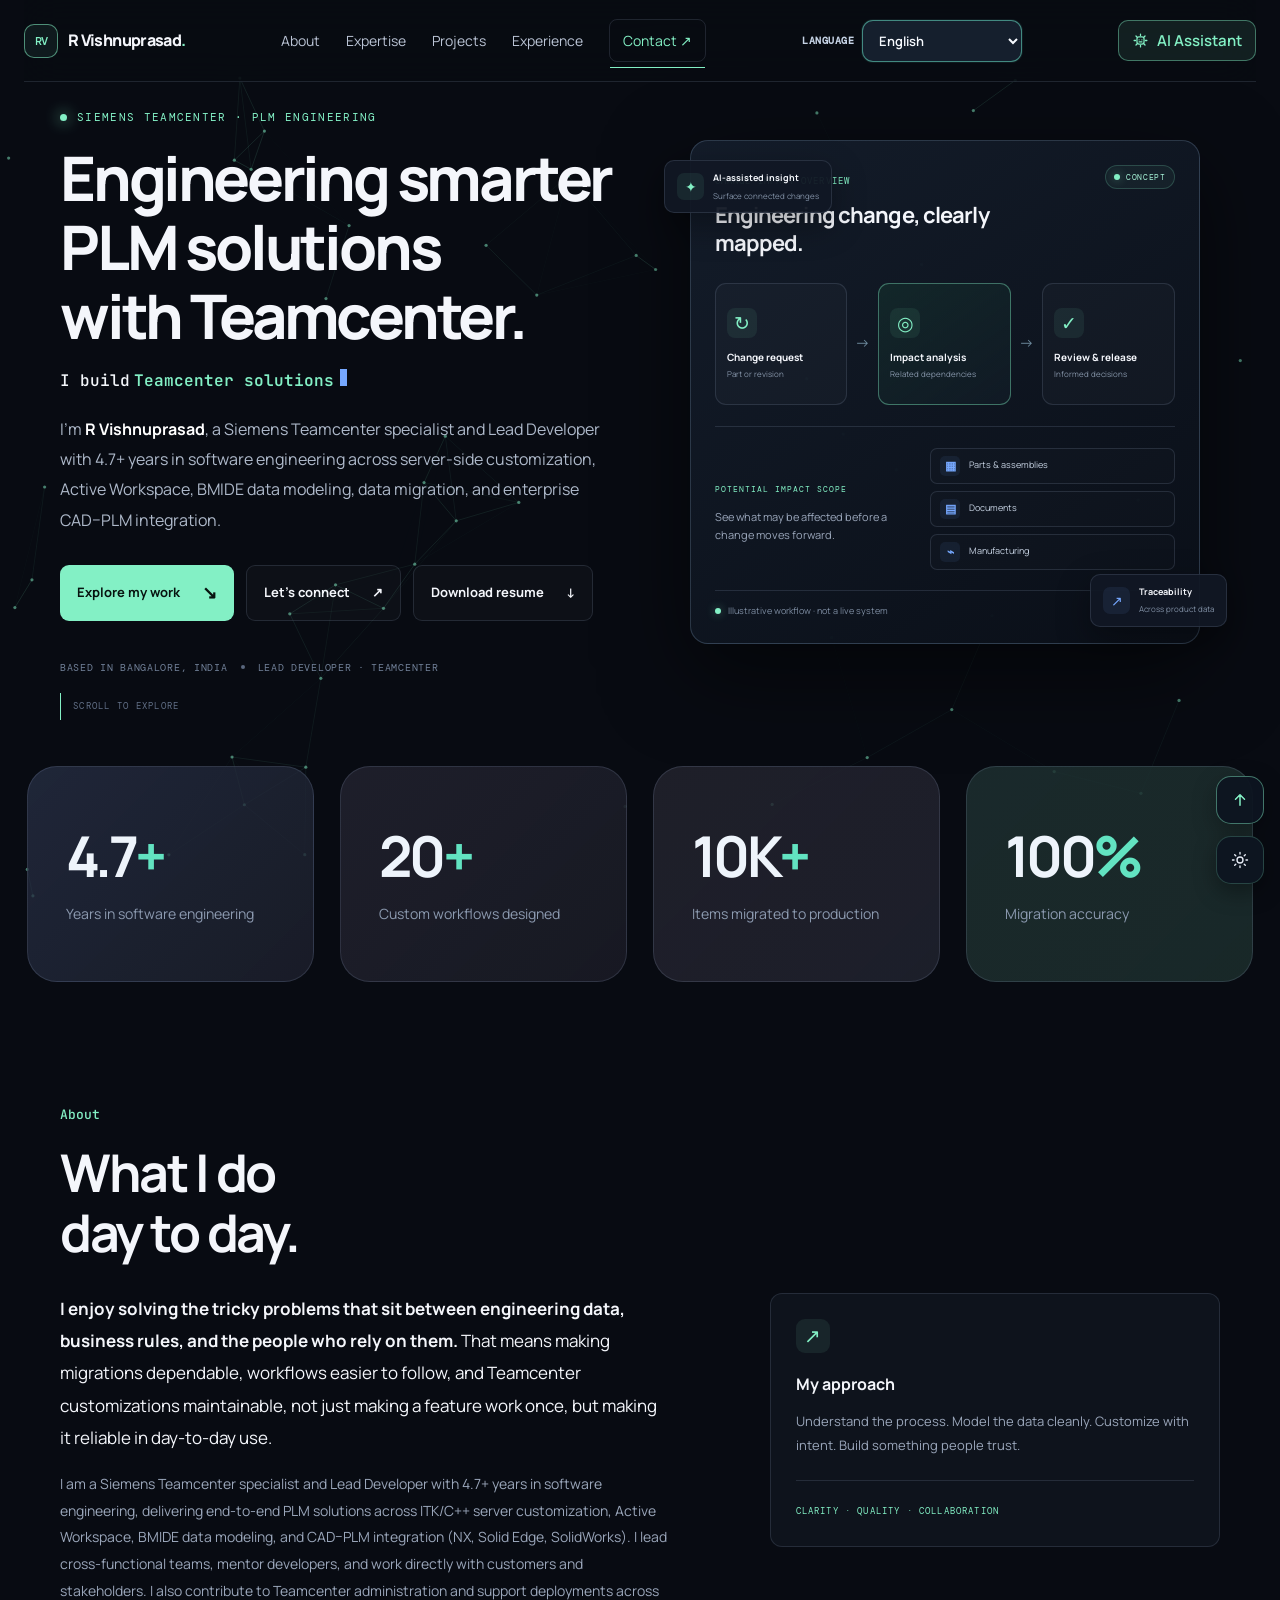
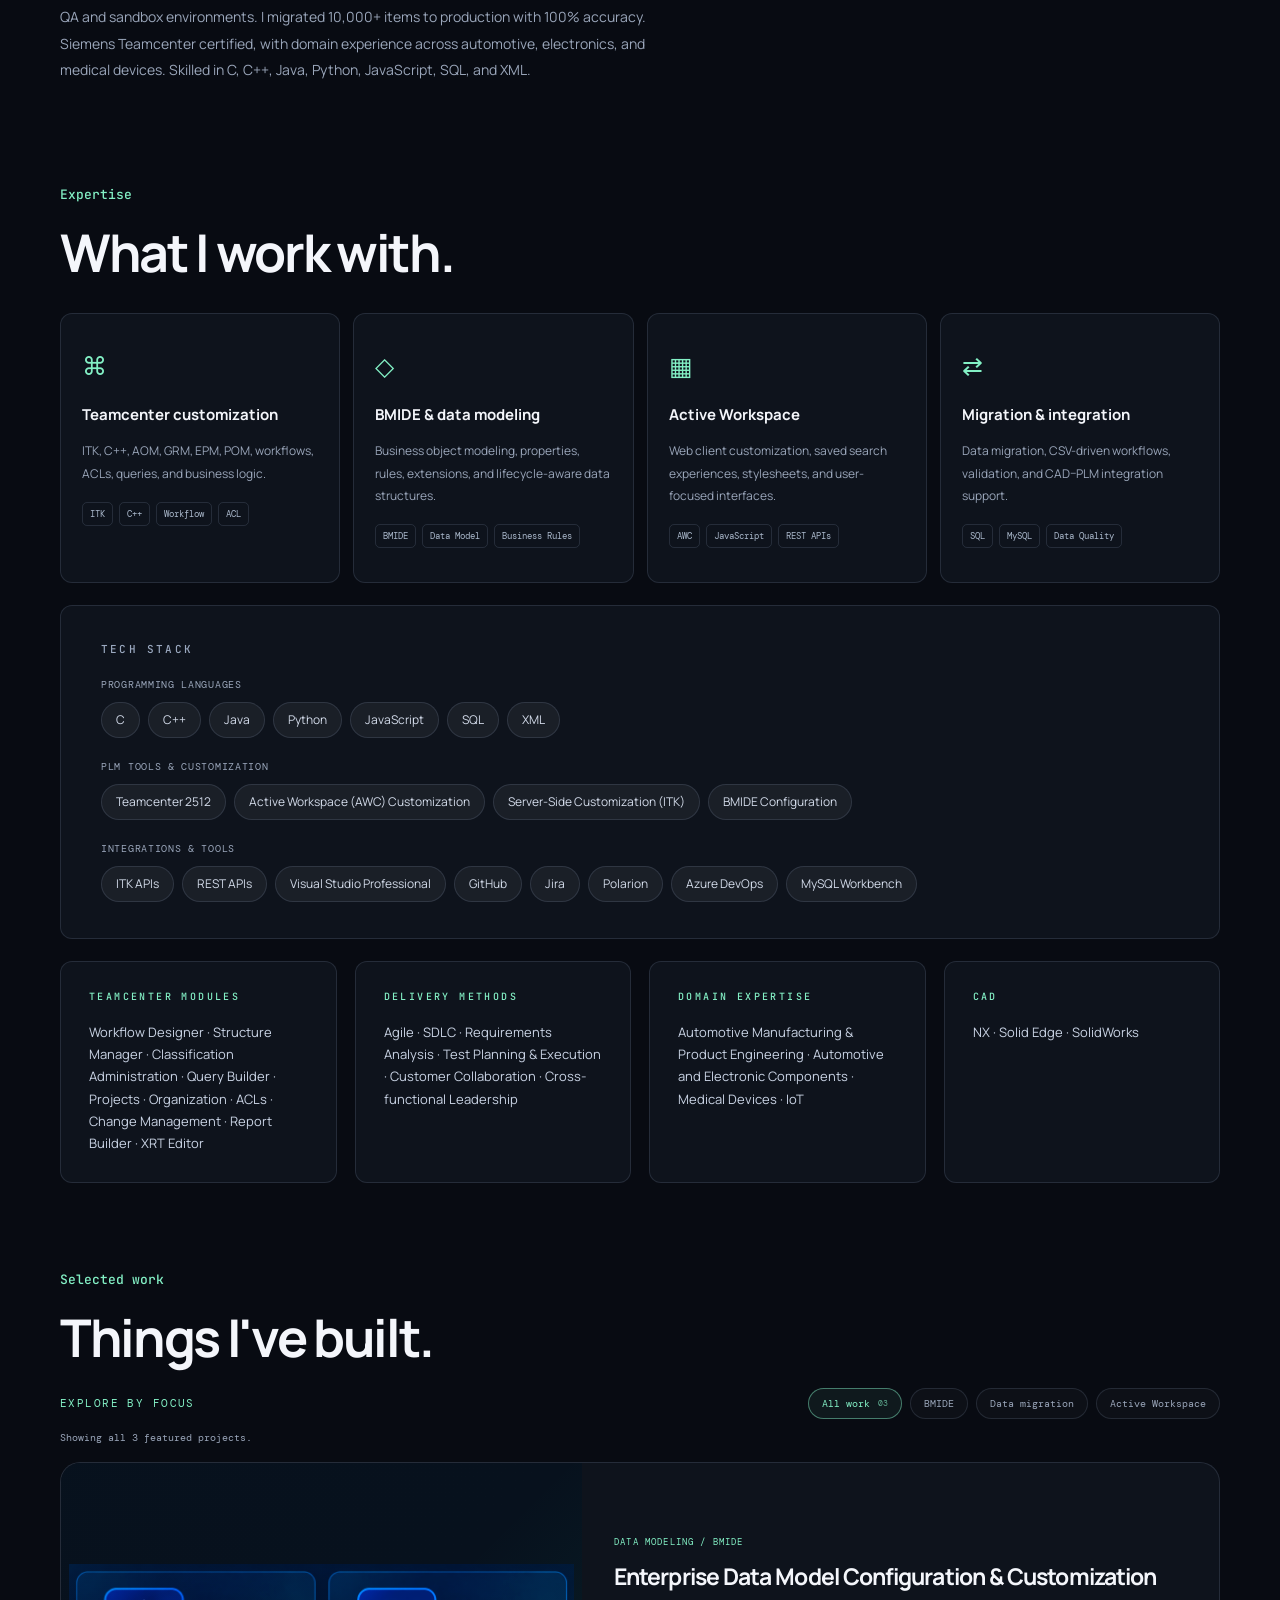
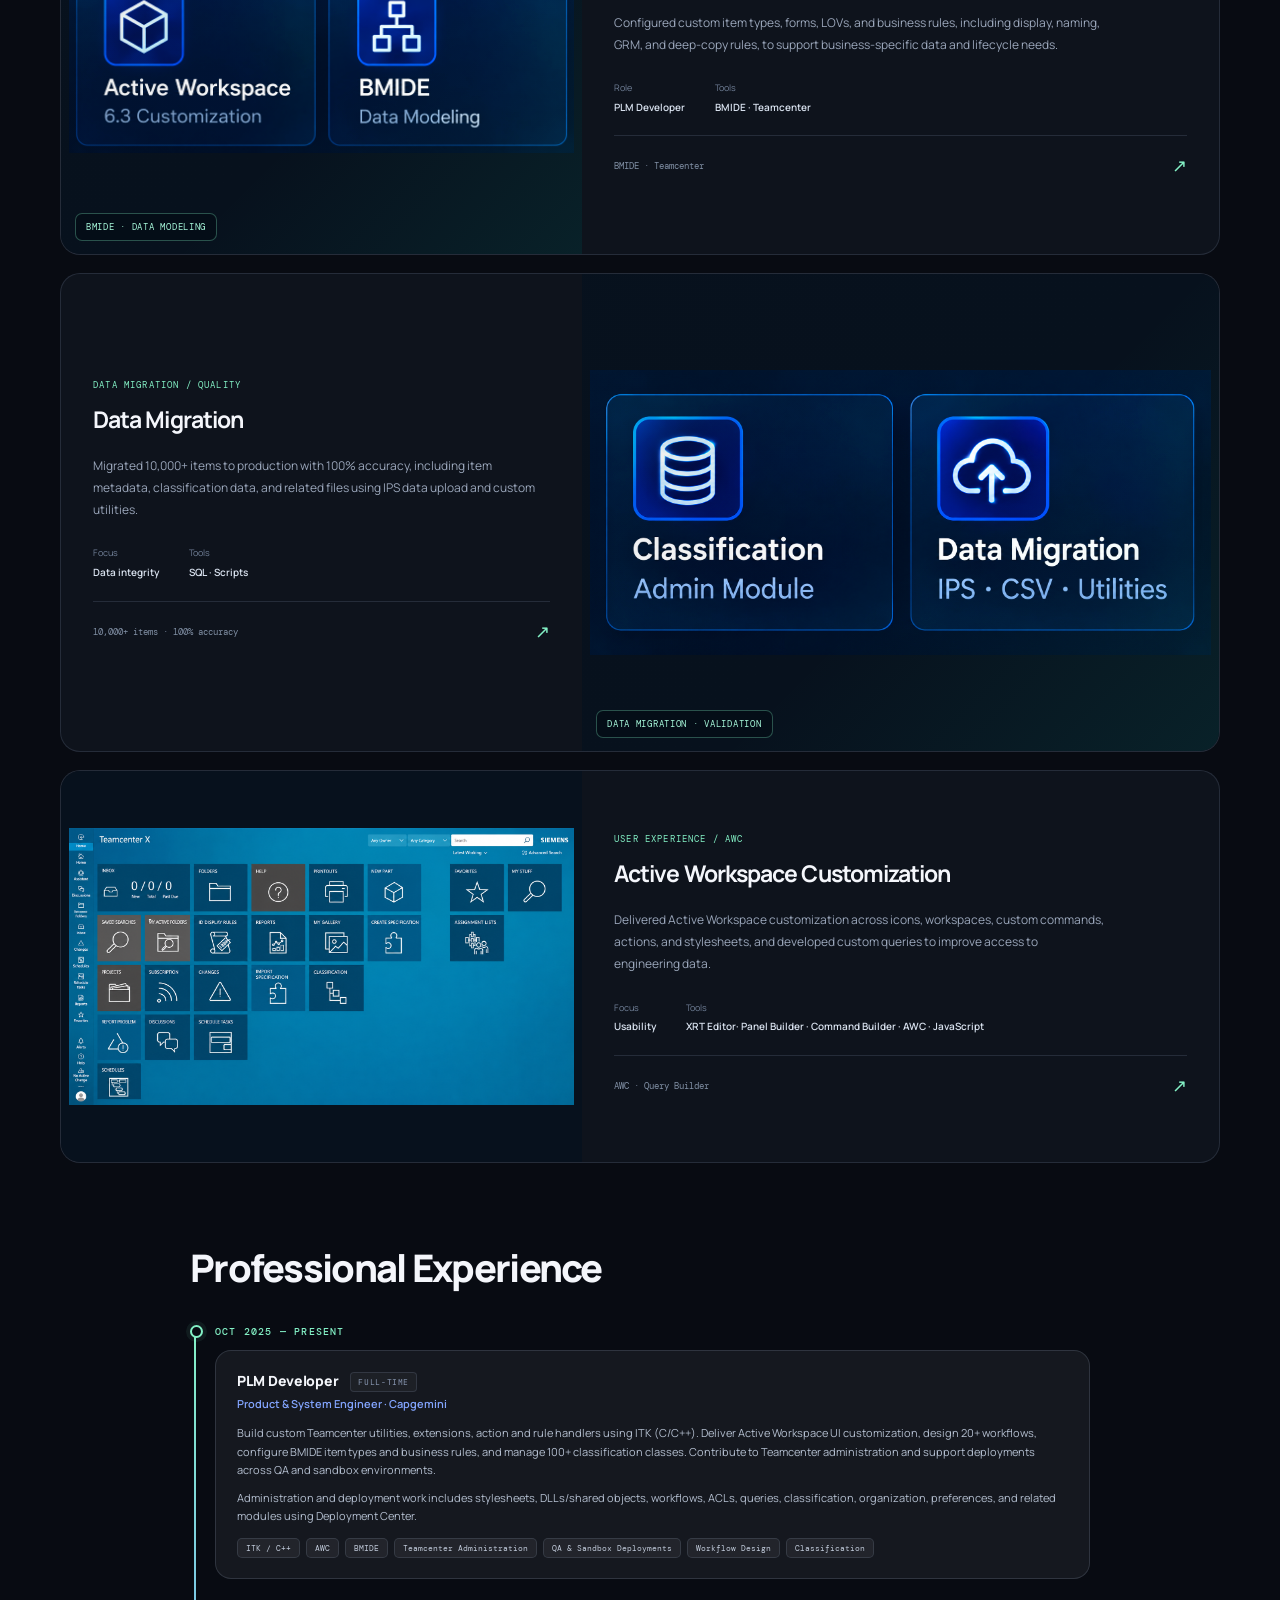
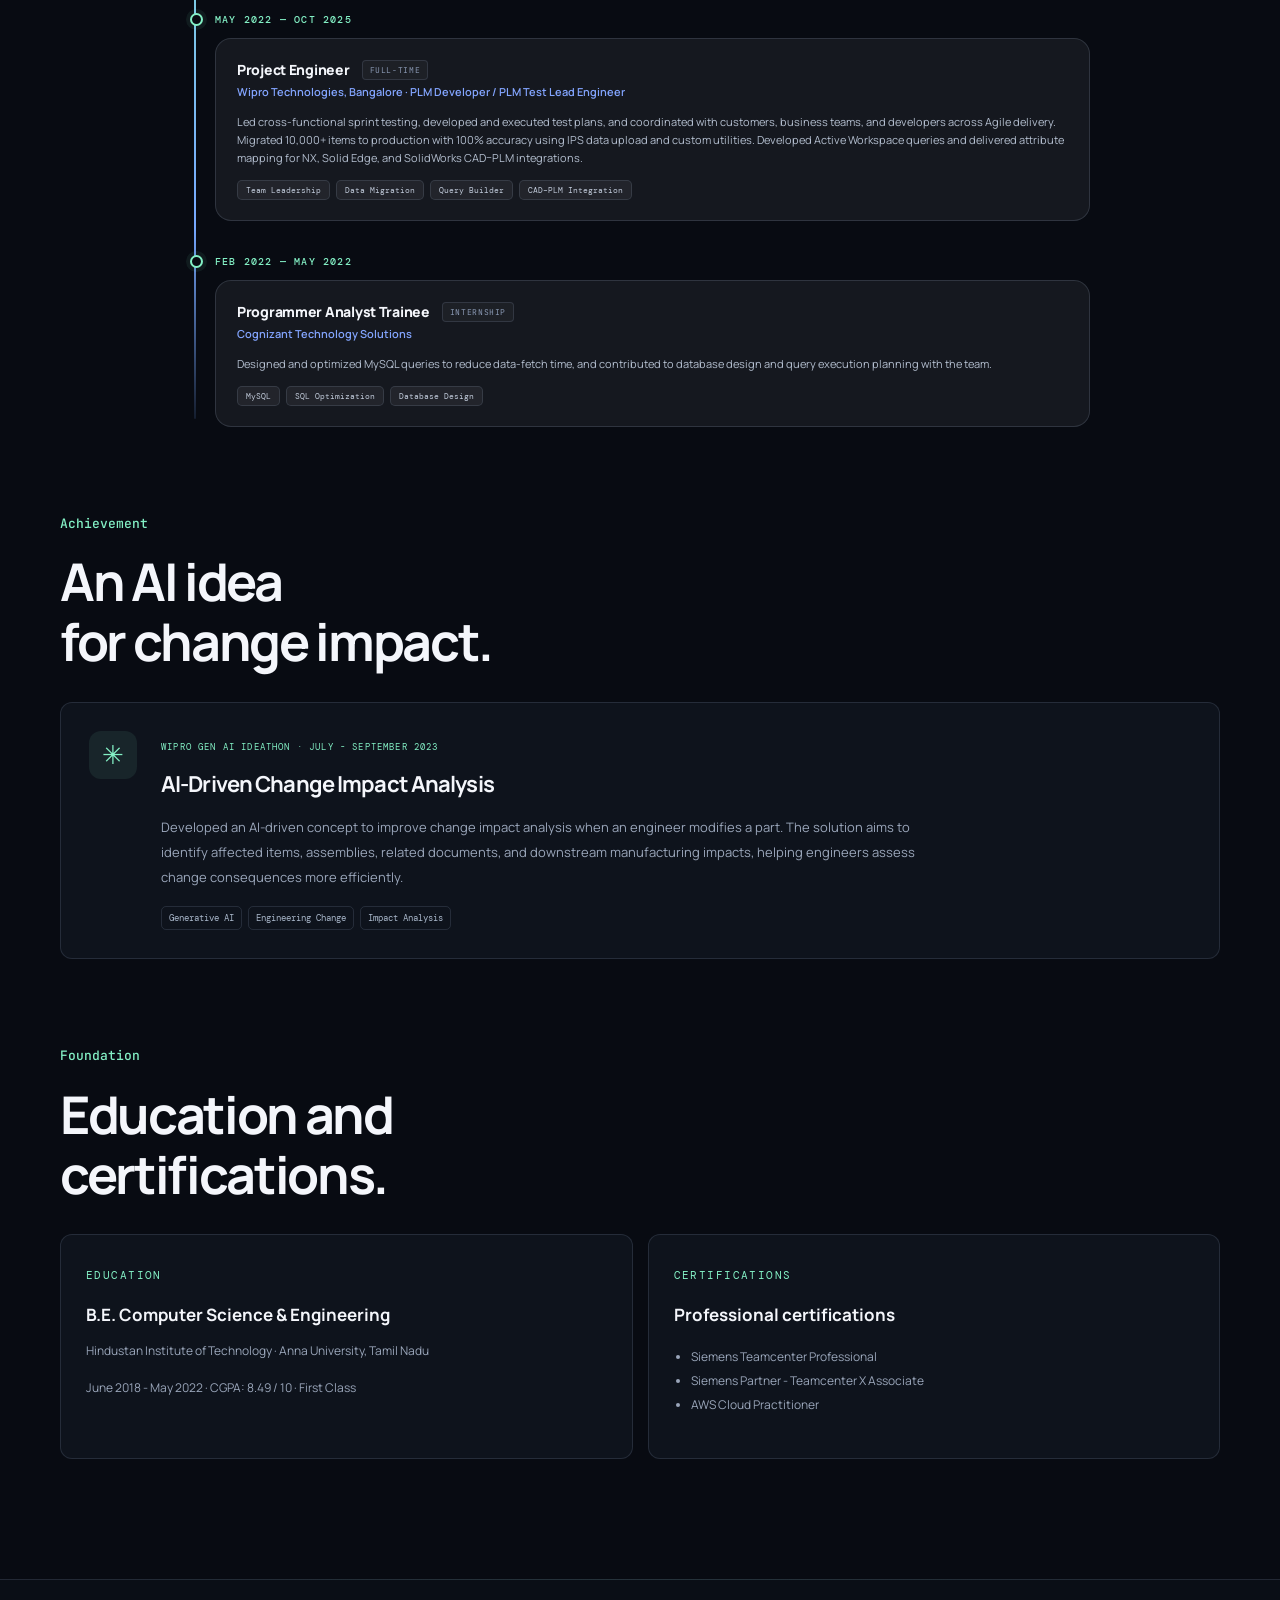
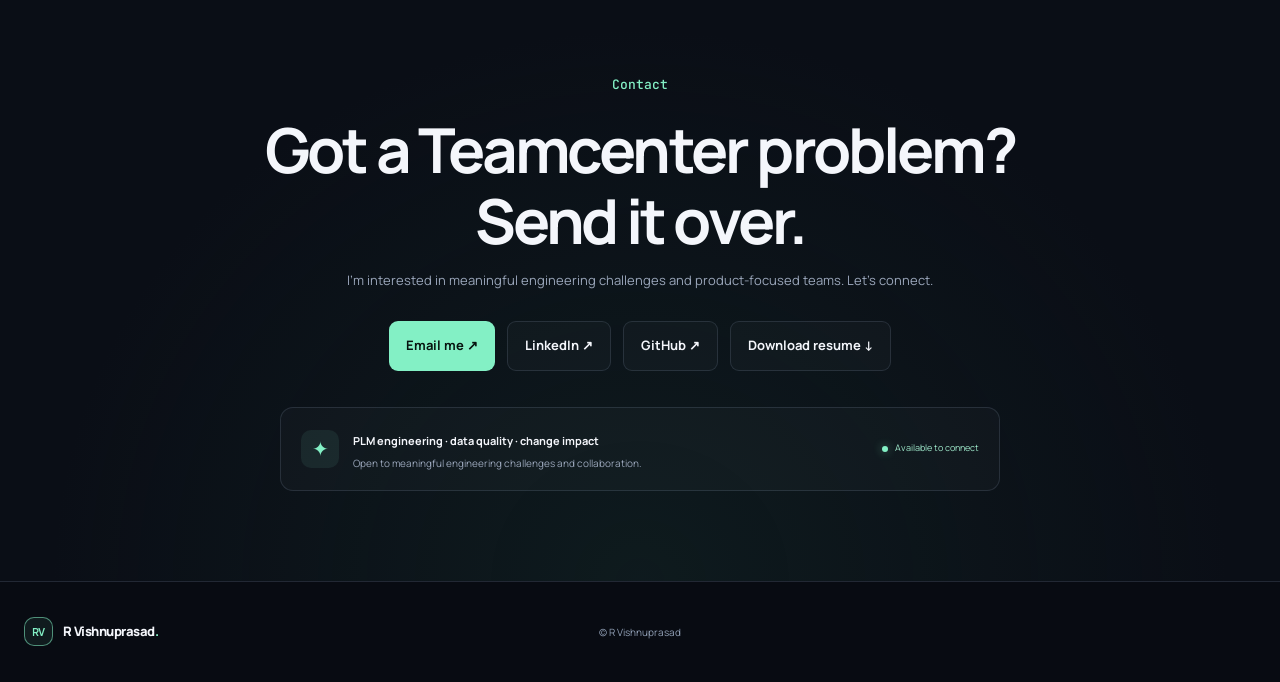
==== commit ef2057d2: "Add files via upload" ====
--- a/index.html
+++ b/index.html
@@ -3,101 +3,92 @@
 <head>
   <meta charset="utf-8">
   <meta name="viewport" content="width=device-width, initial-scale=1">
-  <meta name="description" content="Portfolio of R Vishnuprasad — Siemens Teamcenter specialist & PLM Software Developer. ITK/C++, Active Workspace, BMIDE, data migration and CAD-PLM integration.">
-  <meta name="theme-color" content="#05060a">
-  <meta property="og:title" content="R Vishnuprasad | Siemens Teamcenter & PLM Developer">
-  <meta property="og:description" content="Engineering smarter PLM solutions at scale. 4.7+ years across Teamcenter customization, Active Workspace, BMIDE and migration.">
-  <meta property="og:type" content="website">
+  <meta name="description" content="Portfolio of R Vishnuprasad, Siemens Teamcenter specialist and PLM Software Developer.">
   <title>R Vishnuprasad | Siemens Teamcenter & PLM Developer</title>
   <link rel="preconnect" href="https://fonts.googleapis.com">
   <link rel="preconnect" href="https://fonts.gstatic.com" crossorigin>
-  <link href="https://fonts.googleapis.com/css2?family=DM+Mono:wght@400;500&family=Manrope:wght@400;500;600;700;800&family=Space+Grotesk:wght@400;500;600;700&display=swap" rel="stylesheet">
-  <link rel="stylesheet" href="styles.css?v=techy-3">
+  <link href="https://fonts.googleapis.com/css2?family=DM+Mono:wght@400;500&family=JetBrains+Mono:wght@400;500;700&family=Manrope:wght@400;500;600;700;800&display=swap" rel="stylesheet">
+  <link rel="stylesheet" href="styles.css?v=impact-visual-2">
 </head>
-<body data-theme="dark">
-  <!-- Preloader -->
-  <div class="preloader" id="preloader" aria-hidden="true">
-    <div class="preloader-inner">
-      <div class="preloader-glyph"><span>RV</span><div class="preloader-ring"></div></div>
-      <div class="preloader-bar"><i></i></div>
-      <div class="preloader-text" id="preloaderText">INITIALIZING SYSTEM</div>
-    </div>
-  </div>
-
-  <!-- FX layers -->
-  <canvas class="fx-canvas" id="fxCanvas" aria-hidden="true"></canvas>
-  <div class="grain" aria-hidden="true"></div>
-  <div class="cursor-dot" id="cursorDot" aria-hidden="true"></div>
-  <div class="cursor-ring" id="cursorRing" aria-hidden="true"></div>
+<body>
   <div class="scroll-progress" id="scrollProgress" aria-hidden="true"></div>
-  <div class="ambient ambient-one"></div><div class="ambient ambient-two"></div><div class="ambient ambient-three"></div>
-
-  <header class="site-header" id="siteHeader">
+  <canvas id="netBg" aria-hidden="true"></canvas>
+  <div class="cursor-glow" aria-hidden="true"></div>
+  <div class="ambient ambient-one"></div><div class="ambient ambient-two"></div>
+  <header class="site-header">
     <a class="brand" href="#home" aria-label="Home"><span class="brand-mark">RV</span><span>R Vishnuprasad<span class="brand-dot">.</span></span></a>
-    <button class="menu-toggle" id="menuToggle" aria-label="Toggle navigation" aria-expanded="false"><span></span><span></span><span></span></button>
+    <button class="menu-toggle" id="menuToggle" aria-label="Toggle navigation" aria-expanded="false">☰</button>
     <nav id="nav">
-      <a href="#about">About</a><a href="#expertise">Expertise</a><a href="#projects">Projects</a><a href="#experience">Experience</a>
-      <a class="nav-cta" id="navResume" href="Vishnuprasad_R_Resume.pdf" target="_blank" rel="noopener">Résumé ↓</a>
+      <a href="#about">About</a><a href="#expertise">Expertise</a><a href="#projects">Projects</a><a href="#experience">Experience</a><a href="#contact" class="nav-cta">Contact ↗</a>
     </nav>
+    <label class="language-picker"><span class="language-label">Language</span><select id="languageSelect" aria-label="Choose portfolio language"><option value="en">English</option><option value="de">Deutsch</option><option value="fr">Français</option><option value="de-CH">Deutsch (Schweiz)</option><option value="en-SG">English (Singapore)</option><option value="ja">日本語</option></select></label>
+    <button class="ai-assistant-trigger" id="aiAssistantOpen" type="button" aria-label="Open AI Assistant"><svg aria-hidden="true" viewBox="0 0 24 24" width="17" height="17" fill="none" stroke="currentColor" stroke-width="1.8" stroke-linecap="round" stroke-linejoin="round"><path d="M12 3v2m0 14v2M3 12h2m14 0h2M5.6 5.6 7 7m10 10 1.4 1.4m0-12.8L17 7M7 17l-1.4 1.4"/><rect x="7" y="7" width="10" height="10" rx="3"/><path d="M10 11h.01M14 11h.01M10 14h4"/></svg><span>AI Assistant</span></button>
   </header>
 
   <main>
     <section class="hero section-wrap" id="home">
       <div class="hero-copy">
-        <div class="eyebrow"><span class="status-dot"></span> SIEMENS TEAMCENTER · PLM ENGINEERING</div>
-        <h1>Engineering smarter<br><span class="gradient-text">PLM solutions</span><br>at scale.</h1>
-        <p class="hero-role">I build <span class="typewriter" id="typewriter"></span><span class="type-caret">▍</span></p>
+        <div class="hero-eyebrow"><span class="status-dot"></span> SIEMENS TEAMCENTER · PLM ENGINEERING</div>
+        <h1>Engineering smarter<br>PLM solutions<br>with Teamcenter.</h1>
+        <p class="hero-build-line"><span class="hero-build-prefix" data-build-prefix> I build</span> <span class="hero-build-word" id="buildRole" aria-live="polite">Teamcenter solutions</span><span class="typing-caret" aria-hidden="true"></span></p>
         <p class="hero-lede">I'm <strong>R Vishnuprasad</strong>, a Siemens Teamcenter specialist and Lead Developer with 4.7+ years in software engineering across server-side customization, Active Workspace, BMIDE data modeling, data migration, and enterprise CAD–PLM integration.</p>
         <div class="hero-actions">
-          <a class="button button-primary magnetic" href="#projects">Explore my work <span>↘</span></a>
-          <a class="button button-secondary magnetic" href="Vishnuprasad_R_Resume.pdf" target="_blank" rel="noopener">Download résumé <span>↓</span></a>
+          <a class="button button-primary" href="#projects">Explore my work <span>↘</span></a>
+          <a class="button button-secondary" href="#contact">Let's connect <span>↗</span></a>
+          <a class="button button-secondary" href="R_Vishnuprasad.docx" download="R_Vishnuprasad_Resume.docx">Download resume <span>↓</span></a>
         </div>
         <div class="hero-meta"><span>Based in Bangalore, India</span><span class="meta-divider"></span><span>Lead Developer · Teamcenter</span></div>
       </div>
-
-      <div class="hero-visual" aria-label="Live engineering terminal">
-        <div class="terminal tilt" data-tilt>
-          <div class="terminal-bar"><span class="tdot tdot-r"></span><span class="tdot tdot-y"></span><span class="tdot tdot-g"></span><span class="terminal-title">vishnu@plm ~ teamcenter</span></div>
-          <div class="terminal-body" id="terminalBody"></div>
-        </div>
-        <div class="float-chip chip-one"><span class="chip-icon">⌘</span><span><b>ITK / C++</b><small>Server customization</small></span></div>
-        <div class="float-chip chip-two"><span class="chip-icon">◇</span><span><b>BMIDE</b><small>Data modeling</small></span></div>
-        <div class="float-chip chip-three"><span class="chip-icon">▦</span><span><b>Active Workspace</b><small>Web customization</small></span></div>
+      <div class="hero-visual impact-visual" aria-label="Illustrative engineering change impact overview">
+        <div class="impact-orbit impact-orbit-a"></div><div class="impact-orbit impact-orbit-b"></div>
+        <article class="impact-panel">
+          <div class="impact-panel-head"><div><span class="tiny-label" data-i18n="impactLabel">CHANGE IMPACT OVERVIEW</span><h2 data-i18n="impactTitle">Engineering change, clearly mapped.</h2></div><span class="impact-pill"><i></i><span data-i18n="conceptLabel">CONCEPT</span></span></div>
+          <div class="impact-flow" aria-label="Change impact process">
+            <div class="impact-step"><span class="impact-step-icon">↻</span><strong data-i18n="impactStep1">Change request</strong><small data-i18n="impactStep1Sub">Part or revision</small></div>
+            <span class="impact-connector">→</span>
+            <div class="impact-step active"><span class="impact-step-icon">◎</span><strong data-i18n="impactStep2">Impact analysis</strong><small data-i18n="impactStep2Sub">Related dependencies</small></div>
+            <span class="impact-connector">→</span>
+            <div class="impact-step"><span class="impact-step-icon">✓</span><strong data-i18n="impactStep3">Review & release</strong><small data-i18n="impactStep3Sub">Informed decisions</small></div>
+          </div>
+          <div class="impact-divider"></div>
+          <div class="impact-bottom"><div class="impact-bottom-copy"><span class="tiny-label" data-i18n="scopeLabel">POTENTIAL IMPACT SCOPE</span><p data-i18n="scopeText">See what may be affected before a change moves forward.</p></div><div class="impact-assets"><span><b>▦</b><span data-i18n="assetParts">Parts & assemblies</span></span><span><b>▤</b><span data-i18n="assetDocs">Documents</span></span><span><b>⌁</b><span data-i18n="assetMfg">Manufacturing</span></span></div></div>
+          <div class="impact-foot"><span class="impact-foot-dot"></span><span data-i18n="illustrativeLabel">Illustrative workflow · not a live system</span></div>
+        </article>
+        <div class="impact-float impact-float-a"><span class="impact-float-icon">✦</span><span><b data-i18n="aiAssist">AI-assisted insight</b><small data-i18n="aiAssistSub">Surface connected changes</small></span></div>
+        <div class="impact-float impact-float-b"><span class="impact-float-icon blue">↗</span><span><b data-i18n="traceability">Traceability</b><small data-i18n="traceabilitySub">Across product data</small></span></div>
       </div>
+      <div class="hero-scroll"><span></span> SCROLL TO EXPLORE</div>
     </section>
 
-    <section class="stats section-wrap">
-      <div class="stat tilt" data-tilt><strong data-count="4.7" data-suffix="+" data-decimals="1">0</strong><small>Years in software engineering</small></div>
-      <div class="stat tilt" data-tilt><strong data-count="20" data-suffix="+">0</strong><small>Custom workflows designed</small></div>
-      <div class="stat tilt" data-tilt><strong data-count="10" data-suffix="K+">0</strong><small>Items migrated to production</small></div>
-      <div class="stat tilt" data-tilt><strong data-count="100" data-suffix="%">0</strong><small>Migration accuracy</small></div>
+    <section class="stats section-wrap" aria-label="Professional highlights">
+      <div class="stat stat-years"><strong><b data-count="4.7" data-dec="1">4.7</b><span>+</span></strong><small>Years in software engineering</small></div>
+      <div class="stat stat-workflows"><strong><b data-count="20">20</b><span>+</span></strong><small>Custom workflows designed</small></div>
+      <div class="stat stat-migration"><strong><b data-count="10" data-suffix="K">10K</b><span>+</span></strong><small>Items migrated to production</small></div>
+      <div class="stat stat-accuracy"><strong><b data-count="100">100</b><span>%</span></strong><small>Migration accuracy</small></div>
     </section>
 
     <section class="section-wrap section-block" id="about">
-      <div class="section-heading"><span class="section-index">// ABOUT</span><h2>Engineering the details<br>behind the product.</h2></div>
+      <div class="section-heading"><span class="section-index">About</span><h2>What I do<br>day to day.</h2></div>
       <div class="about-grid">
-        <div class="about-lead"><p><strong>I enjoy solving the tricky problems that sit between engineering data, business rules, and the people who rely on them.</strong> That means making migrations dependable, workflows easier to follow, and Teamcenter customizations maintainable — not just making a feature work once, but making it reliable in day-to-day use.</p><p class="muted">I am a Siemens Teamcenter specialist and Lead Developer with 4.7+ years in software engineering, delivering end-to-end PLM solutions across ITK/C++ server customization, Active Workspace, BMIDE data modeling, and CAD–PLM integration (NX, Solid Edge, SolidWorks). I lead cross-functional teams, mentor developers, and work directly with customers and stakeholders. I also contribute to Teamcenter administration and support deployments across QA and sandbox environments. I migrated 10,000+ items to production with 100% accuracy. Siemens Teamcenter certified, with domain experience across automotive, electronics, and medical devices. Skilled in C, C++, Java, Python, JavaScript, SQL, and XML.</p></div>
-        <div class="about-note tilt" data-tilt><div class="note-icon">↗</div><h3>My approach</h3><p>Understand the process. Model the data cleanly. Customize with intent. Build something people trust.</p><div class="note-line"></div><span class="tiny-label">CLARITY · QUALITY · COLLABORATION</span></div>
+        <div class="about-lead"><p><strong>I enjoy solving the tricky problems that sit between engineering data, business rules, and the people who rely on them.</strong> That means making migrations dependable, workflows easier to follow, and Teamcenter customizations maintainable, not just making a feature work once, but making it reliable in day-to-day use.</p><p class="muted">I am a Siemens Teamcenter specialist and Lead Developer with 4.7+ years in software engineering, delivering end-to-end PLM solutions across ITK/C++ server customization, Active Workspace, BMIDE data modeling, and CAD–PLM integration (NX, Solid Edge, SolidWorks). I lead cross-functional teams, mentor developers, and work directly with customers and stakeholders. I also contribute to Teamcenter administration and support deployments across QA and sandbox environments. I migrated 10,000+ items to production with 100% accuracy. Siemens Teamcenter certified, with domain experience across automotive, electronics, and medical devices. Skilled in C, C++, Java, Python, JavaScript, SQL, and XML.</p></div>
+        <div class="about-note"><div class="note-icon">↗</div><h3>My approach</h3><p>Understand the process. Model the data cleanly. Customize with intent. Build something people trust.</p><div class="note-line"></div><span class="tiny-label">CLARITY · QUALITY · COLLABORATION</span></div>
       </div>
     </section>
 
     <section class="section-wrap section-block" id="expertise">
-      <div class="section-heading"><span class="section-index">// EXPERTISE</span><h2>Tools I use to solve<br>real PLM problems.</h2></div>
+      <div class="section-heading"><span class="section-index">Expertise</span><h2>What I work with.</h2></div>
       <div class="expertise-grid">
-        <article class="skill-card tilt" data-tilt><div class="skill-icon">⌘</div><h3>Teamcenter customization</h3><p>ITK, C++, AOM, GRM, EPM, POM, workflows, ACLs, queries, and business logic.</p><div class="tags"><span>ITK</span><span>C++</span><span>Workflow</span><span>ACL</span></div></article>
-        <article class="skill-card tilt" data-tilt><div class="skill-icon">◇</div><h3>BMIDE & data modeling</h3><p>Business object modeling, properties, rules, extensions, and lifecycle-aware data structures.</p><div class="tags"><span>BMIDE</span><span>Data Model</span><span>Business Rules</span></div></article>
-        <article class="skill-card tilt" data-tilt><div class="skill-icon">▦</div><h3>Active Workspace</h3><p>Web client customization, saved search experiences, stylesheets, and user-focused interfaces.</p><div class="tags"><span>AWC</span><span>JavaScript</span><span>REST APIs</span></div></article>
-        <article class="skill-card tilt" data-tilt><div class="skill-icon">⇄</div><h3>Migration & integration</h3><p>Data migration, CSV-driven workflows, validation, and CAD–PLM integration support.</p><div class="tags"><span>SQL</span><span>MySQL</span><span>Data Quality</span></div></article>
+        <article class="skill-card"><div class="skill-icon">⌘</div><h3>Teamcenter customization</h3><p>ITK, C++, AOM, GRM, EPM, POM, workflows, ACLs, queries, and business logic.</p><div class="tags"><span>ITK</span><span>C++</span><span>Workflow</span><span>ACL</span></div></article>
+        <article class="skill-card"><div class="skill-icon">◇</div><h3>BMIDE & data modeling</h3><p>Business object modeling, properties, rules, extensions, and lifecycle-aware data structures.</p><div class="tags"><span>BMIDE</span><span>Data Model</span><span>Business Rules</span></div></article>
+        <article class="skill-card"><div class="skill-icon">▦</div><h3>Active Workspace</h3><p>Web client customization, saved search experiences, stylesheets, and user-focused interfaces.</p><div class="tags"><span>AWC</span><span>JavaScript</span><span>REST APIs</span></div></article>
+        <article class="skill-card"><div class="skill-icon">⇄</div><h3>Migration & integration</h3><p>Data migration, CSV-driven workflows, validation, and CAD–PLM integration support.</p><div class="tags"><span>SQL</span><span>MySQL</span><span>Data Quality</span></div></article>
       </div>
-
-      <div class="skillbars">
-        <div class="skillbar"><div class="skillbar-top"><span>Teamcenter ITK / C++</span><em data-level="92">92%</em></div><div class="skillbar-track"><i data-level="92"></i></div></div>
-        <div class="skillbar"><div class="skillbar-top"><span>BMIDE & Data Modeling</span><em data-level="90">90%</em></div><div class="skillbar-track"><i data-level="90"></i></div></div>
-        <div class="skillbar"><div class="skillbar-top"><span>Active Workspace</span><em data-level="85">85%</em></div><div class="skillbar-track"><i data-level="85"></i></div></div>
-        <div class="skillbar"><div class="skillbar-top"><span>Data Migration & Integration</span><em data-level="88">88%</em></div><div class="skillbar-track"><i data-level="88"></i></div></div>
+      <div class="toolbelt">
+        <span class="tiny-label">TECH STACK</span>
+        <div class="tool-group"><span class="tool-group-label">Programming Languages</span><div class="tool-list"><span>C</span><span>C++</span><span>Java</span><span>Python</span><span>JavaScript</span><span>SQL</span><span>XML</span></div></div>
+        <div class="tool-group"><span class="tool-group-label">PLM Tools & Customization</span><div class="tool-list"><span>Teamcenter 2512</span><span>Active Workspace (AWC) Customization</span><span>Server-Side Customization (ITK)</span><span>BMIDE Configuration</span></div></div>
+        <div class="tool-group"><span class="tool-group-label">Integrations & Tools</span><div class="tool-list"><span>ITK APIs</span><span>REST APIs</span><span>Visual Studio Professional</span><span>GitHub</span><span>Jira</span><span>Polarion</span><span>Azure DevOps</span><span>MySQL Workbench</span></div></div>
       </div>
-
-      <div class="toolbelt"><span class="tiny-label">TECH STACK</span><div class="tool-list"><span>Teamcenter 2512</span><span>Active Workspace</span><span>BMIDE</span><span>C / C++</span><span>Java</span><span>Python</span><span>JavaScript</span><span>SQL / XML</span><span>ITK / REST APIs</span><span>NX</span><span>Solid Edge</span><span>SolidWorks</span><span>Visual Studio</span><span>GitHub</span><span>Jira</span><span>Polarion</span><span>Azure DevOps</span><span>MySQL Workbench</span></div></div>
       <div class="skills-detail-grid">
         <div class="skills-detail"><span class="tiny-label">TEAMCENTER MODULES</span><p>Workflow Designer · Structure Manager · Classification Administration · Query Builder · Projects · Organization · ACLs · Change Management · Report Builder · XRT Editor</p></div>
         <div class="skills-detail"><span class="tiny-label">DELIVERY METHODS</span><p>Agile · SDLC · Requirements Analysis · Test Planning & Execution · Customer Collaboration · Cross-functional Leadership</p></div>
@@ -107,95 +98,79 @@
     </section>
 
     <section class="section-wrap section-block" id="projects">
-      <div class="section-heading"><span class="section-index">// SELECTED WORK</span><h2>Work that connects<br>systems and people.</h2></div>
+      <div class="section-heading"><span class="section-index">Selected work</span><h2>Things I've built.</h2></div>
       <div class="interaction-tools" aria-label="Filter projects">
         <span class="tiny-label">EXPLORE BY FOCUS</span>
         <div class="project-filters" role="group" aria-label="Project category filters">
-          <button class="filter-chip active" type="button" data-filter="all" aria-pressed="true">All work <span>05</span></button>
+          <button class="filter-chip active" type="button" data-filter="all" aria-pressed="true">All work <span>03</span></button>
           <button class="filter-chip" type="button" data-filter="bmide" aria-pressed="false">BMIDE</button>
           <button class="filter-chip" type="button" data-filter="migration" aria-pressed="false">Data migration</button>
           <button class="filter-chip" type="button" data-filter="awc" aria-pressed="false">Active Workspace</button>
-          <button class="filter-chip" type="button" data-filter="workflow" aria-pressed="false">Workflow</button>
-          <button class="filter-chip" type="button" data-filter="cad" aria-pressed="false">CAD</button>
         </div>
       </div>
-      <p class="filter-status" id="filterStatus" aria-live="polite">Showing all 5 featured projects.</p>
+      <p class="filter-status" id="filterStatus" aria-live="polite">Showing all 3 featured projects.</p>
       <div class="projects-list">
         <article class="project-card" data-category="bmide">
           <div class="project-visual project-visual-a project-image-stage"><img class="project-image-preview" src="teamcenter-bmide-preview.png" alt="Teamcenter BMIDE data modeling interface concept" loading="lazy"><span class="image-caption">BMIDE · DATA MODELING</span></div>
-          <div class="project-content"><div class="project-type">DATA MODELING / BMIDE</div><h3>Enterprise Data Model Configuration &amp; Customization</h3><p>Configured custom item types, forms, LOVs, and business rules — including display, naming, GRM, and deep-copy rules — to support business-specific data and lifecycle needs.</p><div class="project-details"><span>Role <b>PLM Developer</b></span><span>Tools <b>BMIDE · Teamcenter</b></span></div><div class="project-footer"><span class="project-status">BMIDE · Teamcenter</span><a href="#contact" aria-label="Ask about this project">↗</a></div></div>
+          <div class="project-content"><div class="project-type">DATA MODELING / BMIDE</div><h3>Enterprise Data Model Configuration & Customization</h3><p>Configured custom item types, forms, LOVs, and business rules, including display, naming, GRM, and deep-copy rules, to support business-specific data and lifecycle needs.</p><div class="project-details"><span>Role <b>PLM Developer</b></span><span>Tools <b>BMIDE · Teamcenter</b></span></div><div class="project-footer"><span class="project-status">BMIDE · Teamcenter</span><a href="#contact" aria-label="Ask about this project">↗</a></div></div>
         </article>
         <article class="project-card project-reverse" data-category="migration">
           <div class="project-visual project-visual-b project-image-stage"><img class="project-image-preview" src="teamcenter-migration-preview.png" alt="Teamcenter data migration and validation interface concept" loading="lazy"><span class="image-caption">DATA MIGRATION · VALIDATION</span></div>
-          <div class="project-content"><div class="project-type">DATA MIGRATION / QUALITY</div><h3>Large-Scale Data Migration</h3><p>Migrated 10,000+ items to production with 100% accuracy — items, metadata, classification data, and attached files — using IPS data upload utilities and custom scripts.</p><div class="project-details"><span>Focus <b>Data integrity</b></span><span>Tools <b>IPS · SQL · Scripts</b></span></div><div class="project-footer"><span class="project-status">10,000+ items · 100% accuracy</span><a href="#contact" aria-label="Ask about this project">↗</a></div></div>
+          <div class="project-content"><div class="project-type">DATA MIGRATION / QUALITY</div><h3>Data Migration</h3><p>Migrated 10,000+ items to production with 100% accuracy, including item metadata, classification data, and related files using IPS data upload and custom utilities.</p><div class="project-details"><span>Focus <b>Data integrity</b></span><span>Tools <b>SQL · Scripts</b></span></div><div class="project-footer"><span class="project-status">10,000+ items · 100% accuracy</span><a href="#contact" aria-label="Ask about this project">↗</a></div></div>
         </article>
         <article class="project-card" data-category="awc">
           <div class="project-visual project-visual-c project-visual-awc"><img class="awc-project-image" src="teamcenter-awc-home.png" alt="Siemens Teamcenter X Active Workspace home dashboard showing folders, searches, reports, classification, and engineering tools" loading="lazy"></div>
-          <div class="project-content"><div class="project-type">USER EXPERIENCE / AWC</div><h3>Active Workspace Customization</h3><p>Delivered Active Workspace customization across icons, workspaces, custom commands, actions, and stylesheets, and developed custom queries to improve access to engineering data.</p><div class="project-details"><span>Focus <b>Usability</b></span><span>Tools <b>XRT Editor · Panel Builder · Command Builder</b></span></div><div class="project-footer"><span class="project-status">AWC · Query Builder</span><a href="#contact" aria-label="Ask about this project">↗</a></div></div>
+          <div class="project-content"><div class="project-type">USER EXPERIENCE / AWC</div><h3>Active Workspace Customization</h3><p>Delivered Active Workspace customization across icons, workspaces, custom commands, actions, and stylesheets, and developed custom queries to improve access to engineering data.</p><div class="project-details"><span>Focus <b>Usability</b></span><span>Tools <b>XRT Editor· Panel Builder · Command Builder · AWC · JavaScript</b></span></div><div class="project-footer"><span class="project-status">AWC · Query Builder</span><a href="#contact" aria-label="Ask about this project">↗</a></div></div>
         </article>
-        <article class="project-card project-reverse" data-category="workflow">
-          <div class="project-visual project-visual-d project-image-stage"><img class="project-image-preview" src="teamcenter-workflow-preview.png" alt="Teamcenter Workflow Designer process concept" loading="lazy"><span class="image-caption">WORKFLOW · AUTOMATION</span></div>
-          <div class="project-content"><div class="project-type">PROCESS AUTOMATION / WORKFLOW</div><h3>Workflow Design &amp; Process Automation</h3><p>Designed 20+ custom Teamcenter workflows encoding business logic, approvals, and lifecycle transitions — ensuring process correctness and efficiency across cross-functional teams.</p><div class="project-details"><span>Scope <b>20+ workflows</b></span><span>Tools <b>Workflow Designer · EPM</b></span></div><div class="project-footer"><span class="project-status">Workflow Designer · EPM</span><a href="#contact" aria-label="Ask about this project">↗</a></div></div>
-        </article>
-        <article class="project-card" data-category="cad">
-          <div class="project-visual project-visual-e project-image-stage"><img class="project-image-preview" src="teamcenter-cad-preview.png" alt="Teamcenter CAD-PLM integration concept with NX, Solid Edge and SolidWorks" loading="lazy"><span class="image-caption">CAD–PLM · INTEGRATION</span></div>
-          <div class="project-content"><div class="project-type">CAD–PLM / INTEGRATION</div><h3>CAD–PLM Integration</h3><p>Configured custom attribute mapping and integrated NX, Solid Edge, and SolidWorks with Active Workspace — ensuring full, reliable PLM–CAD connectivity for engineering teams.</p><div class="project-details"><span>Focus <b>Interoperability</b></span><span>Tools <b>NX · Solid Edge · SolidWorks</b></span></div><div class="project-footer"><span class="project-status">Full PLM–CAD connectivity</span><a href="#contact" aria-label="Ask about this project">↗</a></div></div>
-        </article>
-      </div>
-
-      <div class="more-projects">
-        <span class="tiny-label">MORE ENGINEERING WORK</span>
-        <div class="capability-grid">
-          <article class="capability-card tilt" data-tilt><div class="cap-icon">⌘</div><h4>Server-Side Customization</h4><p>Custom utilities, extensions, action &amp; rule handlers built in Teamcenter ITK (C/C++) to solve complex business requirements.</p><div class="cap-meta"><span>ITK</span><span>C / C++</span></div></article>
-          <article class="capability-card tilt" data-tilt><div class="cap-icon">▤</div><h4>Classification</h4><p>Built and managed 100+ classes, hierarchies, attributes, and LOVs — aligned to business and search requirements.</p><div class="cap-meta"><span>100+ classes</span><span>Hierarchies</span></div></article>
-          <article class="capability-card tilt" data-tilt><div class="cap-icon">⇅</div><h4>BMIDE Hot &amp; Cold Deployment</h4><p>Deployed BMIDE packages — stylesheets, DLLs, workflows, queries, classification trees, and CAD integrations.</p><div class="cap-meta"><span>Hot / Cold</span><span>Deployment</span></div></article>
-          <article class="capability-card tilt" data-tilt><div class="cap-icon">◈</div><h4>Organization &amp; Administration</h4><p>Created groups, roles, users &amp; persons via make-user; served as Backup Admin for imports across modules.</p><div class="cap-meta"><span>make-user</span><span>Backup Admin</span></div></article>
-          <article class="capability-card tilt" data-tilt><div class="cap-icon">⌕</div><h4>Query Builder</h4><p>Developed custom Active Workspace queries to meet enterprise reporting and search requirements.</p><div class="cap-meta"><span>AWC</span><span>Saved Search</span></div></article>
-          <article class="capability-card tilt" data-tilt><div class="cap-icon">✳</div><h4>AI Change-Impact Analysis</h4><p>Gen AI Ideathon winner — AI that auto-identifies affected items, assemblies, documents &amp; downstream impacts on a part change.</p><div class="cap-meta"><span>Gen AI</span><span>Ideathon Winner</span></div></article>
-        </div>
       </div>
     </section>
 
     <section class="section-wrap section-block" id="experience">
-      <div class="section-heading"><span class="section-index">// PROFESSIONAL EXPERIENCE</span><h2>Enterprise PLM delivery.<br>From design to deployment.</h2></div>
+      <div class="section-heading"><h2>Professional Experience</h2></div>
       <div class="timeline">
-        <div class="timeline-item"><div class="timeline-date">OCT 2025 — PRESENT</div><div class="timeline-marker"></div><div class="timeline-body"><div class="timeline-top"><h3>PLM Developer</h3><span class="timeline-type">FULL-TIME</span></div><h4>Product &amp; System Engineer · Capgemini</h4><p>Build custom Teamcenter utilities, extensions, action and rule handlers using ITK (C/C++). Deliver Active Workspace UI customization, design 20+ workflows, configure BMIDE item types and business rules, and manage 100+ classification classes. Contribute to Teamcenter administration and support deployments across QA and sandbox environments.</p><p>Administration and deployment work includes stylesheets, DLLs/shared objects, workflows, ACLs, queries, classification, organization, preferences, and related modules using Deployment Center.</p><div class="tags"><span>ITK / C++</span><span>AWC</span><span>BMIDE</span><span>Teamcenter Administration</span><span>QA &amp; Sandbox Deployments</span><span>Workflow Design</span><span>Classification</span></div></div></div>
+        <div class="timeline-item"><div class="timeline-date">OCT 2025 — PRESENT</div><div class="timeline-marker"></div><div class="timeline-body"><div class="timeline-top"><h3>PLM Developer</h3><span class="timeline-type">FULL-TIME</span></div><h4>Product & System Engineer · Capgemini</h4><p>Build custom Teamcenter utilities, extensions, action and rule handlers using ITK (C/C++). Deliver Active Workspace UI customization, design 20+ workflows, configure BMIDE item types and business rules, and manage 100+ classification classes. Contribute to Teamcenter administration and support deployments across QA and sandbox environments.</p><p>Administration and deployment work includes stylesheets, DLLs/shared objects, workflows, ACLs, queries, classification, organization, preferences, and related modules using Deployment Center.</p><div class="tags"><span>ITK / C++</span><span>AWC</span><span>BMIDE</span><span>Teamcenter Administration</span><span>QA & Sandbox Deployments</span><span>Workflow Design</span><span>Classification</span></div></div></div>
         <div class="timeline-item"><div class="timeline-date">MAY 2022 — OCT 2025</div><div class="timeline-marker"></div><div class="timeline-body"><div class="timeline-top"><h3>Project Engineer</h3><span class="timeline-type">FULL-TIME</span></div><h4>Wipro Technologies, Bangalore · PLM Developer / PLM Test Lead Engineer</h4><p>Led cross-functional sprint testing, developed and executed test plans, and coordinated with customers, business teams, and developers across Agile delivery. Migrated 10,000+ items to production with 100% accuracy using IPS data upload and custom utilities. Developed Active Workspace queries and delivered attribute mapping for NX, Solid Edge, and SolidWorks CAD–PLM integrations.</p><div class="tags"><span>Team Leadership</span><span>Data Migration</span><span>Query Builder</span><span>CAD–PLM Integration</span></div></div></div>
         <div class="timeline-item"><div class="timeline-date">FEB 2022 — MAY 2022</div><div class="timeline-marker"></div><div class="timeline-body"><div class="timeline-top"><h3>Programmer Analyst Trainee</h3><span class="timeline-type">INTERNSHIP</span></div><h4>Cognizant Technology Solutions</h4><p>Designed and optimized MySQL queries to reduce data-fetch time, and contributed to database design and query execution planning with the team.</p><div class="tags"><span>MySQL</span><span>SQL Optimization</span><span>Database Design</span></div></div></div>
       </div>
     </section>
 
     <section class="section-wrap section-block" id="achievement">
-      <div class="section-heading"><span class="section-index">// ACHIEVEMENT</span><h2>Applying AI to<br>engineering change.</h2></div>
-      <article class="achievement-card tilt" data-tilt>
+      <div class="section-heading"><span class="section-index">Achievement</span><h2>An AI idea<br>for change impact.</h2></div>
+      <article class="achievement-card">
         <div class="achievement-mark">✳</div>
-        <div class="achievement-content"><span class="project-type">WIPRO GEN AI IDEATHON · JULY – SEPTEMBER 2023</span><h3>AI-Driven Change Impact Analysis</h3><p>Developed an AI-driven concept to improve change impact analysis when an engineer modifies a part. The solution aims to identify affected items, assemblies, related documents, and downstream manufacturing impacts, helping engineers assess change consequences more efficiently.</p><div class="tags"><span>Generative AI</span><span>Engineering Change</span><span>Impact Analysis</span></div></div>
+        <div class="achievement-content"><span class="project-type">WIPRO GEN AI IDEATHON · JULY - SEPTEMBER 2023</span><h3>AI-Driven Change Impact Analysis</h3><p>Developed an AI-driven concept to improve change impact analysis when an engineer modifies a part. The solution aims to identify affected items, assemblies, related documents, and downstream manufacturing impacts, helping engineers assess change consequences more efficiently.</p><div class="tags"><span>Generative AI</span><span>Engineering Change</span><span>Impact Analysis</span></div></div>
       </article>
     </section>
 
     <section class="section-wrap section-block education-block">
-      <div class="section-heading"><span class="section-index">// FOUNDATION</span><h2>Strong fundamentals.<br>Continuous learning.</h2></div>
+      <div class="section-heading"><span class="section-index">Foundation</span><h2>Education and<br>certifications.</h2></div>
       <div class="education-grid">
-        <div class="education-card tilt" data-tilt><span class="tiny-label">EDUCATION</span><h3>B.E. Computer Science &amp; Engineering</h3><p>Hindustan Institute of Technology · Anna University, Tamil Nadu</p><small>June 2018 — May 2022 · CGPA: 8.49 / 10 · First Class</small></div>
-        <div class="education-card tilt" data-tilt><span class="tiny-label">CERTIFICATIONS</span><h3>Professional certifications</h3><ul><li>Siemens Teamcenter Professional</li><li>Siemens Partner — Teamcenter X Associate</li><li>AWS Cloud Practitioner</li></ul></div>
+        <div class="education-card"><span class="tiny-label">EDUCATION</span><h3>B.E. Computer Science & Engineering</h3><p>Hindustan Institute of Technology · Anna University, Tamil Nadu</p><small>June 2018 - May 2022 · CGPA: 8.49 / 10 · First Class</small></div>
+        <div class="education-card"><span class="tiny-label">CERTIFICATIONS</span><h3>Professional certifications</h3><ul><li>Siemens Teamcenter Professional</li><li>Siemens Partner - Teamcenter X Associate</li><li>AWS Cloud Practitioner</li></ul></div>
       </div>
     </section>
 
-    <section class="contact-section" id="contact"><div class="contact-inner section-wrap"><span class="section-index">// CONTACT</span><h2>Have a complex PLM<br><span class="gradient-text">problem to solve?</span></h2><p>I'm interested in meaningful engineering challenges and product-focused teams. Let's connect.</p><div class="contact-actions"><a class="button button-primary magnetic" id="emailLink" href="https://mail.google.com/mail/?view=cm&amp;fs=1&amp;to=rvishnuprasad310%40gmail.com" target="_blank" rel="noopener noreferrer">Email me ↗</a><a class="button button-secondary magnetic" id="linkedinLink" href="https://www.linkedin.com/in/vishnuprasad-r-2a908b190/" target="_blank" rel="noopener noreferrer">LinkedIn ↗</a><a class="button button-secondary magnetic" id="githubLink" href="./github.html">GitHub ↗</a></div></div></section>
+    <section class="contact-section" id="contact"><div class="contact-inner section-wrap"><span class="section-index">Contact</span><h2>Got a Teamcenter problem?<br>Send it over.</h2><p>I'm interested in meaningful engineering challenges and product-focused teams. Let's connect.</p><div class="contact-actions"><a class="button button-primary" id="emailLink" href="https://mail.google.com/mail/?view=cm&amp;fs=1&amp;to=rvishnuprasad310%40gmail.com" target="_blank" rel="noopener noreferrer">Email me ↗</a><a class="button button-secondary" id="linkedinLink" href="https://www.linkedin.com/" target="_blank" rel="noreferrer">LinkedIn ↗</a><a class="button button-secondary" id="githubLink" href="./github.html">GitHub ↗</a><a class="button button-secondary" href="R_Vishnuprasad.docx" download="R_Vishnuprasad_Resume.docx">Download resume ↓</a></div><div class="contact-proof"><span class="contact-proof-mark">✦</span><div><strong>PLM engineering · data quality · change impact</strong><p>Open to meaningful engineering challenges and collaboration.</p></div><span class="contact-proof-status"><i></i> Available to connect</span></div></div></section>
   </main>
-
-  <footer class="site-footer"><a class="brand" href="#home"><span class="brand-mark">RV</span><span>R Vishnuprasad<span class="brand-dot">.</span></span></a><span>Designed for clarity. Built for engineering.</span><span class="footer-year" id="footerYear"></span></footer>
-
+  <footer class="site-footer"><a class="brand" href="#home"><span class="brand-mark">RV</span><span>R Vishnuprasad<span class="brand-dot">.</span></span></a><span>© R Vishnuprasad</span></footer>
+  <section class="profile-ai" id="profileAI" hidden role="dialog" aria-modal="true" aria-labelledby="profileAITitle">
+    <div class="profile-ai-panel">
+      <header class="profile-ai-header"><div class="profile-ai-avatar" aria-hidden="true">✦</div><div><strong id="profileAITitle">AI Assistant</strong><small>Ask about skills, projects, or experience</small></div><button type="button" class="profile-ai-close" id="profileAIClose" aria-label="Close assistant">×</button></header>
+      <div class="profile-ai-messages" id="profileAIMessages" aria-live="polite"><div class="profile-ai-message assistant">Hi! I can answer simple questions about Vishnuprasad’s experience, Teamcenter skills, projects, education, and certifications.</div></div>
+      <div class="profile-ai-suggestions"><button type="button" data-ai-question="What are his main skills?">Main skills</button><button type="button" data-ai-question="Tell me about his experience">Experience</button><button type="button" data-ai-question="What projects has he worked on?">Projects</button></div>
+      <form class="profile-ai-form" id="profileAIForm"><input id="profileAIInput" type="text" maxlength="240" placeholder="Ask a question about this profile…" autocomplete="off" aria-label="Ask a question about this profile" required><button type="submit" aria-label="Send question"><svg viewBox="0 0 24 24" width="18" height="18" fill="none" stroke="currentColor" stroke-width="2" stroke-linecap="round" stroke-linejoin="round"><path d="M22 2 11 13"/><path d="m22 2-7 20-4-9-9-4Z"/></svg></button></form>
+    </div>
+  </section>
   <div class="floating-controls" aria-label="Page controls">
-    <button class="icon-control" id="backToTop" type="button" aria-label="Back to top" title="Back to top">
-      <svg aria-hidden="true" viewBox="0 0 24 24" width="19" height="19" fill="none" stroke="currentColor" stroke-width="2" stroke-linecap="round" stroke-linejoin="round"><path d="M12 19V5M5 12l7-7 7 7"/></svg>
+    <button class="back-to-top icon-control" id="backToTop" type="button" aria-label="Back to top" title="Back to top">
+      <svg aria-hidden="true" viewBox="0 0 24 24" width="20" height="20" fill="none" stroke="currentColor" stroke-width="2" stroke-linecap="round" stroke-linejoin="round"><path d="M12 19V5M6 11l6-6 6 6"/></svg>
     </button>
     <button class="icon-control" id="themeToggle" type="button" aria-label="Switch to light mode" title="Switch theme" aria-pressed="false">
       <svg class="theme-sun" aria-hidden="true" viewBox="0 0 24 24" width="19" height="19" fill="none" stroke="currentColor" stroke-width="1.8" stroke-linecap="round"><circle cx="12" cy="12" r="4"/><path d="M12 2v2m0 16v2M4.93 4.93l1.42 1.42m11.3 11.3 1.42 1.42M2 12h2m16 0h2M4.93 19.07l1.42-1.42m11.3-11.3 1.42-1.42"/></svg>
       <svg class="theme-moon" aria-hidden="true" viewBox="0 0 24 24" width="19" height="19" fill="none" stroke="currentColor" stroke-width="1.8" stroke-linecap="round" stroke-linejoin="round"><path d="M20.9 13A9 9 0 0 1 11 3.1 9 9 0 1 0 20.9 13Z"/></svg>
     </button>
   </div>
-
-  <script src="script.js?v=techy-3"></script>
+  <script src="script.js?v=ai-suggestions-fix-6"></script>
+  <script src="languages.js?v=ai-suggestions-fix-6"></script>
 </body>
-</html>
+</html>
--- a/styles.css
+++ b/styles.css
@@ -1,476 +1,902 @@
-/* =========================================================================
-   R Vishnuprasad — PLM Portfolio
-   Techy / neon-glass design system
-   ========================================================================= */
-
-:root {
-  --bg: #080a11;
-  --bg-2: #0b0e17;
-  --surface: rgba(255, 255, 255, 0.045);
-  --surface-strong: rgba(255, 255, 255, 0.07);
-  --border: rgba(255, 255, 255, 0.1);
-  --border-strong: rgba(255, 255, 255, 0.18);
-  --text: #f0f3fa;
-  --text-soft: #b2bcce;
-  --text-dim: #778299;
-  --accent: #6ee7c7;
-  --accent-2: #8aa3ff;
-  --accent-3: #d6a9ff;
-  --glow: rgba(110, 231, 199, 0.5);
-  --glow-2: rgba(138, 163, 255, 0.45);
-  --radius: 22px;
-  --radius-sm: 16px;
-  --maxw: 1200px;
-  --ease: cubic-bezier(0.22, 1, 0.36, 1);
-  --bounce: cubic-bezier(0.34, 1.56, 0.64, 1);
-  --font-sans: "Manrope", system-ui, sans-serif;
-  --font-display: "Space Grotesk", "Manrope", sans-serif;
-  --font-mono: "DM Mono", ui-monospace, monospace;
-}
-
-* { box-sizing: border-box; margin: 0; padding: 0; }
-
-html { scroll-behavior: smooth; -webkit-text-size-adjust: 100%; }
-
-body {
-  font-family: var(--font-sans);
-  background: var(--bg);
-  color: var(--text);
-  line-height: 1.6;
-  overflow-x: hidden;
-  position: relative;
-  min-height: 100vh;
-  cursor: none;
-}
-@media (max-width: 860px) { body { cursor: auto; } }
-
-body::before {
-  content: "";
-  position: fixed; inset: 0;
-  background:
-    radial-gradient(1200px 700px at 15% -10%, rgba(124,155,255,0.10), transparent 60%),
-    radial-gradient(1000px 650px at 110% 10%, rgba(94,242,196,0.08), transparent 55%),
-    radial-gradient(900px 700px at 50% 120%, rgba(199,125,255,0.07), transparent 60%);
-  z-index: -3; pointer-events: none;
-}
-
-a { color: inherit; text-decoration: none; }
-img { max-width: 100%; display: block; }
-::selection { background: rgba(110,231,199,0.28); color: #fff; }
-
-/* Clean, accessible focus ring (replaces the browser's default outline) */
-:focus { outline: none; }
-:focus-visible { outline: 2px solid var(--accent); outline-offset: 3px; border-radius: 8px; }
-.button:focus-visible, .icon-control:focus-visible, .filter-chip:focus-visible { outline-offset: 4px; }
-
-/* ---------- FX layers ---------- */
-.fx-canvas { position: fixed; inset: 0; z-index: -2; pointer-events: none; opacity: 0.9; }
-.grain {
-  position: fixed; inset: 0; z-index: -1; pointer-events: none; opacity: 0.04;
-  background-image: url("data:image/svg+xml,%3Csvg xmlns='http://www.w3.org/2000/svg' width='120' height='120'%3E%3Cfilter id='n'%3E%3CfeTurbulence type='fractalNoise' baseFrequency='0.8' numOctaves='3'/%3E%3C/filter%3E%3Crect width='100%25' height='100%25' filter='url(%23n)'/%3E%3C/svg%3E");
-  mix-blend-mode: overlay;
-}
-.ambient { position: fixed; border-radius: 50%; filter: blur(130px); z-index: -2; pointer-events: none; opacity: 0.5; }
-.ambient-one { width: 480px; height: 480px; background: rgba(124,155,255,0.35); top: -120px; left: -100px; animation: drift 22s var(--ease) infinite alternate; }
-.ambient-two { width: 520px; height: 520px; background: rgba(94,242,196,0.28); bottom: -160px; right: -120px; animation: drift 26s var(--ease) infinite alternate-reverse; }
-.ambient-three { width: 380px; height: 380px; background: rgba(199,125,255,0.22); top: 45%; left: 55%; animation: drift 30s var(--ease) infinite alternate; }
-@keyframes drift { to { transform: translate3d(70px, 50px, 0) scale(1.12); } }
-
-/* ---------- Custom cursor ---------- */
-.cursor-dot, .cursor-ring { position: fixed; top: 0; left: 0; pointer-events: none; z-index: 9999; border-radius: 50%; mix-blend-mode: difference; }
-.cursor-dot { width: 7px; height: 7px; background: #fff; transform: translate(-50%, -50%); }
-.cursor-ring { width: 34px; height: 34px; border: 1.5px solid rgba(255,255,255,0.6); transform: translate(-50%, -50%); transition: width .2s var(--ease), height .2s var(--ease), background .2s; }
-.cursor-ring.hovering { width: 54px; height: 54px; background: rgba(255,255,255,0.08); }
-@media (max-width: 860px) { .cursor-dot, .cursor-ring { display: none; } }
-
-/* ---------- Preloader ---------- */
-.preloader { position: fixed; inset: 0; z-index: 10000; background: var(--bg); display: grid; place-items: center; transition: opacity .6s var(--ease), visibility .6s; }
-.preloader.done { opacity: 0; visibility: hidden; }
-.preloader-inner { display: grid; justify-items: center; gap: 22px; }
-.preloader-glyph { position: relative; width: 84px; height: 84px; display: grid; place-items: center; }
-.preloader-glyph span { font-family: var(--font-display); font-weight: 700; font-size: 1.5rem; letter-spacing: 1px; background: linear-gradient(120deg, var(--accent), var(--accent-2)); -webkit-background-clip: text; background-clip: text; -webkit-text-fill-color: transparent; }
-.preloader-ring { position: absolute; inset: 0; border-radius: 50%; border: 2px solid rgba(255,255,255,0.08); border-top-color: var(--accent); border-right-color: var(--accent-2); animation: spin .9s linear infinite; }
-@keyframes spin { to { transform: rotate(360deg); } }
-.preloader-bar { width: 180px; height: 3px; border-radius: 3px; background: rgba(255,255,255,0.08); overflow: hidden; }
-.preloader-bar i { display: block; height: 100%; width: 0; background: linear-gradient(90deg, var(--accent), var(--accent-2)); box-shadow: 0 0 14px var(--glow); }
-.preloader-text { font-family: var(--font-mono); font-size: 0.7rem; letter-spacing: 3px; color: var(--text-dim); }
-
-/* ---------- Scroll progress ---------- */
-.scroll-progress { position: fixed; top: 0; left: 0; height: 3px; width: 0; z-index: 9998; background: linear-gradient(90deg, var(--accent), var(--accent-2), var(--accent-3)); box-shadow: 0 0 12px var(--glow); }
-
-/* ---------- Layout ---------- */
-.section-wrap { width: min(100% - 48px, var(--maxw)); margin-inline: auto; }
-.section-block { padding: clamp(70px, 11vw, 150px) 0 0; }
-main { position: relative; z-index: 1; }
-
-/* ---------- Header ---------- */
-.site-header {
-  position: fixed; top: 0; left: 0; right: 0; z-index: 900;
-  display: flex; align-items: center; justify-content: space-between;
-  padding: 16px clamp(24px, 5vw, 56px);
-  transition: padding .35s var(--ease), background .35s var(--ease), border-color .35s;
-  border-bottom: 1px solid transparent;
-}
-.site-header.scrolled {
-  padding-block: 11px;
-  background: rgba(5,6,10,0.72);
-  backdrop-filter: blur(16px) saturate(1.3);
-  -webkit-backdrop-filter: blur(16px) saturate(1.3);
-  border-bottom: 1px solid var(--border);
-}
-.brand { display: inline-flex; align-items: center; gap: 11px; font-family: var(--font-display); font-weight: 700; font-size: 1.02rem; letter-spacing: .2px; }
-.brand-mark {
-  position: relative;
-  width: 38px; height: 38px; display: grid; place-items: center; border-radius: 12px;
-  background: linear-gradient(135deg, var(--accent), var(--accent-2) 55%, var(--accent-3));
-  background-size: 200% 200%;
-  color: #04120d; font-family: var(--font-display); font-weight: 800; font-size: .84rem; letter-spacing: .5px;
-  box-shadow: 0 6px 20px rgba(110,231,199,0.32), inset 0 1px 1px rgba(255,255,255,0.4);
-  overflow: hidden; isolation: isolate;
-  animation: markShift 5s ease infinite;
-  transition: transform .4s var(--bounce), box-shadow .4s;
-}
-.brand-mark::before {
-  content: ""; position: absolute; inset: -2px; border-radius: inherit; z-index: -1;
-  background: conic-gradient(from 0deg, var(--accent), var(--accent-2), var(--accent-3), var(--accent));
-  filter: blur(7px); opacity: .55; animation: spin 6s linear infinite;
-}
-.brand-mark::after {
-  content: ""; position: absolute; top: 0; left: -120%; width: 70%; height: 100%;
-  background: linear-gradient(100deg, transparent, rgba(255,255,255,0.75), transparent);
-  transform: skewX(-20deg); transition: left .6s var(--ease);
-}
-.brand:hover .brand-mark { transform: rotate(-6deg) scale(1.08); box-shadow: 0 10px 28px rgba(110,231,199,0.5); }
-.brand:hover .brand-mark::after { left: 130%; }
-@keyframes markShift { 0%,100% { background-position: 0% 50%; } 50% { background-position: 100% 50%; } }
-.brand-dot { color: var(--accent); }
-
-#nav { display: flex; align-items: center; gap: 6px; }
-#nav a { position: relative; padding: 9px 15px; font-size: .92rem; font-weight: 500; color: var(--text-soft); border-radius: 10px; transition: color .25s, background .25s; }
-#nav a::after { content: ""; position: absolute; left: 15px; right: 15px; bottom: 5px; height: 1.5px; background: linear-gradient(90deg, var(--accent), var(--accent-2)); transform: scaleX(0); transform-origin: left; transition: transform .3s var(--ease); border-radius: 2px; }
-#nav a:hover, #nav a.active { color: var(--text); }
-#nav a:hover::after, #nav a.active::after { transform: scaleX(1); }
-.nav-cta { background: var(--surface-strong); border: 1px solid var(--border-strong); color: var(--text) !important; }
-.nav-cta::after { display: none; }
-.nav-cta:hover { background: linear-gradient(135deg, rgba(94,242,196,0.16), rgba(124,155,255,0.16)); box-shadow: 0 0 22px rgba(94,242,196,0.22); }
-
-.menu-toggle { display: none; flex-direction: column; gap: 5px; width: 42px; height: 42px; align-items: center; justify-content: center; background: var(--surface); border: 1px solid var(--border); border-radius: 11px; cursor: pointer; }
-.menu-toggle span { width: 19px; height: 2px; background: var(--text); border-radius: 2px; transition: transform .3s var(--ease), opacity .3s; }
-.menu-toggle[aria-expanded="true"] span:nth-child(1) { transform: translateY(7px) rotate(45deg); }
-.menu-toggle[aria-expanded="true"] span:nth-child(2) { opacity: 0; }
-.menu-toggle[aria-expanded="true"] span:nth-child(3) { transform: translateY(-7px) rotate(-45deg); }
-
-/* ---------- Hero ---------- */
-.hero { min-height: 100svh; display: grid; grid-template-columns: 1.05fr 0.95fr; align-items: center; gap: 50px; padding-top: 120px; position: relative; }
-.eyebrow { display: inline-flex; align-items: center; gap: 9px; font-family: var(--font-mono); font-size: .72rem; letter-spacing: 2px; color: var(--accent); padding: 7px 14px; border: 1px solid var(--border-strong); border-radius: 100px; background: rgba(94,242,196,0.06); margin-bottom: 26px; }
-.status-dot { width: 8px; height: 8px; border-radius: 50%; background: var(--accent); box-shadow: 0 0 0 0 var(--glow); animation: pulse 2s infinite; }
-@keyframes pulse { 0% { box-shadow: 0 0 0 0 rgba(94,242,196,0.55); } 70% { box-shadow: 0 0 0 9px rgba(94,242,196,0); } 100% { box-shadow: 0 0 0 0 rgba(94,242,196,0); } }
-
-.hero h1 { font-family: var(--font-display); font-size: clamp(2.6rem, 6.2vw, 5rem); line-height: 1.02; font-weight: 700; letter-spacing: -1.5px; margin-bottom: 20px; }
-.gradient-text { background: linear-gradient(110deg, var(--accent) 0%, var(--accent-2) 50%, var(--accent-3) 100%); background-size: 200% auto; -webkit-background-clip: text; background-clip: text; -webkit-text-fill-color: transparent; animation: shine 6s linear infinite; }
-@keyframes shine { to { background-position: 200% center; } }
-
-.hero-role { font-family: var(--font-mono); font-size: clamp(.95rem, 2vw, 1.15rem); color: var(--text-soft); margin-bottom: 16px; min-height: 1.6em; }
-.typewriter { color: var(--accent); }
-.type-caret { color: var(--accent-2); animation: blink 1s steps(1) infinite; }
-@keyframes blink { 50% { opacity: 0; } }
-
-.hero-lede { font-size: clamp(1rem, 1.3vw, 1.12rem); color: var(--text-soft); max-width: 560px; margin-bottom: 34px; }
-.hero-lede strong { color: var(--text); }
-.hero-actions { display: flex; gap: 14px; flex-wrap: wrap; margin-bottom: 34px; }
-.hero-meta { display: flex; align-items: center; gap: 16px; font-size: .85rem; color: var(--text-dim); font-family: var(--font-mono); }
-.meta-divider { width: 5px; height: 5px; border-radius: 50%; background: var(--text-dim); }
-
-/* Buttons */
-.button { position: relative; display: inline-flex; align-items: center; gap: 9px; padding: 14px 26px; border-radius: 100px; font-weight: 600; font-size: .95rem; border: 1px solid transparent; transition: transform .3s var(--ease), box-shadow .3s, background .3s; cursor: none; overflow: hidden; }
-@media (max-width: 860px) { .button { cursor: pointer; } }
-.button span { transition: transform .3s var(--ease); }
-.button:hover span { transform: translate(3px, 3px); }
-.button-secondary:hover span { transform: translate(3px, -3px); }
-.button-primary { background: linear-gradient(135deg, var(--accent), var(--accent-2)); color: #04120d; box-shadow: 0 10px 30px rgba(94,242,196,0.28); }
-.button-primary:hover { box-shadow: 0 14px 40px rgba(94,242,196,0.45); }
-.button-secondary { background: var(--surface-strong); color: var(--text); border-color: var(--border-strong); }
-.button-secondary:hover { background: var(--surface); box-shadow: 0 0 26px rgba(124,155,255,0.25); border-color: var(--accent-2); }
-
-/* Hero terminal */
-.hero-visual { position: relative; display: grid; place-items: center; min-height: 440px; padding: 40px 30px; }
-.terminal { width: 100%; max-width: 420px; border-radius: var(--radius); background: linear-gradient(180deg, rgba(16,20,31,0.96), rgba(10,13,22,0.96)); border: 1px solid var(--border-strong); box-shadow: 0 30px 80px rgba(0,0,0,0.5), inset 0 1px 0 rgba(255,255,255,0.05); overflow: hidden; transform-style: preserve-3d; position: relative; z-index: 2; }
-.terminal-bar { display: flex; align-items: center; gap: 8px; padding: 12px 16px; border-bottom: 1px solid var(--border); background: rgba(255,255,255,0.025); }
-.tdot { width: 11px; height: 11px; border-radius: 50%; }
-.tdot-r { background: #ff6b6b; } .tdot-y { background: #ffd43b; } .tdot-g { background: #51cf66; }
-.terminal-title { margin-left: 10px; font-family: var(--font-mono); font-size: .74rem; color: var(--text-dim); }
-.terminal-body { padding: 18px 18px 22px; font-family: var(--font-mono); font-size: .8rem; line-height: 1.85; min-height: 230px; color: var(--text-soft); }
-.terminal-body .t-prompt { color: var(--accent); }
-.terminal-body .t-flag { color: var(--accent-2); }
-.terminal-body .t-ok { color: var(--accent); }
-.terminal-body .t-comment { color: var(--text-dim); }
-.terminal-cursor { display: inline-block; width: 8px; height: 15px; background: var(--accent); vertical-align: middle; animation: blink 1s steps(1) infinite; }
-
-.float-chip { position: absolute; z-index: 3; display: flex; align-items: center; gap: 10px; padding: 10px 14px; max-width: 190px; border-radius: 16px; background: rgba(14,18,28,0.92); backdrop-filter: blur(14px); -webkit-backdrop-filter: blur(14px); border: 1px solid var(--border-strong); box-shadow: 0 16px 40px rgba(0,0,0,0.4); animation: floaty 6s var(--ease) infinite; pointer-events: none; }
-.float-chip b { display: block; font-size: .8rem; }
-.float-chip small { color: var(--text-dim); font-size: .67rem; }
-.chip-icon { display: grid; place-items: center; width: 32px; height: 32px; border-radius: 11px; background: linear-gradient(135deg, rgba(110,231,199,0.22), rgba(138,163,255,0.22)); color: var(--accent); font-size: .95rem; flex-shrink: 0; }
-.chip-one { top: 0; right: 0; animation-delay: 0s; --rest: translate(34%, -60%); }
-.chip-two { bottom: 0; left: 0; animation-delay: 1.4s; --rest: translate(-38%, 52%); }
-.chip-three { top: 52%; right: 0; animation-delay: 2.8s; --rest: translate(44%, -50%); }
-.chip-one, .chip-two, .chip-three { transform: var(--rest); }
-@keyframes floaty { 0%,100% { transform: var(--rest); } 50% { transform: var(--rest) translateY(-11px); } }
-
-/* ---------- Stats ---------- */
-.stats { display: grid; grid-template-columns: repeat(4, 1fr); gap: 18px; margin-top: 60px; }
-.stat { padding: 30px 26px; border-radius: var(--radius); background: var(--surface); border: 1px solid var(--border); backdrop-filter: blur(8px); position: relative; overflow: hidden; }
-.stat::before { content: ""; position: absolute; inset: 0; background: linear-gradient(135deg, rgba(94,242,196,0.08), transparent 60%); opacity: 0; transition: opacity .4s; }
-.stat:hover::before { opacity: 1; }
-.stat strong { font-family: var(--font-display); font-size: clamp(2rem, 4vw, 3.1rem); font-weight: 700; line-height: 1; display: block; background: linear-gradient(135deg, #fff, var(--accent)); -webkit-background-clip: text; background-clip: text; -webkit-text-fill-color: transparent; }
-.stat strong span { color: var(--accent); -webkit-text-fill-color: var(--accent); }
-.stat small { display: block; margin-top: 12px; color: var(--text-dim); font-size: .82rem; }
-
-/* ---------- Section heading ---------- */
-.section-heading { margin-bottom: 48px; }
-.section-index { display: inline-block; font-family: var(--font-mono); font-size: .76rem; letter-spacing: 2px; color: var(--accent); margin-bottom: 14px; }
-.section-heading h2 { font-family: var(--font-display); font-size: clamp(1.9rem, 4.2vw, 3rem); font-weight: 700; line-height: 1.08; letter-spacing: -1px; }
-
-/* ---------- About ---------- */
-.about-grid { display: grid; grid-template-columns: 1.6fr 1fr; gap: 28px; align-items: start; }
-.about-lead p { font-size: 1.12rem; margin-bottom: 18px; }
-.about-lead .muted { font-size: .98rem; color: var(--text-soft); }
-.about-note { padding: 32px; border-radius: var(--radius); background: linear-gradient(160deg, rgba(124,155,255,0.09), rgba(94,242,196,0.04)); border: 1px solid var(--border-strong); position: relative; }
-.note-icon { width: 46px; height: 46px; display: grid; place-items: center; border-radius: 13px; background: linear-gradient(135deg, var(--accent), var(--accent-2)); color: #04120d; font-size: 1.3rem; font-weight: 700; margin-bottom: 20px; }
-.about-note h3 { font-family: var(--font-display); font-size: 1.2rem; margin-bottom: 12px; }
-.about-note p { color: var(--text-soft); font-size: .95rem; }
-.note-line { height: 1px; background: var(--border); margin: 20px 0 14px; }
-.tiny-label { font-family: var(--font-mono); font-size: .68rem; letter-spacing: 2px; color: var(--text-dim); }
-
-/* ---------- Expertise ---------- */
-.expertise-grid { display: grid; grid-template-columns: repeat(4, 1fr); gap: 18px; margin-bottom: 40px; }
-.skill-card { padding: 28px 24px; border-radius: var(--radius); background: var(--surface); border: 1px solid var(--border); position: relative; overflow: hidden; transition: border-color .4s, transform .4s var(--ease); }
-.skill-card::after { content: ""; position: absolute; top: 0; left: 0; right: 0; height: 2px; background: linear-gradient(90deg, var(--accent), var(--accent-2)); transform: scaleX(0); transform-origin: left; transition: transform .4s var(--ease); }
-.skill-card:hover { border-color: var(--border-strong); }
-.skill-card:hover::after { transform: scaleX(1); }
-.skill-icon { width: 48px; height: 48px; display: grid; place-items: center; border-radius: 13px; background: linear-gradient(135deg, rgba(94,242,196,0.16), rgba(124,155,255,0.16)); color: var(--accent); font-size: 1.3rem; margin-bottom: 18px; }
-.skill-card h3 { font-family: var(--font-display); font-size: 1.08rem; margin-bottom: 10px; }
-.skill-card p { color: var(--text-soft); font-size: .88rem; margin-bottom: 16px; }
-.tags { display: flex; flex-wrap: wrap; gap: 7px; }
-.tags span { font-family: var(--font-mono); font-size: .68rem; padding: 5px 10px; border-radius: 7px; background: var(--surface-strong); border: 1px solid var(--border); color: var(--text-soft); }
-
-/* Skill bars */
-.skillbars { display: grid; grid-template-columns: repeat(2, 1fr); gap: 20px 40px; margin-bottom: 48px; }
-.skillbar-top { display: flex; justify-content: space-between; align-items: baseline; margin-bottom: 9px; }
-.skillbar-top span { font-size: .9rem; font-weight: 600; }
-.skillbar-top em { font-family: var(--font-mono); font-size: .8rem; color: var(--accent); font-style: normal; }
-.skillbar-track { height: 7px; border-radius: 10px; background: var(--surface-strong); border: 1px solid var(--border); overflow: hidden; }
-.skillbar-track i { display: block; height: 100%; width: 0; border-radius: 10px; background: linear-gradient(90deg, var(--accent), var(--accent-2)); box-shadow: 0 0 14px var(--glow); transition: width 1.3s var(--ease); }
-
-/* Toolbelt */
-.toolbelt { padding: 26px 28px; border-radius: var(--radius); background: var(--surface); border: 1px solid var(--border); margin-bottom: 20px; }
-.toolbelt .tiny-label { display: block; margin-bottom: 16px; }
-.tool-list { display: flex; flex-wrap: wrap; gap: 9px; }
-.tool-list span { font-size: .85rem; padding: 8px 15px; border-radius: 100px; background: var(--surface-strong); border: 1px solid var(--border); color: var(--text-soft); transition: color .25s, border-color .25s, transform .25s, background .25s; }
-.tool-list span:hover { color: var(--text); border-color: var(--accent); transform: translateY(-2px); background: rgba(94,242,196,0.08); }
-
-.skills-detail-grid { display: grid; grid-template-columns: repeat(4, 1fr); gap: 18px; }
-.skills-detail { padding: 22px; border-radius: var(--radius-sm); background: var(--surface); border: 1px solid var(--border); }
-.skills-detail .tiny-label { display: block; margin-bottom: 12px; color: var(--accent); }
-.skills-detail p { font-size: .85rem; color: var(--text-soft); }
-
-/* ---------- Projects ---------- */
-.interaction-tools { display: flex; align-items: center; gap: 20px; flex-wrap: wrap; margin-bottom: 16px; }
-.project-filters { display: flex; flex-wrap: wrap; gap: 10px; }
-.filter-chip { display: inline-flex; align-items: center; gap: 8px; padding: 9px 17px; border-radius: 100px; background: var(--surface); border: 1px solid var(--border); color: var(--text-soft); font-size: .88rem; font-weight: 500; cursor: none; transition: color .25s, border-color .25s, background .25s; }
-@media (max-width: 860px) { .filter-chip, .icon-control { cursor: pointer; } }
-.filter-chip span { font-family: var(--font-mono); font-size: .68rem; opacity: .6; }
-.filter-chip:hover { color: var(--text); border-color: var(--border-strong); }
-.filter-chip.active { background: linear-gradient(135deg, var(--accent), var(--accent-2)); color: #04120d; border-color: transparent; }
-.filter-status { font-family: var(--font-mono); font-size: .8rem; color: var(--text-dim); margin-bottom: 30px; }
-
-.projects-list { display: grid; gap: 22px; }
-.project-card { display: grid; grid-template-columns: 1.1fr 1fr; gap: 0; border-radius: var(--radius); overflow: hidden; background: var(--surface); border: 1px solid var(--border); transition: border-color .4s, transform .4s var(--ease), box-shadow .4s; }
-.project-card:hover { border-color: var(--border-strong); transform: translateY(-4px); box-shadow: 0 24px 60px rgba(0,0,0,0.4); }
-.project-reverse { direction: rtl; }
-.project-reverse > * { direction: ltr; }
-.project-visual { position: relative; min-height: 280px; overflow: hidden; background: #0a0d16; }
-.project-image-preview, .awc-project-image { width: 100%; height: 100%; object-fit: cover; transition: transform .6s var(--ease); }
-.project-card:hover .project-image-preview, .project-card:hover .awc-project-image { transform: scale(1.06); }
-.image-caption { position: absolute; bottom: 14px; left: 14px; font-family: var(--font-mono); font-size: .66rem; letter-spacing: 1.5px; padding: 6px 11px; border-radius: 7px; background: rgba(5,6,10,0.75); backdrop-filter: blur(8px); border: 1px solid var(--border); color: var(--accent); }
-.project-content { padding: 34px; display: flex; flex-direction: column; }
-.project-type { font-family: var(--font-mono); font-size: .68rem; letter-spacing: 1.5px; color: var(--accent); margin-bottom: 14px; }
-.project-content h3 { font-family: var(--font-display); font-size: 1.35rem; line-height: 1.2; margin-bottom: 14px; }
-.project-content > p { color: var(--text-soft); font-size: .93rem; margin-bottom: 20px; }
-.project-details { display: flex; gap: 26px; margin-bottom: auto; padding-bottom: 20px; }
-.project-details span { font-size: .78rem; color: var(--text-dim); }
-.project-details b { display: block; color: var(--text); font-weight: 600; margin-top: 3px; font-size: .85rem; }
-.project-footer { display: flex; align-items: center; justify-content: space-between; padding-top: 18px; border-top: 1px solid var(--border); }
-.project-status { font-family: var(--font-mono); font-size: .74rem; color: var(--text-soft); }
-.project-footer a { width: 38px; height: 38px; display: grid; place-items: center; border-radius: 10px; background: var(--surface-strong); border: 1px solid var(--border); transition: background .3s, transform .3s, color .3s; }
-.project-footer a:hover { background: linear-gradient(135deg, var(--accent), var(--accent-2)); color: #04120d; transform: rotate(45deg); }
-.project-card[hidden] { display: none; }
-.filter-in { animation: fadeUp .5s var(--ease) both; }
-@keyframes fadeUp { from { opacity: 0; transform: translateY(16px); } to { opacity: 1; transform: translateY(0); } }
-
-/* More engineering work — capability grid */
-.more-projects { margin-top: 40px; }
-.more-projects .tiny-label { display: block; margin-bottom: 18px; color: var(--accent); }
-.capability-grid { display: grid; grid-template-columns: repeat(3, 1fr); gap: 18px; }
-.capability-card { position: relative; padding: 26px 24px; border-radius: var(--radius); background: var(--surface); border: 1px solid var(--border); overflow: hidden; transition: border-color .4s, transform .4s var(--ease), box-shadow .4s; }
-.capability-card::before { content: ""; position: absolute; inset: 0; background: radial-gradient(400px 180px at 100% 0%, rgba(110,231,199,0.1), transparent 60%); opacity: 0; transition: opacity .4s; }
-.capability-card:hover { border-color: var(--border-strong); }
-.capability-card:hover::before { opacity: 1; }
-.cap-icon { width: 46px; height: 46px; display: grid; place-items: center; border-radius: 13px; background: linear-gradient(135deg, rgba(110,231,199,0.16), rgba(138,163,255,0.16)); color: var(--accent); font-size: 1.25rem; margin-bottom: 16px; }
-.capability-card h4 { font-family: var(--font-display); font-size: 1.04rem; margin-bottom: 9px; }
-.capability-card p { color: var(--text-soft); font-size: .87rem; margin-bottom: 15px; }
-.cap-meta { display: flex; flex-wrap: wrap; gap: 7px; }
-.cap-meta span { font-family: var(--font-mono); font-size: .66rem; padding: 5px 10px; border-radius: 7px; background: var(--surface-strong); border: 1px solid var(--border); color: var(--accent); }
-
-/* ---------- Timeline ---------- */
-.timeline { position: relative; padding-left: 34px; }
-.timeline::before { content: ""; position: absolute; left: 6px; top: 6px; bottom: 6px; width: 2px; background: linear-gradient(180deg, var(--accent), var(--accent-2), transparent); }
-.timeline-item { position: relative; padding-bottom: 42px; }
-.timeline-item:last-child { padding-bottom: 0; }
-.timeline-marker { position: absolute; left: -34px; top: 5px; width: 14px; height: 14px; border-radius: 50%; background: var(--bg); border: 2px solid var(--accent); box-shadow: 0 0 0 4px rgba(94,242,196,0.12); }
-.timeline-date { font-family: var(--font-mono); font-size: .76rem; letter-spacing: 1px; color: var(--accent); margin-bottom: 12px; }
-.timeline-body { padding: 26px 28px; border-radius: var(--radius); background: var(--surface); border: 1px solid var(--border); transition: border-color .4s, transform .4s var(--ease); }
-.timeline-body:hover { border-color: var(--border-strong); transform: translateX(5px); }
-.timeline-top { display: flex; align-items: center; gap: 14px; margin-bottom: 4px; flex-wrap: wrap; }
-.timeline-top h3 { font-family: var(--font-display); font-size: 1.2rem; }
-.timeline-type { font-family: var(--font-mono); font-size: .64rem; letter-spacing: 1px; padding: 4px 9px; border-radius: 6px; background: var(--surface-strong); border: 1px solid var(--border); color: var(--text-dim); }
-.timeline-body h4 { font-size: .95rem; font-weight: 600; color: var(--accent-2); margin-bottom: 14px; }
-.timeline-body p { color: var(--text-soft); font-size: .91rem; margin-bottom: 12px; }
-.timeline-body .tags { margin-top: 16px; }
-
-/* ---------- Achievement ---------- */
-.achievement-card { display: grid; grid-template-columns: auto 1fr; gap: 28px; padding: 38px; border-radius: var(--radius); background: linear-gradient(140deg, rgba(199,125,255,0.09), rgba(124,155,255,0.05)); border: 1px solid var(--border-strong); align-items: start; }
-.achievement-mark { font-size: 2.4rem; background: linear-gradient(135deg, var(--accent-3), var(--accent-2)); -webkit-background-clip: text; background-clip: text; -webkit-text-fill-color: transparent; }
-.achievement-content h3 { font-family: var(--font-display); font-size: 1.5rem; margin: 10px 0 14px; }
-.achievement-content p { color: var(--text-soft); margin-bottom: 18px; }
-
-/* ---------- Education ---------- */
-.education-grid { display: grid; grid-template-columns: repeat(2, 1fr); gap: 20px; }
-.education-card { padding: 30px; border-radius: var(--radius); background: var(--surface); border: 1px solid var(--border); transition: border-color .4s, transform .4s var(--ease); }
-.education-card:hover { border-color: var(--border-strong); transform: translateY(-3px); }
-.education-card .tiny-label { display: block; color: var(--accent); margin-bottom: 14px; }
-.education-card h3 { font-family: var(--font-display); font-size: 1.22rem; margin-bottom: 10px; }
-.education-card p { color: var(--text-soft); font-size: .92rem; margin-bottom: 8px; }
-.education-card small { color: var(--text-dim); font-size: .82rem; }
-.education-card ul { list-style: none; display: grid; gap: 10px; }
-.education-card li { position: relative; padding-left: 22px; color: var(--text-soft); font-size: .92rem; }
-.education-card li::before { content: "▹"; position: absolute; left: 0; color: var(--accent); }
-
-/* ---------- Contact ---------- */
-.contact-section { margin-top: clamp(80px, 12vw, 160px); padding: clamp(60px, 9vw, 110px) 0; position: relative; }
-.contact-inner { text-align: center; display: grid; justify-items: center; }
-.contact-inner h2 { font-family: var(--font-display); font-size: clamp(2.1rem, 5.5vw, 4rem); font-weight: 700; line-height: 1.05; letter-spacing: -1.5px; margin: 14px 0 18px; }
-.contact-inner p { color: var(--text-soft); font-size: 1.05rem; max-width: 480px; margin-bottom: 34px; }
-.contact-actions { display: flex; gap: 14px; flex-wrap: wrap; justify-content: center; }
-
-/* ---------- Footer ---------- */
-.site-footer { display: flex; align-items: center; justify-content: space-between; gap: 18px; flex-wrap: wrap; padding: 30px clamp(24px, 5vw, 56px); border-top: 1px solid var(--border); color: var(--text-dim); font-size: .85rem; }
-.site-footer .brand { font-size: .95rem; }
-.footer-year { font-family: var(--font-mono); font-size: .78rem; }
-
-/* ---------- Floating controls ---------- */
-.floating-controls { position: fixed; right: 22px; bottom: 22px; z-index: 900; display: grid; gap: 10px; }
-.icon-control { width: 46px; height: 46px; display: grid; place-items: center; border-radius: 13px; background: rgba(12,15,24,0.8); backdrop-filter: blur(12px); border: 1px solid var(--border-strong); color: var(--text); cursor: none; transition: transform .3s var(--ease), background .3s, color .3s, opacity .3s; }
-.icon-control:hover { background: linear-gradient(135deg, var(--accent), var(--accent-2)); color: #04120d; transform: translateY(-3px); }
-#backToTop { opacity: 0; pointer-events: none; transform: translateY(12px); }
-#backToTop.visible { opacity: 1; pointer-events: auto; transform: translateY(0); }
-.theme-moon { display: none; }
-
-/* ---------- Reveal animations ---------- */
-.reveal { opacity: 0; transform: translateY(28px); transition: opacity .7s var(--ease), transform .7s var(--ease); }
-.reveal.is-visible { opacity: 1; transform: translateY(0); }
-
-/* ---------- Light mode ---------- */
+ :root{--bg:#080b12;--panel:#101521;--panel2:#131a28;--text:#f4f6fb;--muted:#9aa6ba;--line:rgba(177,196,230,.14);--accent:#83f0c5;--blue:#76a8ff;--font:'Manrope',sans-serif;--mono:'DM Mono',monospace}*{box-sizing:border-box}html{scroll-behavior:smooth;scroll-padding-top:90px}body{margin:0;background:var(--bg);color:var(--text);font-family:var(--font);line-height:1.65;overflow-x:hidden}a{color:inherit;text-decoration:none}.ambient{position:absolute;width:480px;height:480px;border-radius:50%;filter:blur(110px);opacity:.12;pointer-events:none}.ambient-one{background:#1f83ff;top:100px;right:-180px}.ambient-two{background:#32e6a2;top:900px;left:-260px}.section-wrap{width:min(1160px,calc(100% - 48px));margin:0 auto}.site-header{height:82px;width:min(1280px,calc(100% - 48px));margin:auto;display:flex;align-items:center;justify-content:space-between;border-bottom:1px solid var(--line);position:relative;z-index:5}.brand{display:flex;align-items:center;gap:10px;font-weight:800;letter-spacing:-.04em}.brand-mark{width:34px;height:34px;border:1px solid rgba(131,240,197,.55);border-radius:10px;display:grid;place-items:center;font:500 12px var(--mono);color:var(--accent);background:rgba(131,240,197,.07)}.brand-dot{color:var(--accent)}nav{display:flex;gap:32px;align-items:center;color:#bac4d5;font-size:13px}nav a:hover,.site-footer a:hover{color:var(--accent)}.nav-cta{border:1px solid var(--line);padding:9px 14px;border-radius:8px;color:var(--text)}.menu-toggle{display:none;background:none;border:1px solid var(--line);color:white;padding:8px 12px;border-radius:8px}.hero{min-height:680px;display:grid;grid-template-columns:1.05fr .95fr;align-items:center;position:relative;padding-top:42px;padding-bottom:90px}.hero-copy{position:relative;z-index:2}.eyebrow,.section-index,.tiny-label,.project-type,.timeline-date,.timeline-type{font:11px var(--mono);letter-spacing:.13em;color:var(--accent)}.eyebrow{display:flex;align-items:center;gap:10px}.status-dot{width:7px;height:7px;background:var(--accent);border-radius:50%;box-shadow:0 0 15px var(--accent)}h1{font-size:clamp(48px,6vw,78px);line-height:1.08;letter-spacing:-.075em;margin:24px 0}.gradient-text{background:linear-gradient(100deg,#a0f5d4 10%,#7faaff 90%);color:transparent;background-clip:text;-webkit-background-clip:text}.hero-lede{max-width:560px;color:#aeb9ca;font-size:16px;line-height:1.9}.hero-lede strong{color:#fff}.hero-actions,.contact-actions{display:flex;gap:12px;flex-wrap:wrap;margin-top:30px}.button{display:inline-flex;gap:22px;align-items:center;padding:13px 17px;border-radius:9px;font-size:13px;font-weight:700;transition:transform .2s,border-color .2s}.button:hover{transform:translateY(-2px)}.button-primary{background:var(--accent);color:#07130f}.button-primary span{font-size:18px}.button-secondary{border:1px solid var(--line);background:rgba(255,255,255,.025)}.button-secondary:hover{border-color:rgba(131,240,197,.5)}.hero-meta{display:flex;align-items:center;gap:13px;margin-top:40px;color:#718098;font:10px var(--mono);text-transform:uppercase;letter-spacing:.07em;flex-wrap:wrap}.meta-divider{width:4px;height:4px;background:#59677e;border-radius:50%}.hero-visual{height:480px;position:relative;display:grid;place-items:center}.visual-grid{position:absolute;inset:12%;background-image:linear-gradient(rgba(140,170,220,.07) 1px,transparent 1px),linear-gradient(90deg,rgba(140,170,220,.07) 1px,transparent 1px);background-size:26px 26px;mask-image:radial-gradient(ellipse,black,transparent 70%)}.orbit{position:absolute;border:1px solid rgba(131,240,197,.15);border-radius:50%;transform:rotate(-25deg)}.orbit-a{width:360px;height:230px}.orbit-b{width:420px;height:285px;transform:rotate(35deg);border-color:rgba(118,168,255,.2)}.orbit-c{width:310px;height:310px;border-style:dashed;border-color:rgba(131,240,197,.12)}.core-card{z-index:1;width:270px;padding:19px;border:1px solid rgba(157,190,226,.25);border-radius:16px;background:linear-gradient(145deg,rgba(24,34,51,.96),rgba(11,16,26,.96));box-shadow:0 28px 80px #0008}.core-top{display:flex;justify-content:space-between;align-items:center}.core-top .tiny-label{font-size:8px;color:#8493aa}.live-pill{font:8px var(--mono);color:var(--accent);background:#83f0c512;border:1px solid #83f0c533;padding:4px 6px;border-radius:4px}.core-symbol{height:160px;display:flex;align-items:center;justify-content:center;gap:8px;position:relative}.symbol-line{width:29px;height:75px;border:1px solid #83f0c566;border-radius:6px;transform:skewY(-22deg);background:linear-gradient(180deg,#83f0c51c,transparent)}.symbol-line:nth-child(2),.symbol-line:nth-child(4){height:105px;border-color:#76a8ff66}.symbol-node{position:absolute;display:grid;place-items:center;width:54px;height:54px;border-radius:50%;border:1px solid var(--accent);background:#101c25;box-shadow:0 0 36px #83f0c522;font:18px var(--mono);color:var(--accent)}.core-caption{display:flex;flex-direction:column;gap:4px;border-top:1px solid var(--line);padding-top:14px}.core-caption strong{font-size:12px}.core-caption span{font-size:10px;color:var(--muted)}.float-chip{position:absolute;z-index:2;display:flex;align-items:center;gap:10px;padding:10px 12px;border:1px solid var(--line);border-radius:10px;background:#111824ed;box-shadow:0 10px 30px #0004}.float-chip b,.float-chip small{display:block}.float-chip b{font-size:10px}.float-chip small{font-size:9px;color:#8190a5;margin-top:2px}.chip-icon{width:29px;height:29px;border-radius:7px;display:grid;place-items:center;background:#83f0c512;color:var(--accent);font-size:17px}.chip-one{top:72px;left:4px}.chip-two{top:145px;right:-8px}.chip-three{bottom:72px;left:0}.hero-scroll{position:absolute;bottom:28px;left:0;display:flex;align-items:center;gap:12px;font:9px var(--mono);letter-spacing:.14em;color:#627087}.hero-scroll span{height:27px;width:1px;background:var(--accent)}.stats{border-top:1px solid var(--line);border-bottom:1px solid var(--line);display:grid;grid-template-columns:repeat(3,1fr) 1.2fr;padding:27px 0;gap:20px;align-items:center}.stat{display:flex;flex-direction:column;gap:2px}.stat strong{font-size:30px;letter-spacing:-.06em}.stat strong span{color:var(--accent)}.stat small{color:var(--muted);font-size:11px}.stat-note{font-size:10px;color:#68768d;line-height:1.6}.section-block{padding-top:125px}.section-heading{margin-bottom:42px}.section-heading h2,.contact-inner h2{font-size:clamp(34px,4.2vw,52px);letter-spacing:-.065em;line-height:1.15;margin:17px 0 0}.about-grid{display:grid;grid-template-columns:1.15fr .85fr;gap:100px}.about-lead p{font-size:17px;line-height:1.9;margin-top:0}.muted{color:var(--muted)!important;font-size:14px!important}.about-note{padding:25px;border:1px solid var(--line);border-radius:14px;background:linear-gradient(140deg,#121a28,#0c1019)}.note-icon{width:34px;height:34px;display:grid;place-items:center;border-radius:9px;background:#83f0c515;color:var(--accent);font-size:20px}.about-note h3{font-size:16px;margin:18px 0 8px}.about-note p{color:var(--muted);font-size:13px;line-height:1.8}.note-line{height:1px;background:var(--line);margin:23px 0 14px}.about-note .tiny-label{font-size:9px}.expertise-grid{display:grid;grid-template-columns:repeat(4,1fr);gap:13px}.skill-card{min-height:270px;padding:21px;border:1px solid var(--line);border-radius:13px;background:linear-gradient(150deg,#111824,#0c1018);position:relative;overflow:hidden}.skill-number{position:absolute;right:17px;top:16px;font:10px var(--mono);color:#53627a}.skill-icon{font-size:25px;color:var(--accent);margin:10px 0 18px}.skill-card h3{font-size:15px;line-height:1.4}.skill-card p,.project-content>p{font-size:12px;line-height:1.85;color:var(--muted)}.tags{display:flex;gap:6px;flex-wrap:wrap;margin-top:17px}.tags span{font:9px var(--mono);padding:5px 7px;border:1px solid var(--line);border-radius:5px;color:#aab8cb}.toolbelt{display:flex;gap:28px;align-items:flex-start;padding:26px 0;border-top:1px solid var(--line);border-bottom:1px solid var(--line);margin-top:24px}.toolbelt>.tiny-label{white-space:nowrap;padding-top:5px}.tool-list{display:flex;gap:9px;flex-wrap:wrap}.tool-list span{font-size:10px;color:#aeb9ca;background:#ffffff06;border:1px solid var(--line);border-radius:6px;padding:6px 9px}.section-intro{max-width:650px;color:var(--muted);font-size:13px;line-height:1.8;margin:-22px 0 30px}.projects-list{display:flex;flex-direction:column;gap:18px}.project-card{display:grid;grid-template-columns:.9fr 1.1fr;min-height:300px;border:1px solid var(--line);border-radius:15px;overflow:hidden;background:#0e131e}.project-reverse .project-visual{order:2}.project-reverse .project-content{order:1}.project-visual{display:grid;place-items:center;min-height:280px;position:relative;overflow:hidden;background:radial-gradient(ellipse at 50% 40%,#20364a 0,transparent 70%),#0b1019}.project-visual-b{background:radial-gradient(ellipse at 50% 50%,#1d3a39 0,transparent 70%),#0b1019}.project-visual-c{background:radial-gradient(ellipse at 50% 50%,#29304c 0,transparent 70%),#0b1019}.mini-window{position:relative;width:77%;height:190px;border:1px solid #9bb4d12e;border-radius:9px;background:#101a27;box-shadow:0 15px 45px #0006;overflow:hidden}.window-bar{height:27px;background:#182536;border-bottom:1px solid #ffffff12;display:flex;align-items:center;gap:5px;padding:0 9px}.window-bar i{width:5px;height:5px;border-radius:50%;background:#71839c}.window-bar span{margin-left:8px;font:8px var(--mono);color:#91a3bb}.code-lines{padding:17px 12px;display:flex;flex-direction:column;gap:10px;width:55%}.code-lines b{height:4px;border-radius:3px;background:#83f0c55c;width:90%}.code-lines b:nth-child(2){width:67%;background:#76a8ff80}.code-lines b:nth-child(3){width:80%}.code-lines b:nth-child(4){width:45%}.code-lines b:nth-child(5){width:72%;background:#76a8ff80}.code-lines b:nth-child(6){width:55%}.model-node{position:absolute;right:10%;width:78px;padding:8px 5px;text-align:center;border:1px solid #83f0c56b;border-radius:5px;background:#16302d;color:#b3ffe1;font:8px var(--mono)}.node-a{top:49px}.node-b{top:98px;right:25%}.node-c{top:145px}.connector{position:absolute;right:20%;top:77px;height:74px;width:30px;border-right:1px solid #83f06c70;border-top:1px solid #83f06c70;border-bottom:1px solid #83f06c70}.migration-flow{display:flex;align-items:center;gap:9px;position:relative}.flow-box{border:1px solid #8ca1b52e;background:#111d27;border-radius:8px;padding:15px 10px;text-align:center;font:9px var(--mono);color:#e0e9f5}.flow-box small{display:block;color:#8ca1b5;font-size:8px;margin-top:6px}.flow-highlight{border-color:#83f0c566;background:#143029;color:#a9f9d9}.flow-arrow{color:var(--accent)}.flow-label{position:absolute;left:0;right:0;bottom:-39px;text-align:center;font:8px var(--mono);letter-spacing:.12em;color:#71849b}.awc-mock{width:82%;height:190px;border:1px solid #9bb4d12e;border-radius:9px;display:flex;overflow:hidden;background:#111825;box-shadow:0 15px 45px #0006}.awc-sidebar{width:36px;background:#172234;display:flex;flex-direction:column;align-items:center;gap:15px;padding:12px 0}.awc-sidebar b{font:10px var(--mono);color:var(--accent);margin-bottom:7px}.awc-sidebar i{width:11px;height:11px;border:1px solid #71849b;border-radius:3px}.awc-main{flex:1;padding:12px}.awc-heading{font-size:10px;font-weight:700;display:flex;justify-content:space-between}.awc-heading span{color:var(--accent)}.awc-search{margin:10px 0;background:#0a101a;border:1px solid #ffffff12;border-radius:5px;padding:7px;color:#71849b;font-size:8px}.awc-row{display:flex;align-items:center;gap:7px;padding:7px 0;border-bottom:1px solid #ffffff0c}.file-icon{color:#82b0ff}.awc-row span:nth-child(2){flex:1}.awc-row b,.awc-row small{display:block;font-size:8px}.awc-row small{color:#7f8da2;font-size:7px}.awc-row em{font-style:normal;font-size:7px;color:var(--accent)}.awc-row em.amber{color:#f5c66b}.project-content{padding:32px;display:flex;flex-direction:column;justify-content:center}.project-type{font-size:9px}.project-content h3{font-size:23px;letter-spacing:-.04em;margin:10px 0 4px}.project-content>p{max-width:490px;font-size:12px}.project-details{display:flex;gap:30px;margin-top:13px}.project-details span{font-size:9px;color:#718098}.project-details b{display:block;color:#d9e2ef;font-size:10px;font-weight:600;margin-top:3px}.project-footer{border-top:1px solid var(--line);padding-top:15px;margin-top:20px;display:flex;justify-content:space-between;align-items:center}.project-status{font:9px var(--mono);color:#8190a5}.project-footer a{font-size:18px;color:var(--accent)}.timeline{border-top:1px solid var(--line)}.timeline-item{display:grid;grid-template-columns:190px 20px 1fr;gap:25px;padding:29px 0;border-bottom:1px solid var(--line)}.timeline-date{font-size:10px;padding-top:7px;color:#9eabc0}.timeline-marker{width:9px;height:9px;margin-top:11px;background:var(--accent);border-radius:50%;box-shadow:0 0 16px #83f0c52c;position:relative}.timeline-marker:after{content:"";position:absolute;top:12px;left:4px;height:100%;width:1px;background:var(--line)}.timeline-top{display:flex;align-items:center;justify-content:space-between;gap:20px}.timeline-top h3{font-size:17px;margin:0}.timeline-type{font-size:8px;border:1px solid var(--line);padding:5px 7px;border-radius:4px;color:#91a2b8}.timeline-body h4{margin:3px 0 10px;color:var(--accent);font-size:12px;font-weight:600}.timeline-body>p{font-size:12px;line-height:1.85;color:var(--muted);max-width:700px}.timeline-footnote{font-size:10px!important;color:#d7b978!important}.education-block{padding-bottom:120px}.education-grid{display:grid;grid-template-columns:1fr 1fr;gap:15px}.education-card{padding:25px;border:1px solid var(--line);border-radius:12px;background:#0f1520}.education-card h3{font-size:17px;margin:14px 0 5px}.education-card p,.education-card small,.education-card li{font-size:12px;color:var(--muted)}.education-card ul{padding-left:17px;line-height:2}.contact-section{border-top:1px solid var(--line);border-bottom:1px solid var(--line);background:radial-gradient(ellipse at 50% 100%,#16332d55,transparent 65%),#0a0e16}.contact-inner{padding-top:90px;padding-bottom:90px;text-align:center}.contact-inner h2{font-size:clamp(38px,5vw,62px);margin-top:18px}.contact-inner>p{color:var(--muted);font-size:13px}.contact-actions{justify-content:center}.contact-hint{font-size:10px!important;color:#68768d!important}.contact-hint code{font-family:var(--mono);color:#a8b7c9}.site-footer{width:min(1280px,calc(100% - 48px));margin:auto;min-height:90px;display:flex;align-items:center;justify-content:space-between;gap:15px;color:#748198;font-size:10px}.site-footer .brand{color:var(--text);font-size:13px}.site-footer .brand-mark{width:29px;height:29px}.site-footer>a:last-child{font:10px var(--mono)}@media(max-width:950px){.hero{grid-template-columns:1fr .85fr}.hero-visual{transform:scale(.85);margin-left:-30px}.expertise-grid{grid-template-columns:repeat(2,1fr)}.about-grid{gap:40px}.project-content{padding:23px}.project-content h3{font-size:19px}.stats{grid-template-columns:repeat(3,1fr)}.stat-note{grid-column:1/-1;margin:0}}@media(max-width:700px){.section-wrap,.site-header,.site-footer{width:calc(100% - 36px)}.site-header{height:70px}.menu-toggle{display:block}nav{display:none;position:absolute;top:69px;left:0;right:0;background:#0c111b;border:1px solid var(--line);border-radius:10px;padding:16px;flex-direction:column;align-items:stretch;gap:17px}nav.open{display:flex}.nav-cta{text-align:center}.hero{display:flex;flex-direction:column;align-items:stretch;padding-top:65px;padding-bottom:65px;min-height:auto}.hero h1{font-size:clamp(49px,14vw,70px)}.hero-lede{font-size:14px}.hero-visual{height:350px;width:100%;transform:none;margin:22px 0 0}.orbit-a{width:290px;height:190px}.orbit-b{width:330px;height:235px}.orbit-c{width:250px;height:250px}.core-card{width:230px}.core-symbol{height:125px}.chip-one{top:10px;left:0}.chip-two{top:70px;right:0}.chip-three{bottom:7px;left:0}.float-chip{padding:8px}.float-chip small{font-size:8px}.hero-scroll{display:none}.stats{grid-template-columns:1fr 1fr;gap:22px;padding:23px 0}.stat strong{font-size:27px}.stat-note{grid-column:1/-1}.section-block{padding-top:85px}.section-heading h2{font-size:38px}.about-grid{grid-template-columns:1fr;gap:20px}.about-lead p{font-size:15px}.expertise-grid{grid-template-columns:1fr 1fr;gap:9px}.skill-card{padding:15px;min-height:260px}.skill-card h3{font-size:13px}.skill-card p{font-size:11px}.toolbelt{flex-direction:column;gap:15px}.project-card{grid-template-columns:1fr}.project-visual{min-height:230px}.project-reverse .project-visual{order:0}.project-reverse .project-content{order:0}.project-content{padding:22px}.project-content h3{font-size:21px}.project-details{gap:22px}.timeline-item{grid-template-columns:1fr 12px;gap:12px;padding:22px 0}.timeline-date{grid-column:1/-1}.timeline-marker{grid-column:2;grid-row:2}.timeline-body{grid-column:1;grid-row:2}.timeline-top{align-items:flex-start}.timeline-top h3{font-size:16px}.timeline-type{display:none}.education-grid{grid-template-columns:1fr}.education-block{padding-bottom:85px}.contact-inner{padding-top:75px;padding-bottom:75px}.contact-actions{gap:8px}.button{padding:12px 13px;gap:12px;font-size:12px}.site-footer{padding:22px 0;flex-wrap:wrap}.site-footer>span{order:3;width:100%}}@media(max-width:390px){.expertise-grid{grid-template-columns:1fr}.skill-card{min-height:unset}.hero-meta{font-size:9px}.float-chip b{font-size:9px}.float-chip small{font-size:7px}.project-details{gap:12px}}
+
+.skills-detail-grid{display:grid;grid-template-columns:1fr 1fr;gap:14px;margin-top:16px}.skills-detail{border:1px solid var(--line);border-radius:10px;padding:17px 19px;background:#0d131d}.skills-detail p{font-size:11px;color:var(--muted);line-height:1.9;margin:10px 0 0}.achievement-card{display:flex;gap:24px;align-items:flex-start;border:1px solid var(--line);border-radius:14px;padding:28px;background:linear-gradient(120deg,#121b28,#0d121b)}.achievement-mark{flex:0 0 48px;height:48px;display:grid;place-items:center;border-radius:12px;background:#83f0c515;color:var(--accent);font-size:26px}.achievement-content h3{font-size:22px;letter-spacing:-.04em;margin:9px 0}.achievement-content p{max-width:760px;color:var(--muted);font-size:13px;line-height:1.9}.achievement-content .tags{margin-top:17px}@media(max-width:700px){.skills-detail-grid{grid-template-columns:1fr}.achievement-card{padding:20px;gap:14px}.achievement-mark{flex-basis:38px;height:38px;font-size:21px}.achievement-content h3{font-size:19px}}
+
+.contact-phone{margin:24px auto 0;padding:14px 20px;max-width:320px;border:1px solid var(--line);border-radius:10px;background:rgba(255,255,255,.025)}.contact-phone .tiny-label{display:block;font-size:9px}.contact-phone p{margin:5px 0 0;color:var(--text);font:13px var(--mono);letter-spacing:.04em}
+
+
+/* Interactive enhancements */
+.scroll-progress{position:fixed;top:0;left:0;width:0;height:3px;background:linear-gradient(90deg,var(--accent),var(--blue));z-index:1000;box-shadow:0 0 14px #83f0c544;transition:width .08s linear}
+.site-header{position:sticky;top:0;background:rgba(8,11,18,.82);backdrop-filter:blur(18px);-webkit-backdrop-filter:blur(18px)}
+nav a{position:relative;transition:color .2s ease}nav a::after{content:"";position:absolute;left:0;right:100%;bottom:-7px;height:1px;background:var(--accent);transition:right .22s ease}nav a:hover::after,nav a.active::after{right:0}nav a.active{color:var(--accent)}
+.reveal{opacity:0;transform:translateY(22px);transition:opacity .65s ease,transform .65s cubic-bezier(.2,.7,.2,1)}.reveal.is-visible{opacity:1;transform:translateY(0)}
+.skill-card,.project-card,.education-card,.about-note,.achievement-card{transition:transform .25s ease,border-color .25s ease,box-shadow .25s ease}.skill-card:hover,.education-card:hover,.about-note:hover,.achievement-card:hover{transform:translateY(-5px);border-color:#83f0c555;box-shadow:0 18px 50px #0003}.project-card:hover{border-color:#83f0c555;box-shadow:0 20px 55px #0003}.project-visual{transition:filter .25s ease}.project-card:hover .project-visual{filter:brightness(1.12)}
+.interaction-tools{display:flex;align-items:center;justify-content:space-between;gap:14px;flex-wrap:wrap;margin:-10px 0 24px}.project-filters{display:flex;gap:8px;flex-wrap:wrap}.filter-chip,.theme-toggle{border:1px solid var(--line);background:#ffffff06;color:var(--muted);border-radius:999px;padding:8px 13px;font:10px var(--mono);cursor:pointer;transition:all .2s ease}.filter-chip:hover,.filter-chip.active,.theme-toggle:hover{color:var(--accent);border-color:#83f0c577;background:#83f0c510}.filter-chip[aria-pressed="true"]{color:var(--accent);border-color:#83f0c577;background:#83f0c510}.theme-toggle{border-radius:8px;color:var(--text);font:11px var(--font)}.project-card[hidden]{display:none!important}.back-to-top{position:fixed;right:22px;bottom:22px;width:42px;height:42px;display:grid;place-items:center;border:1px solid #83f0c555;border-radius:12px;background:#111a26eF;color:var(--accent);font-size:19px;z-index:20;opacity:0;pointer-events:none;transform:translateY(10px);transition:opacity .2s,transform .2s}.back-to-top.visible{opacity:1;pointer-events:auto;transform:translateY(0)}.back-to-top:hover{background:#83f0c51a}.toast{position:fixed;left:50%;bottom:24px;transform:translate(-50%,12px);padding:10px 15px;border:1px solid var(--line);border-radius:10px;background:#121a27;color:var(--text);font-size:12px;opacity:0;pointer-events:none;transition:opacity .2s,transform .2s;z-index:50}.toast.show{opacity:1;transform:translate(-50%,0)}
+body.light-mode{--bg:#f4f7fb;--panel:#fff;--panel2:#edf2f8;--text:#172033;--muted:#58667a;--line:rgba(35,55,85,.16);background:var(--bg);color:var(--text)}body.light-mode .site-header{background:rgba(244,247,251,.88)}body.light-mode .hero-lede,body.light-mode .about-lead p,body.light-mode .timeline-body>p,body.light-mode .education-card p,body.light-mode .education-card small,body.light-mode .education-card li{color:#58667a}body.light-mode .core-card,body.light-mode .float-chip,body.light-mode .skill-card,body.light-mode .project-card,body.light-mode .about-note,body.light-mode .education-card,body.light-mode .achievement-card{background:#fff;color:#172033}body.light-mode .project-visual{background-color:#e8eef6}body.light-mode .button-secondary{color:#172033}body.light-mode .contact-section{background:radial-gradient(ellipse at 50% 100%,#ccefe255,transparent 65%),#edf2f8}body.light-mode .contact-inner h2{color:#172033}body.light-mode .site-footer .brand{color:#172033}
+@media(prefers-reduced-motion:reduce){html{scroll-behavior:auto}.reveal{opacity:1;transform:none;transition:none}*,*::before,*::after{animation-duration:.01ms!important;transition-duration:.01ms!important}}
+@media(max-width:700px){.interaction-tools{margin-top:0}.back-to-top{right:14px;bottom:14px}}
+
+/* Light-mode contrast fixes */
+body.light-mode .site-header{background:rgba(244,247,251,.96);border-bottom-color:rgba(35,55,85,.18)}
+body.light-mode .site-header .brand{color:#172033}
+body.light-mode .site-header nav{color:#344258}
+body.light-mode .site-header nav a{color:#344258}
+body.light-mode .site-header nav a:hover,
+body.light-mode .site-header nav a.active{color:#087f5b}
+body.light-mode .site-header .nav-cta{color:#172033;background:#e5edf5;border-color:rgba(35,55,85,.2)}
+body.light-mode .site-header .nav-cta:hover{background:#d9e6f1;border-color:rgba(35,55,85,.35)}
+body.light-mode .menu-toggle{color:#172033;border-color:rgba(35,55,85,.22)}
+@media(max-width:700px){body.light-mode .site-header nav{background:#fff;border-color:rgba(35,55,85,.18);box-shadow:0 12px 30px rgba(20,35,55,.12)}}
+
+
+/* Definitive light-theme header contrast override */
+body.light-mode .site-header,
+body.light-mode header.site-header {
+  background: #f4f7fb !important;
+  background-color: #f4f7fb !important;
+  border-bottom: 1px solid rgba(35,55,85,.18) !important;
+  color: #172033 !important;
+}
+body.light-mode .site-header .brand,
+body.light-mode .site-header .brand > span:not(.brand-mark),
+body.light-mode .site-header .brand-dot { color: #172033 !important; }
+body.light-mode .site-header .brand-dot { color: #087f5b !important; }
+body.light-mode .site-header .brand-mark {
+  color: #087f5b !important; background: #e2f6ee !important;
+  border-color: rgba(8,127,91,.45) !important;
+}
+body.light-mode .site-header nav a,
+body.light-mode .site-header nav a:visited { color: #344258 !important; }
+body.light-mode .site-header nav a:hover,
+body.light-mode .site-header nav a.active { color: #087f5b !important; }
+body.light-mode .site-header nav .nav-cta {
+  color: #172033 !important; background: #e5edf5 !important;
+  border-color: rgba(35,55,85,.24) !important;
+}
+body.light-mode .site-header nav .nav-cta:hover { background: #d9e6f1 !important; }
+body.light-mode .site-header .menu-toggle { color: #172033 !important; background: #fff !important; border-color: rgba(35,55,85,.24) !important; }
+@media (max-width:700px) {
+  body.light-mode .site-header nav { background: #fff !important; color: #344258 !important; border-color: rgba(35,55,85,.18) !important; }
+}
+
+
+/* Accessible icon controls: avoid raw arrow/sun characters in the UI */
+.floating-controls{position:fixed;right:22px;bottom:22px;z-index:30;display:flex;flex-direction:column;gap:9px}
+.icon-control{width:42px;height:42px;display:grid;place-items:center;border:1px solid #83f0c555;border-radius:12px;background:#111a26;color:var(--accent);cursor:pointer;box-shadow:0 8px 24px #0003;transition:transform .2s,background .2s,border-color .2s}
+.icon-control:hover{transform:translateY(-2px);background:#172638;border-color:var(--accent)}
+.icon-control svg{display:block}
+#backToTop{opacity:0;pointer-events:none;transform:translateY(8px);transition:opacity .2s,transform .2s}
+#backToTop.visible{opacity:1;pointer-events:auto;transform:translateY(0)}
+.theme-moon{display:none}
+body.light-mode .icon-control{background:#fff;color:#087f5b;border-color:rgba(35,55,85,.2);box-shadow:0 8px 24px rgba(20,35,55,.12)}
+body.light-mode .theme-sun{display:none}
+body.light-mode .theme-moon{display:block}
+@media(max-width:700px){.floating-controls{right:14px;bottom:14px}.icon-control{width:40px;height:40px}}
+
+/* High-contrast light theme: dark text and clear surfaces throughout */
 body.light-mode {
-  --bg: #eef1f8; --bg-2: #e6ebf5;
-  --surface: #ffffff; --surface-strong: #f2f5fc;
-  --border: rgba(18,26,48,0.1); --border-strong: rgba(18,26,48,0.16);
-  --text: #0f1626; --text-soft: #475169; --text-dim: #78859e;
-  --accent: #0a9d78; --accent-2: #4361ee; --accent-3: #9333ea;
-  --glow: rgba(10,157,120,0.28); --glow-2: rgba(67,97,238,0.24);
-}
-body.light-mode::before {
-  background:
-    radial-gradient(1200px 700px at 15% -10%, rgba(67,97,238,0.1), transparent 60%),
-    radial-gradient(1000px 650px at 110% 10%, rgba(10,157,120,0.09), transparent 55%),
-    radial-gradient(900px 700px at 50% 120%, rgba(147,51,234,0.06), transparent 60%);
-}
-body.light-mode .grain { opacity: 0; }
-body.light-mode .ambient { opacity: 0.32; filter: blur(150px); }
-body.light-mode .brand-mark,
-body.light-mode .button-primary,
+  --bg: #f3f6fb;
+  --panel: #ffffff;
+  --panel2: #e8eef6;
+  --text: #111827;
+  --muted: #374151;
+  --line: rgba(17, 24, 39, .18);
+  --accent: #087f5b;
+  --blue: #2459b3;
+  color: #111827 !important;
+  background: #f3f6fb !important;
+}
+body.light-mode main,
+body.light-mode section,
+body.light-mode .section-wrap,
+body.light-mode .hero,
+body.light-mode .stats { color: #111827; }
+body.light-mode p,
+body.light-mode li,
+body.light-mode small,
+body.light-mode label,
+body.light-mode .hero-lede,
+body.light-mode .about-lead p,
+body.light-mode .section-intro,
+body.light-mode .stat-note,
+body.light-mode .stat small,
+body.light-mode .skill-card p,
+body.light-mode .project-content > p,
+body.light-mode .timeline-body > p,
+body.light-mode .education-card p,
+body.light-mode .education-card small,
+body.light-mode .education-card li,
+body.light-mode .achievement-content p,
+body.light-mode .about-note p,
+body.light-mode .skills-detail p,
+body.light-mode .core-caption span,
+body.light-mode .float-chip small,
+body.light-mode .hero-meta,
+body.light-mode .hero-scroll,
+body.light-mode .site-footer,
+body.light-mode .tool-list span,
+body.light-mode .tags span { color: #374151 !important; }
+body.light-mode h1,
+body.light-mode h2,
+body.light-mode h3,
+body.light-mode h4,
+body.light-mode strong,
+body.light-mode b,
+body.light-mode .stat strong,
+body.light-mode .project-content h3,
+body.light-mode .timeline-top h3,
+body.light-mode .education-card h3,
+body.light-mode .achievement-content h3,
+body.light-mode .about-note h3,
+body.light-mode .core-caption strong { color: #111827; }
+body.light-mode .eyebrow,
+body.light-mode .section-index,
+body.light-mode .tiny-label,
+body.light-mode .project-type,
+body.light-mode .timeline-date,
+body.light-mode .timeline-type,
+body.light-mode .skill-icon,
 body.light-mode .note-icon,
-body.light-mode .filter-chip.active { color: #ffffff; }
-body.light-mode .project-footer a:hover,
-body.light-mode .icon-control:hover { color: #ffffff; }
-body.light-mode .theme-sun { display: none; }
-body.light-mode .theme-moon { display: block; }
-
-/* soft elevation for cards in light mode */
-body.light-mode .stat,
+body.light-mode .achievement-mark { color: #087f5b !important; }
+body.light-mode .gradient-text {
+  background: none !important;
+  -webkit-text-fill-color: #087f5b !important;
+  color: #087f5b !important;
+}
+body.light-mode .about-note,
 body.light-mode .skill-card,
 body.light-mode .skills-detail,
-body.light-mode .toolbelt,
 body.light-mode .project-card,
+body.light-mode .project-content,
+body.light-mode .education-card,
+body.light-mode .achievement-card,
+body.light-mode .contact-phone,
+body.light-mode .core-card,
+body.light-mode .float-chip,
+body.light-mode .mini-window,
+body.light-mode .filter-chip,
+body.light-mode .theme-toggle,
+body.light-mode .toast {
+  background: #ffffff !important;
+  color: #111827 !important;
+  border-color: rgba(17, 24, 39, .18) !important;
+}
+body.light-mode .project-visual,
+body.light-mode .project-visual-b,
+body.light-mode .project-visual-c {
+  background: radial-gradient(ellipse at 50% 40%, #dbe8f5 0, transparent 72%), #e8eef6 !important;
+}
+body.light-mode .mini-window { box-shadow: 0 12px 30px rgba(17,24,39,.12); }
+body.light-mode .window-bar { background: #dbe4ef; border-bottom-color: rgba(17,24,39,.12); }
+body.light-mode .window-bar span { color: #374151; }
+body.light-mode .float-chip b { color: #111827; }
+body.light-mode .tool-list span,
+body.light-mode .tags span { background: #f8fafc; border-color: rgba(17,24,39,.18); }
+body.light-mode .button-secondary { color: #111827 !important; background: #fff !important; border-color: rgba(17,24,39,.24) !important; }
+body.light-mode .button-primary { color: #fff !important; background: #087f5b !important; }
+body.light-mode .button-primary span { color: #fff !important; }
+body.light-mode a { color: inherit; }
+body.light-mode .site-footer a { color: #111827; }
+body.light-mode .contact-section { background: #e8eef6 !important; color: #111827 !important; }
+body.light-mode .contact-inner h2,
+body.light-mode .contact-inner p { color: #111827 !important; }
+body.light-mode .contact-inner .muted { color: #374151 !important; }
+body.light-mode .site-footer { border-top-color: rgba(17,24,39,.18); }
+body.light-mode .icon-control { color: #087f5b !important; background: #fff !important; border-color: rgba(17,24,39,.22) !important; }
+body.light-mode .filter-chip:hover,
+body.light-mode .filter-chip.active,
+body.light-mode .filter-chip[aria-pressed="true"] { color: #065f46 !important; background: #d1fae5 !important; border-color: #087f5b !important; }
+body.light-mode .status-dot { background: #087f5b; box-shadow: 0 0 10px rgba(8,127,91,.25); }
+body.light-mode .about-note,
+body.light-mode .achievement-card { background: #fff !important; }
+body.light-mode .contact-phone p { color: #111827 !important; }
+
+
+/* Dynamic portfolio interactions */
+.scroll-progress{width:0;}
+.interaction-tools{margin-top:-10px;}
+.filter-chip{display:inline-flex;align-items:center;gap:8px;}
+.filter-chip span{font-size:8px;opacity:.7;}
+.filter-status{margin:-12px 0 18px;color:var(--muted);font:10px var(--mono);}
+.project-card{transform:translateZ(0);transition:opacity .28s ease,transform .28s ease,border-color .25s ease,box-shadow .25s ease;}
+.project-card.filter-out{opacity:0;transform:translateY(8px) scale(.99);}
+.project-card.filter-in{animation:projectEnter .35s ease both;}
+@keyframes projectEnter{from{opacity:.25;transform:translateY(10px)}to{opacity:1;transform:translateY(0)}}
+.hero-visual .orbit-a{animation:orbitFloat 12s ease-in-out infinite alternate;}
+.hero-visual .orbit-b{animation:orbitFloat 15s ease-in-out infinite alternate-reverse;}
+.hero-visual .orbit-c{animation:orbitSpin 38s linear infinite;}
+.float-chip{animation:chipFloat 5s ease-in-out infinite;}
+.chip-two{animation-delay:-1.6s}.chip-three{animation-delay:-3s}
+@keyframes chipFloat{0%,100%{translate:0 0}50%{translate:0 -7px}}
+@keyframes orbitFloat{from{translate:-4px 2px}to{translate:5px -5px}}
+@keyframes orbitSpin{to{rotate:360deg}}
+body.light-mode .filter-status{color:#374151;}
+body.light-mode .filter-chip{background:#fff;color:#344258;border-color:rgba(35,55,85,.2)}
+body.light-mode .filter-chip[aria-pressed="true"],body.light-mode .filter-chip.active{background:#d1fae5;color:#065f46;border-color:#087f5b}
+@media(prefers-reduced-motion:reduce){.hero-visual .orbit-a,.hero-visual .orbit-b,.hero-visual .orbit-c,.float-chip{animation:none!important}.project-card.filter-in{animation:none}}
+
+
+/* Footer tagline stays centered; polished floating theme and top controls */
+.site-footer{position:relative;justify-content:space-between;padding:22px 0;min-height:100px}
+.site-footer>span{position:absolute;left:50%;top:50%;transform:translate(-50%,-50%);width:max-content;max-width:42%;text-align:center;white-space:normal;line-height:1.6;color:#91a0b6}
+.floating-controls{position:fixed;right:16px;bottom:16px;z-index:100;display:flex;flex-direction:column;align-items:center;gap:8px;padding:0;border:0;border-radius:0;background:transparent;backdrop-filter:none;-webkit-backdrop-filter:none;box-shadow:none}
+.icon-control{position:relative;isolation:isolate;overflow:hidden;width:36px;height:36px;display:grid;place-items:center;border:1px solid rgba(174,190,213,.25);border-radius:10px;background:rgba(17,23,34,.94);color:#e8edf7;cursor:pointer;box-shadow:0 5px 14px rgba(0,0,0,.2);transition:transform .2s ease,border-color .2s,background .2s,color .2s}
+.icon-control::before{content:none}
+.icon-control:hover{transform:translateY(-2px);border-color:rgba(174,190,213,.55);background:#1a2332;color:#fff;box-shadow:0 8px 20px rgba(0,0,0,.25)}
+.icon-control:active{transform:scale(.95)}
+.icon-control svg{width:18px;height:18px;transition:transform .25s ease}
+#backToTop{position:relative;right:auto;bottom:auto;z-index:auto;width:36px;height:36px;padding:0;border-radius:10px;border:1px solid rgba(174,190,213,.25);background:rgba(17,23,34,.94);color:#e8edf7;box-shadow:0 5px 14px rgba(0,0,0,.2);font-size:18px}
+#backToTop:hover{background:#1a2332;border-color:rgba(174,190,213,.55)}
+#backToTop svg{transition:transform .25s ease}
+#backToTop:hover svg{transform:translateY(-2px)}
+#backToTop{opacity:0;pointer-events:none;transform:translateY(6px) scale(.96)}
+#backToTop.visible{opacity:1;pointer-events:auto;transform:translateY(0) scale(1)}
+#themeToggle:hover .theme-sun{transform:rotate(35deg)}
+#themeToggle:hover .theme-moon{transform:rotate(-18deg) scale(1.08)}
+body.light-mode .floating-controls{background:rgba(255,255,255,.82);border-color:rgba(8,127,91,.18);box-shadow:0 16px 42px rgba(23,32,51,.16)}
+body.light-mode .icon-control{background:linear-gradient(145deg,#fff,#edf7f3)!important;color:#087f5b!important;border-color:rgba(8,127,91,.22)!important;box-shadow:inset 0 1px #fff,0 7px 18px rgba(23,32,51,.1)!important}
+body.light-mode .icon-control:hover{color:#065f46!important;border-color:#087f5b!important;box-shadow:0 0 0 4px rgba(8,127,91,.08),0 12px 28px rgba(23,32,51,.15)!important}
+body.light-mode .icon-control::before{background:linear-gradient(115deg,transparent 35%,rgba(8,127,91,.12),transparent 65%)}
+@media(max-width:700px){.site-footer{justify-content:center;padding:20px 0 24px;gap:12px}.site-footer>.brand{margin:0 auto}.site-footer>span{position:static;order:3;transform:none;width:100%;max-width:100%;text-align:center}.floating-controls{right:13px;bottom:14px;padding:7px;gap:8px;border-radius:21px}.icon-control{width:44px;height:44px;border-radius:15px}}
+@media(prefers-reduced-motion:reduce){.icon-control,.icon-control svg,.icon-control::before{transition:none!important}}
+
+
+/* Real Teamcenter Active Workspace screenshot in the featured AWC project */
+.project-visual-awc{padding:0;background:#076b87;align-items:stretch;justify-items:stretch}
+.awc-project-image{display:block;width:100%;height:100%;min-height:280px;object-fit:cover;object-position:center center;transition:transform .45s ease,filter .3s ease}
+.project-card:hover .awc-project-image{transform:scale(1.025);filter:saturate(1.06)}
+body.light-mode .project-visual-awc{background:#e8eef6}
+@media(max-width:700px){.awc-project-image{min-height:220px;max-height:300px;object-fit:cover}}
+@media(prefers-reduced-motion:reduce){.awc-project-image{transition:none}}
+
+
+/* Dynamic Teamcenter PLM project imagery */
+.project-image-stage{isolation:isolate;background:#07111d!important;overflow:hidden}
+.project-image-stage::before{content:"";position:absolute;inset:0;z-index:1;pointer-events:none;background:linear-gradient(135deg,rgba(9,19,32,.12),transparent 55%,rgba(28,224,177,.08))}
+.project-image-preview{display:block;width:100%;height:100%;min-height:280px;object-fit:cover;object-position:center;border:0;transition:transform .55s cubic-bezier(.2,.7,.2,1),filter .35s ease;filter:saturate(1.08) contrast(1.03)}
+.project-card:hover .project-image-preview{transform:scale(1.055);filter:saturate(1.2) contrast(1.06)}
+.image-caption{position:absolute;left:14px;bottom:13px;z-index:2;padding:7px 10px;border:1px solid rgba(131,240,197,.3);border-radius:7px;background:rgba(5,13,23,.78);backdrop-filter:blur(10px);color:#a7f8db;font:9px 'DM Mono',monospace;letter-spacing:.08em}
+body.light-mode .project-image-stage{background:#e8eef6!important}
+body.light-mode .image-caption{background:rgba(255,255,255,.92);color:#087f5b;border-color:rgba(8,127,91,.25)}
+@media(max-width:700px){.project-image-preview{min-height:230px}.image-caption{font-size:8px}}
+@media(prefers-reduced-motion:reduce){.project-image-preview{transition:none}}
+
+
+/* Image fit improvements: show complete Teamcenter screenshots and preview artwork */
+.project-image-stage {
+  position: relative;
+  min-height: 280px;
+  height: auto;
+  aspect-ratio: 4 / 3;
+  background: #07111d !important;
+}
+.project-image-stage .project-image-preview {
+  position: absolute;
+  inset: 0;
+  width: 100%;
+  height: 100%;
+  min-height: 0;
+  max-height: none;
+  object-fit: contain;
+  object-position: center;
+  padding: 8px;
+}
+.project-visual-awc {
+  position: relative;
+  min-height: 280px;
+  aspect-ratio: 4 / 3;
+  height: auto;
+  background: #07111d !important;
+}
+.project-visual-awc .awc-project-image {
+  position: absolute;
+  inset: 0;
+  width: 100%;
+  height: 100%;
+  min-height: 0;
+  max-height: none;
+  object-fit: contain;
+  object-position: center;
+  padding: 8px;
+}
+@media (max-width: 700px) {
+  .project-image-stage, .project-visual-awc { aspect-ratio: 4 / 3; min-height: 220px; }
+  .project-image-stage .project-image-preview, .project-visual-awc .awc-project-image { min-height: 0; padding: 6px; }
+}
+:root{--code:'JetBrains Mono','DM Mono',monospace}
+.section-index{font:500 13px var(--code);letter-spacing:0;text-transform:none}
+.cursor-glow{position:fixed;inset:0;pointer-events:none;z-index:1;background:radial-gradient(420px circle at var(--mx,50%) var(--my,30%),rgba(131,240,197,.07),transparent 65%)}
+.skill-card,.project-card{position:relative}
+.skill-card::before,.project-card::before{content:"";position:absolute;inset:0;pointer-events:none;border-radius:inherit;opacity:0;transition:opacity .25s;background:radial-gradient(260px circle at var(--cx,50%) var(--cy,50%),rgba(131,240,197,.12),transparent 70%)}
+.skill-card:hover::before,.project-card:hover::before{opacity:1}
+.kbd-hint,.caret{font-family:var(--code)}
+.kbd-hint{margin-left:16px;background:none;border:1px solid var(--line);color:var(--muted);border-radius:7px;padding:6px 9px;font-size:11px;cursor:pointer}
+.kbd-hint:hover{color:var(--accent);border-color:rgba(131,240,197,.5)}
+.prompt{font:500 13px var(--code);color:var(--muted);display:flex;flex-wrap:wrap;gap:6px;align-items:center;min-height:22px}
+.ps{color:var(--accent)}.path{color:var(--blue)}
+.caret{display:inline-block;width:8px;height:1.1em;background:var(--accent);vertical-align:text-bottom;animation:blink 1s steps(1) infinite}
+@keyframes blink{50%{opacity:0}}
+.commit{display:block;margin-top:6px;font:400 10px var(--code);color:#f2b46d;letter-spacing:0}
+.timeline-marker{border-radius:2px;transform:rotate(45deg)}
+.term{width:min(640px,100%);margin:34px auto 0;text-align:left;border-radius:12px}
+.term-body{padding:14px 16px;font-size:12px;line-height:1.7;max-height:230px;overflow-y:auto}
+.term-body p{margin:0;white-space:pre-wrap;color:#b9c5d8;max-width:none;font-size:12px;line-height:1.7}
+.term-body .cmd{color:#fff}.term-body a{color:var(--accent);text-decoration:underline}
+.term-input{display:flex;gap:8px;padding:10px 16px;border-top:1px solid var(--line);font-size:12px}
+.term-input input{flex:1;background:none;border:0;outline:0;color:#fff;font:inherit}
+.palette{position:fixed;inset:0;z-index:200;background:rgba(4,7,12,.65);backdrop-filter:blur(4px);display:grid;place-items:start center;padding-top:14vh}
+.palette[hidden]{display:none}
+.palette-box{width:min(560px,calc(100% - 32px));background:#0e1420;color:#e6ecf7;border:1px solid rgba(131,240,197,.3);border-radius:14px;box-shadow:0 30px 90px #000a;overflow:hidden;font-family:var(--code)}
+.palette-box input{width:100%;padding:16px 18px;background:none;border:0;border-bottom:1px solid var(--line);color:#fff;font:14px var(--code);outline:0}
+.palette-box ul{list-style:none;margin:0;padding:6px;max-height:320px;overflow-y:auto}
+.palette-box li{padding:10px 12px;border-radius:8px;font-size:12px;cursor:pointer;display:flex;justify-content:space-between;gap:12px}
+.palette-box li small{color:#6f7f97}.palette-box li.sel{background:rgba(131,240,197,.12);color:var(--accent)}
+.palette-foot{padding:8px 14px;border-top:1px solid var(--line);font-size:10px;color:#6f7f97}
+body.light-mode .cursor-glow{background:radial-gradient(420px circle at var(--mx,50%) var(--my,30%),rgba(8,127,91,.07),transparent 65%)}
+body.light-mode .prompt,body.light-mode .kbd-hint{color:#58667a}
+body.light-mode .ps,body.light-mode .section-index{color:#087f5b}
+@media(max-width:950px){.impact-visual{margin-top:28px}.kbd-hint{display:none}}
+@media(prefers-reduced-motion:reduce){.caret{animation:none}}
+
+/* floating controls: collapse hidden back-to-top, show only one theme icon */
+#backToTop:not(.visible){display:none}
+.icon-control .theme-moon{display:none}
+body.light-mode .icon-control .theme-sun{display:none}
+body.light-mode .icon-control .theme-moon{display:block}
+
+/* plainer headings */
+h1{letter-spacing:-.045em;font-weight:700}
+.section-heading h2,.contact-inner h2{letter-spacing:-.035em;font-weight:700}
+
+/* floating controls: separate buttons, no outer pill */
+.floating-controls,body.light-mode .floating-controls{background:none;border:0;box-shadow:none;backdrop-filter:none;-webkit-backdrop-filter:none;padding:0;gap:12px;border-radius:0}
+.floating-controls .icon-control{width:48px;height:48px;border-radius:16px;background:#0d1520;border:1px solid rgba(131,240,197,.22);box-shadow:0 8px 22px rgba(0,0,0,.35)}
+body.light-mode .floating-controls .icon-control{background:#fff!important}
+
+/* "My approach" card: fit its content instead of stretching */
+.about-grid{align-items:start}
+.about-note{align-self:start;height:auto}
+
+/* tech stack panel + detail cards */
+.toolbelt{flex-direction:column;gap:22px;padding:36px 40px;border:1px solid var(--line);border-radius:26px;background:linear-gradient(145deg,rgba(255,255,255,.04),rgba(255,255,255,.015));margin-top:28px}
+.toolbelt>.tiny-label,.skills-detail .tiny-label{font:500 12px var(--code);letter-spacing:.24em;text-transform:uppercase;color:#9aa8bf;padding:0}
+.tool-list{gap:12px}
+.tool-list span{font-size:14px;color:#d3dbea;padding:10px 20px;border-radius:999px;background:rgba(255,255,255,.05);border:1px solid var(--line)}
+.skills-detail-grid{display:grid;grid-template-columns:repeat(4,1fr);gap:18px;margin-top:22px}
+.skills-detail{padding:28px;border:1px solid var(--line);border-radius:24px;background:linear-gradient(145deg,rgba(255,255,255,.045),rgba(255,255,255,.01))}
+.skills-detail .tiny-label{display:block;color:var(--accent);margin-bottom:18px}
+.skills-detail p{margin:0;font-size:15px;line-height:1.75;color:#c9d3e4}
+canvas#netBg{position:fixed;inset:0;width:100%;height:100%;z-index:-1;pointer-events:none}
+body.light-mode .tool-list span{color:#172033;background:#fff}
+body.light-mode .skills-detail p{color:#344258}
+body.light-mode .toolbelt>.tiny-label{color:#58667a}
+@media(max-width:950px){.skills-detail-grid{grid-template-columns:repeat(2,1fr)}.toolbelt{padding:26px 22px}}
+@media(max-width:600px){.skills-detail-grid{grid-template-columns:1fr}}
+
+/* Floating controls: theme toggle and scroll-to-top */
+.floating-controls{padding:0!important;background:none!important;border:0!important;box-shadow:none!important}
+
+/* experience: vertical line, ring nodes, date above a card */
+.timeline{position:relative;border-top:0;padding-left:36px}
+.timeline::before{content:"";position:absolute;left:6px;top:8px;bottom:0;width:2px;border-radius:2px;background:linear-gradient(var(--accent),#7b8cff 70%,transparent)}
+.timeline-item{display:block;position:relative;padding:0 0 30px;border:0}
+.timeline-item:last-child{padding-bottom:0}
+.timeline-date{display:block;padding:0;font:500 11px var(--code);letter-spacing:.14em;color:var(--accent)}
+.timeline-date .commit{display:none}
+.timeline-marker{position:absolute;left:-36px;top:1px;width:14px;height:14px;margin:0;border:2px solid var(--accent);border-radius:50%;background:var(--bg,#080b12);transform:none;box-shadow:0 0 14px rgba(131,240,197,.35)}
+.timeline-marker::after{content:none}
+.timeline-body{margin-top:12px;max-width:880px;padding:22px 24px;border:1px solid var(--line);border-radius:18px;background:linear-gradient(145deg,rgba(255,255,255,.045),rgba(255,255,255,.012))}
+.timeline-top{justify-content:flex-start;align-items:center;gap:12px}
+.timeline-top h3{font-size:17px}
+.timeline-type{display:inline-block;font:500 9px var(--code);letter-spacing:.12em;padding:4px 8px;border:1px solid var(--line);border-radius:4px;color:#8d9bb2}
+.timeline-body h4{margin:6px 0 14px;font-size:13px;color:#8b9bff}
+.timeline-body>p{max-width:none;font-size:13px}
+body.light-mode .timeline-body{background:#fff}
+body.light-mode .timeline-marker{background:#f4f7fb;border-color:#087f5b}
+body.light-mode .timeline-body h4{color:#4c5bd4}
+@media(max-width:600px){.timeline{padding-left:30px}.timeline-marker{left:-30px}.timeline-body{padding:18px}}
+
+/* site-wide card look + experience timeline, matched to the reference screenshot */
+.skill-card,.project-card,.achievement-card,.education-card,.about-note,.skills-detail,.toolbelt{border-radius:20px;border:1px solid rgba(177,196,230,.14);background:linear-gradient(145deg,rgba(255,255,255,.04),rgba(255,255,255,.012))}
+body.light-mode .skill-card,body.light-mode .project-card,body.light-mode .achievement-card,body.light-mode .education-card,body.light-mode .about-note,body.light-mode .skills-detail,body.light-mode .toolbelt{background:#fff}
+/* experience: one continuous vertical timeline */
+.timeline{position:relative;max-width:920px;border-top:0;padding-left:34px;margin-top:28px}
+.timeline::before{content:"";position:absolute;left:5px;top:8px;bottom:8px;width:2px;border-radius:2px;background:linear-gradient(to bottom,var(--accent),#76a8ff 70%,rgba(118,168,255,.15))}
+.timeline .timeline-item{display:block;position:relative;padding:0 0 34px;border-bottom:0}
+.timeline .timeline-item:last-child{padding-bottom:0}
+.timeline .timeline-item::before,.timeline .timeline-marker::after,.timeline .commit{display:none}
+.timeline .timeline-marker{position:absolute;left:-34px;top:0;width:12px;height:12px;margin:0;border-radius:50%;transform:none;background:#080b12;border:2px solid var(--accent);box-shadow:0 0 0 5px rgba(131,240,197,.1),0 0 14px rgba(131,240,197,.35)}
+.timeline .timeline-date{display:block;padding:0 0 14px;font:500 11px var(--code);letter-spacing:.14em;text-transform:uppercase;color:var(--accent);line-height:12px}
+.timeline .timeline-body{padding:24px 26px;border:1px solid rgba(177,196,230,.14);border-radius:20px;background:linear-gradient(145deg,rgba(255,255,255,.045),rgba(255,255,255,.012))}
+.timeline .timeline-top{justify-content:flex-start;align-items:center;flex-wrap:wrap;gap:10px}
+.timeline .timeline-top h3{font-size:18px;line-height:1.3}
+.timeline .timeline-type{display:inline-block;font:9px var(--code);letter-spacing:.1em;padding:4px 8px;border-radius:999px;border:1px solid var(--line)}
+.timeline .timeline-body h4{font-size:13px;line-height:1.45;margin:8px 0 14px;color:#8f9cff;font-weight:600}
+.timeline .timeline-body>p{font-size:13.5px;line-height:1.7;color:#b4c0d3;max-width:none;margin:0 0 10px}
+.timeline .tags{gap:7px;margin-top:16px}
+.timeline .tags span{font:10px var(--code);padding:5px 10px;border-radius:999px;background:rgba(255,255,255,.04);border:1px solid var(--line);color:#aab8cb}
+body.light-mode .timeline .timeline-body{background:#fff}
+body.light-mode .timeline .timeline-body>p{color:#344258}
+body.light-mode .timeline .timeline-body h4{color:#4150c9}
+body.light-mode .timeline .timeline-marker{background:#fff}
+@media(max-width:600px){.timeline{padding-left:26px}.timeline::before{left:4px}.timeline .timeline-marker{left:-26px;width:10px;height:10px}.timeline .timeline-body{padding:18px 16px;border-radius:16px}.timeline .timeline-top h3{font-size:16px}.timeline .timeline-body>p{font-size:13px}}
+
+
+/* Final experience timeline alignment */
+#experience .timeline{
+  position:relative;
+  isolation:isolate;
+  max-width:100%;
+  padding-left:36px;
+  margin-top:28px;
+  border:0;
+}
+#experience .timeline::before{
+  content:"";
+  position:absolute;
+  z-index:0;
+  left:5px;
+  top:8px;
+  bottom:8px;
+  width:2px;
+  border-radius:2px;
+  background:linear-gradient(to bottom,var(--accent) 0%,#76a8ff 72%,rgba(118,168,255,.12) 100%);
+}
+#experience .timeline .timeline-item{
+  display:block;
+  position:relative;
+  padding:0 0 34px;
+  border:0;
+}
+#experience .timeline .timeline-item:last-child{padding-bottom:0}
+#experience .timeline .timeline-marker{
+  position:absolute;
+  z-index:2;
+  left:-36px;
+  top:0;
+  width:14px;
+  height:14px;
+  margin:0;
+  border:2px solid var(--accent);
+  border-radius:50%;
+  background:var(--bg);
+  box-shadow:0 0 0 5px rgba(131,240,197,.10),0 0 14px rgba(131,240,197,.35);
+  transform:none;
+}
+#experience .timeline .timeline-marker::after{display:none;content:none}
+#experience .timeline .timeline-date{
+  display:block;
+  position:relative;
+  padding:0 0 14px;
+  line-height:14px;
+  font:500 11px var(--mono);
+  letter-spacing:.12em;
+  text-transform:uppercase;
+  color:var(--accent);
+}
+#experience .timeline .timeline-body{
+  position:relative;
+  margin:0;
+  padding:24px 26px;
+  max-width:none;
+  border:1px solid rgba(177,196,230,.18);
+  border-radius:18px;
+  background:linear-gradient(145deg,rgba(255,255,255,.045),rgba(255,255,255,.012));
+  box-shadow:0 12px 34px rgba(0,0,0,.10);
+}
+#experience .timeline .timeline-top{display:flex;align-items:center;justify-content:flex-start;flex-wrap:wrap;gap:10px}
+#experience .timeline .timeline-top h3{font-size:18px;line-height:1.35;margin:0}
+#experience .timeline .timeline-body h4{margin:7px 0 12px;color:var(--accent);font-size:13px;line-height:1.5}
+#experience .timeline .timeline-body>p{max-width:none;font-size:13px;line-height:1.8;color:var(--muted);margin:0 0 10px}
+#experience .timeline .timeline-body>p:last-of-type{margin-bottom:0}
+#experience .timeline .tags{display:flex;flex-wrap:wrap;gap:7px;margin-top:16px}
+#experience .timeline .tags span{font:10px var(--mono);padding:5px 9px;border:1px solid var(--line);border-radius:6px;color:#aab8cb;background:rgba(255,255,255,.025)}
+body.light-mode #experience .timeline .timeline-marker{background:#f4f7fb;border-color:#087f5b}
+body.light-mode #experience .timeline .timeline-body{background:#fff}
+body.light-mode #experience .timeline .timeline-body>p{color:#344258}
+body.light-mode #experience .timeline .timeline-body h4{color:#087f5b}
+@media(max-width:600px){
+  #experience .timeline{padding-left:28px}
+  #experience .timeline::before{left:4px;top:7px;bottom:6px}
+  #experience .timeline .timeline-marker{left:-28px;width:12px;height:12px}
+  #experience .timeline .timeline-date{font-size:10px;letter-spacing:.08em;padding-bottom:11px}
+  #experience .timeline .timeline-body{padding:18px 16px;border-radius:14px}
+  #experience .timeline .timeline-top h3{font-size:16px}
+  #experience .timeline .timeline-body>p{font-size:12px}
+}
+
+
+/* Experience section styled to match the supplied timeline reference */
+#experience.section-wrap{width:min(900px,calc(100% - 40px));}
+#experience .section-heading{margin-bottom:34px;}
+#experience .section-heading h2{font-size:clamp(32px,3.1vw,38px);font-weight:800;letter-spacing:-.045em;line-height:1.2;margin:0;color:#f4f6fb;}
+#experience .timeline{max-width:100%;padding-left:25px;margin-top:30px;}
+#experience .timeline::before{left:4px;top:7px;bottom:8px;width:2px;background:linear-gradient(to bottom,#83f0c5 0%,#76a8ff 72%,rgba(118,168,255,.12) 100%);}
+#experience .timeline .timeline-item{padding-bottom:34px;}
+#experience .timeline .timeline-marker{left:-25px;top:0;width:13px;height:13px;background:#080b12;border:2px solid #83f0c5;box-shadow:0 0 0 4px rgba(131,240,197,.07);}
+#experience .timeline .timeline-date{font-size:10px;letter-spacing:.12em;line-height:13px;padding-bottom:12px;color:#83f0c5;}
+#experience .timeline .timeline-body{padding:21px 21px 20px;border-radius:16px;border:1px solid rgba(177,196,230,.16);background:rgba(255,255,255,.055);box-shadow:none;}
+#experience .timeline .timeline-top{gap:12px;}
+#experience .timeline .timeline-top h3{font-size:14px;font-weight:800;letter-spacing:-.02em;}
+#experience .timeline .timeline-type{font-size:8px;letter-spacing:.08em;padding:4px 7px;border-radius:4px;color:#8998b2;background:rgba(255,255,255,.035);}
+#experience .timeline .timeline-body h4{font-size:11px;line-height:1.5;margin:4px 0 12px;color:#83a5ff;}
+#experience .timeline .timeline-body>p{font-size:11px;line-height:1.65;color:#b4bfd0;margin:0 0 10px;}
+#experience .timeline .tags{gap:6px;margin-top:13px;}
+#experience .timeline .tags span{font-size:8px;padding:4px 8px;border-radius:5px;background:rgba(255,255,255,.055);color:#c1cada;}
+body.light-mode #experience .section-heading h2{color:#172033;}
+body.light-mode #experience .timeline .timeline-body{background:#fff;}
+body.light-mode #experience .timeline .timeline-body>p{color:#58667a;}
+body.light-mode #experience .timeline .timeline-marker{background:#f4f7fb;}
+@media(max-width:600px){
+  #experience.section-wrap{width:calc(100% - 36px);}
+  #experience .section-heading h2{font-size:clamp(29px,8vw,36px);}
+  #experience .timeline{padding-left:24px;}
+  #experience .timeline::before{left:4px;}
+  #experience .timeline .timeline-marker{left:-24px;width:12px;height:12px;}
+  #experience .timeline .timeline-body{padding:17px 15px;border-radius:14px;}
+  #experience .timeline .timeline-body>p{font-size:12px;}
+}
+
+/* High-visibility language switcher */
+.language-picker{display:flex;align-items:center;gap:10px;flex-shrink:0;color:#d3deed;font:600 12px var(--mono);letter-spacing:.06em}
+.language-label{color:#c5d3e5;font-size:12px;text-transform:uppercase;white-space:nowrap}
+.language-picker select{appearance:auto;max-width:160px;min-height:44px;padding:10px 34px 10px 13px;border:1px solid rgba(105,224,199,.55);border-radius:11px;background:#151f2d;color:#f7faff;font:600 14px var(--font);cursor:pointer;outline-offset:3px;box-shadow:0 0 0 1px rgba(105,224,199,.08);color-scheme:dark}
+.language-picker select:hover{border-color:#69e0c7;background:#1a2937}
+.language-picker select:focus-visible{border-color:#69e0c7;outline:2px solid rgba(105,224,199,.45)}
+.language-picker select option{background:#151f2d;color:#f7faff}
+body.light-mode .language-picker{color:#26364b}
+body.light-mode .language-label{color:#33445a}
+body.light-mode .language-picker select{background:#fff;color:#172033;border-color:#319b8b;box-shadow:0 0 0 1px rgba(49,155,139,.12);color-scheme:light}
+@media(max-width:950px){.site-header{gap:14px}nav{gap:16px}.language-picker select{max-width:145px}}
+@media(max-width:700px){.site-header{gap:8px}.language-picker{margin-left:auto;gap:6px}.language-label{font-size:10px}.language-picker select{max-width:118px;min-height:40px;padding:8px 22px 8px 8px;font-size:12px}.kbd-hint{display:none!important}.menu-toggle{order:4}#nav{z-index:8}}
+
+
+/* No-code hero visual: engineering change impact overview */
+.hero-eyebrow{display:flex;align-items:center;gap:10px;color:var(--accent);font:11px var(--mono);letter-spacing:.12em}
+.impact-visual{height:auto;min-height:480px;align-self:center;isolation:isolate}
+.impact-orbit{position:absolute;border:1px solid rgba(131,240,197,.13);border-radius:50%;pointer-events:none;z-index:-1}
+.impact-orbit-a{width:430px;height:300px;transform:rotate(-25deg)}
+.impact-orbit-b{width:360px;height:360px;border-style:dashed;border-color:rgba(118,168,255,.18)}
+.impact-panel{width:min(100%,510px);padding:24px;border:1px solid rgba(157,190,226,.22);border-radius:18px;background:linear-gradient(145deg,rgba(20,29,43,.97),rgba(10,15,24,.98));box-shadow:0 28px 85px #0008;position:relative;z-index:1}
+.impact-panel-head{display:flex;align-items:flex-start;justify-content:space-between;gap:12px}
+.impact-panel-head .tiny-label{font-size:9px;color:var(--accent)}
+.impact-panel-head h2{font-size:clamp(17px,2vw,22px);line-height:1.3;letter-spacing:-.04em;margin:9px 0 0;max-width:280px}
+.impact-pill{display:inline-flex;align-items:center;gap:6px;white-space:nowrap;border:1px solid #83f0c533;border-radius:999px;padding:6px 8px;color:#a7f4d8;font:8px var(--mono);letter-spacing:.08em;background:#83f0c50d}
+.impact-pill i,.impact-foot-dot{width:6px;height:6px;border-radius:50%;background:var(--accent);box-shadow:0 0 10px #83f0c577;display:inline-block}
+.impact-flow{display:grid;grid-template-columns:1fr auto 1fr auto 1fr;align-items:center;gap:8px;margin-top:25px}
+.impact-step{min-height:122px;display:flex;flex-direction:column;align-items:flex-start;justify-content:center;padding:13px 11px;border:1px solid var(--line);border-radius:11px;background:rgba(255,255,255,.025)}
+.impact-step.active{border-color:#83f0c566;background:linear-gradient(145deg,#15352f88,#111a25)}
+.impact-step-icon{width:30px;height:30px;display:grid;place-items:center;border-radius:8px;background:#83f0c514;color:var(--accent);font-size:19px;margin-bottom:12px}
+.impact-step strong{font-size:10px;line-height:1.4}.impact-step small{font-size:8px;line-height:1.5;color:#8796aa;margin-top:4px}
+.impact-connector{font-size:15px;color:#6d8a9d}
+.impact-divider{height:1px;background:var(--line);margin:21px 0}
+.impact-bottom{display:grid;grid-template-columns:.9fr 1.1fr;gap:16px;align-items:center}
+.impact-bottom-copy .tiny-label{font-size:8px}.impact-bottom-copy p{font-size:11px;line-height:1.65;color:var(--muted);margin:8px 0 0}
+.impact-assets{display:flex;flex-direction:column;gap:7px}.impact-assets>span{display:flex;align-items:center;gap:9px;padding:7px 9px;border:1px solid var(--line);border-radius:7px;background:#ffffff03;color:#c7d3e3;font-size:9px}.impact-assets b{display:grid;place-items:center;width:20px;height:20px;border-radius:5px;background:#76a8ff14;color:var(--blue);font-size:12px}
+.impact-foot{display:flex;align-items:center;gap:7px;margin-top:20px;padding-top:13px;border-top:1px solid var(--line);font-size:9px;color:#7e8da2}
+.impact-float{position:absolute;z-index:2;display:flex;align-items:center;gap:9px;padding:10px 12px;border:1px solid var(--line);border-radius:10px;background:#111824f2;box-shadow:0 12px 35px #0005}
+.impact-float b,.impact-float small{display:block}.impact-float b{font-size:9px}.impact-float small{font-size:8px;color:#8190a5;margin-top:3px}.impact-float-icon{width:27px;height:27px;display:grid;place-items:center;border-radius:7px;background:#83f0c514;color:var(--accent);font-size:14px}.impact-float-icon.blue{background:#76a8ff16;color:var(--blue)}.impact-float-a{top:20px;left:-5px}.impact-float-b{bottom:17px;right:-7px}
+body.light-mode .impact-panel{background:linear-gradient(145deg,#fff,#f4f8fb);color:#172033;border-color:rgba(35,55,85,.17)}
+body.light-mode .impact-step{background:#f8fafc;border-color:rgba(35,55,85,.13)}body.light-mode .impact-step.active{background:#e8f8f2;border-color:#78cbb1}body.light-mode .impact-step small,body.light-mode .impact-bottom-copy p,body.light-mode .impact-foot{color:#58667a}body.light-mode .impact-assets>span{color:#344258;background:#f8fafc;border-color:rgba(35,55,85,.13)}body.light-mode .impact-float{background:#fff;color:#172033;border-color:rgba(35,55,85,.17)}body.light-mode .impact-float small{color:#58667a}
+@media(max-width:950px){.impact-visual{min-height:450px}.impact-panel{padding:20px}.impact-float-a{left:0}.impact-float-b{right:0}}
+@media(max-width:700px){.impact-visual{min-height:430px;margin-top:18px}.impact-panel{padding:17px}.impact-flow{gap:5px;margin-top:18px}.impact-step{min-height:110px;padding:9px 7px}.impact-step strong{font-size:9px}.impact-step small{font-size:7px}.impact-connector{font-size:11px}.impact-bottom{grid-template-columns:1fr;gap:12px}.impact-assets{display:grid;grid-template-columns:1fr 1fr;gap:6px}.impact-assets>span{font-size:8px;padding:6px}.impact-assets>span:last-child{grid-column:1/-1}.impact-float{padding:8px 9px}.impact-float-a{top:0;left:0}.impact-float-b{bottom:0;right:0}.impact-orbit-a{width:330px;height:250px}.impact-orbit-b{width:280px;height:280px}}
+@media(max-width:390px){.impact-panel-head h2{font-size:16px}.impact-pill{font-size:7px;padding:5px 6px}.impact-step-icon{width:25px;height:25px;margin-bottom:8px}.impact-float b{font-size:8px}.impact-float small{font-size:7px}}
+
+.contact-proof{display:flex;align-items:center;gap:14px;width:min(720px,100%);margin:36px auto 0;padding:18px 20px;text-align:left;border:1px solid var(--line);border-radius:13px;background:rgba(255,255,255,.025)}.contact-proof-mark{display:grid;place-items:center;width:38px;height:38px;flex:0 0 38px;border-radius:10px;background:#83f0c514;color:var(--accent);font-size:20px}.contact-proof strong{font-size:11px}.contact-proof p{margin:3px 0 0;font-size:10px;color:var(--muted)}.contact-proof-status{display:flex;align-items:center;gap:7px;margin-left:auto;white-space:nowrap;font-size:9px;color:#9fe9cb}.contact-proof-status i{width:6px;height:6px;border-radius:50%;background:var(--accent);box-shadow:0 0 10px #83f0c577}body.light-mode .contact-proof{background:#fff;border-color:rgba(35,55,85,.16)}body.light-mode .contact-proof strong{color:#172033}body.light-mode .contact-proof p{color:#58667a}body.light-mode .contact-proof-status{color:#087f5b}@media(max-width:700px){.contact-proof{align-items:flex-start;flex-wrap:wrap;padding:15px}.contact-proof-status{margin-left:52px}}
+
+
+/* Dynamic hero statement */
+.hero-build-line{display:flex;align-items:baseline;flex-wrap:wrap;gap:.28em;margin:0 0 18px;color:#b9c5d8;font:500 clamp(14px,1.25vw,16px) 'JetBrains Mono',monospace;line-height:1.6;min-height:1.7em}
+.hero-build-prefix{color:#f4f7fb;white-space:pre-wrap}
+.hero-build-word{color:var(--accent);font-weight:600;overflow-wrap:anywhere}
+.typing-caret{display:inline-block;width:7px;height:1.1em;background:var(--blue);vertical-align:-.16em;margin-left:1px;animation:buildCaret 1s steps(2,start) infinite}
+@keyframes buildCaret{to{visibility:hidden}}
+body.light-mode .hero-build-line{color:#58667a}body.light-mode .hero-build-prefix{color:#1f2937}
+@media(max-width:700px){.hero-build-line{font-size:14px;margin-bottom:15px;min-height:2.8em;align-items:flex-start}.typing-caret{height:1em}}
+@media(prefers-reduced-motion:reduce){.typing-caret{animation:none}}
+
+/* Compact vertical rhythm: reduce oversized gaps between portfolio sections */
+.hero{min-height:600px;padding-top:28px;padding-bottom:64px}
+.hero-scroll{bottom:18px}
+.stats{padding:22px 0}
+.section-block{padding-top:82px}
+.section-heading{margin-bottom:30px}
+#about .about-grid{row-gap:24px}
+#expertise .toolbelt{margin-top:22px}
+#projects.section-block,#experience.section-block,#education.section-block,#contact.section-block{padding-top:82px}
+@media(max-width:700px){
+  .hero{padding-top:42px;padding-bottom:42px;min-height:auto}
+  .section-block{padding-top:58px}
+  .section-heading{margin-bottom:24px}
+  #projects.section-block,#experience.section-block,#education.section-block,#contact.section-block{padding-top:58px}
+  .stats{padding:18px 0;gap:16px}
+}
+
+/* Back-to-top button */
+#backToTop{display:grid;position:fixed;right:24px;bottom:24px;z-index:40;width:46px;height:46px;place-items:center;border-radius:14px;border:1px solid rgba(131,240,197,.45);background:rgba(13,21,32,.94);color:var(--accent);box-shadow:0 8px 24px rgba(0,0,0,.28);cursor:pointer}
+#backToTop:hover{background:#83f0c51a;border-color:var(--accent)}
+body.light-mode #backToTop{background:rgba(255,255,255,.96);color:#087f5b;border-color:rgba(8,127,91,.35)}
+@media(max-width:700px){#backToTop{right:14px;bottom:14px;width:42px;height:42px;border-radius:12px}}
+
+/* Compact stacked floating controls, matching the requested reference */
+@media(max-width:700px){.floating-controls{right:14px;bottom:14px;gap:8px}#backToTop,.icon-control{width:36px;height:36px;border-radius:10px}}
+
+/* Fix: keep Back to Top inside the stacked floating-controls group. */
+.floating-controls #backToTop{
+  position:relative!important;
+  inset:auto!important;
+  display:grid!important;
+  width:36px!important;
+  height:36px!important;
+  opacity:0;
+  pointer-events:none;
+  transform:translateY(6px) scale(.96);
+  z-index:auto!important;
+  margin:0;
+}
+.floating-controls #backToTop.visible{
+  opacity:1;
+  pointer-events:auto;
+  transform:translateY(0) scale(1);
+}
+@media(max-width:700px){
+  .floating-controls #backToTop{width:36px!important;height:36px!important}
+}
+
+
+/* Final sizing fix: make both floating controls identical. */
+.floating-controls .icon-control,
+.floating-controls #backToTop {
+  box-sizing: border-box !important;
+  width: 48px !important;
+  height: 48px !important;
+  min-width: 48px !important;
+  min-height: 48px !important;
+  border-radius: 15px !important;
+  flex: 0 0 48px !important;
+}
+@media (max-width: 700px) {
+  .floating-controls .icon-control,
+  .floating-controls #backToTop {
+    width: 48px !important;
+    height: 48px !important;
+    min-width: 48px !important;
+    min-height: 48px !important;
+    flex-basis: 48px !important;
+    border-radius: 15px !important;
+  }
+}
+
+
+/* Profile Q&A assistant */
+.ai-assistant-trigger{display:inline-flex;align-items:center;justify-content:center;gap:8px;flex-shrink:0;padding:9px 13px;border:1px solid rgba(131,240,197,.42);border-radius:10px;background:rgba(131,240,197,.09);color:var(--accent);font:600 12px var(--font);cursor:pointer;transition:background .2s,border-color .2s,transform .2s}
+.ai-assistant-trigger:hover{background:rgba(131,240,197,.16);border-color:var(--accent);transform:translateY(-1px)}
+.profile-ai[hidden]{display:none!important}.profile-ai{position:fixed;inset:0;z-index:200;display:flex;align-items:flex-end;justify-content:flex-end;padding:24px;background:rgba(3,7,13,.28);backdrop-filter:blur(3px)}
+.profile-ai-panel{width:min(390px,100%);max-height:min(620px,calc(100dvh - 48px));display:flex;flex-direction:column;overflow:hidden;border:1px solid rgba(131,240,197,.28);border-radius:18px;background:#0d1420;color:#f4f6fb;box-shadow:0 24px 80px rgba(0,0,0,.45);animation:profileAIIn .2s ease-out both}
+.profile-ai-header{display:flex;align-items:center;gap:11px;padding:15px;border-bottom:1px solid rgba(177,196,230,.14);background:linear-gradient(110deg,#142331,#101722)}.profile-ai-avatar{width:36px;height:36px;display:grid;place-items:center;border-radius:11px;background:rgba(131,240,197,.12);color:#83f0c5;font-size:20px}.profile-ai-header strong,.profile-ai-header small{display:block}.profile-ai-header strong{font-size:13px}.profile-ai-header small{margin-top:3px;font-size:10px;color:#9aa6ba}.profile-ai-close{margin-left:auto;width:30px;height:30px;border:1px solid rgba(177,196,230,.18);border-radius:8px;background:transparent;color:#dbe5f2;font-size:22px;cursor:pointer}.profile-ai-messages{display:flex;flex-direction:column;gap:10px;padding:15px;overflow-y:auto;min-height:150px;flex:1}.profile-ai-message{max-width:92%;padding:10px 12px;border-radius:12px;font-size:12px;line-height:1.7;white-space:pre-wrap;overflow-wrap:anywhere}.profile-ai-message.assistant{align-self:flex-start;background:#172332;border:1px solid rgba(177,196,230,.12);color:#dce5f1}.profile-ai-message.user{align-self:flex-end;background:rgba(131,240,197,.12);border:1px solid rgba(131,240,197,.25);color:#d9fff0}.profile-ai-suggestions{display:flex;gap:7px;flex-wrap:wrap;padding:0 15px 12px}.profile-ai-suggestions button{border:1px solid rgba(177,196,230,.2);border-radius:999px;padding:6px 9px;background:#111c2a;color:#b9c8d9;font-size:10px;cursor:pointer}.profile-ai-suggestions button:hover{border-color:#83f0c5;color:#83f0c5}.profile-ai-form{display:flex;gap:8px;padding:12px 15px;border-top:1px solid rgba(177,196,230,.14)}.profile-ai-form input{flex:1;min-width:0;border:1px solid rgba(177,196,230,.2);border-radius:10px;padding:11px 12px;background:#080e17;color:#f4f6fb;font:12px var(--font);outline:none}.profile-ai-form input:focus{border-color:#83f0c5}.profile-ai-form>button{width:40px;height:40px;display:grid;place-items:center;border:0;border-radius:10px;background:#83f0c5;color:#07130f;cursor:pointer}.profile-ai-note{margin:0;padding:0 15px 12px;text-align:center;color:#748198;font:9px var(--mono)}
+body.light-mode .profile-ai-panel{background:#fff;color:#172033;border-color:rgba(8,127,91,.25)}body.light-mode .profile-ai-header{background:#edf7f3;border-color:rgba(35,55,85,.12)}body.light-mode .profile-ai-header strong{color:#172033}body.light-mode .profile-ai-header small{color:#58667a}body.light-mode .profile-ai-close{color:#172033}body.light-mode .profile-ai-message.assistant{background:#f0f4f8;color:#253247;border-color:#dce4ed}body.light-mode .profile-ai-message.user{background:#dff8ed;color:#064e3b}body.light-mode .profile-ai-suggestions button{background:#f4f7fb;color:#344258;border-color:#d8e0e9}body.light-mode .profile-ai-form{border-color:#dce4ed}body.light-mode .profile-ai-form input{background:#f8fafc;color:#172033;border-color:#d8e0e9}
+@keyframes profileAIIn{from{opacity:0;transform:translateY(10px) scale(.985)}to{opacity:1;transform:translateY(0) scale(1)}}
+@media(max-width:900px){.ai-assistant-trigger{padding:8px 10px}.ai-assistant-trigger span{display:none}.ai-assistant-trigger{width:36px;height:36px;padding:0}}
+@media(max-width:600px){.profile-ai{padding:10px}.profile-ai-panel{max-height:calc(100dvh - 20px);width:100%;border-radius:16px}.profile-ai-trigger{display:inline-flex}}
+@media(prefers-reduced-motion:reduce){.profile-ai-panel{animation:none}}
+
+/* Refinement: quieter, more natural portfolio styling */
+.hero h1{font-size:clamp(42px,4.8vw,64px);line-height:1.12;letter-spacing:-.052em;font-weight:750;margin:20px 0 18px}
+@media(max-width:700px){.hero h1{font-size:clamp(39px,10.5vw,56px);line-height:1.12;letter-spacing:-.045em}}
+/* Tone down decorative effects so the content feels more personal and professional */
+.cursor-glow,.ambient{display:none!important}
+.scroll-progress{box-shadow:none;background:var(--accent)}
+.core-card{box-shadow:0 14px 35px rgba(0,0,0,.24);background:#101722}
+.float-chip{box-shadow:0 6px 18px rgba(0,0,0,.18);background:#111824}
+.orbit{border-color:rgba(131,240,197,.11)}
+.orbit-b{border-color:rgba(118,168,255,.12)}
+.skill-card,.about-note,.skills-detail,.timeline-body,.achievement-card,.education-card,.toolbelt{background:#0e131c;background-image:none;border-radius:12px}
+.project-card{background:#0e131c}
+.skill-card:hover,.education-card:hover,.about-note:hover,.achievement-card:hover,.project-card:hover{transform:translateY(-2px);box-shadow:0 10px 24px rgba(0,0,0,.18)}
+.reveal{transform:translateY(12px);transition:opacity .4s ease,transform .4s ease}
+.section-heading h2,.contact-inner h2{letter-spacing:-.045em}
+.gradient-text{background:linear-gradient(100deg,#83f0c5 0%,#76a8ff 100%);background-clip:text;-webkit-background-clip:text}
+
+/* Polished light mode: warm white surfaces, readable text, restrained green accents */
+body.light-mode {
+  --bg: #f5f7fa;
+  --panel: #ffffff;
+  --panel2: #edf2f6;
+  --text: #17212f;
+  --muted: #526174;
+  --line: rgba(30, 48, 70, .15);
+  --accent: #087f5b;
+  --blue: #315fbd;
+  background: #f5f7fa !important;
+  color: #17212f !important;
+}
+body.light-mode .ambient,
+body.light-mode .visual-grid { opacity: .25; }
+body.light-mode .hero-lede,
+body.light-mode .hero-build-line,
+body.light-mode .about-lead p,
+body.light-mode .section-intro,
+body.light-mode .stat-note,
+body.light-mode .stat small,
+body.light-mode .skill-card p,
+body.light-mode .project-content > p,
+body.light-mode .timeline-body > p,
+body.light-mode .education-card p,
+body.light-mode .education-card li,
+body.light-mode .about-note p,
+body.light-mode .core-caption span,
+body.light-mode .float-chip small,
+body.light-mode .hero-meta,
+body.light-mode .site-footer { color: #526174 !important; }
+body.light-mode .hero-build-prefix { color: #17212f !important; }
+body.light-mode .hero-build-word { color: #087f5b !important; }
+body.light-mode .typing-caret { background: #315fbd; }
+body.light-mode .eyebrow,
+body.light-mode .section-index,
+body.light-mode .tiny-label,
+body.light-mode .project-type,
+body.light-mode .timeline-date,
+body.light-mode .timeline-type { color: #087f5b !important; }
+body.light-mode .brand-mark,
+body.light-mode .note-icon,
+body.light-mode .chip-icon { background: #e4f5ee !important; color: #087f5b !important; }
+body.light-mode .core-card,
+body.light-mode .float-chip,
+body.light-mode .skill-card,
+body.light-mode .project-card,
+body.light-mode .about-note,
 body.light-mode .timeline-body,
 body.light-mode .education-card,
-body.light-mode .about-note,
 body.light-mode .achievement-card,
-body.light-mode .terminal,
-body.light-mode .float-chip,
-body.light-mode .icon-control { box-shadow: 0 10px 30px rgba(18,26,48,0.08), 0 2px 8px rgba(18,26,48,0.04); }
-
-body.light-mode .site-header.scrolled {
-  background: rgba(255,255,255,0.78);
-  border-bottom: 1px solid var(--border);
-}
-body.light-mode #nav { background: rgba(255,255,255,0.96); }
-
-body.light-mode .terminal { background: linear-gradient(180deg, #ffffff, #f5f7fc); }
-body.light-mode .terminal-bar { background: #f2f5fc; }
-body.light-mode .float-chip,
-body.light-mode .icon-control { background: rgba(255,255,255,0.92); }
-body.light-mode .eyebrow { background: rgba(10,157,120,0.1); }
+body.light-mode .skills-detail,
+body.light-mode .contact-proof {
+  background: #ffffff !important;
+  background-image: none !important;
+  color: #17212f !important;
+  border-color: rgba(30, 48, 70, .15) !important;
+  box-shadow: 0 5px 18px rgba(31, 48, 69, .055);
+}
+body.light-mode .project-visual,
+body.light-mode .project-visual-b,
+body.light-mode .project-visual-c { background: #edf2f7 !important; }
+body.light-mode .mini-window { background: #fff; border-color: #d6e0e9; box-shadow: 0 8px 24px rgba(31,48,69,.1); }
+body.light-mode .window-bar { background: #e8eef4; border-color: #d6e0e9; }
+body.light-mode .window-bar span { color: #526174; }
+body.light-mode .model-node { background: #e4f5ee; color: #075c43; border-color: #8bcbb4; }
 body.light-mode .tags span,
-body.light-mode .tool-list span,
-body.light-mode .timeline-type { background: #f2f5fc; }
-body.light-mode .stat strong {
-  background: linear-gradient(135deg, #0f1626, var(--accent));
-  -webkit-background-clip: text; background-clip: text; -webkit-text-fill-color: transparent;
-}
-body.light-mode .cursor-dot,
-body.light-mode .cursor-ring { mix-blend-mode: normal; }
-body.light-mode .cursor-dot { background: var(--accent); }
-body.light-mode .cursor-ring { border-color: rgba(18,26,48,0.3); }
-
-/* ---------- Responsive ---------- */
+body.light-mode .tool-list span { color: #344258 !important; background: #f5f8fb !important; border-color: #d8e1ea !important; }
+body.light-mode .button-secondary,
+body.light-mode .filter-chip,
+body.light-mode .theme-toggle { color: #344258; background: #fff; border-color: #d2dce6; }
+body.light-mode .button-secondary:hover,
+body.light-mode .filter-chip:hover,
+body.light-mode .filter-chip.active,
+body.light-mode .filter-chip[aria-pressed="true"],
+body.light-mode .theme-toggle:hover { color: #075c43; background: #e4f5ee; border-color: #8bcbb4; }
+body.light-mode .button-primary { background: #087f5b; color: #fff; }
+body.light-mode .orbit { border-color: rgba(8,127,91,.18); }
+body.light-mode .orbit-b { border-color: rgba(49,95,189,.16); }
+body.light-mode .symbol-line { border-color: #8bcbb4; background: linear-gradient(180deg, #dff5ec, transparent); }
+body.light-mode .symbol-line:nth-child(2),
+body.light-mode .symbol-line:nth-child(4) { border-color: #9db7e7; }
+body.light-mode .symbol-node { background: #fff; color: #087f5b; border-color: #8bcbb4; }
+body.light-mode .live-pill { color: #087f5b; background: #e4f5ee; border-color: #b9e5d5; }
+body.light-mode .contact-section { background: #edf2f7 !important; }
+body.light-mode .contact-proof-status { color: #087f5b; }
+body.light-mode .floating-controls .icon-control,
+body.light-mode .floating-controls #backToTop { background: #fff !important; color: #087f5b !important; border-color: #cbd8e3 !important; box-shadow: 0 5px 16px rgba(31,48,69,.12); }
+body.light-mode .ai-assistant-trigger { background: #e4f5ee; color: #075c43; border-color: #9bd5c1; }
+body.light-mode .ai-assistant-trigger:hover { background: #d5f0e5; }
+body.light-mode .profile-ai { background: rgba(24, 39, 56, .22); }
+body.light-mode .profile-ai-panel { box-shadow: 0 24px 70px rgba(31,48,69,.2); }
+body.light-mode .profile-ai-header { background: #f0f7f4; }
+body.light-mode .profile-ai-message.assistant { background: #f4f7fa; color: #263548; }
+body.light-mode .profile-ai-message.user { background: #e0f5ec; color: #075c43; }
+body.light-mode .profile-ai-suggestions button { background: #f5f8fb; color: #344258; border-color: #d5dfe8; }
+body.light-mode .profile-ai-form input { background: #fff; color: #17212f; border-color: #cbd8e3; }
+body.light-mode .profile-ai-form > button { background: #087f5b; color: #fff; }
+body.light-mode .profile-ai-note { color: #64748b; }
+
+/* Categorized tech stack chips */
+#expertise .toolbelt{align-items:stretch;gap:22px}
+.tool-group{display:flex;flex-direction:column;gap:11px}
+.tool-group-label{font:11px var(--mono);letter-spacing:.08em;text-transform:uppercase;color:var(--muted)}
+.tool-list{display:flex;flex-wrap:wrap;align-items:center;gap:10px}
+.tool-list span{display:inline-flex;align-items:center;min-height:42px}
+body.light-mode .tool-group-label{color:#526176}
+@media(max-width:700px){#expertise .toolbelt{gap:20px}.tool-group{gap:9px}.tool-list{gap:8px}.tool-list span{font-size:12px;padding:9px 13px;min-height:38px}}
+
+/* Refined compact typography for the Tech Stack section */
+#expertise .toolbelt > .tiny-label { font-size: 11px !important; letter-spacing: .2em; }
+#expertise .tool-group-label { font-size: 10px !important; letter-spacing: .07em; }
+#expertise .tool-list { gap: 8px !important; }
+#expertise .tool-list span { font-size: 12px !important; line-height: 1.35; min-height: 36px; padding: 8px 14px !important; }
+#expertise .skills-detail .tiny-label { font-size: 10px !important; }
+#expertise .skills-detail p { font-size: 13px !important; line-height: 1.7; }
+@media (max-width:700px) {
+  #expertise .tool-list span { font-size: 11px !important; min-height: 32px; padding: 7px 11px !important; }
+}
+
+
+/* Consistent, readable typography across the top navigation */
+.site-header nav { font-size: 15px !important; }
+.site-header nav a { font-size: 15px !important; }
+.site-header .nav-cta { font-size: 15px !important; }
+.site-header .language-picker { font-size: 15px !important; }
+.site-header .language-label { font-size: 15px !important; letter-spacing: .02em; }
+.site-header .language-picker select { font-size: 15px !important; }
+.site-header .ai-assistant-trigger { font-size: 15px !important; }
+@media (max-width: 700px) {
+  .site-header .language-label { font-size: 13px !important; }
+  .site-header .language-picker select { font-size: 14px !important; }
+  .site-header .ai-assistant-trigger { font-size: 14px !important; }
+}
+
+/* Refined header sizing: medium navigation, quieter language label */
+.site-header nav { font-size: 14px !important; gap: 26px; }
+.site-header nav a { font-size: 14px !important; }
+.site-header .nav-cta { font-size: 14px !important; padding: 9px 13px; }
+.site-header .language-picker { font-size: 12px !important; gap: 8px; }
+.site-header .language-label { font-size: 10px !important; letter-spacing: .05em; font-weight: 600; }
+.site-header .language-picker select { font-size: 13px !important; min-height: 42px; padding: 9px 30px 9px 12px; }
+@media(max-width:950px) {
+  .site-header nav { gap: 16px; }
+  .site-header .language-label { font-size: 10px !important; }
+  .site-header .language-picker select { font-size: 12px !important; }
+}
+
+
+/* Professional highlights: four large metric cards matching the supplied reference */
+.stats.section-wrap {
+  width: min(1800px, calc(100% - 54px));
+  max-width: none;
+  margin: 0 auto;
+  padding: 28px 0 36px;
+  border: 0;
+  display: grid;
+  grid-template-columns: repeat(4, minmax(0, 1fr));
+  gap: 26px;
+  align-items: stretch;
+}
+.stats .stat {
+  min-width: 0;
+  min-height: 216px;
+  padding: 32px 38px 29px;
+  border: 1px solid rgba(177,196,230,.15);
+  border-radius: 30px;
+  display: flex;
+  flex-direction: column;
+  justify-content: center;
+  gap: 9px;
+  background: linear-gradient(135deg, rgba(40,49,72,.72), rgba(28,31,43,.84));
+}
+.stats .stat-workflows { background: linear-gradient(135deg, rgba(34,35,48,.84), rgba(25,26,36,.92)); }
+.stats .stat-migration { background: linear-gradient(135deg, rgba(37,37,48,.78), rgba(31,33,45,.9)); }
+.stats .stat-accuracy { background: linear-gradient(135deg, rgba(30,49,49,.82), rgba(27,43,43,.9)); }
+.stats .stat strong { display: block; font-size: clamp(48px, 4.4vw, 72px); line-height: 1.05; letter-spacing: -.065em; color: #eef4fb; font-weight: 750; white-space: nowrap; }
+.stats .stat strong span { color: #62e3c1; }
+.stats .stat small { display: block; margin-top: 9px; color: #8c9ab0; font-size: clamp(13px, 1.1vw, 19px); line-height: 1.5; }
+body.light-mode .stats .stat { border-color: rgba(64,82,108,.16); box-shadow: 0 8px 24px rgba(38,55,78,.05); }
+body.light-mode .stats .stat-years { background: linear-gradient(135deg, #edf2fa, #e7edf6); }
+body.light-mode .stats .stat-workflows { background: linear-gradient(135deg, #f4f5f8, #eaedf3); }
+body.light-mode .stats .stat-migration { background: linear-gradient(135deg, #f0f2f8, #e7ebf3); }
+body.light-mode .stats .stat-accuracy { background: linear-gradient(135deg, #eaf5f1, #e2f0eb); }
+body.light-mode .stats .stat strong { color: #182335 !important; }
+body.light-mode .stats .stat strong span { color: #078b6c !important; }
+body.light-mode .stats .stat small { color: #68778d !important; }
 @media (max-width: 1050px) {
-  .hero { grid-template-columns: 1fr; gap: 60px; padding-top: 130px; min-height: auto; }
-  .hero-visual { min-height: 360px; margin-inline: auto; }
-  .stats { grid-template-columns: repeat(2, 1fr); }
-  .expertise-grid, .skills-detail-grid { grid-template-columns: repeat(2, 1fr); }
-  .capability-grid { grid-template-columns: repeat(2, 1fr); }
-  .about-grid { grid-template-columns: 1fr; }
-  .skillbars { grid-template-columns: 1fr; }
-}
-@media (max-width: 760px) {
-  #nav { position: fixed; inset: 64px 12px auto 12px; flex-direction: column; align-items: stretch; gap: 4px; padding: 14px; background: rgba(8,10,18,0.96); backdrop-filter: blur(18px); border: 1px solid var(--border-strong); border-radius: var(--radius); transform: translateY(-14px); opacity: 0; pointer-events: none; transition: transform .35s var(--ease), opacity .35s; }
-  #nav.open { transform: translateY(0); opacity: 1; pointer-events: auto; }
-  #nav a { padding: 12px 15px; }
-  .menu-toggle { display: flex; }
-  .project-card, .project-reverse { grid-template-columns: 1fr; direction: ltr; }
-  .expertise-grid, .skills-detail-grid, .education-grid { grid-template-columns: 1fr; }
-  .capability-grid { grid-template-columns: 1fr; }
-  .achievement-card { grid-template-columns: 1fr; gap: 16px; padding: 28px; }
-  .chip-one { right: 0; } .chip-two { left: 0; }
-}
-@media (max-width: 440px) {
-  .stats { grid-template-columns: 1fr; }
-  .hero-actions, .contact-actions { flex-direction: column; align-items: stretch; }
-  .button { justify-content: center; }
-  .float-chip { display: none; }
-}
-
-@media (prefers-reduced-motion: reduce) {
-  * { animation-duration: .001ms !important; animation-iteration-count: 1 !important; transition-duration: .001ms !important; scroll-behavior: auto !important; }
-  .reveal { opacity: 1; transform: none; }
-}
+  .stats.section-wrap { gap: 16px; width: calc(100% - 40px); }
+  .stats .stat { min-height: 180px; padding: 25px 24px; border-radius: 24px; }
+  .stats .stat strong { font-size: clamp(42px, 5vw, 60px); }
+}
+@media (max-width: 700px) {
+  .stats.section-wrap { width: calc(100% - 36px); grid-template-columns: repeat(2, minmax(0, 1fr)); gap: 12px; padding: 14px 0 24px; }
+  .stats .stat { min-height: 145px; padding: 20px 18px; border-radius: 20px; gap: 5px; }
+  .stats .stat strong { font-size: clamp(38px, 9vw, 52px); }
+  .stats .stat small { font-size: 12px; margin-top: 7px; }
+}
+@media (max-width: 360px) {
+  .stats .stat { padding: 16px 13px; }
+  .stats .stat strong { font-size: 35px; }
+  .stats .stat small { font-size: 11px; }
+}
